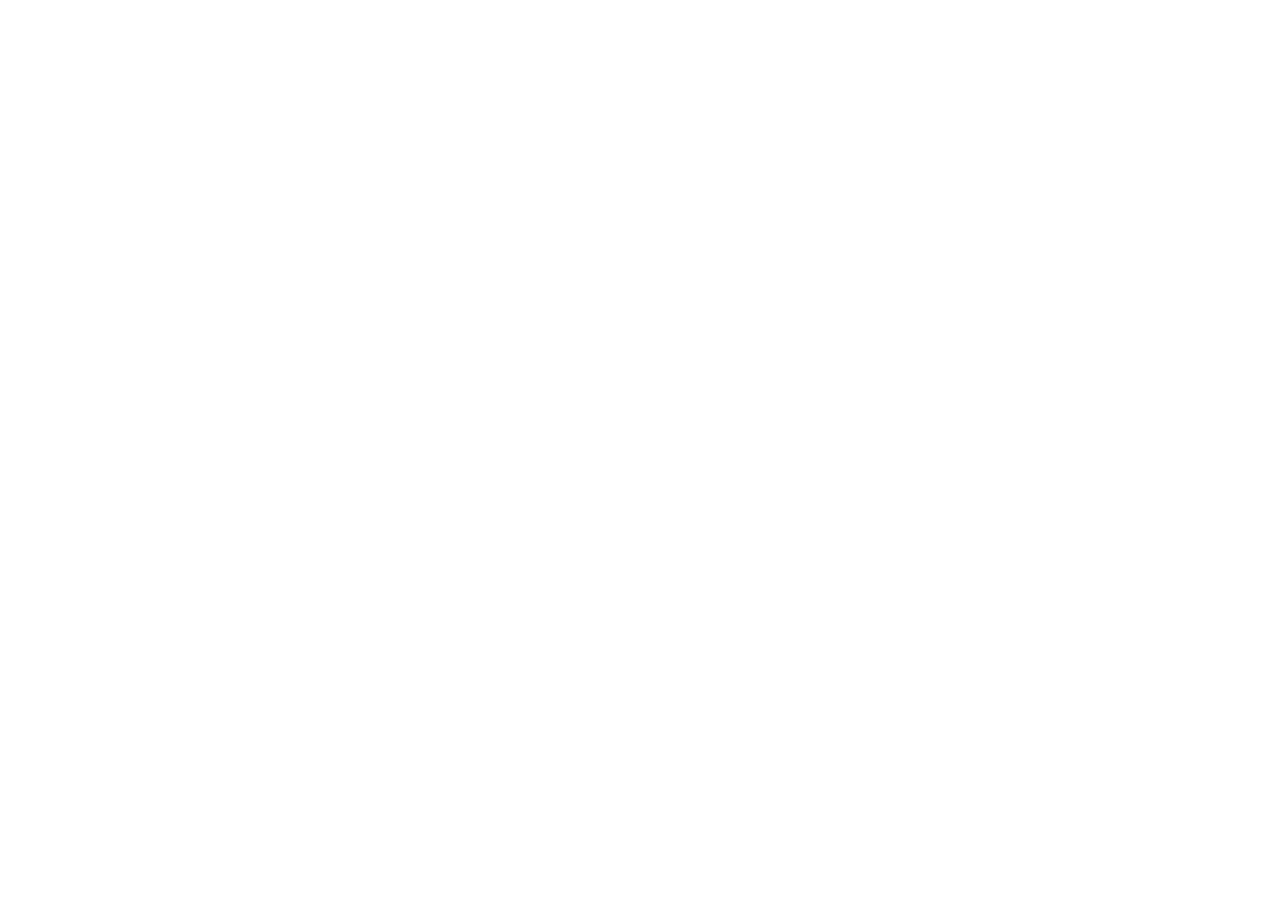
==== index.html @ 8c85b18c "chore: update portfolio assets and optimized images" ====
<!DOCTYPE html>
<html lang="ja">

<head>
  <meta charset="UTF-8">
  <link rel="icon" href="assets/avatar.jpg" type="image/jpeg">
  <title>Taigo Sakai | Ph.D. Student, Special Assistant &amp; Computer Vision Researcher</title>
  <link rel="preconnect" href="https://fonts.googleapis.com">
  <link rel="preconnect" href="https://fonts.gstatic.com" crossorigin>
  <link
    href="https://fonts.googleapis.com/css2?family=Cormorant+Garamond:wght@500;600;700&family=DM+Sans:wght@400;500;600;700&family=Noto+Sans+JP:wght@400;500;600;700&display=swap"
    rel="stylesheet" media="print" onload="this.media='all'">
  <meta name="viewport" content="width=device-width, initial-scale=1.0">
  <meta name="description"
    content="名城大学大学院 博士後期課程・Special Assistant 坂井泰吾のポートフォリオ。Continual Learning、Long-Tailed Learning、Multi-View Detection &amp; Tracking、Deep Learning for Medical Imagingの研究とiOS/Web開発実績を紹介しています。">
  <!-- Performance: Preconnect to external asset domains -->
  <link rel="preconnect" href="https://github-readme-stats-vercel-wea9.vercel.app">
  <link rel="preconnect" href="https://img.shields.io">
  <link rel="dns-prefetch" href="https://api.rss2json.com">
  <!-- Dynamic Theme Color for Mobile Browsers -->
  <meta name="theme-color" content="#F7F3EA">
  <meta property="og:title" content="Taigo Sakai | Ph.D. Student, Special Assistant &amp; Computer Vision Researcher">
  <meta property="og:description"
    content="名城大学大学院 博士後期課程・Special Assistant 坂井泰吾のポートフォリオ。Continual Learning、Long-Tailed Learning、Multi-View Detection &amp; Tracking、Deep Learning for Medical Imagingの研究とiOS/Web開発実績を紹介しています。">
  <meta property="og:type" content="website">
  <meta property="og:url" content="https://sakai1250.github.io/">
  <link rel="canonical" href="https://sakai1250.github.io/">
  <meta property="og:image" content="https://sakai1250.github.io/assets/avatar.jpg">
  <meta property="og:image:alt" content="Portrait of Taigo Sakai">
  <meta name="twitter:card" content="summary">
  <meta name="twitter:creator" content="@ikaitaig">
  <meta name="twitter:title" content="Taigo Sakai | Ph.D. Student, Special Assistant &amp; Computer Vision Researcher">
  <meta name="twitter:description" content="Ph.D. Student and Special Assistant at Meijo University researching Continual Learning, Long-Tailed Learning, Multi-View Detection &amp; Tracking, and Deep Learning for Medical Imaging.">
  <meta name="twitter:image" content="https://sakai1250.github.io/assets/avatar.jpg">
  <meta name="twitter:image:alt" content="Portrait of Taigo Sakai">
  <link rel="stylesheet" href="style.css?v=67c63f899e7b" />
  <!-- Structured Data (JSON-LD) for SEO & Professionalism -->
  <script type="application/ld+json">
  {
    "@context": "https://schema.org",
    "@type": "Person",
    "name": "Taigo Sakai",
    "jobTitle": "Ph.D. Student / Special Assistant / Computer Vision Researcher",
    "url": "https://sakai1250.github.io/",
    "image": "https://sakai1250.github.io/assets/avatar.jpg",
    "knowsAbout": ["Continual Learning", "Long-Tailed Learning", "Multi-View Detection & Tracking", "Deep Learning for Medical Imaging"],
    "sameAs": [
      "https://github.com/sakai1250",
      "https://qiita.com/sakai1250",
      "https://www.linkedin.com/in/sakai1250",
      "https://scholar.google.com/citations?user=eS-5wrQAAAAJ"
    ],
    "affiliation": {"@type": "CollegeOrUniversity", "name": "Meijo University"}
  }
  </script>
  <!-- Language Initialization: Resolve Saved or Browser Preference Before Paint -->
  <script>
    (function () {
      let savedLanguage = null;
      try { savedLanguage = localStorage.getItem('lang'); } catch {}
      const browserLanguage = (navigator.languages?.[0] || navigator.language || 'ja').toLowerCase();
      const language = savedLanguage || (browserLanguage.startsWith('en') ? 'en' : 'ja');
      document.documentElement.setAttribute('data-lang', language);
      document.documentElement.lang = language;
      window.addEventListener('DOMContentLoaded', () => {
        const languageButton = document.getElementById('lang-toggle');
        if (languageButton) {
          languageButton.setAttribute(
            'aria-label',
            language === 'ja' ? '英語に切り替え' : 'Switch to Japanese'
          );
        }
      });
    })();
  </script>
  <!-- Theme Initialization: Prevent Flash of Incorrect Theme -->
  <script>
    (function () {
      let savedTheme = null;
      try { savedTheme = localStorage.getItem('theme'); } catch {}
      const systemTheme = window.matchMedia('(prefers-color-scheme: light)').matches ? 'light' : 'dark';
      const theme = savedTheme || systemTheme;
      document.documentElement.setAttribute('data-theme', theme);
      window.addEventListener('DOMContentLoaded', () => {
        const themeButton = document.getElementById('theme-toggle');
        const themeIcon = document.getElementById('theme-icon');
        const language = document.documentElement.getAttribute('data-lang') === 'en' ? 'en' : 'ja';
        if (themeButton) {
          const label = theme === 'dark'
            ? (language === 'en' ? 'Switch to light theme' : 'ライトテーマに切り替え')
            : (language === 'en' ? 'Switch to dark theme' : 'ダークテーマに切り替え');
          themeButton.setAttribute('aria-label', label);
        }
        if (themeIcon) themeIcon.textContent = theme === 'dark' ? '☾' : '☀︎';
      });
    })();
  </script>
</head>

<body>
  <a class="skip-link" href="#main-content"><span lang="ja">本文へスキップ</span><span lang="en">Skip to main content</span></a>
  
  <div class="page">

    <header class="header-bar">
      <div class="header-inner">
        <div class="header-top">
          <div class="header-profile">
            <img class="header-avatar" src="assets/avatar.jpg" alt="" width="80" height="80" loading="eager" fetchpriority="high">
            <div class="header-identity">
              <h1 class="header-name">Taigo Sakai</h1>
              <div class="header-subtitle">
                <span lang="ja">名城大学 大学院 理工学研究科</span>
                <span lang="en">Meijo University Graduate School of Science and Technology</span>
              </div>
              <div class="typing-container"><span id="typing-text">Ph.D. Student · Special Assistant · Computer Vision Researcher</span></div>
            </div>
          </div>

          <!-- Stats (Middle) -->
          <div class="header-stats">
            <a class="stat-item" href="#research-research-achievements">
              <div class="stat-value" id="stat-papers">18</div>
              <div class="stat-label">
                <span lang="ja">研究業績</span>
                <span lang="en">Research outputs</span>
              </div>
            </a>
            <a class="stat-item" href="#research-awards">
              <div class="stat-value" id="stat-awards">23</div>
              <div class="stat-label">
                <span lang="ja">受賞</span>
                <span lang="en">Awards</span>
              </div>
            </a>
            <a class="stat-item" href="#engineer-my-apps-and-services">
              <div class="stat-value" id="stat-apps">10</div>
              <div class="stat-label">
                <span lang="ja">アプリ</span>
                <span lang="en">Apps</span>
              </div>
            </a>
          </div>

          <div class="header-actions">
            <button class="header-btn" id="lang-toggle" type="button" aria-label="英語に切り替え">
              <span lang="ja">EN</span>
              <span lang="en">JA</span>
            </button>
            <button class="header-btn" id="theme-toggle" type="button" aria-label="ライトテーマに切り替え">
              <span id="theme-icon" aria-hidden="true">☾</span>
            </button>
            <a href="#contact" class="header-btn scroll-link">
              <span lang="ja">連絡</span>
              <span lang="en">Contact</span>
            </a>
            <a href="assets/cv.pdf" target="_blank" class="header-btn primary" rel="noopener noreferrer">
              <svg class="octicon octicon-download" viewBox="0 0 16 16" width="14" height="14" aria-hidden="true" fill="currentColor" style="margin-right:2px;">
                <path d="M2.75 14A1.75 1.75 0 0 1 1 12.25v-2.5a.75.75 0 0 1 1.5 0v2.5c0 .138.112.25.25.25h10.5a.25.25 0 0 0 .25-.25v-2.5a.75.75 0 0 1 1.5 0v2.5A1.75 1.75 0 0 1 13.25 14Z"></path>
                <path d="M7.25 7.689V2a.75.75 0 0 1 1.5 0v5.689l1.97-1.969a.749.749 0 1 1 1.06 1.06l-3.25 3.25a.749.749 0 0 1-1.06 0L4.22 6.78a.749.749 0 1 1 1.06-1.06l1.97 1.969Z"></path>
              </svg>
              <span lang="ja">CV</span>
              <span lang="en">CV</span>
            </a>
            <a href="https://github.com/sakai1250" target="_blank" class="header-btn" rel="noopener noreferrer">
              <span lang="ja">GitHub</span>
              <span lang="en">GitHub</span>
            </a>
          </div>
        </div>
        <div class="header-tab-row">
          <nav class="tab-nav header-tab-nav" aria-label="研究と開発" data-ja-aria-label="研究と開発" data-en-aria-label="Research and engineering">
            <a class="tab-item active" id="research-tab" data-tab="research" href="#research-content" aria-current="true">
              <span lang="ja">研究</span>
              <span lang="en">Research</span>
            </a>
            <a class="tab-item" id="engineer-tab" data-tab="engineer" href="#engineer-content">
              <span lang="ja">開発</span>
              <span lang="en">Engineering</span>
            </a>
          </nav>
          <div class="filter-row year-filter" role="group" aria-label="研究業績を年度で絞り込む" data-ja-aria-label="研究業績を年度で絞り込む" data-en-aria-label="Filter research outputs by year">
            <span class="filter-label">
              <span lang="ja">年度</span>
              <span lang="en">Year</span>
            </span>
            <button class="chip active" data-year="all" type="button" aria-pressed="true">
              <span lang="ja">すべて</span>
              <span lang="en">All</span>
            </button>
            <button class="chip" data-year="2026" type="button" aria-pressed="false">2026</button>
            <button class="chip" data-year="2025" type="button" aria-pressed="false">2025</button>
            <button class="chip" data-year="2024" type="button" aria-pressed="false">2024</button>
            <button class="chip" data-year="2023" type="button" aria-pressed="false">2023</button>
            <button class="chip" data-year="2022" type="button" aria-pressed="false">2022</button>
            <button class="chip" data-year="2021" type="button" aria-pressed="false">2021</button>
            <button class="chip" data-year="2020" type="button" aria-pressed="false">2020</button>
            <span id="search-count" class="filter-label" role="status" aria-live="polite" aria-atomic="true"><span lang="ja"></span><span lang="en"></span></span>
          </div>
        </div>
      </div>
    </header>

    <div id="content">
      <div class="container-lg">

        <aside class="profile-sidebar">
          <div class="profile-card">
            <div class="profile-name">Taigo Sakai</div>
            <div class="profile-username">坂井 泰吾</div>
            <div class="profile-bio">
              <div lang="ja">
                名城大学 大学院<br>
                理工学研究科 電気・情報・材料・物質工学専攻<br>
                博士後期課程 · Special Assistant
              </div>
              <div lang="en">
                Meijo University Graduate School<br>
                Department of Electrical, Information, and Materials Science Engineering<br>
                Ph.D. Student · Special Assistant
              </div>
            </div>
            <div class="profile-links">
              <div class="profile-link-row">
                <a href="mailto:263441505@ccmailg.meijo-u.ac.jp"><span class="icon"><svg class="octicon octicon-mail"
                      viewBox="0 0 16 16" version="1.1" width="16" height="16" aria-hidden="true" fill="currentColor">
                      <path
                        d="M1.75 2h12.5c.966 0 1.75.784 1.75 1.75v8.5A1.75 1.75 0 0 1 14.25 14H1.75A1.75 1.75 0 0 1 0 12.25v-8.5C0 2.784.784 2 1.75 2ZM1.5 12.251c0 .138.112.25.25.25h12.5a.25.25 0 0 0 .25-.25V5.809L8.38 9.397a.75.75 0 0 1-.76 0L1.5 5.809v6.442Zm13-8.181v-.32a.25.25 0 0 0-.25-.25H1.75a.25.25 0 0 0-.25.25v.32L8 7.88Z">
                      </path>
                    </svg></span> Email</a>
                <button class="copy-btn" data-copy="263441505@ccmailg.meijo-u.ac.jp" 
                  data-ja-label="コピー" data-en-label="Copy"
                  data-ja-success="コピー済み" data-en-success="Copied!"
                  data-ja-error="コピー失敗" data-en-error="Copy failed" type="button">
                  <span lang="ja">コピー</span>
                  <span lang="en">Copy</span>
                </button>
              </div>
              <a href="https://x.com/ikaitaig" target="_blank" rel="noopener noreferrer"><span class="icon"><svg
                    xmlns="http://www.w3.org/2000/svg" viewBox="0 0 16 16" width="16" height="16" aria-hidden="true" class="octicon" fill="currentColor">
                    <path
                      d="M9.332 6.925 14.544 1h-1.235L8.783 6.145 5.17 1H1l5.466 7.78L1 14.993h1.235l4.78-5.433 3.816 5.433H15L9.332 6.925ZM7.64 8.848l-.554-.775L2.68 1.91h1.897l3.556 4.975.554.775 4.622 6.466h-1.897L7.64 8.848Z">
                    </path>
                  </svg></span> @ikaitaig</a>
              <a href="https://www.linkedin.com/in/sakai1250" target="_blank" rel="noopener noreferrer"><span class="icon"><svg
                    xmlns="http://www.w3.org/2000/svg" width="16" height="16" viewBox="0 0 16 16" fill="currentColor" aria-hidden="true" class="octicon">
                    <path
                      d="M14.5455 0H1.45455C0.650909 0 0 0.650909 0 1.45455V14.5455C0 15.3491 0.650909 16 1.45455 16H14.5455C15.3491 16 16 15.3491 16 14.5455V1.45455C16 0.650909 15.3491 0 14.5455 0ZM5.05746 13.0909H2.912V6.18764H5.05746V13.0909ZM3.96291 5.20073C3.27127 5.20073 2.712 4.64 2.712 3.94982C2.712 3.25964 3.272 2.69964 3.96291 2.69964C4.65236 2.69964 5.21309 3.26036 5.21309 3.94982C5.21309 4.64 4.65236 5.20073 3.96291 5.20073ZM13.0938 13.0909H10.9498V9.73382C10.9498 8.93309 10.9353 7.90327 9.83491 7.90327C8.71855 7.90327 8.54691 8.77527 8.54691 9.67564V13.0909H6.40291V6.18764H8.46109V7.13091H8.49018C8.77673 6.58836 9.47636 6.016 10.52 6.016C12.6924 6.016 13.0938 7.44582 13.0938 9.30473V13.0909V13.0909Z">
                    </path>
                  </svg></span> LinkedIn</a>
              <a href="https://qiita.com/sakai1250" target="_blank" rel="noopener noreferrer"><span class="icon"><svg
                    xmlns="http://www.w3.org/2000/svg" viewBox="0 0 16 16" width="16" height="16" fill="currentColor" aria-hidden="true">
                    <path
                      d="M8 1.5a6.5 6.5 0 1 0 3.837 11.801l2.308 2.308a.75.75 0 0 0 1.06-1.06l-2.308-2.308A6.5 6.5 0 0 0 8 1.5ZM3 8a5 5 0 1 1 10 0A5 5 0 0 1 3 8Z" />
                  </svg></span> Qiita</a>
              <a href="https://github.com/sakai1250" target="_blank" rel="noopener noreferrer"><span class="icon"><svg height="16"
                    aria-hidden="true" viewBox="0 0 16 16" version="1.1" width="16" data-view-component="true"
                    class="octicon octicon-mark-github" fill="currentColor">
                    <path
                      d="M8 0c4.42 0 8 3.58 8 8a8.013 8.013 0 0 1-5.45 7.59c-.4.08-.55-.17-.55-.38 0-.27.01-1.13.01-2.2 0-.75-.25-1.23-.54-1.48 1.78-.2 3.65-.88 3.65-3.95 0-.88-.31-1.59-.82-2.15.08-.2.36-1.02-.08-2.12 0 0-.67-.22-2.2.82-.64-.18-1.32-.27-2-.27-.68 0-1.36.09-2 .27-1.53-1.03-2.2-.82-2.2-.82-.44 1.1-.16 1.92-.08 2.12-.51.56-.82 1.28-.82 2.15 0 3.06 1.86 3.75 3.64 3.95-.23.2-.44.55-.51 1.07-.46.46-1.61.55-2.33-.66-.15-.24-.6-.83-1.23-.82-.67.01-.27.38.01.53.34.19.73.9.82 1.13.16.45.68 1.31 2.69.94 0 .67.01 1.3.01 1.49 0 .21-.15.45-.55.38A7.995 7.995 0 0 1 0 8c0-4.42 3.58-8 8-8Z">
                    </path>
                  </svg></span> GitHub</a>
              <a href="https://scholar.google.com/citations?user=eS-5wrQAAAAJ" target="_blank" rel="noopener noreferrer"><span
                  class="icon text-icon">G</span> Google Scholar</a>
            </div>
          </div>
        </aside>

        <main class="main-content" id="main-content" tabindex="-1">


          <nav id="section-tab-nav" class="section-tab-nav" aria-label="ポートフォリオ内の項目" data-ja-aria-label="ポートフォリオ内の項目" data-en-aria-label="Portfolio sections"></nav>

          <div id="research-content" class="tab-content active">

            <section class="section-card" id="research-research-achievements">
              <h2 class="section-title">
                <span lang="ja">研究業績</span>
                <span lang="en">Research Achievements</span>
              </h2>

              <h3 class="subsection-title">
                <span lang="ja">国際会議・ワークショップ（査読あり）</span>
                <span lang="en">International Conferences &amp; Workshops (Peer-reviewed)</span>
              </h3>
              <ul class="repo-list">
                <li data-year="2026">
                  <span class="badge-year">2026</span> <b>T. Sakai</b>, K. Hotta, “
                  NeuroGuard: Neural Gradient Update Aware of Representation Damage,”
                  <div class="muted">ECCV 2026 Workshop on Human-inspired Computer Vision, Oral, Outstanding Paper Award, Malmö, Sweden.</div>
                  <a href="https://arxiv.org/abs/2608.08068" target="_blank" style="display:inline-block; margin-top:4px; font-size:12px; font-weight:bold; color:var(--accent);" rel="noopener noreferrer" aria-label="Paper: NeuroGuard: Neural Gradient Update Aware of Representation Damage">[Paper]</a>
                </li>
                <li data-year="2026">
                  <span class="badge-year">2026</span> K. Toida, <b>T. Sakai</b>, T. Nakamura, H. Shimizu, K. Hotta, “
                  ATLASFusion: Aggregation Tracking with Location-Aware Sparse Fusion for Robust Spatio-Temporal Multi-View Pedestrian Tracking,”
                  <div class="muted">ECCV 2026 The 5th Workshop on Computer Vision for Multimedia Spatial Intelligence through Time, Poster, Malmö, Sweden.</div>
                  <a href="https://arxiv.org/abs/2509.08421" target="_blank" style="display:inline-block; margin-top:4px; font-size:12px; font-weight:bold; color:var(--accent);" rel="noopener noreferrer" aria-label="Paper: ATLASFusion: Aggregation Tracking with Location-Aware Sparse Fusion for Robust Spatio-Temporal Multi-View Pedestrian Tracking">[Paper]</a>
                </li>
                <li data-year="2026">
                  <span class="badge-year">2026</span> <b>T. Sakai</b>, K. Hotta, “
                  Dynamic Distillation and Gradient Consistency for Robust Long-Tailed Incremental Learning,”
                  <div class="muted">ICIP 2026, Poster, Tampere, Finland.</div>
                  <a href="https://arxiv.org/abs/2605.03364" target="_blank" style="display:inline-block; margin-top:4px; font-size:12px; font-weight:bold; color:var(--accent);" rel="noopener noreferrer" aria-label="Paper: Dynamic Distillation and Gradient Consistency for Robust Long-Tailed Incremental Learning">[Paper]</a>
                </li>
                <li data-year="2026">
                  <span class="badge-year">2026</span> <b>T. Sakai</b>, K. Hotta, “
                  Improving Noise Robustness in Medical Image Classification via Dynamic Integration of CNN and KAN,”
                  <div class="muted">CARS 2026, Poster, Aichi, Japan.</div>
                  <a href="https://cars-int.org/scientific-program/" target="_blank" style="display:inline-block; margin-top:4px; font-size:12px; font-weight:bold; color:var(--accent);" rel="noopener noreferrer" aria-label="Program: Improving Noise Robustness in Medical Image Classification via Dynamic Integration of CNN and KAN">[Program]</a>
                </li>
                <li data-year="2026">
                  <span class="badge-year">2026</span> <b>T. Sakai</b>, T. Nakamura, H. Shimizu, K. Hotta, “Visibility-Gated
                  ConvGRU for Robust Multi-View Pedestrian Detection and Tracking in BEV Space,”
                  <div class="muted">VISAPP 2026, Oral, Marbella, Spain.</div>
                  <a href="https://www.scitepress.org/PublishedPapers/2026/144227/" target="_blank" style="display:inline-block; margin-top:4px; font-size:12px; font-weight:bold; color:var(--accent);" rel="noopener noreferrer" aria-label="Paper: Visibility-Gated ConvGRU for Robust Multi-View Pedestrian Detection and Tracking in BEV Space">[Paper]</a>
                </li>
                <li data-year="2025">
                  <span class="badge-year">2025</span> <b>T. Sakai</b>, K. Hotta, “Long-Tailed Data Classification by
                  Increasing and Decreasing Neurons During Training,”
                  <div class="muted">ICCV 2025 Workshop on Human-inspired Computer Vision, Poster, Hawaii, USA.</div>
                  <a href="https://openaccess.thecvf.com/content/ICCV2025W/HCV/html/Sakai_Long-Tailed_Data_Classification_by_Increasing_and_Decreasing_Neurons_During_Training_ICCVW_2025_paper.html" target="_blank" style="display:inline-block; margin-top:4px; font-size:12px; font-weight:bold; color:var(--accent);" rel="noopener noreferrer" aria-label="Paper: Long-Tailed Data Classification by Increasing and Decreasing Neurons During Training">[Paper]</a>
                </li>
                <li data-year="2024">
                  <span class="badge-year">2024</span> <b>T. Sakai</b>, K. Hotta, “Growing Deep Neural Network Considering with
                  Similarity between Neurons,”
                  <div class="muted">ECCV 2024 Workshop on Human-inspired Computer Vision, Poster, Milano, Italy.</div>
                  <a href="https://link.springer.com/chapter/10.1007/978-3-031-91578-9_13" target="_blank" style="display:inline-block; margin-top:4px; font-size:12px; font-weight:bold; color:var(--accent);" rel="noopener noreferrer" aria-label="Paper: Growing Deep Neural Network Considering with Similarity between Neurons">[Paper]</a>
                </li>
              </ul>

              <h3 class="subsection-title">
                <span lang="ja">国内学会・シンポジウム</span>
                <span lang="en">Domestic Conferences &amp; Symposia</span>
              </h3>
              <ul class="repo-list">
                <li data-year="2026">
                  <span class="badge-year">2026</span> <b>坂井 泰吾</b>, 堀田 一弘,
                  「有理関数基底を用いたKANによるMedViTV2の医用画像分類」
                  <div class="muted">第25回情報科学技術フォーラム（FIT2026）, 福岡, 口頭発表。</div>
                </li>
                <li data-year="2026">
                  <span class="badge-year">2026</span> <b>坂井 泰吾</b>, 堀田 一弘,
                  「Gabor-KAN: 医用画像分類のための複素Gabor Waveletを用いたKolmogorov-Arnold Networks」
                  <div class="muted">画像の認識・理解シンポジウム (MIRU2026), 長崎, ポスター（査読あり）。</div>
                </li>
                <li data-year="2026">
                  <span class="badge-year">2026</span> <b>坂井 泰吾</b>, 中村 剛, 志水 洋, 堀田 一弘,
                  「BEV空間におけるロバストなマルチビュー歩行者検出と追跡のためのVisibility-Gated ConvGRU」
                  <div class="muted">動的画像処理実利用化ワークショップ (DIA2026), 高知, 口頭発表（査読あり）。</div>
                </li>
                <li data-year="2025">
                  <span class="badge-year">2025</span> <b>坂井 泰吾</b>, 堀田 一弘, 「医用画像分類におけるCNNとKANの動的な統合によるノイズ頑健性の向上」
                  <div class="muted">2025年度 日本生体医工学会東海支部大会, 愛知, 口頭発表。</div>
                </li>
                <li data-year="2025">
                  <span class="badge-year">2025</span> <b>坂井 泰吾</b>, 堀田 一弘, 「不均衡なデータセットの継続学習における勾配一貫性正規化と動的な知識蒸留」
                  <div class="muted">画像の認識・理解シンポジウム (MIRU2025), 京都, 口頭発表（査読あり）。</div>
                </li>
                <li data-year="2025">
                  <span class="badge-year">2025</span> 神谷 聡，<b>坂井 泰吾</b>，小嶋 華，朽津 和幸，友井 拓実，堀田 一弘, 「少ない教師付きデータからのゼニゴケ仮根の先端追跡法」
                  <div class="muted">動的画像処理実利用化ワークショップ (DIA2025), 福井, ポスター（査読あり）。</div>
                </li>
                <li data-year="2025">
                  <span class="badge-year">2025</span> <b>坂井 泰吾</b>，米倉 崇晃，堀田 一弘, 「SAM2とマスク細線化によるシロイヌナズナの教師無し先端追跡手法」
                  <div class="muted">情報処理学会 第87回全国大会, 大阪, 2025年3月15日, 口頭発表。</div>
                </li>
                <li data-year="2025">
                  <span class="badge-year">2025</span> 土井田 啓輔, <b>坂井 泰吾</b>, 他, 「複数視野を使った複数物体追跡の精度向上」
                  <div class="muted">第30回画像センシングシンポジウム (SSII2025), 東京, ポスター（査読あり）。</div>
                </li>
                <li data-year="2024">
                  <span class="badge-year">2024</span> <b>坂井 泰吾</b>, 堀田 一弘, 「学習中のニューロン増減によるクラス不均衡データの識別」
                  <div class="muted">ビジョン技術の実利用ワークショップ (ViEW2024), 神奈川, ポスター（査読あり）。</div>
                </li>
                <li data-year="2024">
                  <span class="badge-year">2024</span> <b>坂井 泰吾</b>, 堀田 一弘, 「ニューロン間の類似度を考慮した深層ニューラルネットワークによる画像分類」
                  <div class="muted">令和6年度 電気・電子・情報関係学会 東海支部連合大会, 2024年8月30日, 口頭発表。</div>
                </li>
                <li data-year="2024">
                  <span class="badge-year">2024</span> <b>坂井 泰吾</b>, 堀田 一弘, 「ニューロン間の類似度分布を考慮したニューロン増加型深層ニューラルネットワーク」
                  <div class="muted">情報処理学会 第238回CVIM研究会 卒論セッション, 2024年5月8日, 口頭発表。</div>
                </li>
              </ul>
            </section>

<section class="section-card" id="research-education">
              <h2 class="section-title">
                <span lang="ja">所属・学歴</span>
                <span lang="en">Education</span>
              </h2>
              <ul class="repo-list">
                <li data-year="2026">
                  <b lang="ja">名城大学 大学院 理工学研究科 電気・情報・材料・物質工学専攻 博士後期課程</b>
                  <b lang="en">Meijo University Graduate School, Ph.D. Course, Department of Electrical, Information, and Materials Science Engineering</b>
                  <div class="muted">
                    <span lang="ja">2026年4月 – 現在 | 指導教員: 堀田 一弘 教授</span>
                    <span lang="en">Apr. 2026 – Present | Advisor: Prof. Kazuhiro Hotta</span>
                  </div>
                </li>
                <li data-year="2026">
                  <b lang="ja">名城大学 特任助手</b>
                  <b lang="en">Special Assistant, Meijo University</b>
                  <div class="muted">
                    <span lang="ja">2026年4月 – 現在</span>
                    <span lang="en">Apr. 2026 – Present</span>
                  </div>
                </li>
                <li data-year="2024">
                  <b lang="ja">名城大学 大学院 理工学研究科 電気電子工学専攻 修士課程</b>
                  <b lang="en">Meijo University Graduate School, Master's Course, Electrical and Electronic Engineering</b>
                  <div class="muted">
                    <span lang="ja">2024年4月 – 2026年3月</span>
                    <span lang="en">Apr. 2024 – Mar. 2026</span>
                  </div>
                </li>
                <li data-year="2020">
                  <b lang="ja">名城大学 理工学部 電気電子工学科</b>
                  <b lang="en">Meijo University, Dept. of Electrical and Electronic Engineering</b>
                  <div class="muted">
                    <span lang="ja">2020年4月 – 2024年3月</span>
                    <span lang="en">Apr. 2020 – Mar. 2024</span>
                  </div>
                </li>
              </ul>
            </section>



            <section class="section-card" id="research-awards">
              <h2 class="section-title">
                <span lang="ja">受賞・表彰</span>
                <span lang="en">Awards</span>
              </h2>
              <ul class="repo-list">
                <li data-year="2026"><span class="badge-year">2026</span>
                  <span lang="ja">HCV2026 Outstanding Paper Award</span>
                  <span lang="en">HCV2026 Outstanding Paper Award</span>
                  <a href="https://arxiv.org/abs/2608.08068" target="_blank" style="display:inline-block; margin-top:4px; font-size:12px; font-weight:bold; color:var(--accent);" rel="noopener noreferrer" aria-label="Paper: NeuroGuard: Neural Gradient Update Aware of Representation Damage"><span lang="ja">[論文]</span><span lang="en">[Paper]</span></a>
                </li>
                <li data-year="2026"><span class="badge-year">2026</span>
                  <span lang="ja">日本学生支援機構　業績優秀者免除（半額）</span>
                  <span lang="en">Japan Student Services Organization (JASSO) Scholarship Repayment Exemption for Outstanding Achievement (Half Exemption)</span>
                </li>
                <li data-year="2026"><span class="badge-year">2026</span>
                  <span lang="ja">電気通信普及財団 海外渡航旅費援助 採択</span>
                  <span lang="en">The Telecommunications Advancement Foundation Overseas Travel Expense Support</span>
                  <a href="https://www.taf.or.jp/" target="_blank" style="display:inline-block; margin-top:4px; font-size:12px; font-weight:bold; color:var(--accent);" rel="noopener noreferrer"><span lang="ja">[詳細]</span><span lang="en">[Details]</span></a>
                </li>
                <li data-year="2026"><span class="badge-year">2026</span>
                  <span lang="ja">大学院生研究助成（B） 採択</span>
                  <span lang="en">Research Grant for Graduate Students (B)</span>
                  <a href="https://www.meijo-u.ac.jp/academics/education/gp/graduate_support.html" target="_blank" style="display:inline-block; margin-top:4px; font-size:12px; font-weight:bold; color:var(--accent);" rel="noopener noreferrer"><span lang="ja">[詳細]</span><span lang="en">[Details]</span></a>
                </li>
                <li data-year="2026"><span class="badge-year">2026</span>
                  <span lang="ja">電子情報通信学会東海支部 学生研究奨励賞</span>
                  <span lang="en">IEICE Tokai Branch Student Research Encouragement Award</span>
                  <a href="https://www.ieice.org/tokai/student/student-shorei/" target="_blank" style="display:inline-block; margin-top:4px; font-size:12px; font-weight:bold; color:var(--accent);" rel="noopener noreferrer"><span lang="ja">[詳細]</span><span lang="en">[Details]</span></a>
                </li>
                <li data-year="2026"><span class="badge-year">2026</span>
                  <span lang="ja">SCAT研究助成 研究奨励金 採択(辞退)</span>
                  <span lang="en">SCAT Research Grant, Encouragement Prize (Declined)</span>
                </li>
                <li data-year="2026"><span class="badge-year">2026</span> 
                  <span lang="ja">リンナイ奨学財団 給付型奨学生 採択</span>
                  <span lang="en">Rinnai Scholarship Foundation, Selected as a Scholarship Student</span>
                </li>
                <li data-year="2026"><span class="badge-year">2026</span>
                  <span lang="ja">動的画像処理実利用化ワークショップ DIA2026 研究奨励賞(3/96件中)</span>
                  <span lang="en">Workshop on Dynamic Image Processing and Application (DIA2026), Encouragement Award</span>
                  <a href="https://www.tc-iaip.org/dia/2026/index.html" target="_blank" style="display:inline-block; margin-top:4px; font-size:12px; font-weight:bold; color:var(--accent);" rel="noopener noreferrer"><span lang="ja">[詳細]</span><span lang="en">[Details]</span></a>
                </li>
                <li data-year="2025"><span class="badge-year">2025</span>
                  <span lang="ja">名城大学　学長表彰</span>
                  <span lang="en">Meijo University, President's Award</span>
                  <a href="https://www.meijo-u.ac.jp/news/detail_32515.html" target="_blank" style="display:inline-block; margin-top:4px; font-size:12px; font-weight:bold; color:var(--accent);" rel="noopener noreferrer"><span lang="ja">[詳細]</span><span lang="en">[Details]</span></a>
                </li>
                <li data-year="2025">
                  <span class="badge-year">2025</span>
                  <span lang="ja">LINEヤフー主催HackU 名城大学　HappyHacking賞</span>
                  <span lang="en">LINE Yahoo HackU Meijo University, HappyHacking Award</span>
                  <a href="https://www.meijo-u.ac.jp/news/detail_32213.html" target="_blank" style="display:inline-block; margin-top:4px; font-size:12px; font-weight:bold; color:var(--accent);" rel="noopener noreferrer"><span lang="ja">[詳細]</span><span lang="en">[Details]</span></a>
                </li>
                <li data-year="2025"><span class="badge-year">2025</span>
                  <span lang="ja">名城大学　学業優秀奨学生</span>
                  <span lang="en">Meijo University, Academic Excellence Scholarship</span>
                </li>
                <li data-year="2025"><span class="badge-year">2025</span>
                  <span lang="ja">画像の認識・理解シンポジウム MIRU2025 学生奨励賞(55/726件中)</span>
                  <span lang="en">Meeting on Image Recognition and Understanding (MIRU2025), Student Encouragement Award</span>
                  <a href="https://cvim.ipsj.or.jp/MIRU2025/award.html#MIRU_Student_Encouragement_Awards" target="_blank" style="display:inline-block; margin-top:4px; font-size:12px; font-weight:bold; color:var(--accent);" rel="noopener noreferrer"><span lang="ja">[詳細]</span><span lang="en">[Details]</span></a>
                </li>
                <li data-year="2025"><span class="badge-year">2025</span>
                  <span lang="ja">ViEW2025 外観検査アルゴリズムコンテスト2025 最優秀賞(1/131件中)</span>
                  <span lang="en">ViEW2025 Visual Inspection Algorithm Contest, First Prize</span>
                  <a href="https://alcon.itlab.org/history/" target="_blank" style="display:inline-block; margin-top:4px; font-size:12px; font-weight:bold; color:var(--accent);" rel="noopener noreferrer"><span lang="ja">[詳細]</span><span lang="en">[Details]</span></a>
                </li>
                <li data-year="2024"><span class="badge-year">2024</span>
                  <span lang="ja">名城大学　学長表彰</span>
                  <span lang="en">Meijo University, President's Award</span>
                  <a href="https://www.meijo-u.ac.jp/news/detail_31131.html" target="_blank" style="display:inline-block; margin-top:4px; font-size:12px; font-weight:bold; color:var(--accent);" rel="noopener noreferrer"><span lang="ja">[詳細]</span><span lang="en">[Details]</span></a>
                </li>
                <li data-year="2024"><span class="badge-year">2024</span>
                  <span lang="ja">Axell　超解像コンペ　9位入賞</span>
                  <span lang="en">Axell Super-Resolution Competition, 9th Place</span>
                  <a href="https://user.competition.signate.jp/ja/competition/detail/?competition=477f26ab62174c3ab7b9e3dfde73be42&task=08cf1b36206b427d9fe4336ef62faaad&tab=leaderboard&leaderboard=private" target="_blank" style="display:inline-block; margin-top:4px; font-size:12px; font-weight:bold; color:var(--accent);" rel="noopener noreferrer"><span lang="ja">[詳細]</span><span lang="en">[Details]</span></a>
                </li>
                <li data-year="2024"><span class="badge-year">2024</span>
                  <span lang="ja">情報処理学会 CVIM 研究会 卒業論文セッション優秀賞</span>
                  <span lang="en">IPSJ CVIM Study Group, Best Bachelor's Thesis Session Award</span>
                  <a href="https://www.ipsj.or.jp/award/cvim-award1.html" target="_blank" style="display:inline-block; margin-top:4px; font-size:12px; font-weight:bold; color:var(--accent);" rel="noopener noreferrer"><span lang="ja">[詳細]</span><span lang="en">[Details]</span></a>
                </li>           
                <li data-year="2024"><span class="badge-year">2024</span>
                  <span lang="ja">RoboMaster in North America 2024, Second Prize</span>
                  <span lang="en">RoboMaster in North America 2024, Second Prize</span>
                  <a href="https://www.robomaster.com/en-US/resource/pages/announcement/1779" target="_blank" style="display:inline-block; margin-top:4px; font-size:12px; font-weight:bold; color:var(--accent);" rel="noopener noreferrer"><span lang="ja">[詳細]</span><span lang="en">[Details]</span></a>
                </li>
                <li data-year="2023"><span class="badge-year">2023</span>
                  <span lang="ja">名城大学　学長表彰</span>
                  <span lang="en">Meijo University, President's Award</span>
                  <a href="https://www.meijo-u.ac.jp/news/detail_29751.html" target="_blank" style="display:inline-block; margin-top:4px; font-size:12px; font-weight:bold; color:var(--accent);" rel="noopener noreferrer"><span lang="ja">[詳細]</span><span lang="en">[Details]</span></a>
                </li>
                <li data-year="2023"><span class="badge-year">2023</span>
                  <span lang="ja">パワーアカデミ主催電気教材企画コンテスト　最優秀賞</span>
                  <span lang="en">Power Academy Electrical Education Content Contest, First Prize</span>
                  <a href="https://www.power-academy.jp/info/2024/003795.html" target="_blank" style="display:inline-block; margin-top:4px; font-size:12px; font-weight:bold; color:var(--accent);" rel="noopener noreferrer"><span lang="ja">[詳細]</span><span lang="en">[Details]</span></a>
                </li>
                <li data-year="2023"><span class="badge-year">2023</span>
                  <span lang="ja">LINEヤフー主催HackU 名城大学　最優秀賞</span>
                  <span lang="en">LINE Yahoo HackU Meijo University, Grand Prize</span>
                  <a href="https://www.meijo-u.ac.jp/news/detail_29547.html" target="_blank" style="display:inline-block; margin-top:4px; font-size:12px; font-weight:bold; color:var(--accent);" rel="noopener noreferrer"><span lang="ja">[詳細]</span><span lang="en">[Details]</span></a>
                </li>
                <li data-year="2023"><span class="badge-year">2023</span>
                  <span lang="ja">LINEヤフー主催HackU 名城大学　HappyHacking賞</span>
                  <span lang="en">LINE Yahoo HackU Meijo University, HappyHacking Award</span>
                  <a href="https://www.meijo-u.ac.jp/news/detail_29547.html" target="_blank" style="display:inline-block; margin-top:4px; font-size:12px; font-weight:bold; color:var(--accent);" rel="noopener noreferrer"><span lang="ja">[詳細]</span><span lang="en">[Details]</span></a>
                </li>
                <li data-year="2021"><span class="badge-year">2021</span>
                  <span lang="ja">名城大学　学長表彰</span>
                  <span lang="en">Meijo University, President's Award</span>
                  <a href="https://www.meijo-u.ac.jp/news/detail_27045.html" target="_blank" style="display:inline-block; margin-top:4px; font-size:12px; font-weight:bold; color:var(--accent);" rel="noopener noreferrer"><span lang="ja">[詳細]</span><span lang="en">[Details]</span></a>
                </li>
                <li data-year="2021"><span class="badge-year">2021</span>
                  <span lang="ja">パワーアカデミ主催電気教材企画コンテスト　優秀賞</span>
                  <span lang="en">Power Academy Electrical Education Content Contest, Excellence Award</span>
                  <a href="https://www.power-academy.jp/event/contest/search/" target="_blank" style="display:inline-block; margin-top:4px; font-size:12px; font-weight:bold; color:var(--accent);" rel="noopener noreferrer"><span lang="ja">[詳細]</span><span lang="en">[Details]</span></a>
                </li>
              </ul>
            </section>

            <section class="section-card">
              <h2 class="section-title">
                <span lang="ja">資格</span>
                <span lang="en">Certifications</span>
              </h2>
              <ul class="repo-list">
                <li data-year="2024">
                  <span class="badge-year">2024</span> <b>JDLA Deep Learning Engineer</b>
                  <div class="muted">
                    <span lang="ja">日本ディープラーニング協会 (JDLA) | 発行日: 2024年8月</span>
                    <span lang="en">Japan Deep Learning Association (JDLA) | Issued: Aug. 2024</span>
                  </div>
                </li>
                <li data-year="2023">
                  <span class="badge-year">2023</span> 
                  <b lang="ja">電気主任技術者三種</b>
                  <b lang="en">Third-Class Electric Chief Engineer</b>
                  <div class="muted">
                    <span lang="ja">電気技術者支援センター | 発行日: 2023年3月</span>
                    <span lang="en">Electric Engineer Support Center | Issued: Mar. 2023</span>
                  </div>
                </li>
              </ul>
            </section>

            <section class="section-card" id="research-academic-service">
              <h2 class="section-title">
                <span lang="ja">学術活動</span>
                <span lang="en">Academic Service</span>
              </h2>
              <ul class="repo-list">
                <li data-year="2026">
                  <span class="badge-year">2026</span> <b>Technical Program Committee</b>
                  <div class="muted">
                    <span lang="ja">ECCV 2026 3rd Human-inspired Computer Vision Workshop | 2026年7月 - 8月</span>
                    <span lang="en">ECCV 2026 3rd Human-inspired Computer Vision Workshop | Jul. 2026 - Aug. 2026</span>
                  </div>
                </li>
                <li data-year="2026">
                  <span class="badge-year">2026</span> <b>新タスク提案系研究 調査ポスター作成・発表</b>
                  <div class="muted">
                    <span lang="ja">MIRU2026 若手プログラム | 2026年5月 - 8月</span>
                    <span lang="en">MIRU2026 Wakate Program | May. 2026 - Aug. 2026</span>
                  </div>
                </li>
                <li data-year="2025">
                  <span class="badge-year">2025</span> <b>Technical Program Committee</b>
                  <div class="muted">
                    <span lang="ja">ICCV 2025 2nd Human-inspired Computer Vision Workshop | 2025年7月 - 8月</span>
                    <span lang="en">ICCV 2025 2nd Human-inspired Computer Vision Workshop | Jul. 2025 - Aug. 2025</span>
                  </div>
                </li>
                <li data-year="2024">
                  <span class="badge-year">2024</span> 
                  <b lang="ja">論文紹介</b>
                  <b lang="en">Paper Presentation</b>
                  <div class="muted">
                    <span lang="ja">第61回 名古屋CV・PRML勉強会 | 2024年12月</span>
                    <span lang="en">61st Nagoya CV/PRML Study Group | Dec. 2024</span>
                  </div>
                </li>
                <li data-year="2024">
                  <span class="badge-year">2024</span> 
                  <b lang="ja">論文紹介</b>
                  <b lang="en">Paper Presentation</b>
                  <div class="muted">
                    <span lang="ja">第60回 名古屋CV・PRML勉強会 | 2024年7月 - 2025年7月</span>
                    <span lang="en">60th Nagoya CV/PRML Study Group | Jul. 2024 - Jul. 2025</span>
                  </div>
                </li>
                <li data-year="2024">
                  <span class="badge-year">2024</span> <b>Technical Program Committee</b>
                  <div class="muted">
                    <span lang="ja">ECCV 2024 Human-inspired Computer Vision Workshop | 2024年7月 - 8月</span>
                    <span lang="en">ECCV 2024 Human-inspired Computer Vision Workshop | Jul. 2024 - Aug. 2024</span>
                  </div>
                </li>
              </ul>
            </section>

            <section class="section-card" id="research-internship">
              <h2 class="section-title">
                <span lang="ja">インターン</span>
                <span lang="en">Internship</span>
              </h2>
              <ul class="repo-list">
                <li data-year="2024">
                  <span class="badge-year">2024</span> 
                  <b lang="ja">研究開発インターン - セコム（株）</b>
                  <b lang="en">R&D Intern - SECOM Co., Ltd.</b>
                  <div class="muted">
                    <span lang="ja">2024年8月 - 9月</span>
                    <span lang="en">Aug. 2024 - Sep. 2024</span>
                  </div>
                </li>
                <li data-year="2022">
                  <span class="badge-year">2022</span> 
                  <b lang="ja">開発インターン - 扶桑工機</b>
                  <b lang="en">Development Intern - Fuso Koki</b>
                  <div class="muted">
                    <span lang="ja">2022年8月</span>
                    <span lang="en">Aug. 2022</span>
                  </div>
                </li>
                <li data-year="2022">
                  <span class="badge-year">2022</span> 
                  <b lang="ja">開発インターン - HiKOKI</b>
                  <b lang="en">Development Intern - HiKOKI</b>
                  <div class="muted">
                    <span lang="ja">2022年9月</span>
                    <span lang="en">Sep. 2022</span>
                  </div>
                </li>
              </ul>
            </section>

            
          </div>

          <div id="engineer-content" class="tab-content">
            <div class="filter-row" role="group" aria-label="開発実績を絞り込む" data-ja-aria-label="開発実績を絞り込む" data-en-aria-label="Filter engineering work">
              <span class="filter-label"><span lang="ja">フィルター</span><span lang="en">Filter</span></span>
              <button class="chip active" data-filter="all" type="button" aria-pressed="true"><span lang="ja">すべて</span><span lang="en">All</span></button>
              <button class="chip" data-filter="ios" type="button" aria-pressed="false">iOS</button>
              <button class="chip" data-filter="android" type="button" aria-pressed="false">Android</button>
              <button class="chip" data-filter="web" type="button" aria-pressed="false">Web</button>
              <button class="chip" data-filter="game" type="button" aria-pressed="false">Game</button>
              <button class="chip" data-filter="ai" type="button" aria-pressed="false">AI</button>
            </div>

            <section class="section-card" id="engineer-my-apps-and-services">
              <h2 class="section-title">
                <span lang="ja">アプリ・サービス</span>
                <span lang="en">My Apps & Services</span>
              </h2>
              <div class="grid-dense">
                <div class="app-card" data-tags="ios ai">
                  <img src="assets/thumbnails/sakai1250_hacku2023.webp"
                    class="app-thumb" alt="" width="82" height="82" loading="lazy">
                  <div class="app-info">
                    <a href="https://apps.apple.com/jp/app/kikonashi/id6502258139" class="app-title" target="_blank" rel="noopener noreferrer">kikonAshI (iOS)</a>
                    <div class="app-desc">
                      <span lang="ja">独自開発したファッションAI搭載。毎日のコーデの提案と育成機能。</span>
                      <span lang="en">Equipped with custom fashion AI. Daily outfit suggestions and character growth features.</span>
                    </div>
                    <div class="app-links">
                      <a href="https://apps.apple.com/jp/app/kikonashi/id6502258139" aria-label="App Store: kikonAshI (iOS)" target="_blank" rel="noopener noreferrer"><svg class="octicon"
                          xmlns="http://www.w3.org/2000/svg" viewBox="0 0 384 512" width="14" height="14"
                          fill="currentColor" style="margin-right:4px; vertical-align: text-bottom;">
                          <path
                            d="M318.7 268.7c-.2-36.7 16.4-64.4 50-84.8-18.8-26.9-47.2-41.7-84.7-44.6-35.5-2.8-74.3 20.7-88.5 20.7-15 0-49.4-19.7-76.4-19.7C63.3 141.2 4 184.8 4 273.5q0 39.3 14.4 81.2c12.8 36.7 59 126.7 107.2 125.2 25.2-.6 43-17.9 75.8-17.9 31.8 0 48.3 17.9 76.4 17.9 48.6-.7 90.4-82.5 102.6-119.3-65.2-30.7-61.7-90-61.7-91.9zm-56.6-164.2c27.3-32.4 24.8-61.9 24-72.5-24.1 1.4-52 16.4-67.9 34.9-17.5 19.8-27.8 44.3-25.6 71.9 26.1 2 52.3-11.4 69.5-34.3z" />
                        </svg> App Store</a>
                      <a href="https://github.com/sakai1250/hacku2023" aria-label="GitHub: kikonAshI (iOS)" target="_blank" rel="noopener noreferrer">GitHub</a>
                    </div>
                  </div>
                </div>
                <div class="app-card" data-tags="ios android">
                  <img src="https://github.com/user-attachments/assets/b1d58dae-fc06-4ca8-aae2-7b76901d79b8"
                    class="app-thumb" alt="" width="82" height="82" loading="lazy">
                  <div class="app-info">
                    <a href="https://www.jogiken.com/sugosugiru/" class="app-title" target="_blank" rel="noopener noreferrer">すごすぎる時間割</a>
                    <div class="app-desc">
                      <span lang="ja">情報技術研究会で開発。シンプルなUIの大学生向け時間割アプリ。</span>
                      <span lang="en">Developed at the IT Research Group. A simple timetable app for university students.</span>
                    </div>
                    <div class="app-links">
                      <a href="https://apps.apple.com/jp/app/id6744370038" aria-label="App Store: すごすぎる時間割" target="_blank" rel="noopener noreferrer"><svg class="octicon"
                          xmlns="http://www.w3.org/2000/svg" viewBox="0 0 384 512" width="14" height="14"
                          fill="currentColor" style="margin-right:4px; vertical-align: text-bottom;">
                          <path
                            d="M318.7 268.7c-.2-36.7 16.4-64.4 50-84.8-18.8-26.9-47.2-41.7-84.7-44.6-35.5-2.8-74.3 20.7-88.5 20.7-15 0-49.4-19.7-76.4-19.7C63.3 141.2 4 184.8 4 273.5q0 39.3 14.4 81.2c12.8 36.7 59 126.7 107.2 125.2 25.2-.6 43-17.9 75.8-17.9 31.8 0 48.3 17.9 76.4 17.9 48.6-.7 90.4-82.5 102.6-119.3-65.2-30.7-61.7-90-61.7-91.9zm-56.6-164.2c27.3-32.4 24.8-61.9 24-72.5-24.1 1.4-52 16.4-67.9 34.9-17.5 19.8-27.8 44.3-25.6 71.9 26.1 2 52.3-11.4 69.5-34.3z" />
                        </svg> App Store</a>
                      <a href="https://play.google.com/store/apps/details?id=com.jogiken.sugosugiru" aria-label="Android: すごすぎる時間割" target="_blank" rel="noopener noreferrer">Android</a>
                    </div>
                  </div>
                </div>
                <div class="app-card" data-tags="web ios">
                  <img src="https://github.com/user-attachments/assets/321aa41a-fb83-470b-8d45-0f44b94eb28a"
                    class="app-thumb" alt="" width="82" height="82" loading="lazy">
                  <div class="app-info">
                    <a href="https://recolle.vercel.app/" class="app-title" target="_blank" rel="noopener noreferrer">recolLe (Web/iOS)</a>
                    <div class="app-desc">
                      <span lang="ja">NFCフォトアルバム。「かざす」動作で思い出を呼び出す体験。</span>
                      <span lang="en">NFC Photo Album. An experience that recalls memories with a simple "tap."</span>
                    </div>
                    <div class="app-links">
                      <a href="https://recolle.vercel.app/" aria-label="Web: recolLe (Web/iOS)" target="_blank" rel="noopener noreferrer">Web</a>
                      <a href="https://apps.apple.com/jp/app/id6755230226" aria-label="App Store: recolLe (Web/iOS)" target="_blank" rel="noopener noreferrer"><svg class="octicon"
                          xmlns="http://www.w3.org/2000/svg" viewBox="0 0 384 512" width="14" height="14"
                          fill="currentColor" style="margin-right:4px; vertical-align: text-bottom;">
                          <path
                            d="M318.7 268.7c-.2-36.7 16.4-64.4 50-84.8-18.8-26.9-47.2-41.7-84.7-44.6-35.5-2.8-74.3 20.7-88.5 20.7-15 0-49.4-19.7-76.4-19.7C63.3 141.2 4 184.8 4 273.5q0 39.3 14.4 81.2c12.8 36.7 59 126.7 107.2 125.2 25.2-.6 43-17.9 75.8-17.9 31.8 0 48.3 17.9 76.4 17.9 48.6-.7 90.4-82.5 102.6-119.3-65.2-30.7-61.7-90-61.7-91.9zm-56.6-164.2c27.3-32.4 24.8-61.9 24-72.5-24.1 1.4-52 16.4-67.9 34.9-17.5 19.8-27.8 44.3-25.6 71.9 26.1 2 52.3-11.4 69.5-34.3z" />
                        </svg> App Store</a>
                    </div>
                  </div>
                </div>
                <div class="app-card" data-tags="ios ai">
                  <img src="assets/thumbnails/sakai1250_otsuri_docter.webp"
                    class="app-thumb" alt="" width="82" height="82" loading="lazy">
                  <div class="app-info">
                    <a href="https://itunes.apple.com/jp/app/id6755966828?mt=8" class="app-title" target="_blank" rel="noopener noreferrer">おつりDoctor (iOS)</a>
                    <div class="app-desc">
                      <span lang="ja">硬貨を撮影して金額を自動集計。ユーザー育成機能付き。</span>
                      <span lang="en">Capture coins to automatically calculate totals. Includes user growth features.</span>
                    </div>
                    <div class="app-links">
                      <a href="https://apps.apple.com/jp/app/id6755966828" aria-label="App Store: おつりDoctor (iOS)" target="_blank" rel="noopener noreferrer"><svg class="octicon"
                          xmlns="http://www.w3.org/2000/svg" viewBox="0 0 384 512" width="14" height="14"
                          fill="currentColor" style="margin-right:4px; vertical-align: text-bottom;">
                          <path
                            d="M318.7 268.7c-.2-36.7 16.4-64.4 50-84.8-18.8-26.9-47.2-41.7-84.7-44.6-35.5-2.8-74.3 20.7-88.5 20.7-15 0-49.4-19.7-76.4-19.7C63.3 141.2 4 184.8 4 273.5q0 39.3 14.4 81.2c12.8 36.7 59 126.7 107.2 125.2 25.2-.6 43-17.9 75.8-17.9 31.8 0 48.3 17.9 76.4 17.9 48.6-.7 90.4-82.5 102.6-119.3-65.2-30.7-61.7-90-61.7-91.9zm-56.6-164.2c27.3-32.4 24.8-61.9 24-72.5-24.1 1.4-52 16.4-67.9 34.9-17.5 19.8-27.8 44.3-25.6 71.9 26.1 2 52.3-11.4 69.5-34.3z" />
                        </svg> App Store</a>
                      <a href="https://github.com/sakai1250/otsuri_docter" aria-label="GitHub: おつりDoctor (iOS)" target="_blank" rel="noopener noreferrer">GitHub</a>
                    </div>
                  </div>
                </div>
                <div class="app-card" data-tags="ios ai">
                  <img src="assets/thumbnails/sakai1250_PresentMemo.webp"
                    class="app-thumb" alt="" width="82" height="82" loading="lazy">
                  <div class="app-info">
                    <a href="https://itunes.apple.com/jp/app/id6762557219?mt=8" class="app-title" target="_blank" rel="noopener noreferrer">MAIORAL (iOS)</a>
                    <div class="app-desc">
                      <span lang="ja">独自開発の学習特化AIを搭載した、発表準備向けアプリ。</span>
                      <span lang="en">A presentation prep app equipped with a custom AI specialized for learning.</span>
                    </div>
                    <div class="app-links">
                      <a href="https://apps.apple.com/jp/app/id6762557219" aria-label="App Store: MAIORAL (iOS)" target="_blank" rel="noopener noreferrer"><svg class="octicon"
                          xmlns="http://www.w3.org/2000/svg" viewBox="0 0 384 512" width="14" height="14"
                          fill="currentColor" style="margin-right:4px; vertical-align: text-bottom;">
                          <path
                            d="M318.7 268.7c-.2-36.7 16.4-64.4 50-84.8-18.8-26.9-47.2-41.7-84.7-44.6-35.5-2.8-74.3 20.7-88.5 20.7-15 0-49.4-19.7-76.4-19.7C63.3 141.2 4 184.8 4 273.5q0 39.3 14.4 81.2c12.8 36.7 59 126.7 107.2 125.2 25.2-.6 43-17.9 75.8-17.9 31.8 0 48.3 17.9 76.4 17.9 48.6-.7 90.4-82.5 102.6-119.3-65.2-30.7-61.7-90-61.7-91.9zm-56.6-164.2c27.3-32.4 24.8-61.9 24-72.5-24.1 1.4-52 16.4-67.9 34.9-17.5 19.8-27.8 44.3-25.6 71.9 26.1 2 52.3-11.4 69.5-34.3z" />
                        </svg> App Store</a>
                      <a href="https://github.com/sakai1250/PresentMemo" aria-label="GitHub: MAIORAL (iOS)" target="_blank" rel="noopener noreferrer">GitHub</a>
                    </div>
                  </div>
                </div>
                <div class="app-card" data-tags="ios ai">
                  <img src="assets/thumbnails/sakai1250_super_res.webp"
                    class="app-thumb" alt="" width="82" height="82" loading="lazy">
                  <div class="app-info">
                    <a href="https://github.com/sakai1250/super_res" class="app-title" target="_blank" rel="noopener noreferrer">超kAI蔵 (iOS)</a>
                    <div class="app-desc">
                      <span lang="ja">最大4倍AI超解像。フォルダ分類・メモ保存搭載で研究用途にも。</span>
                      <span lang="en">Up to 4x AI super-resolution. Features folder classification and note-taking for research.</span>
                    </div>
                    <div class="app-links">
                      <a href="https://apps.apple.com/jp/app/id6751739848" aria-label="App Store: 超kAI蔵 (iOS)" target="_blank" rel="noopener noreferrer"><svg class="octicon"
                          xmlns="http://www.w3.org/2000/svg" viewBox="0 0 384 512" width="14" height="14"
                          fill="currentColor" style="margin-right:4px; vertical-align: text-bottom;">
                          <path
                            d="M318.7 268.7c-.2-36.7 16.4-64.4 50-84.8-18.8-26.9-47.2-41.7-84.7-44.6-35.5-2.8-74.3 20.7-88.5 20.7-15 0-49.4-19.7-76.4-19.7C63.3 141.2 4 184.8 4 273.5q0 39.3 14.4 81.2c12.8 36.7 59 126.7 107.2 125.2 25.2-.6 43-17.9 75.8-17.9 31.8 0 48.3 17.9 76.4 17.9 48.6-.7 90.4-82.5 102.6-119.3-65.2-30.7-61.7-90-61.7-91.9zm-56.6-164.2c27.3-32.4 24.8-61.9 24-72.5-24.1 1.4-52 16.4-67.9 34.9-17.5 19.8-27.8 44.3-25.6 71.9 26.1 2 52.3-11.4 69.5-34.3z" />
                        </svg> App Store</a>
                      <a href="https://github.com/sakai1250/super_res" aria-label="GitHub: 超kAI蔵 (iOS)" target="_blank" rel="noopener noreferrer">GitHub</a>
                    </div>
                  </div>
                </div>
                <div class="app-card" data-tags="web">
                  <img src="assets/thumbnails/jphacks_F_2208.webp"
                    class="app-thumb" alt="" width="82" height="82" loading="lazy">
                  <div class="app-info">
                    <a href="https://github.com/jphacks/F_2208" class="app-title" target="_blank" rel="noopener noreferrer">貯Pay箱 (Web)</a>
                    <div class="app-desc">
                      <span lang="ja">電子マネー×ToDo管理。タスク達成でモチベーションを可視化。</span>
                      <span lang="en">Electronic Money × ToDo Management. Visualize motivation through task completion.</span>
                    </div>
                    <div class="app-links">
                      <a href="https://github.com/jphacks/F_2208" aria-label="GitHub: 貯Pay箱 (Web)" target="_blank" rel="noopener noreferrer">GitHub</a>
                    </div>
                  </div>
                </div>
                <div class="app-card" data-tags="ios game">
                  <img src="assets/thumbnails/sakai1250_Who-is-the-Ground-Truth-.webp"
                    class="app-thumb" alt="" width="82" height="82" loading="lazy">
                  <div class="app-info">
                    <a href="https://github.com/sakai1250/Who-is-the-Ground-Truth-" class="app-title" target="_blank" rel="noopener noreferrer">Who is GT?
                      (iOS)</a>
                    <div class="app-desc">
                      <span lang="ja">画像AIとユーザーが直接対決するゲーム。真の正解は誰だ？</span>
                      <span lang="en">A game where users face off against image AI. Who is the true ground truth?</span>
                    </div>
                    <div class="app-links">
                      <a href="https://apps.apple.com/jp/app/id6755972438" aria-label="App Store: Who is GT? (iOS)" target="_blank" rel="noopener noreferrer"><svg class="octicon"
                          xmlns="http://www.w3.org/2000/svg" viewBox="0 0 384 512" width="14" height="14"
                          fill="currentColor" style="margin-right:4px; vertical-align: text-bottom;">
                          <path
                            d="M318.7 268.7c-.2-36.7 16.4-64.4 50-84.8-18.8-26.9-47.2-41.7-84.7-44.6-35.5-2.8-74.3 20.7-88.5 20.7-15 0-49.4-19.7-76.4-19.7C63.3 141.2 4 184.8 4 273.5q0 39.3 14.4 81.2c12.8 36.7 59 126.7 107.2 125.2 25.2-.6 43-17.9 75.8-17.9 31.8 0 48.3 17.9 76.4 17.9 48.6-.7 90.4-82.5 102.6-119.3-65.2-30.7-61.7-90-61.7-91.9zm-56.6-164.2c27.3-32.4 24.8-61.9 24-72.5-24.1 1.4-52 16.4-67.9 34.9-17.5 19.8-27.8 44.3-25.6 71.9 26.1 2 52.3-11.4 69.5-34.3z" />
                        </svg> App Store</a>
                    </div>
                  </div>
                </div>
                <div class="app-card" data-tags="android">
                  <img src="assets/thumbnails/jphacks_F_2107.webp"
                    class="app-thumb" alt="" width="82" height="82" loading="lazy">
                  <div class="app-info">
                    <a href="https://github.com/jphacks/F_2107" class="app-title" target="_blank" rel="noopener noreferrer">NERO (Android)</a>
                    <div class="app-desc">
                      <span lang="ja">タスク管理と同時に睡眠時間を記録。健康と効率を両立。</span>
                      <span lang="en">Track sleep while managing tasks. Balancing health and efficiency.</span>
                    </div>
                    <div class="app-links">
                      <a href="https://github.com/jphacks/F_2107" aria-label="GitHub: NERO (Android)" target="_blank" rel="noopener noreferrer">GitHub</a>
                    </div>
                  </div>
                </div>
                <div class="app-card" data-tags="web">
                  <img src="assets/thumbnails/sakai1250_HackU2022.webp"
                    class="app-thumb" alt="" width="82" height="82" loading="lazy">
                  <div class="app-info">
                    <a href="https://github.com/sakai1250/HackU2022" class="app-title" target="_blank" rel="noopener noreferrer">StylePlan</a>
                    <div class="app-desc">
                      <span lang="ja">大学生の一人暮らしを支援。天気、ToDo、レシピ、音楽を統合。</span>
                      <span lang="en">Support for university students living alone. Integrates weather, ToDo, recipes, and music.</span>
                    </div>
                  </div>
                </div>
              </div>
            </section>

            <section class="section-card">
              <h2 class="section-title">
                <span lang="ja">プレイグラウンド</span>
                <span lang="en">Playground</span>
              </h2>
              <div class="grid-dense">
                <div class="app-card" data-tags="web ai">
                  <img src="https://github.com/user-attachments/assets/6810d77d-35e9-44ff-96c7-7921653a5e1c"
                    class="app-thumb" alt="" width="82" height="82" loading="lazy">
                  <div class="app-info">
                    <a href="https://github.com/sakai1250/ML_app_flask_test" class="app-title" target="_blank" rel="noopener noreferrer">金魚画像識別サイト</a>
                    <div class="app-desc">
                      <span lang="ja">Flask製Webアプリ。金魚の画像をAIが判別。</span>
                      <span lang="en">Flask-based Web app. AI identifies goldfish images.</span>
                    </div>
                  </div>
                </div>
                <div class="app-card" data-tags="ai">
                  <img src="https://github.com/user-attachments/assets/f463115e-7fdf-47ac-97d1-164cb3b9bea7"
                    class="app-thumb" alt="" width="82" height="82" loading="lazy">
                  <div class="app-info">
                    <a href="https://github.com/sakai1250/RL_super_mario_bro" class="app-title" target="_blank" rel="noopener noreferrer">
                      <span lang="ja">SuperMario強化学習</span>
                      <span lang="en">Super Mario Reinforcement Learning</span>
                    </a>
                    <div class="app-desc">
                      <span lang="ja">強化学習でマリオを自動プレイ。1-1, 1-3等クリア。</span>
                      <span lang="en">Autonomous Mario gameplay via Reinforcement Learning. Clears 1-1, 1-3, etc.</span>
                    </div>
                  </div>
                </div>
                <div class="app-card" data-tags="game">
                  <img src="https://github.com/user-attachments/assets/c82ac5df-8c0c-4e3b-b9e8-92ede64a08d9"
                    class="app-thumb" alt="" width="82" height="82" loading="lazy">
                  <div class="app-info">
                    <a href="https://github.com/sakai1250/Block_KUZUSHI_unity" class="app-title" target="_blank" rel="noopener noreferrer">ブロック崩し</a>
                    <div class="app-desc">
                      <span lang="ja">Unityで制作したクラシックなブロック崩し。</span>
                      <span lang="en">A classic brick breaker game created with Unity.</span>
                    </div>
                  </div>
                </div>
                <div class="app-card" data-tags="game">
                  <div class="app-thumb" aria-hidden="true"
                    style="display:flex;align-items:center;justify-content:center;background:#0d1117;font-size:24px;">🎮
                  </div>
                  <div class="app-info">
                    <a href="https://github.com/sakai1250/Tetorinu/tree/main" class="app-title" target="_blank" rel="noopener noreferrer">テトリヌ</a>
                    <div class="app-desc">
                      <span lang="ja">学部1年時に作成。学科内投票3位。</span>
                      <span lang="en">Created in the first year of undergrad. Ranked 3rd in departmental voting.</span>
                    </div>
                  </div>
                </div>
              </div>
            </section>

            <section class="section-card">
              <h2 class="section-title">
                <span lang="ja">Qiita</span>
                <span lang="en">Qiita</span>
              </h2>
              <ul class="repo-list" id="qiita-list">
                <li><a href="https://qiita.com/sakai1250" target="_blank" rel="noopener noreferrer"><span lang="ja">Qiitaプロフィールを見る</span><span lang="en">Open Qiita profile</span></a></li>
              </ul>
            </section>

            <section class="section-card">
              <h2 class="section-title">
                <span lang="ja">技術スタック・所属</span>
                <span lang="en">Tech Stack & Organizations</span>
              </h2>

              <div class="badge-row" id="badges-languages">
                <h3>
                  <span lang="ja">プログラミング言語</span>
                  <span lang="en">Languages</span>
                </h3>
                <img src="https://img.shields.io/badge/python-3670A0?style=for-the-badge&logo=python&logoColor=ffdd54"
                  alt="Python" loading="lazy">
                <img src="https://img.shields.io/badge/swift-F54A2A?style=for-the-badge&logo=swift&logoColor=white"
                  alt="Swift" loading="lazy">
                <img src="https://img.shields.io/badge/Dart-%230175C2.svg?style=for-the-badge&logo=dart&logoColor=white"
                  alt="Dart" loading="lazy">
                <img
                  src="https://img.shields.io/badge/TypeScript-%23007ACC.svg?style=for-the-badge&logo=typescript&logoColor=white"
                  alt="TypeScript" loading="lazy">
                <img
                  src="https://img.shields.io/badge/Java-%23ED8B00.svg?style=for-the-badge&logo=openjdk&logoColor=white"
                  alt="Java" loading="lazy">
                <img src="https://img.shields.io/badge/C-A8B9CC?style=for-the-badge&logo=c&logoColor=black" alt="C"
                  loading="lazy">
                <img
                  src="https://img.shields.io/badge/c++-%2300599C.svg?style=for-the-badge&logo=c%2B%2B&logoColor=white"
                  alt="C++" loading="lazy">

              </div>

              <div class="badge-row" id="badges-frameworks">
                <h3>
                  <span lang="ja">フレームワーク・ツール</span>
                  <span lang="en">Frameworks & Tools</span>
                </h3>
                <img src="https://img.shields.io/badge/Flutter-02569B?style=for-the-badge&logo=flutter&logoColor=white"
                  alt="Flutter" loading="lazy">
                <img src="https://img.shields.io/badge/Django-092E20?style=for-the-badge&logo=django&logoColor=white"
                  alt="Django" loading="lazy">
                <img src="https://img.shields.io/badge/Flask-000?style=for-the-badge&logo=flask&logoColor=fff"
                  alt="Flask" loading="lazy">
                <img src="https://img.shields.io/badge/Unity-FFFFFF?style=for-the-badge&logo=unity&logoColor=black"
                  alt="Unity" loading="lazy">
                <img
                  src="https://custom-icon-badges.demolab.com/badge/Microsoft%20Azure-0089D6?style=for-the-badge&logo=msazure&logoColor=white"
                  alt="Azure" loading="lazy">
                <img src="https://img.shields.io/badge/ros2-%2322314E.svg?style=for-the-badge&logo=ros&logoColor=white"
                  alt="ROS2" loading="lazy">
              </div>
              <div class="badge-row" id="badges-orgs">
                <h3>
                  <span lang="ja">所属・団体</span>
                  <span lang="en">Organizations</span>
                </h3>
                <a href="https://github.com/RM-NAGOYASHACHIHOKO" target="_blank" rel="noopener noreferrer" aria-label="Organization: RM-NAGOYASHACHIHOKO"><img
                    src="https://github.com/user-attachments/assets/06029876-4a7b-44fe-8df6-cac6bbbf8391" alt="Nagoya"
                    width="40" loading="lazy"></a>
                <a href="https://github.com/jphacks" target="_blank" rel="noopener noreferrer" aria-label="Organization: JPHacks"><img
                    src="https://github.com/user-attachments/assets/3df7dbab-02ff-494d-b468-3bf755043a2c" alt="JPHacks"
                    width="40" loading="lazy"></a>
                <a href="https://www.jogiken.com/" target="_blank" rel="noopener noreferrer" aria-label="Organization: Jogiken"><img
                    src="https://github.com/user-attachments/assets/7109b8d7-da71-4b8d-8858-773980b358d5" alt="Jogiken"
                    width="40" loading="lazy"></a>
              </div>

              <div style="margin-top: 24px;">
                <img id="stats-langs" alt="Most used GitHub languages for Taigo Sakai" height="130"
                  src="https://github-readme-stats-vercel-wea9.vercel.app/api/top-langs/?username=sakai1250&layout=compact&show_icons=true&theme=dracula&count_private=true"
                  loading="lazy" />
                <img id="stats-general" alt="GitHub activity statistics for Taigo Sakai" height="130"
                  src="https://github-readme-stats-vercel-wea9.vercel.app/api?username=sakai1250&theme=dracula&show_icons=true&count_private=true"
                  loading="lazy" />
              </div>
            </section>

          </div>

          <section id="contact" class="section-card">
            <h2 class="section-title">
              <span lang="ja">お問い合わせ</span>
              <span lang="en">Contact</span>
            </h2>
            <p style="font-size: 14px; color: var(--muted); margin-bottom: 20px;">
              <span lang="ja">研究・開発に関するお問い合わせや、その他ご連絡はこちらからお願いします。</span>
              <span lang="en">For inquiries regarding research, development, or any other matters, please contact me here.</span>
            </p>
            <form id="contact-form" action="https://formspree.io/f/mlgegwjy" method="POST">
              <div class="form-group">
                <label for="name" class="form-label">
                  <span lang="ja">お名前</span>
                  <span lang="en">Name</span>
                </label>
                <input type="text" id="name" name="name" class="form-control" placeholder="Your Name" required autocomplete="name">
              </div>
              <div class="form-group">
                <label for="email" class="form-label">
                  <span lang="ja">メールアドレス</span>
                  <span lang="en">Email Address</span>
                </label>
                <input type="email" id="email" name="email" class="form-control" placeholder="email@example.com" required autocomplete="email">
              </div>
              <div class="form-group">
                <label for="message" class="form-label">
                  <span lang="ja">メッセージ</span>
                  <span lang="en">Message</span>
                </label>
                <textarea id="message" name="message" class="form-control" placeholder="Your message..." required></textarea>
              </div>
              <button type="submit" class="header-btn primary" style="width: 100%; justify-content: center; padding: 12px; border-radius: 8px;">
                <span lang="ja">送信する</span>
                <span lang="en">Send Message</span>
              </button>
              <div id="form-status" class="form-status" role="status" aria-live="polite" aria-atomic="true"></div>
            </form>
          </section>
        </main>
      </div>
    </div>
    <footer class="footer">
      <span lang="ja">最終更新: <span id="last-updated">2026-09-17</span> | Hosted on GitHub Pages.</span>
      <span lang="en">Last updated: <span id="last-updated-en">2026-09-17</span> | Hosted on GitHub Pages.</span>
      <div style="margin-top: 12px;">
        <a id="share-btn"
          href="https://twitter.com/intent/tweet?text=Check%20out%20Taigo%20Sakai's%20Portfolio!&url=https://sakai1250.github.io/&via=ikaitaig"
          target="_blank" class="header-btn"
          style="color: var(--text-sub); border-color: var(--stroke); background: var(--surface-2); display: inline-flex; align-items: center; gap: 6px; text-decoration: none;" rel="noopener noreferrer">
          <svg xmlns="http://www.w3.org/2000/svg" viewBox="0 0 16 16" width="14" height="14" fill="currentColor">
            <path
              d="M9.332 6.925 14.544 1h-1.235L8.783 6.145 5.17 1H1l5.466 7.78L1 14.993h1.235l4.78-5.433 3.816 5.433H15L9.332 6.925ZM7.64 8.848l-.554-.775L2.68 1.91h1.897l3.556 4.975.554.775 4.622 6.466h-1.897L7.64 8.848Z">
            </path>
          </svg>
          <span lang="ja">Xでシェア</span>
          <span lang="en">Share on X</span>
        </a>
      </div>
    </footer>
    <button id="back-to-top" type="button" aria-label="トップへ戻る" data-ja-aria-label="トップへ戻る" data-en-aria-label="Back to top">
      <span lang="ja">↑ トップ</span>
      <span lang="en">↑ Top</span>
    </button>

    <!-- TOC FAB -->
    <button id="toc-fab" type="button" aria-label="目次" data-ja-aria-label="目次" data-en-aria-label="Table of contents" hidden>
      <svg xmlns="http://www.w3.org/2000/svg" viewBox="0 0 16 16" width="20" height="20" fill="currentColor">
        <path
          d="M1.5 1.75a.75.75 0 0 1 .75-.75h11.5a.75.75 0 0 1 0 1.5H2.25a.75.75 0 0 1-.75-.75ZM1.5 8a.75.75 0 0 1 .75-.75h11.5a.75.75 0 0 1 0 1.5H2.25A.75.75 0 0 1 1.5 8Zm.75 5.5a.75.75 0 0 0 0 1.5h11.5a.75.75 0 0 0 0-1.5H2.25Z">
        </path>
      </svg>
    </button>
    <div id="toc-menu" hidden>
      <div class="toc-header">
        <span lang="ja">目次</span>
        <span lang="en">TOC</span>
      </div>
      <nav id="toc-nav"></nav>
    </div>

  </div>

  <!-- Modal Structure -->
  <div id="app-modal" class="modal-overlay" aria-hidden="true" role="dialog" aria-modal="true" aria-labelledby="modal-title" aria-describedby="modal-desc">
    <div class="modal-container" tabindex="-1">
      <button class="modal-close" aria-label="閉じる" data-ja-aria-label="閉じる" data-en-aria-label="Close">×</button>
      <div class="modal-body">
        <img id="modal-img" src="" alt="" class="modal-img">
        <h3 id="modal-title" class="modal-title"></h3>
        <p id="modal-desc" class="modal-desc"></p>
        <div id="modal-links" class="modal-links"></div>
      </div>
    </div>
  </div>

  <script src="main.js?v=4cc190b88243"></script>
</body>

</html>
---- style.css ----
/* === Taigo Sakai Portfolio — Ivory Editorial Design System === */

:root {
  color-scheme: light;
  --bg: #F7F3EA;
  --bg-2: #FAF8F3;
  --surface: #FFFFFF;
  --surface-2: #FBFAF7;
  --surface-3: #F0EBE1;
  --primary: #071A2F;
  --primary-soft: #102A43;
  --text-main: #111827;
  --text-sub: #374151;
  --muted: #5B6472;
  --accent: #8A611E;
  --accent-2: #C6A15B;
  --accent-soft: #EEE2CA;
  --stroke: rgba(17, 24, 39, 0.10);
  --stroke-strong: rgba(17, 24, 39, 0.18);
  --header-bg: rgba(250, 248, 243, 0.92);
  --profile-text: #F8F4E9;
  --profile-muted: #C7C4BC;
  --particle-color: rgba(138, 97, 30, 0.18);
  --radius-sm: 8px;
  --radius-md: 14px;
  --radius-lg: 20px;
  --shadow-sm: 0 4px 14px rgba(15, 23, 42, 0.05);
  --shadow-md: 0 10px 30px rgba(15, 23, 42, 0.08);
  --shadow-lg: 0 22px 52px rgba(15, 23, 42, 0.12);
  --ease-organic: cubic-bezier(0.22, 1, 0.36, 1);
  --ease-out-expo: cubic-bezier(0.19, 1, 0.22, 1);
  --font-display: "Cormorant Garamond", Georgia, serif;
  --font-ui: "DM Sans", "Noto Sans JP", system-ui, sans-serif;
  --font-body: "DM Sans", "Noto Sans JP", system-ui, sans-serif;
}

[data-theme="dark"] {
  color-scheme: dark;
  --bg: #09131F;
  --bg-2: #0D1B2A;
  --surface: #102235;
  --surface-2: #14283D;
  --surface-3: #193149;
  --primary: #F4F0E7;
  --primary-soft: #E2D5B8;
  --text-main: #F4F0E7;
  --text-sub: #D6D0C3;
  --muted: #9CA7B5;
  --accent: #C6A15B;
  --accent-2: #D2B574;
  --accent-soft: #2B3540;
  --stroke: rgba(226, 213, 184, 0.14);
  --stroke-strong: rgba(226, 213, 184, 0.24);
  --header-bg: rgba(9, 19, 31, 0.93);
  --profile-text: #F4F0E7;
  --profile-muted: #BFC5CC;
  --particle-color: rgba(198, 161, 91, 0.14);
  --shadow-sm: 0 5px 16px rgba(0, 0, 0, 0.15);
  --shadow-md: 0 14px 34px rgba(0, 0, 0, 0.22);
  --shadow-lg: 0 24px 58px rgba(0, 0, 0, 0.30);
}

* { box-sizing: border-box; }

html {
  scroll-behavior: smooth;
  background: var(--bg);
}

body {
  min-width: 0;
  margin: 0;
  background: var(--bg);
  color: var(--text-main);
  font-family: var(--font-body);
  font-size: 15px;
  line-height: 1.72;
  -webkit-font-smoothing: antialiased;
  text-rendering: optimizeLegibility;
  transition: background-color 0.25s ease, color 0.25s ease;
}

body::before {
  content: "";
  position: fixed;
  inset: 0;
  z-index: -2;
  pointer-events: none;
  background:
    radial-gradient(circle at 12% 8%, rgba(138, 97, 30, 0.050), transparent 26%),
    radial-gradient(circle at 88% 30%, rgba(7, 26, 47, 0.035), transparent 30%),
    var(--bg);
}

[data-theme="dark"] body::before {
  background:
    radial-gradient(circle at 14% 10%, rgba(198, 161, 91, 0.055), transparent 28%),
    radial-gradient(circle at 84% 34%, rgba(65, 88, 112, 0.10), transparent 34%),
    var(--bg);
}

:lang(ja) {
  font-family: "Noto Sans JP", "Hiragino Kaku Gothic ProN", "Yu Gothic", sans-serif;
}

::selection { background: var(--accent-soft); color: var(--primary); }

a {
  color: var(--primary-soft);
  text-decoration: none;
  text-underline-offset: 3px;
  transition: color 0.18s ease;
}

a:hover { color: var(--accent); }

button,
input,
textarea { font: inherit; }

button,
a { -webkit-tap-highlight-color: transparent; }

:focus-visible {
  outline: 2px solid var(--accent);
  outline-offset: 3px;
}

img { max-width: 100%; height: auto; }

.page {
  position: relative;
  z-index: 1;
  width: min(1360px, 100%);
  margin: 0 auto;
  padding: 28px 36px 48px;
}

.container-lg {
  display: grid;
  grid-template-columns: 304px minmax(0, 1fr);
  gap: 38px;
  margin-top: 38px;
}

.container-lg > * { min-width: 0; }
.main-content { min-width: 0; }

/* Header */
.header-bar {
  position: sticky;
  top: 0;
  z-index: 1100;
  margin: -28px -36px 0;
  padding: 24px 36px 18px;
  background: var(--header-bg);
  border-bottom: 1px solid var(--stroke);
  backdrop-filter: blur(18px);
  box-shadow: 0 1px 0 rgba(255, 255, 255, 0.24);
  transition: padding 0.25s var(--ease-organic), box-shadow 0.25s ease;
}

.header-bar.scrolled {
  padding-top: 14px;
  padding-bottom: 14px;
  box-shadow: var(--shadow-sm);
}

.header-inner {
  position: relative;
  z-index: 1;
  display: flex;
  flex-direction: column;
  gap: 18px;
}

.header-top {
  position: relative;
  display: flex;
  align-items: center;
  justify-content: space-between;
  gap: 22px;
  flex-wrap: wrap;
}

.header-profile {
  position: relative;
  display: flex;
  align-items: center;
  gap: 18px;
  min-width: 310px;
}

.header-avatar {
  width: 80px;
  height: 80px;
  flex: 0 0 80px;
  border-radius: 50%;
  object-fit: cover;
  border: 3px solid var(--surface);
  box-shadow: 0 8px 20px rgba(15, 23, 42, 0.12);
  cursor: default;
  touch-action: auto;
  user-select: none;
  will-change: transform;
  transition: transform 0.42s var(--ease-out-expo), box-shadow 0.2s ease;
}

.header-avatar.avatar-dragging {
  position: relative;
  z-index: 1200;
  cursor: grabbing;
  box-shadow: 0 18px 38px rgba(7, 26, 47, 0.22);
  transition: box-shadow 0.2s ease;
}

.header-identity {
  display: flex;
  flex-direction: column;
  gap: 3px;
  min-width: 0;
}

.header-name {
  margin: 0;
  color: var(--primary);
  font-family: var(--font-display);
  font-size: clamp(34px, 4vw, 50px);
  font-weight: 600;
  letter-spacing: -0.025em;
  line-height: 1.05;
}

.header-subtitle {
  margin-top: 5px;
  color: var(--muted);
  font-size: 12px;
  line-height: 1.45;
}

.typing-container {
  display: inline-flex;
  align-items: center;
  min-height: 1.6em;
  color: var(--text-sub);
  font-family: var(--font-ui);
  font-size: clamp(12px, 1.3vw, 14px);
  font-weight: 500;
  letter-spacing: 0.015em;
}

.header-stats {
  display: flex;
  align-items: stretch;
  position: absolute; left: 50%; transform: translateX(-50%); margin: 0;
  overflow: hidden;
  background: var(--surface);
  border: 1px solid var(--stroke);
  border-radius: var(--radius-md);
  box-shadow: var(--shadow-sm);
}

.stat-item {
  position: relative;
  display: flex;
  min-width: 92px;
  padding: 10px 18px;
  flex-direction: column;
  align-items: center;
  justify-content: center;
}

.stat-item + .stat-item::before {
  content: "";
  position: absolute;
  top: 14px;
  bottom: 14px;
  left: 0;
  width: 1px;
  background: var(--stroke);
}

.stat-value {
  color: var(--primary);
  font-family: var(--font-display);
  font-size: 29px;
  font-weight: 600;
  line-height: 1;
}

.stat-label {
  margin-top: 3px;
  color: var(--muted);
  font-family: var(--font-ui);
  font-size: 13px;
  font-weight: 600;
  letter-spacing: 0.13em;
  text-transform: uppercase;
}

.header-actions {
  display: flex;
  align-items: center;
  justify-content: flex-end;
  gap: 8px;
  flex-wrap: wrap;
}

.header-btn {
  min-height: 38px;
  display: inline-flex;
  align-items: center;
  justify-content: center;
  gap: 6px;
  padding: 8px 14px;
  border: 1px solid var(--stroke-strong);
  border-radius: 999px;
  background: var(--surface);
  color: var(--text-sub);
  font-family: var(--font-ui);
  font-size: 12px;
  font-weight: 600;
  cursor: pointer;
  transition: transform 0.18s var(--ease-organic), border-color 0.18s ease, background 0.18s ease, color 0.18s ease;
}

.header-btn:hover {
  transform: translateY(-1px);
  border-color: var(--accent);
  background: var(--surface-2);
  color: var(--primary);
}

.header-btn.primary {
  border-color: var(--primary);
  background: var(--primary);
  color: #F8F4E9;
}

[data-theme="dark"] .header-btn.primary {
  border-color: var(--accent);
  background: var(--accent);
  color: #09131F;
}

.header-btn.primary:hover {
  border-color: var(--accent);
  background: var(--primary-soft);
  color: #FFFFFF;
}

[data-theme="dark"] .header-btn.primary:hover {
  border-color: var(--accent-2);
  background: var(--accent-2);
  color: #09131F;
}

.header-tab-row {
  display: flex;
  align-items: center;
  gap: 16px;
  flex-wrap: wrap;
}

.tab-nav { display: flex; gap: 6px; }

.header-tab-nav {
  flex: 0 0 auto;
  padding: 4px;
  background: var(--surface);
  border: 1px solid var(--stroke);
  border-radius: 999px;
}

.tab-item {
  padding: 9px 17px;
  border: 0;
  border-radius: 999px;
  background: transparent;
  color: var(--muted);
  font-family: var(--font-ui);
  font-size: 12px;
  font-weight: 600;
  cursor: pointer;
  transition: background 0.18s ease, color 0.18s ease;
}

.tab-item:hover { color: var(--primary); }

.tab-item.active {
  background: var(--primary);
  color: #F8F4E9;
}

[data-theme="dark"] .tab-item.active {
  background: var(--accent);
  color: #09131F;
}

.header-tab-row .year-filter {
  flex: 1 1 480px;
  margin: 0;
}

.filter-row {
  display: flex;
  align-items: center;
  gap: 7px;
  flex-wrap: wrap;
}

.filter-label {
  margin-right: 2px;
  color: var(--muted);
  font-size: 13px;
  font-weight: 600;
  letter-spacing: 0.08em;
  text-transform: uppercase;
}

.chip {
  min-height: 32px;
  padding: 5px 12px;
  border: 1px solid var(--stroke-strong);
  border-radius: 999px;
  background: transparent;
  color: var(--muted);
  font-family: var(--font-ui);
  font-size: 13px;
  font-weight: 600;
  cursor: pointer;
  transition: border-color 0.18s ease, background 0.18s ease, color 0.18s ease, transform 0.18s ease;
}

.chip:hover {
  transform: translateY(-1px);
  border-color: var(--accent);
  color: var(--primary);
}

.chip.active {
  border-color: var(--primary);
  background: var(--primary);
  color: #F8F4E9;
}

[data-theme="dark"] .chip.active {
  border-color: var(--accent);
  background: var(--accent);
  color: #09131F;
}

/* Sidebar */
.profile-sidebar {
  position: sticky;
  top: calc(var(--header-height, 80px) + 26px);
  height: fit-content;
}

.profile-card {
  position: relative;
  overflow: hidden;
  margin-bottom: 18px;
  padding: 30px 26px 28px;
  border: 1px solid rgba(198, 161, 91, 0.25);
  border-radius: var(--radius-lg);
  background: #071A2F;
  color: var(--profile-text);
  box-shadow: 0 18px 42px rgba(7, 26, 47, 0.18);
  cursor: default;
  transform-style: preserve-3d;
  backface-visibility: visible;
  will-change: transform;
}

.profile-card::before {
  content: "";
  position: absolute;
  top: 0;
  right: 26px;
  left: 26px;
  height: 2px;
  background: var(--accent);
}

.profile-name {
  margin-top: 5px;
  color: var(--profile-text);
  font-family: var(--font-display);
  font-size: 30px;
  font-weight: 600;
  line-height: 1;
}

.profile-username {
  margin: 7px 0 18px;
  color: var(--accent-2);
  font-size: 14px;
}

.profile-bio {
  margin-bottom: 22px;
  color: var(--profile-muted);
  font-size: 12px;
  line-height: 1.75;
}

.profile-links {
  display: flex;
  flex-direction: column;
  gap: 2px;
  padding-top: 17px;
  border-top: 1px solid rgba(248, 244, 233, 0.12);
}

.profile-links a {
  display: flex;
  min-height: 37px;
  align-items: center;
  gap: 11px;
  border-radius: 8px;
  color: var(--profile-muted);
  font-size: 12px;
  transition: color 0.18s ease, background 0.18s ease, padding 0.18s ease;
}

.profile-links a:hover {
  padding-left: 7px;
  background: rgba(255, 255, 255, 0.045);
  color: var(--profile-text);
}

.profile-links .icon {
  width: 18px;
  display: inline-flex;
  align-items: center;
  justify-content: center;
  color: var(--accent-2);
}

.text-icon {
  font-family: var(--font-display);
  font-size: 15px;
  font-weight: 600;
}

.profile-link-row {
  display: flex;
  align-items: center;
  gap: 8px;
}

.profile-link-row a { flex: 1; }

.copy-btn {
  padding: 5px 8px;
  border: 1px solid rgba(248, 244, 233, 0.18);
  border-radius: 7px;
  background: transparent;
  color: var(--profile-muted);
  font-size: 12px;
  cursor: pointer;
}

.copy-btn:hover,
.copy-btn.success {
  border-color: var(--accent);
  color: var(--profile-text);
}

/* Section navigation */
.section-tab-nav {
  position: sticky;
  top: var(--header-height, 80px);
  z-index: 1000;
  display: flex;
  gap: 18px;
  margin: 0 0 26px;
  padding: 15px 4px 12px;
  overflow-x: auto;
  background: color-mix(in srgb, var(--bg), transparent 4%);
  border-bottom: 1px solid var(--stroke);
  backdrop-filter: blur(12px);
  scrollbar-width: none;
}

.section-tab-nav::-webkit-scrollbar { display: none; }

.section-tab-item {
  position: relative;
  flex: 0 0 auto;
  max-width: 190px;
  padding: 7px 1px 9px;
  overflow: hidden;
  border: 0;
  background: transparent;
  color: var(--muted);
  font-size: 13px;
  font-weight: 600;
  text-overflow: ellipsis;
  white-space: nowrap;
  cursor: pointer;
}

.section-tab-item::after {
  content: "";
  position: absolute;
  right: 0;
  bottom: 0;
  left: 0;
  height: 2px;
  background: var(--accent);
  transform: scaleX(0);
  transform-origin: left;
  transition: transform 0.2s var(--ease-organic);
}

.section-tab-item:hover,
.section-tab-item.active { color: var(--primary); }

.section-tab-item.active::after { transform: scaleX(1); }

/* Content cards */
.tab-content { min-width: 0; }

.section-card {
  margin-bottom: 28px;
  padding: 29px 30px;
  background: var(--surface);
  border: 1px solid var(--stroke);
  border-radius: var(--radius-lg);
  box-shadow: var(--shadow-sm);
  cursor: default;
  transform-style: preserve-3d;
  backface-visibility: visible;
  will-change: transform;
  transition: transform 0.25s var(--ease-organic), box-shadow 0.25s ease, border-color 0.25s ease;
}

.section-card:hover {
  border-color: var(--stroke-strong);
  box-shadow: var(--shadow-md);
}

.profile-card.card-rotating,
.section-card.card-rotating {
  position: relative;
  z-index: 20;
  cursor: grabbing;
  box-shadow: var(--shadow-lg);
}

.profile-card a,
.profile-card button,
.section-card a,
.section-card button,
.section-card input,
.section-card textarea,
.section-card select,
.section-card .repo-list li,
.section-card .app-card {
  cursor: pointer;
}

.section-title {
  position: relative;
  display: flex;
  align-items: center;
  gap: 11px;
  margin: 0 0 22px;
  padding-bottom: 14px;
  border-bottom: 1px solid var(--stroke);
  color: var(--primary);
  font-family: var(--font-display);
  font-size: 24px;
  font-weight: 600;
  letter-spacing: -0.015em;
}

.section-title::before {
  content: "";
  width: 2px;
  height: 1.15em;
  flex: 0 0 2px;
  border-radius: 2px;
  background: var(--accent);
}

.subsection-title {
  margin: 26px 0 12px;
  color: var(--primary);
  font-family: var(--font-display);
  font-size: 19px;
  font-weight: 600;
}

.muted { color: var(--muted); font-size: 12px; }

/* Timeline lists */
.repo-list {
  position: relative;
  display: grid;
  gap: 0;
  margin: 0;
  padding: 0;
  list-style: none;
}

.repo-list li {
  position: relative;
  margin-left: 7px;
  padding: 4px 52px 22px 25px;
  border-left: 1px solid var(--stroke-strong);
  color: var(--text-sub);
  overflow-wrap: anywhere;
  transition: color 0.18s ease;
}

.repo-list li:last-child { padding-bottom: 4px; }

.repo-list li::before {
  content: "";
  position: absolute;
  top: 10px;
  left: -4px;
  width: 7px;
  height: 7px;
  border: 2px solid var(--surface);
  border-radius: 50%;
  background: var(--accent);
  box-shadow: 0 0 0 1px var(--accent);
}

.repo-list li:hover { color: var(--text-main); }
.repo-list li b { color: var(--text-main); font-weight: 600; }

.badge-year {
  display: inline-block;
  margin: 0 8px 5px 0;
  padding: 2px 8px;
  border: 1px solid color-mix(in srgb, var(--accent), transparent 52%);
  border-radius: 999px;
  background: color-mix(in srgb, var(--accent), transparent 88%);
  color: var(--primary-soft);
  font-family: var(--font-ui);
  font-size: 12px;
  font-weight: 700;
  letter-spacing: 0.04em;
}

[data-theme="dark"] .badge-year { color: var(--accent-2); }

.repo-list li > .link-arrow {
  position: absolute;
  top: 8px;
  right: 8px;
  display: block;
  width: 30px;
  height: 30px;
  border: 1px solid var(--stroke-strong);
  border-radius: 50%;
  background-color: var(--surface-2);
  background-image: url("assets/icons/arrow-right.svg");
  background-position: center;
  background-repeat: no-repeat;
  background-size: 12px auto;
  transition: transform 0.18s ease, border-color 0.18s ease, background-color 0.18s ease;
}

.repo-list li > .link-arrow:hover {
  transform: translateX(2px);
  border-color: var(--accent);
  background-color: var(--accent);
}

/* Application cards */
.grid-dense {
  display: grid;
  grid-template-columns: repeat(auto-fill, minmax(290px, 1fr));
  gap: 17px;
}

.app-card {
  position: relative;
  display: flex;
  gap: 16px;
  min-width: 0;
  overflow: hidden;
  padding: 17px;
  border: 1px solid var(--stroke);
  border-radius: var(--radius-md);
  background: var(--surface-2);
  cursor: pointer;
  transform-style: preserve-3d;
  transition: transform 0.26s var(--ease-organic), border-color 0.22s ease, box-shadow 0.22s ease, background 0.22s ease;
}

.app-card:hover {
  border-color: var(--stroke-strong);
  background: var(--surface);
  box-shadow: var(--shadow-md);
  outline: 1px solid color-mix(in srgb, var(--accent), transparent 45%);
  outline-offset: -1px;
}

.app-card::before {
  content: attr(data-tags);
  position: absolute;
  top: 0;
  left: 0;
  z-index: 2;
  padding: 3px 7px;
  border: 1px solid var(--accent);
  border-top: 0;
  border-left: 0;
  border-bottom-right-radius: 6px;
  background: var(--surface);
  color: var(--accent);
  font-family: var(--font-ui);
  font-size: 13px;
  font-weight: 600;
  text-transform: capitalize;
  opacity: 0;
  pointer-events: none;
  transition: opacity 0.18s ease;
}

.app-card:hover::before { opacity: 0.92; }

.app-thumb {
  width: 82px;
  height: 82px;
  flex-shrink: 0;
  object-fit: cover;
  border: 1px solid var(--stroke);
  border-radius: 10px;
}

.app-info { flex: 1; min-width: 0; }

.app-title {
  display: block;
  margin-bottom: 5px;
  color: var(--primary);
  font-size: 14px;
  font-weight: 700;
}

.app-desc {
  margin-bottom: 9px;
  color: var(--text-sub);
  font-size: 13px;
  line-height: 1.6;
}

.app-links {
  display: flex;
  gap: 6px;
  flex-wrap: wrap;
}

.app-links a {
  padding: 2px 8px;
  border: 1px solid var(--stroke-strong);
  border-radius: 999px;
  color: var(--muted);
  font-size: 12px;
}

.app-links a:hover {
  border-color: var(--accent);
  color: var(--primary);
}

/* Badges, forms, footer */
.badge-row { margin-top: 22px; }
.badge-row h3 {
  margin: 0 0 10px;
  color: var(--primary);
  font-size: 13px;
  font-weight: 600;
}
.badge-row img { margin: 0 5px 7px 0; vertical-align: middle; }

.form-group { margin-bottom: 17px; }
.form-label {
  display: block;
  margin-bottom: 7px;
  color: var(--text-sub);
  font-size: 12px;
  font-weight: 600;
}
.form-control {
  width: 100%;
  min-height: 44px;
  padding: 10px 12px;
  border: 1px solid var(--stroke-strong);
  border-radius: 10px;
  background: var(--surface-2);
  color: var(--text-main);
  box-shadow: none;
}
textarea.form-control { min-height: 130px; resize: vertical; }
.form-control:focus {
  border-color: var(--accent);
  background: var(--surface);
  outline: 2px solid color-mix(in srgb, var(--accent), transparent 78%);
}
.form-status { min-height: 24px; margin-top: 10px; color: var(--muted); font-size: 12px; }

.footer {
  margin-top: 54px;
  padding: 28px 0 8px;
  border-top: 1px solid var(--stroke);
  color: var(--muted);
  font-size: 13px;
  text-align: center;
}

#back-to-top {
  position: fixed;
  right: 24px;
  bottom: 94px;
  z-index: 1300;
  min-height: 36px;
  padding: 7px 11px;
  border: 1px solid var(--stroke-strong);
  border-radius: 999px;
  background: var(--surface);
  color: var(--muted);
  box-shadow: var(--shadow-sm);
  cursor: pointer;
}

/* TOC and modal */
#toc-fab {
  position: fixed;
  right: 24px;
  bottom: 24px;
  z-index: 1500;
  display: flex;
  width: 56px;
  height: 56px;
  align-items: center;
  justify-content: center;
  border: 1px solid var(--accent);
  border-radius: 50%;
  background: var(--primary);
  color: #F8F4E9;
  box-shadow: var(--shadow-lg);
  cursor: pointer;
  transition: transform 0.2s var(--ease-organic);
}

[data-theme="dark"] #toc-fab { background: var(--accent); color: #09131F; }
#toc-fab:hover { transform: translateY(-2px); }
.progress-ring { position: absolute; inset: 0; pointer-events: none; }

#toc-menu {
  position: fixed;
  right: 24px;
  bottom: 90px;
  z-index: 1400;
  display: flex;
  flex-direction: column;
  gap: 8px;
  padding: 10px;
  border: 1px solid var(--stroke);
  border-radius: var(--radius-md);
  background: var(--surface);
  box-shadow: var(--shadow-md);
  opacity: 0;
  visibility: hidden;
  transform: translateY(6px);
  transition: opacity 0.2s ease, transform 0.2s ease, visibility 0.2s;
}

#toc-menu.show { opacity: 1; visibility: visible; transform: translateY(0); }
.toc-header { color: var(--muted); font-size: 13px; font-weight: 700; letter-spacing: 0.1em; text-transform: uppercase; }
#toc-nav { display: flex; flex-direction: column; gap: 6px; }

.toc-link {
  position: relative;
  display: flex;
  width: 38px;
  height: 38px;
  align-items: center;
  justify-content: center;
  border: 1px solid var(--stroke);
  border-radius: 50%;
  background: var(--surface-2);
  color: var(--primary);
  font-family: var(--font-display);
  font-size: 17px;
}

.toc-link::after {
  content: attr(data-title);
  position: absolute;
  top: 50%;
  right: 135%;
  padding: 6px 10px;
  border: 1px solid var(--stroke);
  border-radius: 7px;
  background: var(--surface);
  color: var(--text-main);
  font-family: var(--font-ui);
  font-size: 13px;
  white-space: nowrap;
  opacity: 0;
  visibility: hidden;
  transform: translateY(-50%) translateX(5px);
  transition: opacity 0.18s ease, transform 0.18s ease;
}

.toc-link:hover::after,
.toc-link:focus-visible::after { opacity: 1; visibility: visible; transform: translateY(-50%) translateX(0); }

.modal-overlay {
  position: fixed;
  inset: 0;
  z-index: 3000;
  display: flex;
  align-items: center;
  justify-content: center;
  padding: 20px;
  background: rgba(7, 26, 47, 0.62);
  backdrop-filter: blur(7px);
  opacity: 0;
  visibility: hidden;
  transition: opacity 0.22s ease, visibility 0.22s;
}

.modal-overlay.open { opacity: 1; visibility: visible; }

.modal-container {
  position: relative;
  width: min(600px, 100%);
  max-height: 88vh;
  overflow: auto;
  padding: 28px;
  border: 1px solid var(--stroke);
  border-radius: var(--radius-lg);
  background: var(--surface);
  box-shadow: var(--shadow-lg);
  transform: translateY(12px);
  transition: transform 0.3s var(--ease-out-expo);
}

.modal-overlay.open .modal-container { transform: translateY(0); }

.modal-close {
  position: absolute;
  top: 14px;
  right: 14px;
  width: 36px;
  height: 36px;
  border: 1px solid var(--stroke);
  border-radius: 50%;
  background: var(--surface-2);
  color: var(--text-main);
  font-size: 20px;
  cursor: pointer;
}

.modal-img { width: 100%; max-height: 300px; object-fit: cover; border-radius: 12px; }
.modal-title { margin: 20px 44px 8px 0; color: var(--primary); font-family: var(--font-display); font-size: 27px; }
.modal-desc { color: var(--text-sub); }
.modal-links { display: flex; gap: 8px; flex-wrap: wrap; margin-top: 16px; }

.header-profile::before {
  content: "";
  position: absolute;
  top: 50%;
  left: 0;
  z-index: 10;
  width: 80px;
  height: 80px;
  border: 1px solid var(--accent);
  border-radius: 50%;
  opacity: 0;
  pointer-events: none;
  transform: translateY(-50%) scale(1.04);
  transition: opacity 0.18s ease, transform 0.18s ease;
}

.header-profile::after {
  content: "Portrait · 0.99";
  position: absolute;
  top: calc(50% - 37px);
  left: 8px;
  z-index: 11;
  padding: 2px 6px;
  border-radius: 4px;
  background: var(--accent);
  color: #09131F;
  font-family: var(--font-ui);
  font-size: 8px;
  font-weight: 700;
  opacity: 0;
  pointer-events: none;
  transform: translateY(-100%);
  transition: opacity 0.18s ease;
}

.header-profile:hover::before { opacity: 0.75; transform: translateY(-50%) scale(1); }
.header-profile:hover::after { opacity: 0.9; }

.avatar-drag-tooltip {
  position: fixed;
  z-index: 5000;
  max-width: min(320px, calc(100vw - 24px));
  padding: 8px 12px;
  border: 1px solid color-mix(in srgb, var(--accent), transparent 28%);
  border-radius: 999px;
  background: color-mix(in srgb, var(--primary), transparent 5%);
  color: #F8F4E9;
  box-shadow: var(--shadow-md);
  font-size: 13px;
  font-weight: 600;
  line-height: 1.35;
  text-align: center;
  white-space: normal;
  opacity: 0;
  pointer-events: none;
  transform: translate(-50%, -100%) translateY(-10px);
  transition: opacity 0.15s ease, transform 0.15s ease;
}

.avatar-drag-tooltip.visible {
  opacity: 0.96;
  transform: translate(-50%, -100%) translateY(-14px);
}

.skip-link {
  position: fixed;
  top: -48px;
  left: 16px;
  z-index: 6000;
  padding: 10px 18px;
  border-radius: 999px;
  background: var(--primary);
  color: var(--bg);
  font-family: var(--font-ui);
  font-size: 13px;
  font-weight: 700;
  text-decoration: none;
  box-shadow: var(--shadow-md);
  transition: top 0.2s ease;
}
.skip-link:focus-visible { top: 12px; outline: none; }

.theme-transitioning *,
.theme-transitioning *::before,
.theme-transitioning *::after {
  transition: background-color 0.28s ease, color 0.28s ease, border-color 0.28s ease, fill 0.28s ease, stroke 0.28s ease, box-shadow 0.28s ease !important;
}

@keyframes theme-icon-swap {
  0% { transform: rotate(0deg) scale(1); }
  45% { transform: rotate(-140deg) scale(0.55); opacity: 0.4; }
  100% { transform: rotate(0deg) scale(1); opacity: 1; }
}
#theme-icon.theme-icon-swapping { display: inline-block; animation: theme-icon-swap 0.42s var(--ease-organic); }

@media print {
}

[lang="en"] { display: none !important; }
html[data-lang="en"] [lang="en"] { display: revert !important; }
html[data-lang="en"] [lang="ja"] { display: none !important; }

::-webkit-scrollbar { width: 9px; height: 9px; }
::-webkit-scrollbar-track { background: var(--bg); }
::-webkit-scrollbar-thumb { border: 2px solid var(--bg); border-radius: 999px; background: var(--stroke-strong); }
::-webkit-scrollbar-thumb:hover { background: var(--muted); }

@media (max-width: 1040px) {
  .page { padding-right: 24px; padding-left: 24px; }
  .header-bar { margin-right: -24px; margin-left: -24px; padding-right: 24px; padding-left: 24px; }
  .container-lg { grid-template-columns: 274px minmax(0, 1fr); gap: 26px; }
  .header-stats { margin: 0; }
}

@media (max-width: 768px) {
  body { font-size: 14px; }
  .page { padding: 16px 16px 38px; }
  .header-bar {
    position: static !important;
    margin: -16px -16px 0 !important;
    padding: 18px 16px 16px !important;
  }
  .header-top { min-width: 0; align-items: flex-start; gap: 16px; }
  .header-profile { min-width: 0; width: 100%; gap: 13px; }
  .header-avatar { width: 62px; height: 62px; flex-basis: 62px; }
  .header-profile::before { width: 62px; height: 62px; }
  .header-profile::after { top: calc(50% - 28px); }
  .header-name { font-size: 35px; }
  .header-subtitle { font-size: 12px; }
  .typing-container { font-size: 13px; }
  .header-stats { position: static; transform: none; width: 100%; max-width: 100%; min-width: 0; order: 2; }
  .header-profile { order: 1; }
  .stat-item { flex: 1 1 0; min-width: 0; padding: 9px 4px; }
  .stat-value { font-size: 25px; }
  .header-actions { width: 100%; justify-content: flex-start; order: 3; }
  .header-btn { min-height: 40px; padding: 8px 13px; }
  .header-tab-row { align-items: stretch; gap: 12px; }
  .header-tab-nav { width: 100%; min-width: 0; }
  .header-tab-nav .tab-item {
    min-width: 0;
    flex: 1 1 0;
    padding-right: 8px;
    padding-left: 8px;
    overflow: hidden;
    font-size: 12px;
    text-align: center;
    text-overflow: ellipsis;
    white-space: nowrap;
  }
  .header-tab-row .year-filter { width: 100%; }
  .filter-row { gap: 6px; }
  .filter-label { width: 100%; }
  .chip { min-height: 44px; padding-right: 11px; padding-left: 11px; }
  .container-lg { grid-template-columns: minmax(0, 1fr); gap: 22px; margin-top: 22px; }
  .profile-sidebar { position: static !important; order: 0; }
  .main-content { order: 1; }
  .profile-card { padding: 26px 22px; }
  .profile-links {
    display: grid;
    grid-template-columns: repeat(2, minmax(0, 1fr));
    column-gap: 14px;
  }
  .profile-link-row { grid-column: 1 / -1; }
  .section-tab-nav { position: static !important; top: auto !important; margin-bottom: 18px; }
  .section-card { padding: 23px 20px; border-radius: 16px; }
  .section-title { font-size: 21px; }
  .grid-dense { grid-template-columns: minmax(0, 1fr); }
  .app-card { padding: 14px; }
  .repo-list li { padding-right: 42px; padding-left: 21px; }
  #back-to-top { display: none; }
  #toc-fab { width: 50px; height: 50px; right: 16px; bottom: 16px; }
  #toc-menu { right: 16px; bottom: 74px; }
}

@media (max-width: 430px) {
  .header-actions .header-btn { flex: 1 1 auto; }
  .app-card { align-items: flex-start; }
  .app-thumb { width: 70px; height: 70px; }
  .section-card { padding-right: 17px; padding-left: 17px; }
}

@media (prefers-reduced-motion: reduce) {
  html { scroll-behavior: auto; }
  *,
  *::before,
  *::after {
    scroll-behavior: auto !important;
    animation-duration: 0.01ms !important;
    animation-iteration-count: 1 !important;
    transition-duration: 0.01ms !important;
  }
}


/* Hourly refinement: clarity over decoration */
.header-profile::before,
.header-profile::after,
.avatar-drag-tooltip {
  display: none !important;
}

@media (max-width: 768px) {
  .main-content { order: 1; }
  .profile-sidebar { order: 2; }
  .header-tab-row .year-filter {
    flex-wrap: nowrap;
    overflow-x: auto;
    padding-bottom: 4px;
    scrollbar-width: none;
  }
  .header-tab-row .year-filter::-webkit-scrollbar { display: none; }
  .header-tab-row .year-filter .filter-label,
  .header-tab-row .year-filter .chip {
    flex: 0 0 auto;
  }
  .header-tab-row .year-filter .filter-label { width: auto; }
  .header-tab-row .year-filter .chip { min-height: 36px; }
}

/* Mobile rendering safety: keep core content off decorative compositing layers. */
@media (max-width: 768px) {
  body::before { display: none !important; }
  .header-bar,
  .modal-overlay {
    -webkit-backdrop-filter: none !important;
    backdrop-filter: none !important;
  }
  .header-bar { background: var(--bg-2) !important; }
}


.app-detail-trigger {
  border: 0;
  padding: 0;
  background: transparent;
  color: inherit;
  font: inherit;
  text-decoration: underline;
  text-underline-offset: 2px;
  cursor: pointer;
}

.app-detail-trigger:focus-visible {
  outline: 2px solid currentColor;
  outline-offset: 3px;
}

/* Header stat navigation */
.stat-item[href] {
  color: inherit;
  text-decoration: none;
}

.stat-item[href]:focus-visible {
  outline: 2px solid var(--accent);
  outline-offset: 4px;
  border-radius: 4px;
}

@media (min-width: 769px) {
  .header-stats {
    transform: translate(-50%, -8px);
  }
}
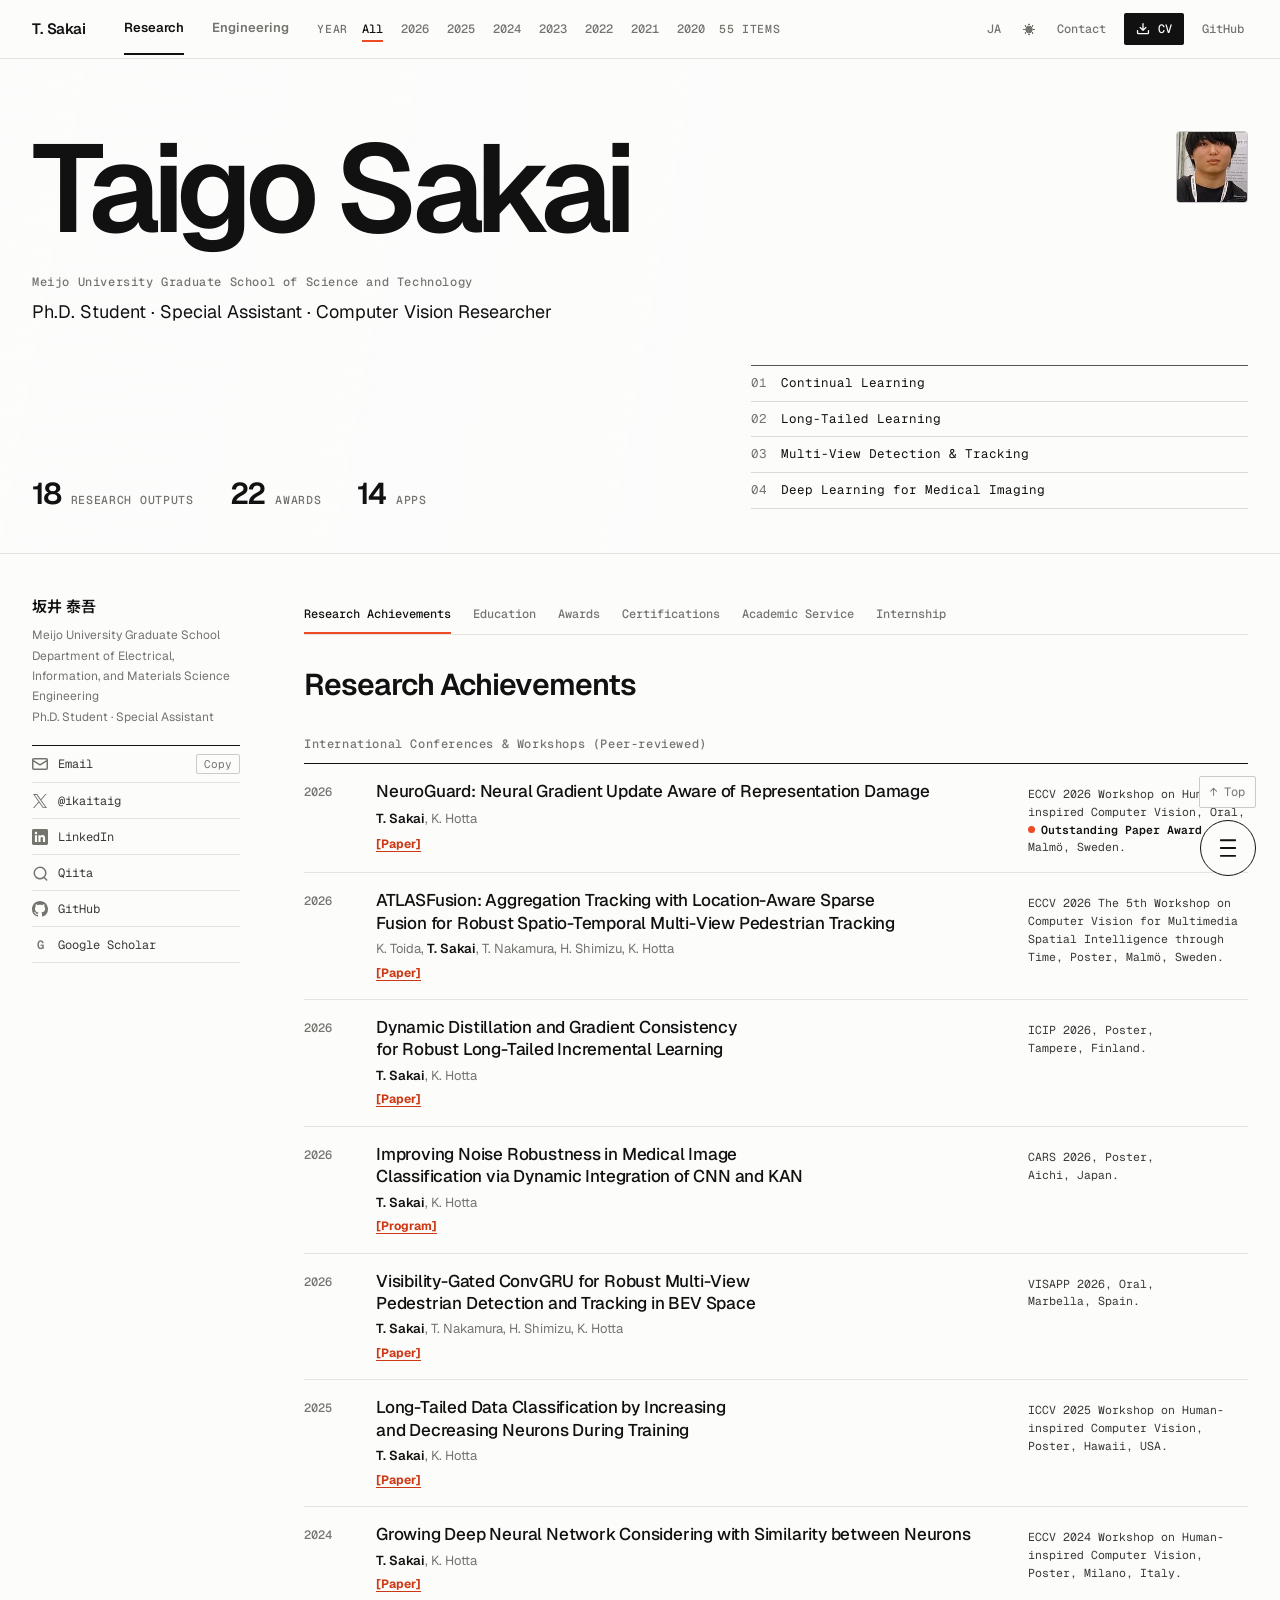
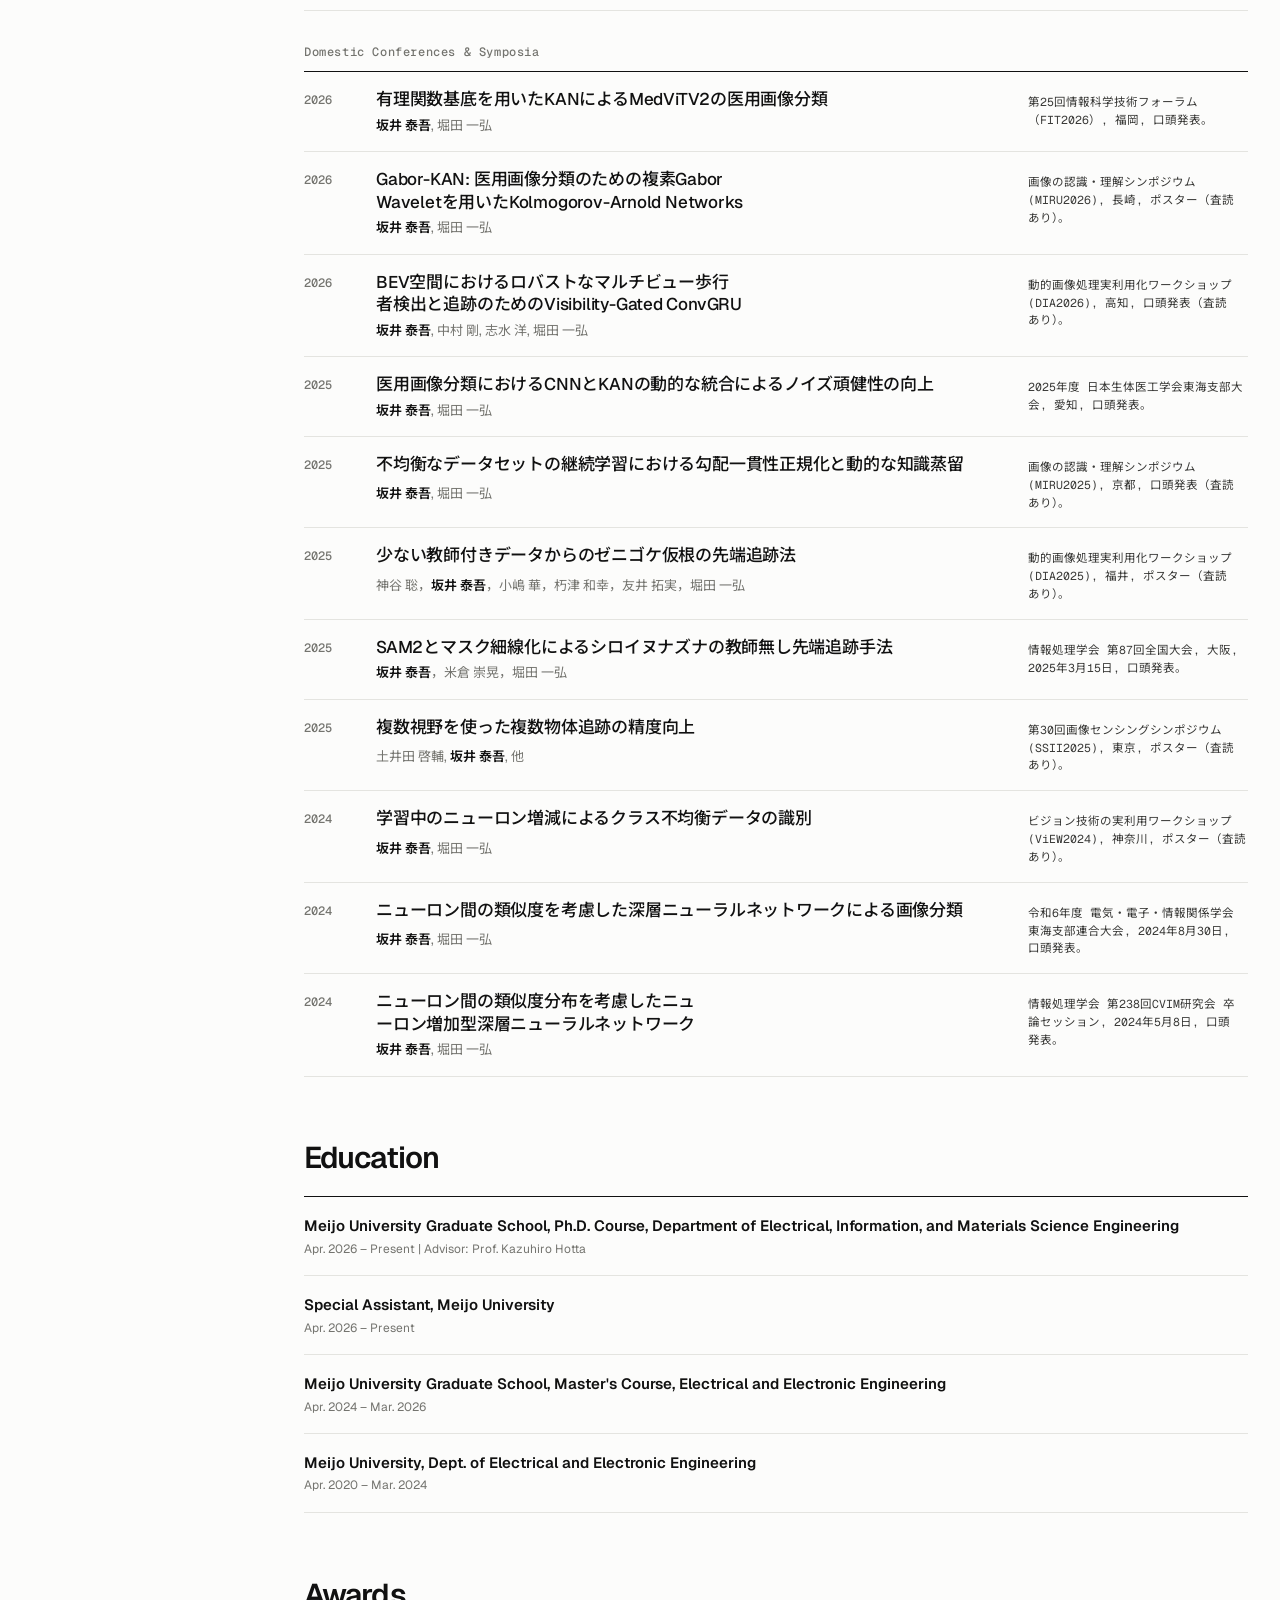
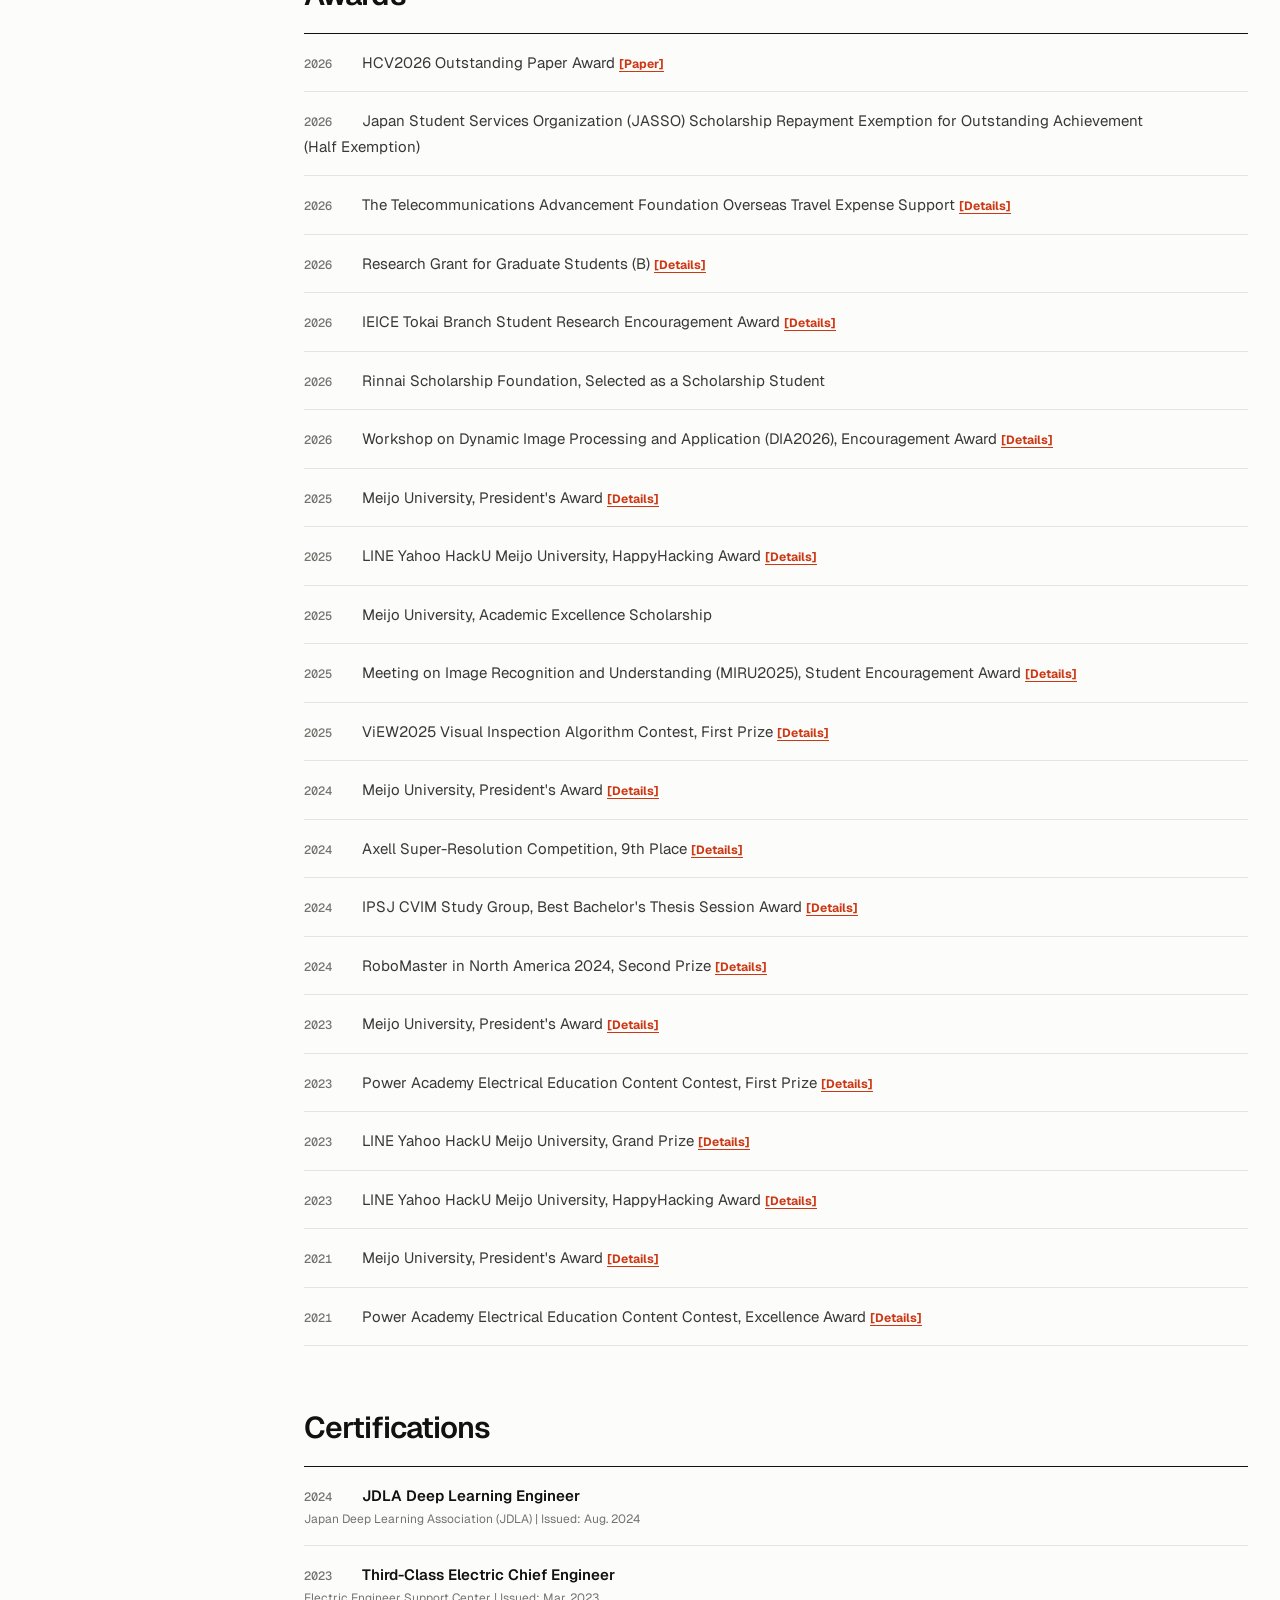
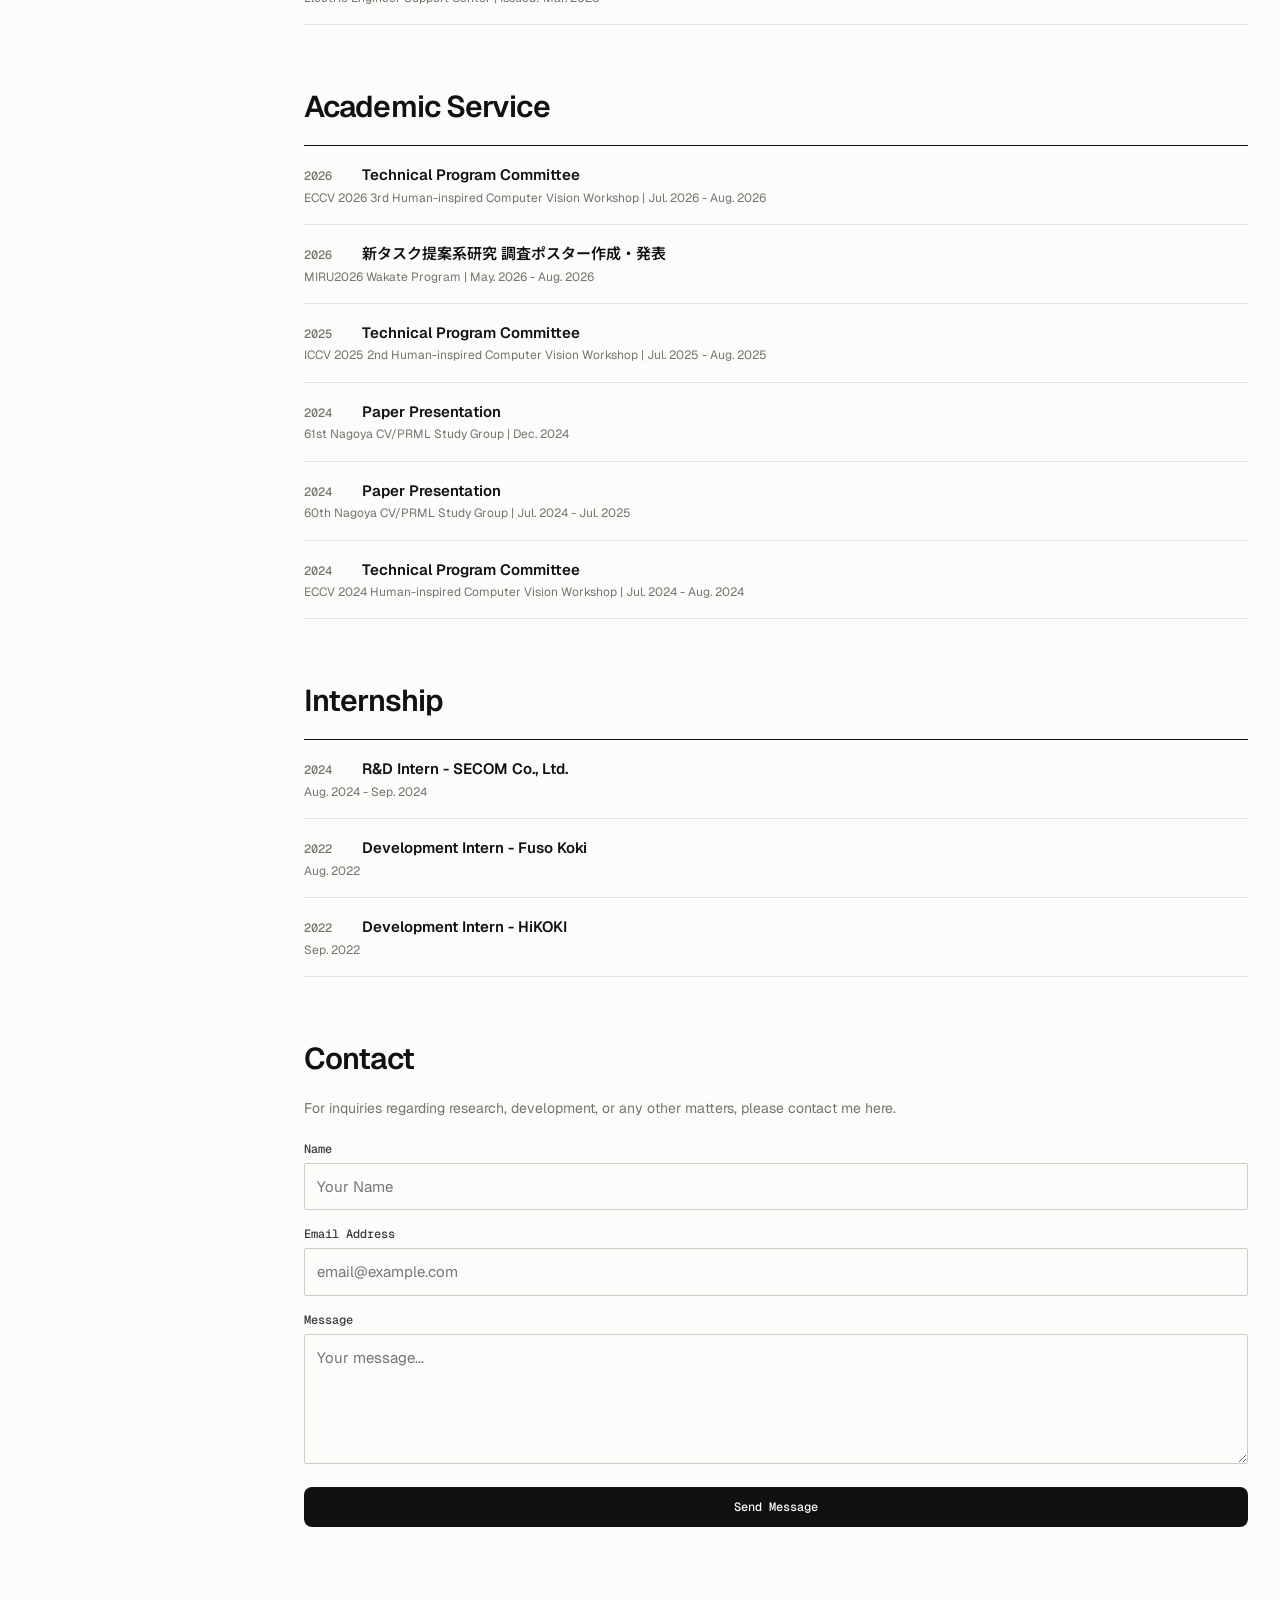
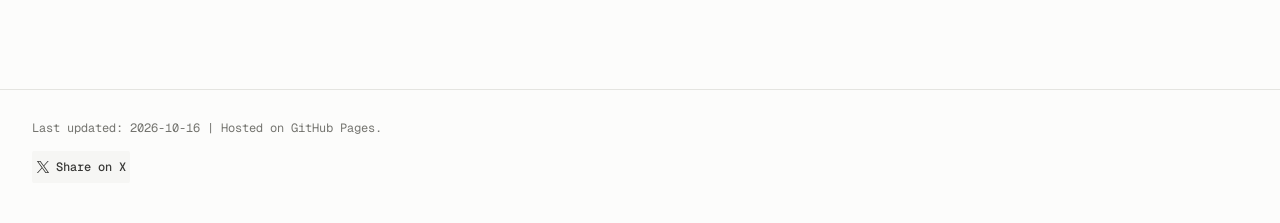
==== commit a4f714e2: "feat: redesign portfolio with the Index design system and hero network figure Rewrite style.css as a" ====
--- a/index.html
+++ b/index.html
@@ -8,7 +8,7 @@
   <link rel="preconnect" href="https://fonts.googleapis.com">
   <link rel="preconnect" href="https://fonts.gstatic.com" crossorigin>
   <link
-    href="https://fonts.googleapis.com/css2?family=Cormorant+Garamond:wght@500;600;700&family=DM+Sans:wght@400;500;600;700&family=Noto+Sans+JP:wght@400;500;600;700&display=swap"
+    href="https://fonts.googleapis.com/css2?family=Geist:wght@400;500;600;700&family=Geist+Mono:wght@400;500;600&family=Noto+Sans+JP:wght@400;500;700&display=swap"
     rel="stylesheet" media="print" onload="this.media='all'">
   <meta name="viewport" content="width=device-width, initial-scale=1.0">
   <meta name="description"
@@ -18,7 +18,7 @@
   <link rel="preconnect" href="https://img.shields.io">
   <link rel="dns-prefetch" href="https://api.rss2json.com">
   <!-- Dynamic Theme Color for Mobile Browsers -->
-  <meta name="theme-color" content="#F7F3EA">
+  <meta name="theme-color" content="#FCFCFB">
   <meta property="og:title" content="Taigo Sakai | Ph.D. Student, Special Assistant &amp; Computer Vision Researcher">
   <meta property="og:description"
     content="名城大学大学院 博士後期課程・Special Assistant 坂井泰吾のポートフォリオ。Continual Learning、Long-Tailed Learning、Multi-View Detection &amp; Tracking、Deep Learning for Medical Imagingの研究とiOS/Web開発実績を紹介しています。">
@@ -33,7 +33,7 @@
   <meta name="twitter:description" content="Ph.D. Student and Special Assistant at Meijo University researching Continual Learning, Long-Tailed Learning, Multi-View Detection &amp; Tracking, and Deep Learning for Medical Imaging.">
   <meta name="twitter:image" content="https://sakai1250.github.io/assets/avatar.jpg">
   <meta name="twitter:image:alt" content="Portrait of Taigo Sakai">
-  <link rel="stylesheet" href="style.css?v=67c63f899e7b" />
+  <link rel="stylesheet" href="style.css?v=9790d7e7b9bd" />
   <!-- Structured Data (JSON-LD) for SEO & Professionalism -->
   <script type="application/ld+json">
   {
@@ -104,70 +104,7 @@
 
     <header class="header-bar">
       <div class="header-inner">
-        <div class="header-top">
-          <div class="header-profile">
-            <img class="header-avatar" src="assets/avatar.jpg" alt="" width="80" height="80" loading="eager" fetchpriority="high">
-            <div class="header-identity">
-              <h1 class="header-name">Taigo Sakai</h1>
-              <div class="header-subtitle">
-                <span lang="ja">名城大学 大学院 理工学研究科</span>
-                <span lang="en">Meijo University Graduate School of Science and Technology</span>
-              </div>
-              <div class="typing-container"><span id="typing-text">Ph.D. Student · Special Assistant · Computer Vision Researcher</span></div>
-            </div>
-          </div>
-
-          <!-- Stats (Middle) -->
-          <div class="header-stats">
-            <a class="stat-item" href="#research-research-achievements">
-              <div class="stat-value" id="stat-papers">18</div>
-              <div class="stat-label">
-                <span lang="ja">研究業績</span>
-                <span lang="en">Research outputs</span>
-              </div>
-            </a>
-            <a class="stat-item" href="#research-awards">
-              <div class="stat-value" id="stat-awards">23</div>
-              <div class="stat-label">
-                <span lang="ja">受賞</span>
-                <span lang="en">Awards</span>
-              </div>
-            </a>
-            <a class="stat-item" href="#engineer-my-apps-and-services">
-              <div class="stat-value" id="stat-apps">10</div>
-              <div class="stat-label">
-                <span lang="ja">アプリ</span>
-                <span lang="en">Apps</span>
-              </div>
-            </a>
-          </div>
-
-          <div class="header-actions">
-            <button class="header-btn" id="lang-toggle" type="button" aria-label="英語に切り替え">
-              <span lang="ja">EN</span>
-              <span lang="en">JA</span>
-            </button>
-            <button class="header-btn" id="theme-toggle" type="button" aria-label="ライトテーマに切り替え">
-              <span id="theme-icon" aria-hidden="true">☾</span>
-            </button>
-            <a href="#contact" class="header-btn scroll-link">
-              <span lang="ja">連絡</span>
-              <span lang="en">Contact</span>
-            </a>
-            <a href="assets/cv.pdf" target="_blank" class="header-btn primary" rel="noopener noreferrer">
-              <svg class="octicon octicon-download" viewBox="0 0 16 16" width="14" height="14" aria-hidden="true" fill="currentColor" style="margin-right:2px;">
-                <path d="M2.75 14A1.75 1.75 0 0 1 1 12.25v-2.5a.75.75 0 0 1 1.5 0v2.5c0 .138.112.25.25.25h10.5a.25.25 0 0 0 .25-.25v-2.5a.75.75 0 0 1 1.5 0v2.5A1.75 1.75 0 0 1 13.25 14Z"></path>
-                <path d="M7.25 7.689V2a.75.75 0 0 1 1.5 0v5.689l1.97-1.969a.749.749 0 1 1 1.06 1.06l-3.25 3.25a.749.749 0 0 1-1.06 0L4.22 6.78a.749.749 0 1 1 1.06-1.06l1.97 1.969Z"></path>
-              </svg>
-              <span lang="ja">CV</span>
-              <span lang="en">CV</span>
-            </a>
-            <a href="https://github.com/sakai1250" target="_blank" class="header-btn" rel="noopener noreferrer">
-              <span lang="ja">GitHub</span>
-              <span lang="en">GitHub</span>
-            </a>
-          </div>
-        </div>
+        <a class="header-brand" href="#top">T. Sakai</a>
         <div class="header-tab-row">
           <nav class="tab-nav header-tab-nav" aria-label="研究と開発" data-ja-aria-label="研究と開発" data-en-aria-label="Research and engineering">
             <a class="tab-item active" id="research-tab" data-tab="research" href="#research-content" aria-current="true">
@@ -198,8 +135,81 @@
             <span id="search-count" class="filter-label" role="status" aria-live="polite" aria-atomic="true"><span lang="ja"></span><span lang="en"></span></span>
           </div>
         </div>
+          <div class="header-actions">
+            <button class="header-btn" id="lang-toggle" type="button" aria-label="英語に切り替え">
+              <span lang="ja">EN</span>
+              <span lang="en">JA</span>
+            </button>
+            <button class="header-btn" id="theme-toggle" type="button" aria-label="ライトテーマに切り替え">
+              <span id="theme-icon" aria-hidden="true">☾</span>
+            </button>
+            <a href="#contact" class="header-btn scroll-link">
+              <span lang="ja">連絡</span>
+              <span lang="en">Contact</span>
+            </a>
+            <a href="assets/cv.pdf" target="_blank" class="header-btn primary" rel="noopener noreferrer">
+              <svg class="octicon octicon-download" viewBox="0 0 16 16" width="14" height="14" aria-hidden="true" fill="currentColor" style="margin-right:2px;">
+                <path d="M2.75 14A1.75 1.75 0 0 1 1 12.25v-2.5a.75.75 0 0 1 1.5 0v2.5c0 .138.112.25.25.25h10.5a.25.25 0 0 0 .25-.25v-2.5a.75.75 0 0 1 1.5 0v2.5A1.75 1.75 0 0 1 13.25 14Z"></path>
+                <path d="M7.25 7.689V2a.75.75 0 0 1 1.5 0v5.689l1.97-1.969a.749.749 0 1 1 1.06 1.06l-3.25 3.25a.749.749 0 0 1-1.06 0L4.22 6.78a.749.749 0 1 1 1.06-1.06l1.97 1.969Z"></path>
+              </svg>
+              <span lang="ja">CV</span>
+              <span lang="en">CV</span>
+            </a>
+            <a href="https://github.com/sakai1250" target="_blank" class="header-btn" rel="noopener noreferrer">
+              <span lang="ja">GitHub</span>
+              <span lang="en">GitHub</span>
+            </a>
+          </div>
       </div>
     </header>
+
+    <section class="hero" id="top">
+      <canvas id="hero-network" class="hero-canvas" aria-hidden="true"></canvas>
+      <div class="header-profile">
+        <img class="header-avatar" src="assets/avatar.jpg" alt="" width="80" height="80" loading="eager" fetchpriority="high">
+        <div class="header-identity">
+          <h1 class="header-name">Taigo Sakai</h1>
+          <div class="header-subtitle">
+            <span lang="ja">名城大学 大学院 理工学研究科</span>
+            <span lang="en">Meijo University Graduate School of Science and Technology</span>
+          </div>
+          <div class="typing-container"><span id="typing-text">Ph.D. Student · Special Assistant · Computer Vision Researcher</span></div>
+        </div>
+      </div>
+
+      <ul class="hero-areas">
+        <li>Continual Learning</li>
+        <li>Long-Tailed Learning</li>
+        <li>Multi-View Detection &amp; Tracking</li>
+        <li>Deep Learning for Medical Imaging</li>
+      </ul>
+
+      <!-- Stats (Middle) -->
+      <div class="header-stats">
+        <a class="stat-item" href="#research-research-achievements">
+          <div class="stat-value" id="stat-papers">18</div>
+          <div class="stat-label">
+            <span lang="ja">研究業績</span>
+            <span lang="en">Research outputs</span>
+          </div>
+        </a>
+        <a class="stat-item" href="#research-awards">
+          <div class="stat-value" id="stat-awards">22</div>
+          <div class="stat-label">
+            <span lang="ja">受賞</span>
+            <span lang="en">Awards</span>
+          </div>
+        </a>
+        <a class="stat-item" href="#engineer-my-apps-and-services">
+          <div class="stat-value" id="stat-apps">10</div>
+          <div class="stat-label">
+            <span lang="ja">アプリ</span>
+            <span lang="en">Apps</span>
+          </div>
+        </a>
+      </div>
+
+    </section>
 
     <div id="content">
       <div class="container-lg">
@@ -285,45 +295,45 @@
               </h3>
               <ul class="repo-list">
                 <li data-year="2026">
-                  <span class="badge-year">2026</span> <b>T. Sakai</b>, K. Hotta, “
-                  NeuroGuard: Neural Gradient Update Aware of Representation Damage,”
-                  <div class="muted">ECCV 2026 Workshop on Human-inspired Computer Vision, Oral, Outstanding Paper Award, Malmö, Sweden.</div>
+                  <span class="badge-year">2026</span> <span class="pub-authors"><b>T. Sakai</b>, K. Hotta</span>, <span class="pub-title"><span class="pub-q" aria-hidden="true">“</span>
+                  NeuroGuard: Neural Gradient Update Aware of Representation Damage<span class="pub-q" aria-hidden="true">,”</span></span>
+                  <div class="muted pub-venue">ECCV 2026 Workshop on Human-inspired Computer Vision, Oral, <span class="pub-tag">Outstanding Paper Award</span>, Malmö, Sweden.</div>
                   <a href="https://arxiv.org/abs/2608.08068" target="_blank" style="display:inline-block; margin-top:4px; font-size:12px; font-weight:bold; color:var(--accent);" rel="noopener noreferrer" aria-label="Paper: NeuroGuard: Neural Gradient Update Aware of Representation Damage">[Paper]</a>
                 </li>
                 <li data-year="2026">
-                  <span class="badge-year">2026</span> K. Toida, <b>T. Sakai</b>, T. Nakamura, H. Shimizu, K. Hotta, “
-                  ATLASFusion: Aggregation Tracking with Location-Aware Sparse Fusion for Robust Spatio-Temporal Multi-View Pedestrian Tracking,”
-                  <div class="muted">ECCV 2026 The 5th Workshop on Computer Vision for Multimedia Spatial Intelligence through Time, Poster, Malmö, Sweden.</div>
+                  <span class="badge-year">2026</span> <span class="pub-authors">K. Toida, <b>T. Sakai</b>, T. Nakamura, H. Shimizu, K. Hotta</span>, <span class="pub-title"><span class="pub-q" aria-hidden="true">“</span>
+                  ATLASFusion: Aggregation Tracking with Location-Aware Sparse Fusion for Robust Spatio-Temporal Multi-View Pedestrian Tracking<span class="pub-q" aria-hidden="true">,”</span></span>
+                  <div class="muted pub-venue">ECCV 2026 The 5th Workshop on Computer Vision for Multimedia Spatial Intelligence through Time, Poster, Malmö, Sweden.</div>
                   <a href="https://arxiv.org/abs/2509.08421" target="_blank" style="display:inline-block; margin-top:4px; font-size:12px; font-weight:bold; color:var(--accent);" rel="noopener noreferrer" aria-label="Paper: ATLASFusion: Aggregation Tracking with Location-Aware Sparse Fusion for Robust Spatio-Temporal Multi-View Pedestrian Tracking">[Paper]</a>
                 </li>
                 <li data-year="2026">
-                  <span class="badge-year">2026</span> <b>T. Sakai</b>, K. Hotta, “
-                  Dynamic Distillation and Gradient Consistency for Robust Long-Tailed Incremental Learning,”
-                  <div class="muted">ICIP 2026, Poster, Tampere, Finland.</div>
+                  <span class="badge-year">2026</span> <span class="pub-authors"><b>T. Sakai</b>, K. Hotta</span>, <span class="pub-title"><span class="pub-q" aria-hidden="true">“</span>
+                  Dynamic Distillation and Gradient Consistency for Robust Long-Tailed Incremental Learning<span class="pub-q" aria-hidden="true">,”</span></span>
+                  <div class="muted pub-venue">ICIP 2026, Poster, Tampere, Finland.</div>
                   <a href="https://arxiv.org/abs/2605.03364" target="_blank" style="display:inline-block; margin-top:4px; font-size:12px; font-weight:bold; color:var(--accent);" rel="noopener noreferrer" aria-label="Paper: Dynamic Distillation and Gradient Consistency for Robust Long-Tailed Incremental Learning">[Paper]</a>
                 </li>
                 <li data-year="2026">
-                  <span class="badge-year">2026</span> <b>T. Sakai</b>, K. Hotta, “
-                  Improving Noise Robustness in Medical Image Classification via Dynamic Integration of CNN and KAN,”
-                  <div class="muted">CARS 2026, Poster, Aichi, Japan.</div>
+                  <span class="badge-year">2026</span> <span class="pub-authors"><b>T. Sakai</b>, K. Hotta</span>, <span class="pub-title"><span class="pub-q" aria-hidden="true">“</span>
+                  Improving Noise Robustness in Medical Image Classification via Dynamic Integration of CNN and KAN<span class="pub-q" aria-hidden="true">,”</span></span>
+                  <div class="muted pub-venue">CARS 2026, Poster, Aichi, Japan.</div>
                   <a href="https://cars-int.org/scientific-program/" target="_blank" style="display:inline-block; margin-top:4px; font-size:12px; font-weight:bold; color:var(--accent);" rel="noopener noreferrer" aria-label="Program: Improving Noise Robustness in Medical Image Classification via Dynamic Integration of CNN and KAN">[Program]</a>
                 </li>
                 <li data-year="2026">
-                  <span class="badge-year">2026</span> <b>T. Sakai</b>, T. Nakamura, H. Shimizu, K. Hotta, “Visibility-Gated
-                  ConvGRU for Robust Multi-View Pedestrian Detection and Tracking in BEV Space,”
-                  <div class="muted">VISAPP 2026, Oral, Marbella, Spain.</div>
+                  <span class="badge-year">2026</span> <span class="pub-authors"><b>T. Sakai</b>, T. Nakamura, H. Shimizu, K. Hotta</span>, <span class="pub-title"><span class="pub-q" aria-hidden="true">“</span>Visibility-Gated
+                  ConvGRU for Robust Multi-View Pedestrian Detection and Tracking in BEV Space<span class="pub-q" aria-hidden="true">,”</span></span>
+                  <div class="muted pub-venue">VISAPP 2026, Oral, Marbella, Spain.</div>
                   <a href="https://www.scitepress.org/PublishedPapers/2026/144227/" target="_blank" style="display:inline-block; margin-top:4px; font-size:12px; font-weight:bold; color:var(--accent);" rel="noopener noreferrer" aria-label="Paper: Visibility-Gated ConvGRU for Robust Multi-View Pedestrian Detection and Tracking in BEV Space">[Paper]</a>
                 </li>
                 <li data-year="2025">
-                  <span class="badge-year">2025</span> <b>T. Sakai</b>, K. Hotta, “Long-Tailed Data Classification by
-                  Increasing and Decreasing Neurons During Training,”
-                  <div class="muted">ICCV 2025 Workshop on Human-inspired Computer Vision, Poster, Hawaii, USA.</div>
+                  <span class="badge-year">2025</span> <span class="pub-authors"><b>T. Sakai</b>, K. Hotta</span>, <span class="pub-title"><span class="pub-q" aria-hidden="true">“</span>Long-Tailed Data Classification by
+                  Increasing and Decreasing Neurons During Training<span class="pub-q" aria-hidden="true">,”</span></span>
+                  <div class="muted pub-venue">ICCV 2025 Workshop on Human-inspired Computer Vision, Poster, Hawaii, USA.</div>
                   <a href="https://openaccess.thecvf.com/content/ICCV2025W/HCV/html/Sakai_Long-Tailed_Data_Classification_by_Increasing_and_Decreasing_Neurons_During_Training_ICCVW_2025_paper.html" target="_blank" style="display:inline-block; margin-top:4px; font-size:12px; font-weight:bold; color:var(--accent);" rel="noopener noreferrer" aria-label="Paper: Long-Tailed Data Classification by Increasing and Decreasing Neurons During Training">[Paper]</a>
                 </li>
                 <li data-year="2024">
-                  <span class="badge-year">2024</span> <b>T. Sakai</b>, K. Hotta, “Growing Deep Neural Network Considering with
-                  Similarity between Neurons,”
-                  <div class="muted">ECCV 2024 Workshop on Human-inspired Computer Vision, Poster, Milano, Italy.</div>
+                  <span class="badge-year">2024</span> <span class="pub-authors"><b>T. Sakai</b>, K. Hotta</span>, <span class="pub-title"><span class="pub-q" aria-hidden="true">“</span>Growing Deep Neural Network Considering with
+                  Similarity between Neurons<span class="pub-q" aria-hidden="true">,”</span></span>
+                  <div class="muted pub-venue">ECCV 2024 Workshop on Human-inspired Computer Vision, Poster, Milano, Italy.</div>
                   <a href="https://link.springer.com/chapter/10.1007/978-3-031-91578-9_13" target="_blank" style="display:inline-block; margin-top:4px; font-size:12px; font-weight:bold; color:var(--accent);" rel="noopener noreferrer" aria-label="Paper: Growing Deep Neural Network Considering with Similarity between Neurons">[Paper]</a>
                 </li>
               </ul>
@@ -334,51 +344,51 @@
               </h3>
               <ul class="repo-list">
                 <li data-year="2026">
-                  <span class="badge-year">2026</span> <b>坂井 泰吾</b>, 堀田 一弘,
-                  「有理関数基底を用いたKANによるMedViTV2の医用画像分類」
-                  <div class="muted">第25回情報科学技術フォーラム（FIT2026）, 福岡, 口頭発表。</div>
+                  <span class="badge-year">2026</span> <span class="pub-authors"><b>坂井 泰吾</b>, 堀田 一弘</span>,
+                  <span class="pub-title"><span class="pub-q" aria-hidden="true">「</span>有理関数基底を用いたKANによるMedViTV2の医用画像分類<span class="pub-q" aria-hidden="true">」</span></span>
+                  <div class="muted pub-venue">第25回情報科学技術フォーラム（FIT2026）, 福岡, 口頭発表。</div>
                 </li>
                 <li data-year="2026">
-                  <span class="badge-year">2026</span> <b>坂井 泰吾</b>, 堀田 一弘,
-                  「Gabor-KAN: 医用画像分類のための複素Gabor Waveletを用いたKolmogorov-Arnold Networks」
-                  <div class="muted">画像の認識・理解シンポジウム (MIRU2026), 長崎, ポスター（査読あり）。</div>
+                  <span class="badge-year">2026</span> <span class="pub-authors"><b>坂井 泰吾</b>, 堀田 一弘</span>,
+                  <span class="pub-title"><span class="pub-q" aria-hidden="true">「</span>Gabor-KAN: 医用画像分類のための複素Gabor Waveletを用いたKolmogorov-Arnold Networks<span class="pub-q" aria-hidden="true">」</span></span>
+                  <div class="muted pub-venue">画像の認識・理解シンポジウム (MIRU2026), 長崎, ポスター（査読あり）。</div>
                 </li>
                 <li data-year="2026">
-                  <span class="badge-year">2026</span> <b>坂井 泰吾</b>, 中村 剛, 志水 洋, 堀田 一弘,
-                  「BEV空間におけるロバストなマルチビュー歩行者検出と追跡のためのVisibility-Gated ConvGRU」
-                  <div class="muted">動的画像処理実利用化ワークショップ (DIA2026), 高知, 口頭発表（査読あり）。</div>
+                  <span class="badge-year">2026</span> <span class="pub-authors"><b>坂井 泰吾</b>, 中村 剛, 志水 洋, 堀田 一弘</span>,
+                  <span class="pub-title"><span class="pub-q" aria-hidden="true">「</span>BEV空間におけるロバストなマルチビュー歩行者検出と追跡のためのVisibility-Gated ConvGRU<span class="pub-q" aria-hidden="true">」</span></span>
+                  <div class="muted pub-venue">動的画像処理実利用化ワークショップ (DIA2026), 高知, 口頭発表（査読あり）。</div>
                 </li>
                 <li data-year="2025">
-                  <span class="badge-year">2025</span> <b>坂井 泰吾</b>, 堀田 一弘, 「医用画像分類におけるCNNとKANの動的な統合によるノイズ頑健性の向上」
-                  <div class="muted">2025年度 日本生体医工学会東海支部大会, 愛知, 口頭発表。</div>
+                  <span class="badge-year">2025</span> <span class="pub-authors"><b>坂井 泰吾</b>, 堀田 一弘</span>, <span class="pub-title"><span class="pub-q" aria-hidden="true">「</span>医用画像分類におけるCNNとKANの動的な統合によるノイズ頑健性の向上<span class="pub-q" aria-hidden="true">」</span></span>
+                  <div class="muted pub-venue">2025年度 日本生体医工学会東海支部大会, 愛知, 口頭発表。</div>
                 </li>
                 <li data-year="2025">
-                  <span class="badge-year">2025</span> <b>坂井 泰吾</b>, 堀田 一弘, 「不均衡なデータセットの継続学習における勾配一貫性正規化と動的な知識蒸留」
-                  <div class="muted">画像の認識・理解シンポジウム (MIRU2025), 京都, 口頭発表（査読あり）。</div>
+                  <span class="badge-year">2025</span> <span class="pub-authors"><b>坂井 泰吾</b>, 堀田 一弘</span>, <span class="pub-title"><span class="pub-q" aria-hidden="true">「</span>不均衡なデータセットの継続学習における勾配一貫性正規化と動的な知識蒸留<span class="pub-q" aria-hidden="true">」</span></span>
+                  <div class="muted pub-venue">画像の認識・理解シンポジウム (MIRU2025), 京都, 口頭発表（査読あり）。</div>
                 </li>
                 <li data-year="2025">
-                  <span class="badge-year">2025</span> 神谷 聡，<b>坂井 泰吾</b>，小嶋 華，朽津 和幸，友井 拓実，堀田 一弘, 「少ない教師付きデータからのゼニゴケ仮根の先端追跡法」
-                  <div class="muted">動的画像処理実利用化ワークショップ (DIA2025), 福井, ポスター（査読あり）。</div>
+                  <span class="badge-year">2025</span> <span class="pub-authors">神谷 聡，<b>坂井 泰吾</b>，小嶋 華，朽津 和幸，友井 拓実，堀田 一弘</span>, <span class="pub-title"><span class="pub-q" aria-hidden="true">「</span>少ない教師付きデータからのゼニゴケ仮根の先端追跡法<span class="pub-q" aria-hidden="true">」</span></span>
+                  <div class="muted pub-venue">動的画像処理実利用化ワークショップ (DIA2025), 福井, ポスター（査読あり）。</div>
                 </li>
                 <li data-year="2025">
-                  <span class="badge-year">2025</span> <b>坂井 泰吾</b>，米倉 崇晃，堀田 一弘, 「SAM2とマスク細線化によるシロイヌナズナの教師無し先端追跡手法」
-                  <div class="muted">情報処理学会 第87回全国大会, 大阪, 2025年3月15日, 口頭発表。</div>
+                  <span class="badge-year">2025</span> <span class="pub-authors"><b>坂井 泰吾</b>，米倉 崇晃，堀田 一弘</span>, <span class="pub-title"><span class="pub-q" aria-hidden="true">「</span>SAM2とマスク細線化によるシロイヌナズナの教師無し先端追跡手法<span class="pub-q" aria-hidden="true">」</span></span>
+                  <div class="muted pub-venue">情報処理学会 第87回全国大会, 大阪, 2025年3月15日, 口頭発表。</div>
                 </li>
                 <li data-year="2025">
-                  <span class="badge-year">2025</span> 土井田 啓輔, <b>坂井 泰吾</b>, 他, 「複数視野を使った複数物体追跡の精度向上」
-                  <div class="muted">第30回画像センシングシンポジウム (SSII2025), 東京, ポスター（査読あり）。</div>
+                  <span class="badge-year">2025</span> <span class="pub-authors">土井田 啓輔, <b>坂井 泰吾</b>, 他</span>, <span class="pub-title"><span class="pub-q" aria-hidden="true">「</span>複数視野を使った複数物体追跡の精度向上<span class="pub-q" aria-hidden="true">」</span></span>
+                  <div class="muted pub-venue">第30回画像センシングシンポジウム (SSII2025), 東京, ポスター（査読あり）。</div>
                 </li>
                 <li data-year="2024">
-                  <span class="badge-year">2024</span> <b>坂井 泰吾</b>, 堀田 一弘, 「学習中のニューロン増減によるクラス不均衡データの識別」
-                  <div class="muted">ビジョン技術の実利用ワークショップ (ViEW2024), 神奈川, ポスター（査読あり）。</div>
+                  <span class="badge-year">2024</span> <span class="pub-authors"><b>坂井 泰吾</b>, 堀田 一弘</span>, <span class="pub-title"><span class="pub-q" aria-hidden="true">「</span>学習中のニューロン増減によるクラス不均衡データの識別<span class="pub-q" aria-hidden="true">」</span></span>
+                  <div class="muted pub-venue">ビジョン技術の実利用ワークショップ (ViEW2024), 神奈川, ポスター（査読あり）。</div>
                 </li>
                 <li data-year="2024">
-                  <span class="badge-year">2024</span> <b>坂井 泰吾</b>, 堀田 一弘, 「ニューロン間の類似度を考慮した深層ニューラルネットワークによる画像分類」
-                  <div class="muted">令和6年度 電気・電子・情報関係学会 東海支部連合大会, 2024年8月30日, 口頭発表。</div>
+                  <span class="badge-year">2024</span> <span class="pub-authors"><b>坂井 泰吾</b>, 堀田 一弘</span>, <span class="pub-title"><span class="pub-q" aria-hidden="true">「</span>ニューロン間の類似度を考慮した深層ニューラルネットワークによる画像分類<span class="pub-q" aria-hidden="true">」</span></span>
+                  <div class="muted pub-venue">令和6年度 電気・電子・情報関係学会 東海支部連合大会, 2024年8月30日, 口頭発表。</div>
                 </li>
                 <li data-year="2024">
-                  <span class="badge-year">2024</span> <b>坂井 泰吾</b>, 堀田 一弘, 「ニューロン間の類似度分布を考慮したニューロン増加型深層ニューラルネットワーク」
-                  <div class="muted">情報処理学会 第238回CVIM研究会 卒論セッション, 2024年5月8日, 口頭発表。</div>
+                  <span class="badge-year">2024</span> <span class="pub-authors"><b>坂井 泰吾</b>, 堀田 一弘</span>, <span class="pub-title"><span class="pub-q" aria-hidden="true">「</span>ニューロン間の類似度分布を考慮したニューロン増加型深層ニューラルネットワーク<span class="pub-q" aria-hidden="true">」</span></span>
+                  <div class="muted pub-venue">情報処理学会 第238回CVIM研究会 卒論セッション, 2024年5月8日, 口頭発表。</div>
                 </li>
               </ul>
             </section>
@@ -455,10 +465,6 @@
                   <span lang="ja">電子情報通信学会東海支部 学生研究奨励賞</span>
                   <span lang="en">IEICE Tokai Branch Student Research Encouragement Award</span>
                   <a href="https://www.ieice.org/tokai/student/student-shorei/" target="_blank" style="display:inline-block; margin-top:4px; font-size:12px; font-weight:bold; color:var(--accent);" rel="noopener noreferrer"><span lang="ja">[詳細]</span><span lang="en">[Details]</span></a>
-                </li>
-                <li data-year="2026"><span class="badge-year">2026</span>
-                  <span lang="ja">SCAT研究助成 研究奨励金 採択(辞退)</span>
-                  <span lang="en">SCAT Research Grant, Encouragement Prize (Declined)</span>
                 </li>
                 <li data-year="2026"><span class="badge-year">2026</span> 
                   <span lang="ja">リンナイ奨学財団 給付型奨学生 採択</span>
@@ -1052,8 +1058,8 @@
       </div>
     </div>
     <footer class="footer">
-      <span lang="ja">最終更新: <span id="last-updated">2026-09-17</span> | Hosted on GitHub Pages.</span>
-      <span lang="en">Last updated: <span id="last-updated-en">2026-09-17</span> | Hosted on GitHub Pages.</span>
+      <span lang="ja">最終更新: <span id="last-updated">2026-10-16</span> | Hosted on GitHub Pages.</span>
+      <span lang="en">Last updated: <span id="last-updated-en">2026-10-16</span> | Hosted on GitHub Pages.</span>
       <div style="margin-top: 12px;">
         <a id="share-btn"
           href="https://twitter.com/intent/tweet?text=Check%20out%20Taigo%20Sakai's%20Portfolio!&url=https://sakai1250.github.io/&via=ikaitaig"
@@ -1105,7 +1111,8 @@
     </div>
   </div>
 
-  <script src="main.js?v=4cc190b88243"></script>
+  <script src="main.js?v=34fd2dc0091d"></script>
+  <script src="hero-network.js?v=c2e42f0ec753" defer></script>
 </body>
 
 </html>
--- a/style.css
+++ b/style.css
@@ -1,1304 +1,738 @@
-/* === Taigo Sakai Portfolio — Ivory Editorial Design System === */
-
-:root {
-  color-scheme: light;
-  --bg: #F7F3EA;
-  --bg-2: #FAF8F3;
-  --surface: #FFFFFF;
-  --surface-2: #FBFAF7;
-  --surface-3: #F0EBE1;
-  --primary: #071A2F;
-  --primary-soft: #102A43;
-  --text-main: #111827;
-  --text-sub: #374151;
-  --muted: #5B6472;
-  --accent: #8A611E;
-  --accent-2: #C6A15B;
-  --accent-soft: #EEE2CA;
-  --stroke: rgba(17, 24, 39, 0.10);
-  --stroke-strong: rgba(17, 24, 39, 0.18);
-  --header-bg: rgba(250, 248, 243, 0.92);
-  --profile-text: #F8F4E9;
-  --profile-muted: #C7C4BC;
-  --particle-color: rgba(138, 97, 30, 0.18);
-  --radius-sm: 8px;
-  --radius-md: 14px;
-  --radius-lg: 20px;
-  --shadow-sm: 0 4px 14px rgba(15, 23, 42, 0.05);
-  --shadow-md: 0 10px 30px rgba(15, 23, 42, 0.08);
-  --shadow-lg: 0 22px 52px rgba(15, 23, 42, 0.12);
-  --ease-organic: cubic-bezier(0.22, 1, 0.36, 1);
-  --ease-out-expo: cubic-bezier(0.19, 1, 0.22, 1);
-  --font-display: "Cormorant Garamond", Georgia, serif;
-  --font-ui: "DM Sans", "Noto Sans JP", system-ui, sans-serif;
-  --font-body: "DM Sans", "Noto Sans JP", system-ui, sans-serif;
-}
-
-[data-theme="dark"] {
-  color-scheme: dark;
-  --bg: #09131F;
-  --bg-2: #0D1B2A;
-  --surface: #102235;
-  --surface-2: #14283D;
-  --surface-3: #193149;
-  --primary: #F4F0E7;
-  --primary-soft: #E2D5B8;
-  --text-main: #F4F0E7;
-  --text-sub: #D6D0C3;
-  --muted: #9CA7B5;
-  --accent: #C6A15B;
-  --accent-2: #D2B574;
-  --accent-soft: #2B3540;
-  --stroke: rgba(226, 213, 184, 0.14);
-  --stroke-strong: rgba(226, 213, 184, 0.24);
-  --header-bg: rgba(9, 19, 31, 0.93);
-  --profile-text: #F4F0E7;
-  --profile-muted: #BFC5CC;
-  --particle-color: rgba(198, 161, 91, 0.14);
-  --shadow-sm: 0 5px 16px rgba(0, 0, 0, 0.15);
-  --shadow-md: 0 14px 34px rgba(0, 0, 0, 0.22);
-  --shadow-lg: 0 24px 58px rgba(0, 0, 0, 0.30);
-}
-
-* { box-sizing: border-box; }
-
-html {
-  scroll-behavior: smooth;
-  background: var(--bg);
-}
-
-body {
-  min-width: 0;
-  margin: 0;
-  background: var(--bg);
-  color: var(--text-main);
-  font-family: var(--font-body);
-  font-size: 15px;
-  line-height: 1.72;
-  -webkit-font-smoothing: antialiased;
-  text-rendering: optimizeLegibility;
-  transition: background-color 0.25s ease, color 0.25s ease;
-}
-
-body::before {
-  content: "";
-  position: fixed;
-  inset: 0;
-  z-index: -2;
-  pointer-events: none;
-  background:
-    radial-gradient(circle at 12% 8%, rgba(138, 97, 30, 0.050), transparent 26%),
-    radial-gradient(circle at 88% 30%, rgba(7, 26, 47, 0.035), transparent 30%),
-    var(--bg);
-}
-
-[data-theme="dark"] body::before {
-  background:
-    radial-gradient(circle at 14% 10%, rgba(198, 161, 91, 0.055), transparent 28%),
-    radial-gradient(circle at 84% 34%, rgba(65, 88, 112, 0.10), transparent 34%),
-    var(--bg);
-}
-
-:lang(ja) {
-  font-family: "Noto Sans JP", "Hiragino Kaku Gothic ProN", "Yu Gothic", sans-serif;
-}
-
-::selection { background: var(--accent-soft); color: var(--primary); }
-
-a {
-  color: var(--primary-soft);
-  text-decoration: none;
-  text-underline-offset: 3px;
-  transition: color 0.18s ease;
-}
-
-a:hover { color: var(--accent); }
-
-button,
-input,
-textarea { font: inherit; }
-
-button,
-a { -webkit-tap-highlight-color: transparent; }
-
-:focus-visible {
-  outline: 2px solid var(--accent);
-  outline-offset: 3px;
-}
-
-img { max-width: 100%; height: auto; }
-
-.page {
-  position: relative;
-  z-index: 1;
-  width: min(1360px, 100%);
-  margin: 0 auto;
-  padding: 28px 36px 48px;
-}
-
-.container-lg {
-  display: grid;
-  grid-template-columns: 304px minmax(0, 1fr);
-  gap: 38px;
-  margin-top: 38px;
-}
-
-.container-lg > * { min-width: 0; }
-.main-content { min-width: 0; }
-
-/* Header */
-.header-bar {
-  position: sticky;
-  top: 0;
-  z-index: 1100;
-  margin: -28px -36px 0;
-  padding: 24px 36px 18px;
-  background: var(--header-bg);
-  border-bottom: 1px solid var(--stroke);
-  backdrop-filter: blur(18px);
-  box-shadow: 0 1px 0 rgba(255, 255, 255, 0.24);
-  transition: padding 0.25s var(--ease-organic), box-shadow 0.25s ease;
-}
-
-.header-bar.scrolled {
-  padding-top: 14px;
-  padding-bottom: 14px;
-  box-shadow: var(--shadow-sm);
-}
-
-.header-inner {
-  position: relative;
-  z-index: 1;
-  display: flex;
-  flex-direction: column;
-  gap: 18px;
-}
-
-.header-top {
-  position: relative;
-  display: flex;
-  align-items: center;
-  justify-content: space-between;
-  gap: 22px;
-  flex-wrap: wrap;
-}
-
-.header-profile {
-  position: relative;
-  display: flex;
-  align-items: center;
-  gap: 18px;
-  min-width: 310px;
-}
-
-.header-avatar {
-  width: 80px;
-  height: 80px;
-  flex: 0 0 80px;
-  border-radius: 50%;
-  object-fit: cover;
-  border: 3px solid var(--surface);
-  box-shadow: 0 8px 20px rgba(15, 23, 42, 0.12);
-  cursor: default;
-  touch-action: auto;
-  user-select: none;
-  will-change: transform;
-  transition: transform 0.42s var(--ease-out-expo), box-shadow 0.2s ease;
-}
-
-.header-avatar.avatar-dragging {
-  position: relative;
-  z-index: 1200;
-  cursor: grabbing;
-  box-shadow: 0 18px 38px rgba(7, 26, 47, 0.22);
-  transition: box-shadow 0.2s ease;
-}
-
-.header-identity {
-  display: flex;
-  flex-direction: column;
-  gap: 3px;
-  min-width: 0;
-}
-
-.header-name {
-  margin: 0;
-  color: var(--primary);
-  font-family: var(--font-display);
-  font-size: clamp(34px, 4vw, 50px);
-  font-weight: 600;
-  letter-spacing: -0.025em;
-  line-height: 1.05;
-}
-
-.header-subtitle {
-  margin-top: 5px;
-  color: var(--muted);
-  font-size: 12px;
-  line-height: 1.45;
-}
-
-.typing-container {
-  display: inline-flex;
-  align-items: center;
-  min-height: 1.6em;
-  color: var(--text-sub);
-  font-family: var(--font-ui);
-  font-size: clamp(12px, 1.3vw, 14px);
-  font-weight: 500;
-  letter-spacing: 0.015em;
-}
-
-.header-stats {
-  display: flex;
-  align-items: stretch;
-  position: absolute; left: 50%; transform: translateX(-50%); margin: 0;
-  overflow: hidden;
-  background: var(--surface);
-  border: 1px solid var(--stroke);
-  border-radius: var(--radius-md);
-  box-shadow: var(--shadow-sm);
-}
-
-.stat-item {
-  position: relative;
-  display: flex;
-  min-width: 92px;
-  padding: 10px 18px;
-  flex-direction: column;
-  align-items: center;
-  justify-content: center;
-}
-
-.stat-item + .stat-item::before {
-  content: "";
-  position: absolute;
-  top: 14px;
-  bottom: 14px;
-  left: 0;
-  width: 1px;
-  background: var(--stroke);
-}
-
-.stat-value {
-  color: var(--primary);
-  font-family: var(--font-display);
-  font-size: 29px;
-  font-weight: 600;
-  line-height: 1;
-}
-
-.stat-label {
-  margin-top: 3px;
-  color: var(--muted);
-  font-family: var(--font-ui);
-  font-size: 13px;
-  font-weight: 600;
-  letter-spacing: 0.13em;
-  text-transform: uppercase;
-}
-
-.header-actions {
-  display: flex;
-  align-items: center;
-  justify-content: flex-end;
-  gap: 8px;
-  flex-wrap: wrap;
-}
-
-.header-btn {
-  min-height: 38px;
-  display: inline-flex;
-  align-items: center;
-  justify-content: center;
-  gap: 6px;
-  padding: 8px 14px;
-  border: 1px solid var(--stroke-strong);
-  border-radius: 999px;
-  background: var(--surface);
-  color: var(--text-sub);
-  font-family: var(--font-ui);
-  font-size: 12px;
-  font-weight: 600;
-  cursor: pointer;
-  transition: transform 0.18s var(--ease-organic), border-color 0.18s ease, background 0.18s ease, color 0.18s ease;
-}
-
-.header-btn:hover {
-  transform: translateY(-1px);
-  border-color: var(--accent);
-  background: var(--surface-2);
-  color: var(--primary);
-}
-
-.header-btn.primary {
-  border-color: var(--primary);
-  background: var(--primary);
-  color: #F8F4E9;
-}
-
-[data-theme="dark"] .header-btn.primary {
-  border-color: var(--accent);
-  background: var(--accent);
-  color: #09131F;
-}
-
-.header-btn.primary:hover {
-  border-color: var(--accent);
-  background: var(--primary-soft);
-  color: #FFFFFF;
-}
-
-[data-theme="dark"] .header-btn.primary:hover {
-  border-color: var(--accent-2);
-  background: var(--accent-2);
-  color: #09131F;
-}
-
-.header-tab-row {
-  display: flex;
-  align-items: center;
-  gap: 16px;
-  flex-wrap: wrap;
-}
-
-.tab-nav { display: flex; gap: 6px; }
-
-.header-tab-nav {
-  flex: 0 0 auto;
-  padding: 4px;
-  background: var(--surface);
-  border: 1px solid var(--stroke);
-  border-radius: 999px;
-}
-
-.tab-item {
-  padding: 9px 17px;
-  border: 0;
-  border-radius: 999px;
-  background: transparent;
-  color: var(--muted);
-  font-family: var(--font-ui);
-  font-size: 12px;
-  font-weight: 600;
-  cursor: pointer;
-  transition: background 0.18s ease, color 0.18s ease;
-}
-
-.tab-item:hover { color: var(--primary); }
-
-.tab-item.active {
-  background: var(--primary);
-  color: #F8F4E9;
-}
-
-[data-theme="dark"] .tab-item.active {
-  background: var(--accent);
-  color: #09131F;
-}
-
-.header-tab-row .year-filter {
-  flex: 1 1 480px;
-  margin: 0;
-}
-
-.filter-row {
-  display: flex;
-  align-items: center;
-  gap: 7px;
-  flex-wrap: wrap;
-}
-
-.filter-label {
-  margin-right: 2px;
-  color: var(--muted);
-  font-size: 13px;
-  font-weight: 600;
-  letter-spacing: 0.08em;
-  text-transform: uppercase;
-}
-
-.chip {
-  min-height: 32px;
-  padding: 5px 12px;
-  border: 1px solid var(--stroke-strong);
-  border-radius: 999px;
-  background: transparent;
-  color: var(--muted);
-  font-family: var(--font-ui);
-  font-size: 13px;
-  font-weight: 600;
-  cursor: pointer;
-  transition: border-color 0.18s ease, background 0.18s ease, color 0.18s ease, transform 0.18s ease;
-}
-
-.chip:hover {
-  transform: translateY(-1px);
-  border-color: var(--accent);
-  color: var(--primary);
-}
-
-.chip.active {
-  border-color: var(--primary);
-  background: var(--primary);
-  color: #F8F4E9;
-}
-
-[data-theme="dark"] .chip.active {
-  border-color: var(--accent);
-  background: var(--accent);
-  color: #09131F;
-}
-
-/* Sidebar */
-.profile-sidebar {
-  position: sticky;
-  top: calc(var(--header-height, 80px) + 26px);
-  height: fit-content;
-}
-
-.profile-card {
-  position: relative;
-  overflow: hidden;
-  margin-bottom: 18px;
-  padding: 30px 26px 28px;
-  border: 1px solid rgba(198, 161, 91, 0.25);
-  border-radius: var(--radius-lg);
-  background: #071A2F;
-  color: var(--profile-text);
-  box-shadow: 0 18px 42px rgba(7, 26, 47, 0.18);
-  cursor: default;
-  transform-style: preserve-3d;
-  backface-visibility: visible;
-  will-change: transform;
-}
-
-.profile-card::before {
-  content: "";
-  position: absolute;
-  top: 0;
-  right: 26px;
-  left: 26px;
-  height: 2px;
-  background: var(--accent);
-}
-
-.profile-name {
-  margin-top: 5px;
-  color: var(--profile-text);
-  font-family: var(--font-display);
-  font-size: 30px;
-  font-weight: 600;
-  line-height: 1;
-}
-
-.profile-username {
-  margin: 7px 0 18px;
-  color: var(--accent-2);
-  font-size: 14px;
-}
-
-.profile-bio {
-  margin-bottom: 22px;
-  color: var(--profile-muted);
-  font-size: 12px;
-  line-height: 1.75;
-}
-
-.profile-links {
-  display: flex;
-  flex-direction: column;
-  gap: 2px;
-  padding-top: 17px;
-  border-top: 1px solid rgba(248, 244, 233, 0.12);
-}
-
-.profile-links a {
-  display: flex;
-  min-height: 37px;
-  align-items: center;
-  gap: 11px;
-  border-radius: 8px;
-  color: var(--profile-muted);
-  font-size: 12px;
-  transition: color 0.18s ease, background 0.18s ease, padding 0.18s ease;
-}
-
-.profile-links a:hover {
-  padding-left: 7px;
-  background: rgba(255, 255, 255, 0.045);
-  color: var(--profile-text);
-}
-
-.profile-links .icon {
-  width: 18px;
-  display: inline-flex;
-  align-items: center;
-  justify-content: center;
-  color: var(--accent-2);
-}
-
-.text-icon {
-  font-family: var(--font-display);
-  font-size: 15px;
-  font-weight: 600;
-}
-
-.profile-link-row {
-  display: flex;
-  align-items: center;
-  gap: 8px;
-}
-
-.profile-link-row a { flex: 1; }
-
-.copy-btn {
-  padding: 5px 8px;
-  border: 1px solid rgba(248, 244, 233, 0.18);
-  border-radius: 7px;
-  background: transparent;
-  color: var(--profile-muted);
-  font-size: 12px;
-  cursor: pointer;
-}
-
-.copy-btn:hover,
-.copy-btn.success {
-  border-color: var(--accent);
-  color: var(--profile-text);
-}
-
-/* Section navigation */
-.section-tab-nav {
-  position: sticky;
-  top: var(--header-height, 80px);
-  z-index: 1000;
-  display: flex;
-  gap: 18px;
-  margin: 0 0 26px;
-  padding: 15px 4px 12px;
-  overflow-x: auto;
-  background: color-mix(in srgb, var(--bg), transparent 4%);
-  border-bottom: 1px solid var(--stroke);
-  backdrop-filter: blur(12px);
-  scrollbar-width: none;
-}
-
-.section-tab-nav::-webkit-scrollbar { display: none; }
-
-.section-tab-item {
-  position: relative;
-  flex: 0 0 auto;
-  max-width: 190px;
-  padding: 7px 1px 9px;
-  overflow: hidden;
-  border: 0;
-  background: transparent;
-  color: var(--muted);
-  font-size: 13px;
-  font-weight: 600;
-  text-overflow: ellipsis;
-  white-space: nowrap;
-  cursor: pointer;
-}
-
-.section-tab-item::after {
-  content: "";
-  position: absolute;
-  right: 0;
-  bottom: 0;
-  left: 0;
-  height: 2px;
-  background: var(--accent);
-  transform: scaleX(0);
-  transform-origin: left;
-  transition: transform 0.2s var(--ease-organic);
-}
-
-.section-tab-item:hover,
-.section-tab-item.active { color: var(--primary); }
-
-.section-tab-item.active::after { transform: scaleX(1); }
-
-/* Content cards */
-.tab-content { min-width: 0; }
-
-.section-card {
-  margin-bottom: 28px;
-  padding: 29px 30px;
-  background: var(--surface);
-  border: 1px solid var(--stroke);
-  border-radius: var(--radius-lg);
-  box-shadow: var(--shadow-sm);
-  cursor: default;
-  transform-style: preserve-3d;
-  backface-visibility: visible;
-  will-change: transform;
-  transition: transform 0.25s var(--ease-organic), box-shadow 0.25s ease, border-color 0.25s ease;
-}
-
-.section-card:hover {
-  border-color: var(--stroke-strong);
-  box-shadow: var(--shadow-md);
-}
-
-.profile-card.card-rotating,
-.section-card.card-rotating {
-  position: relative;
-  z-index: 20;
-  cursor: grabbing;
-  box-shadow: var(--shadow-lg);
-}
-
-.profile-card a,
-.profile-card button,
-.section-card a,
-.section-card button,
-.section-card input,
-.section-card textarea,
-.section-card select,
-.section-card .repo-list li,
-.section-card .app-card {
-  cursor: pointer;
-}
-
-.section-title {
-  position: relative;
-  display: flex;
-  align-items: center;
-  gap: 11px;
-  margin: 0 0 22px;
-  padding-bottom: 14px;
-  border-bottom: 1px solid var(--stroke);
-  color: var(--primary);
-  font-family: var(--font-display);
-  font-size: 24px;
-  font-weight: 600;
-  letter-spacing: -0.015em;
-}
-
-.section-title::before {
-  content: "";
-  width: 2px;
-  height: 1.15em;
-  flex: 0 0 2px;
-  border-radius: 2px;
-  background: var(--accent);
-}
-
-.subsection-title {
-  margin: 26px 0 12px;
-  color: var(--primary);
-  font-family: var(--font-display);
-  font-size: 19px;
-  font-weight: 600;
-}
-
-.muted { color: var(--muted); font-size: 12px; }
-
-/* Timeline lists */
-.repo-list {
-  position: relative;
-  display: grid;
-  gap: 0;
-  margin: 0;
-  padding: 0;
-  list-style: none;
-}
-
-.repo-list li {
-  position: relative;
-  margin-left: 7px;
-  padding: 4px 52px 22px 25px;
-  border-left: 1px solid var(--stroke-strong);
-  color: var(--text-sub);
-  overflow-wrap: anywhere;
-  transition: color 0.18s ease;
-}
-
-.repo-list li:last-child { padding-bottom: 4px; }
-
-.repo-list li::before {
-  content: "";
-  position: absolute;
-  top: 10px;
-  left: -4px;
-  width: 7px;
-  height: 7px;
-  border: 2px solid var(--surface);
-  border-radius: 50%;
-  background: var(--accent);
-  box-shadow: 0 0 0 1px var(--accent);
-}
-
-.repo-list li:hover { color: var(--text-main); }
-.repo-list li b { color: var(--text-main); font-weight: 600; }
-
-.badge-year {
-  display: inline-block;
-  margin: 0 8px 5px 0;
-  padding: 2px 8px;
-  border: 1px solid color-mix(in srgb, var(--accent), transparent 52%);
-  border-radius: 999px;
-  background: color-mix(in srgb, var(--accent), transparent 88%);
-  color: var(--primary-soft);
-  font-family: var(--font-ui);
-  font-size: 12px;
-  font-weight: 700;
-  letter-spacing: 0.04em;
-}
-
-[data-theme="dark"] .badge-year { color: var(--accent-2); }
-
-.repo-list li > .link-arrow {
-  position: absolute;
-  top: 8px;
-  right: 8px;
-  display: block;
-  width: 30px;
-  height: 30px;
-  border: 1px solid var(--stroke-strong);
-  border-radius: 50%;
-  background-color: var(--surface-2);
-  background-image: url("assets/icons/arrow-right.svg");
-  background-position: center;
-  background-repeat: no-repeat;
-  background-size: 12px auto;
-  transition: transform 0.18s ease, border-color 0.18s ease, background-color 0.18s ease;
-}
-
-.repo-list li > .link-arrow:hover {
-  transform: translateX(2px);
-  border-color: var(--accent);
-  background-color: var(--accent);
-}
-
-/* Application cards */
-.grid-dense {
-  display: grid;
-  grid-template-columns: repeat(auto-fill, minmax(290px, 1fr));
-  gap: 17px;
-}
-
-.app-card {
-  position: relative;
-  display: flex;
-  gap: 16px;
-  min-width: 0;
-  overflow: hidden;
-  padding: 17px;
-  border: 1px solid var(--stroke);
-  border-radius: var(--radius-md);
-  background: var(--surface-2);
-  cursor: pointer;
-  transform-style: preserve-3d;
-  transition: transform 0.26s var(--ease-organic), border-color 0.22s ease, box-shadow 0.22s ease, background 0.22s ease;
-}
-
-.app-card:hover {
-  border-color: var(--stroke-strong);
-  background: var(--surface);
-  box-shadow: var(--shadow-md);
-  outline: 1px solid color-mix(in srgb, var(--accent), transparent 45%);
-  outline-offset: -1px;
-}
-
-.app-card::before {
-  content: attr(data-tags);
-  position: absolute;
-  top: 0;
-  left: 0;
-  z-index: 2;
-  padding: 3px 7px;
-  border: 1px solid var(--accent);
-  border-top: 0;
-  border-left: 0;
-  border-bottom-right-radius: 6px;
-  background: var(--surface);
-  color: var(--accent);
-  font-family: var(--font-ui);
-  font-size: 13px;
-  font-weight: 600;
-  text-transform: capitalize;
-  opacity: 0;
-  pointer-events: none;
-  transition: opacity 0.18s ease;
-}
-
-.app-card:hover::before { opacity: 0.92; }
-
-.app-thumb {
-  width: 82px;
-  height: 82px;
-  flex-shrink: 0;
-  object-fit: cover;
-  border: 1px solid var(--stroke);
-  border-radius: 10px;
-}
-
-.app-info { flex: 1; min-width: 0; }
-
-.app-title {
-  display: block;
-  margin-bottom: 5px;
-  color: var(--primary);
-  font-size: 14px;
-  font-weight: 700;
-}
-
-.app-desc {
-  margin-bottom: 9px;
-  color: var(--text-sub);
-  font-size: 13px;
-  line-height: 1.6;
-}
-
-.app-links {
-  display: flex;
-  gap: 6px;
-  flex-wrap: wrap;
-}
-
-.app-links a {
-  padding: 2px 8px;
-  border: 1px solid var(--stroke-strong);
-  border-radius: 999px;
-  color: var(--muted);
-  font-size: 12px;
-}
-
-.app-links a:hover {
-  border-color: var(--accent);
-  color: var(--primary);
-}
-
-/* Badges, forms, footer */
-.badge-row { margin-top: 22px; }
-.badge-row h3 {
-  margin: 0 0 10px;
-  color: var(--primary);
-  font-size: 13px;
-  font-weight: 600;
-}
-.badge-row img { margin: 0 5px 7px 0; vertical-align: middle; }
-
-.form-group { margin-bottom: 17px; }
-.form-label {
-  display: block;
-  margin-bottom: 7px;
-  color: var(--text-sub);
-  font-size: 12px;
-  font-weight: 600;
-}
-.form-control {
-  width: 100%;
-  min-height: 44px;
-  padding: 10px 12px;
-  border: 1px solid var(--stroke-strong);
-  border-radius: 10px;
-  background: var(--surface-2);
-  color: var(--text-main);
-  box-shadow: none;
-}
-textarea.form-control { min-height: 130px; resize: vertical; }
-.form-control:focus {
-  border-color: var(--accent);
-  background: var(--surface);
-  outline: 2px solid color-mix(in srgb, var(--accent), transparent 78%);
-}
-.form-status { min-height: 24px; margin-top: 10px; color: var(--muted); font-size: 12px; }
-
-.footer {
-  margin-top: 54px;
-  padding: 28px 0 8px;
-  border-top: 1px solid var(--stroke);
-  color: var(--muted);
-  font-size: 13px;
-  text-align: center;
-}
-
-#back-to-top {
-  position: fixed;
-  right: 24px;
-  bottom: 94px;
-  z-index: 1300;
-  min-height: 36px;
-  padding: 7px 11px;
-  border: 1px solid var(--stroke-strong);
-  border-radius: 999px;
-  background: var(--surface);
-  color: var(--muted);
-  box-shadow: var(--shadow-sm);
-  cursor: pointer;
-}
-
-/* TOC and modal */
-#toc-fab {
-  position: fixed;
-  right: 24px;
-  bottom: 24px;
-  z-index: 1500;
-  display: flex;
-  width: 56px;
-  height: 56px;
-  align-items: center;
-  justify-content: center;
-  border: 1px solid var(--accent);
-  border-radius: 50%;
-  background: var(--primary);
-  color: #F8F4E9;
-  box-shadow: var(--shadow-lg);
-  cursor: pointer;
-  transition: transform 0.2s var(--ease-organic);
-}
-
-[data-theme="dark"] #toc-fab { background: var(--accent); color: #09131F; }
-#toc-fab:hover { transform: translateY(-2px); }
-.progress-ring { position: absolute; inset: 0; pointer-events: none; }
-
-#toc-menu {
-  position: fixed;
-  right: 24px;
-  bottom: 90px;
-  z-index: 1400;
-  display: flex;
-  flex-direction: column;
-  gap: 8px;
-  padding: 10px;
-  border: 1px solid var(--stroke);
-  border-radius: var(--radius-md);
-  background: var(--surface);
-  box-shadow: var(--shadow-md);
-  opacity: 0;
-  visibility: hidden;
-  transform: translateY(6px);
-  transition: opacity 0.2s ease, transform 0.2s ease, visibility 0.2s;
-}
-
-#toc-menu.show { opacity: 1; visibility: visible; transform: translateY(0); }
-.toc-header { color: var(--muted); font-size: 13px; font-weight: 700; letter-spacing: 0.1em; text-transform: uppercase; }
-#toc-nav { display: flex; flex-direction: column; gap: 6px; }
-
-.toc-link {
-  position: relative;
-  display: flex;
-  width: 38px;
-  height: 38px;
-  align-items: center;
-  justify-content: center;
-  border: 1px solid var(--stroke);
-  border-radius: 50%;
-  background: var(--surface-2);
-  color: var(--primary);
-  font-family: var(--font-display);
-  font-size: 17px;
-}
-
-.toc-link::after {
-  content: attr(data-title);
-  position: absolute;
-  top: 50%;
-  right: 135%;
-  padding: 6px 10px;
-  border: 1px solid var(--stroke);
-  border-radius: 7px;
-  background: var(--surface);
-  color: var(--text-main);
-  font-family: var(--font-ui);
-  font-size: 13px;
-  white-space: nowrap;
-  opacity: 0;
-  visibility: hidden;
-  transform: translateY(-50%) translateX(5px);
-  transition: opacity 0.18s ease, transform 0.18s ease;
-}
-
-.toc-link:hover::after,
-.toc-link:focus-visible::after { opacity: 1; visibility: visible; transform: translateY(-50%) translateX(0); }
-
-.modal-overlay {
-  position: fixed;
-  inset: 0;
-  z-index: 3000;
-  display: flex;
-  align-items: center;
-  justify-content: center;
-  padding: 20px;
-  background: rgba(7, 26, 47, 0.62);
-  backdrop-filter: blur(7px);
-  opacity: 0;
-  visibility: hidden;
-  transition: opacity 0.22s ease, visibility 0.22s;
-}
-
-.modal-overlay.open { opacity: 1; visibility: visible; }
-
-.modal-container {
-  position: relative;
-  width: min(600px, 100%);
-  max-height: 88vh;
-  overflow: auto;
-  padding: 28px;
-  border: 1px solid var(--stroke);
-  border-radius: var(--radius-lg);
-  background: var(--surface);
-  box-shadow: var(--shadow-lg);
-  transform: translateY(12px);
-  transition: transform 0.3s var(--ease-out-expo);
-}
-
-.modal-overlay.open .modal-container { transform: translateY(0); }
-
-.modal-close {
-  position: absolute;
-  top: 14px;
-  right: 14px;
-  width: 36px;
-  height: 36px;
-  border: 1px solid var(--stroke);
-  border-radius: 50%;
-  background: var(--surface-2);
-  color: var(--text-main);
-  font-size: 20px;
-  cursor: pointer;
-}
-
-.modal-img { width: 100%; max-height: 300px; object-fit: cover; border-radius: 12px; }
-.modal-title { margin: 20px 44px 8px 0; color: var(--primary); font-family: var(--font-display); font-size: 27px; }
-.modal-desc { color: var(--text-sub); }
-.modal-links { display: flex; gap: 8px; flex-wrap: wrap; margin-top: 16px; }
-
-.header-profile::before {
-  content: "";
-  position: absolute;
-  top: 50%;
-  left: 0;
-  z-index: 10;
-  width: 80px;
-  height: 80px;
-  border: 1px solid var(--accent);
-  border-radius: 50%;
-  opacity: 0;
-  pointer-events: none;
-  transform: translateY(-50%) scale(1.04);
-  transition: opacity 0.18s ease, transform 0.18s ease;
-}
-
-.header-profile::after {
-  content: "Portrait · 0.99";
-  position: absolute;
-  top: calc(50% - 37px);
-  left: 8px;
-  z-index: 11;
-  padding: 2px 6px;
-  border-radius: 4px;
-  background: var(--accent);
-  color: #09131F;
-  font-family: var(--font-ui);
-  font-size: 8px;
-  font-weight: 700;
-  opacity: 0;
-  pointer-events: none;
-  transform: translateY(-100%);
-  transition: opacity 0.18s ease;
-}
-
-.header-profile:hover::before { opacity: 0.75; transform: translateY(-50%) scale(1); }
-.header-profile:hover::after { opacity: 0.9; }
-
-.avatar-drag-tooltip {
-  position: fixed;
-  z-index: 5000;
-  max-width: min(320px, calc(100vw - 24px));
-  padding: 8px 12px;
-  border: 1px solid color-mix(in srgb, var(--accent), transparent 28%);
-  border-radius: 999px;
-  background: color-mix(in srgb, var(--primary), transparent 5%);
-  color: #F8F4E9;
-  box-shadow: var(--shadow-md);
-  font-size: 13px;
-  font-weight: 600;
-  line-height: 1.35;
-  text-align: center;
-  white-space: normal;
-  opacity: 0;
-  pointer-events: none;
-  transform: translate(-50%, -100%) translateY(-10px);
-  transition: opacity 0.15s ease, transform 0.15s ease;
-}
-
-.avatar-drag-tooltip.visible {
-  opacity: 0.96;
-  transform: translate(-50%, -100%) translateY(-14px);
-}
-
-.skip-link {
-  position: fixed;
-  top: -48px;
-  left: 16px;
-  z-index: 6000;
-  padding: 10px 18px;
-  border-radius: 999px;
-  background: var(--primary);
-  color: var(--bg);
-  font-family: var(--font-ui);
-  font-size: 13px;
-  font-weight: 700;
-  text-decoration: none;
-  box-shadow: var(--shadow-md);
-  transition: top 0.2s ease;
-}
-.skip-link:focus-visible { top: 12px; outline: none; }
-
-.theme-transitioning *,
-.theme-transitioning *::before,
-.theme-transitioning *::after {
-  transition: background-color 0.28s ease, color 0.28s ease, border-color 0.28s ease, fill 0.28s ease, stroke 0.28s ease, box-shadow 0.28s ease !important;
-}
-
-@keyframes theme-icon-swap {
-  0% { transform: rotate(0deg) scale(1); }
-  45% { transform: rotate(-140deg) scale(0.55); opacity: 0.4; }
-  100% { transform: rotate(0deg) scale(1); opacity: 1; }
-}
-#theme-icon.theme-icon-swapping { display: inline-block; animation: theme-icon-swap 0.42s var(--ease-organic); }
-
-@media print {
-}
-
-[lang="en"] { display: none !important; }
-html[data-lang="en"] [lang="en"] { display: revert !important; }
-html[data-lang="en"] [lang="ja"] { display: none !important; }
-
-::-webkit-scrollbar { width: 9px; height: 9px; }
-::-webkit-scrollbar-track { background: var(--bg); }
-::-webkit-scrollbar-thumb { border: 2px solid var(--bg); border-radius: 999px; background: var(--stroke-strong); }
-::-webkit-scrollbar-thumb:hover { background: var(--muted); }
-
-@media (max-width: 1040px) {
-  .page { padding-right: 24px; padding-left: 24px; }
-  .header-bar { margin-right: -24px; margin-left: -24px; padding-right: 24px; padding-left: 24px; }
-  .container-lg { grid-template-columns: 274px minmax(0, 1fr); gap: 26px; }
-  .header-stats { margin: 0; }
-}
-
-@media (max-width: 768px) {
-  body { font-size: 14px; }
-  .page { padding: 16px 16px 38px; }
+/* === Taigo Sakai Portfolio — Index design system ===
+   Ruled paper, one accent hue, Geist / Geist Mono. No cards, soft shadows, or pills.
+   The hero follows the theme: ink on paper (light), light lines on ink (dark). */
+
+@layer reset, tokens, base, layout, components;
+
+@layer reset {
+  *, *::before, *::after { box-sizing: border-box; }
+  body, h1, h2, h3, p, ul, ol, figure { margin: 0; }
+  button, input, textarea { font: inherit; }
+  button, a { -webkit-tap-highlight-color: transparent; }
+  img { max-width: 100%; height: auto; }
+}
+
+@layer tokens {
+  :root {
+    color-scheme: light;
+    --bg: oklch(0.991 0.001 106);
+    --bg-2: oklch(0.991 0.001 106);
+    --surface: oklch(0.991 0.001 106);
+    --surface-2: oklch(0.972 0.002 106);
+    --surface-3: oklch(0.95 0.003 106);
+    --primary: oklch(0.178 0 90);
+    --primary-soft: oklch(0.3 0 90);
+    --text-main: oklch(0.178 0 90);
+    --text-sub: oklch(0.34 0.004 100);
+    --muted: oklch(0.557 0.008 107);
+    --accent: oklch(0.56 0.19 34);
+    --accent-mark: oklch(0.639 0.206 34);
+    --hair: oklch(0.918 0.005 106);
+    --stroke: oklch(0.918 0.005 106);
+    --stroke-strong: oklch(0.84 0.006 106);
+    --header-bg: oklch(0.991 0.001 106);
+    --hero-bg: var(--bg);
+    --hero-fg: var(--text-main);
+    --hero-muted: var(--muted);
+    --hero-accent-rgb: 238, 75, 36;
+    --hero-ink-rgb: 17, 17, 17;
+    --hero-node-rgb: 252, 252, 251;
+    --font-sans: "Geist", "Noto Sans JP", "Hiragino Kaku Gothic ProN", "Yu Gothic", system-ui, sans-serif;
+    --font-mono: "Geist Mono", ui-monospace, SFMono-Regular, Menlo, "Noto Sans JP", monospace;
+    --ease: cubic-bezier(0.22, 1, 0.36, 1);
+    --gutter: clamp(16px, 4vw, 32px);
+    --page-pad: max(var(--gutter), calc((100vw - 1240px) / 2));
+  }
+
+  [data-theme="dark"] {
+    color-scheme: dark;
+    --bg: oklch(0.141 0.004 286);
+    --bg-2: oklch(0.17 0.005 286);
+    --surface: oklch(0.141 0.004 286);
+    --surface-2: oklch(0.18 0.005 286);
+    --surface-3: oklch(0.22 0.006 286);
+    --primary: oklch(0.929 0.004 286);
+    --primary-soft: oklch(0.82 0.005 286);
+    --text-main: oklch(0.929 0.004 286);
+    --text-sub: oklch(0.8 0.006 286);
+    --muted: oklch(0.636 0.013 286);
+    --accent: oklch(0.639 0.206 34);
+    --accent-mark: oklch(0.639 0.206 34);
+    --hair: oklch(0.28 0.006 286);
+    --stroke: oklch(0.28 0.006 286);
+    --stroke-strong: oklch(0.38 0.008 286);
+    --header-bg: oklch(0.141 0.004 286);
+    --hero-ink-rgb: 255, 255, 255;
+    --hero-node-rgb: 14, 14, 18;
+  }
+}
+
+@layer base {
+  html {
+    scroll-behavior: smooth;
+    background: var(--bg);
+    scrollbar-color: var(--stroke-strong) var(--bg);
+    scrollbar-width: thin;
+  }
+
+  body {
+    min-width: 0;
+    background: var(--bg);
+    color: var(--text-main);
+    font-family: var(--font-sans);
+    font-size: 15px;
+    line-height: 1.7;
+    -webkit-font-smoothing: antialiased;
+    text-rendering: optimizeLegibility;
+  }
+
+  p, li { text-wrap: pretty; }
+  h1, h2, h3 { text-wrap: balance; }
+
+  ::selection { background: color-mix(in oklab, var(--accent-mark) 32%, transparent); }
+
+  a {
+    color: var(--text-main);
+    text-decoration: none;
+    text-underline-offset: 3px;
+  }
+  a:hover { color: var(--accent); }
+
+  :focus-visible {
+    outline: 2px solid var(--accent);
+    outline-offset: 3px;
+  }
+
+  .skip-link {
+    position: fixed;
+    top: -48px;
+    left: 16px;
+    z-index: 6000;
+    padding: 10px 16px;
+    border-radius: 2px;
+    background: var(--text-main);
+    color: var(--bg);
+    font: 600 13px var(--font-sans);
+  }
+  .skip-link:focus-visible { top: 12px; outline-offset: 2px; }
+
+  .muted { color: var(--muted); font-size: 12px; }
+}
+
+@layer layout {
+  .page { position: relative; width: 100%; padding: 0; }
+
+  /* Sticky bar: brand | tabs + year filter | actions */
   .header-bar {
-    position: static !important;
-    margin: -16px -16px 0 !important;
-    padding: 18px 16px 16px !important;
-  }
-  .header-top { min-width: 0; align-items: flex-start; gap: 16px; }
-  .header-profile { min-width: 0; width: 100%; gap: 13px; }
-  .header-avatar { width: 62px; height: 62px; flex-basis: 62px; }
-  .header-profile::before { width: 62px; height: 62px; }
-  .header-profile::after { top: calc(50% - 28px); }
-  .header-name { font-size: 35px; }
-  .header-subtitle { font-size: 12px; }
-  .typing-container { font-size: 13px; }
-  .header-stats { position: static; transform: none; width: 100%; max-width: 100%; min-width: 0; order: 2; }
-  .header-profile { order: 1; }
-  .stat-item { flex: 1 1 0; min-width: 0; padding: 9px 4px; }
-  .stat-value { font-size: 25px; }
-  .header-actions { width: 100%; justify-content: flex-start; order: 3; }
-  .header-btn { min-height: 40px; padding: 8px 13px; }
-  .header-tab-row { align-items: stretch; gap: 12px; }
-  .header-tab-nav { width: 100%; min-width: 0; }
-  .header-tab-nav .tab-item {
-    min-width: 0;
-    flex: 1 1 0;
-    padding-right: 8px;
-    padding-left: 8px;
+    position: sticky;
+    top: 0;
+    z-index: 1100;
+    background: var(--header-bg);
+    border-bottom: 1px solid var(--hair);
+  }
+  .header-bar.scrolled { border-bottom-color: var(--stroke-strong); }
+
+  .header-inner {
+    display: grid;
+    grid-template-columns: auto minmax(0, 1fr) auto;
+    align-items: center;
+    column-gap: clamp(16px, 3vw, 40px);
+    padding: 0 var(--page-pad);
+  }
+  .header-brand { grid-column: 1; grid-row: 1; padding: 16px 0; font-weight: 600; letter-spacing: -0.01em; }
+  .header-tab-row { grid-column: 2; grid-row: 1; display: flex; align-items: center; gap: 12px 28px; flex-wrap: wrap; min-width: 0; }
+  .header-actions { grid-column: 3; grid-row: 1; display: flex; align-items: center; justify-content: flex-end; gap: 6px 14px; flex-wrap: wrap; }
+  .header-tab-row .year-filter { flex: 1 1 auto; min-width: 0; }
+
+  /* Hero: dark band, paper below */
+  .hero {
+    position: relative;
+    display: grid;
+    grid-template-columns: repeat(12, minmax(0, 1fr));
+    column-gap: 16px;
+    align-items: end;
+    padding: clamp(40px, 7vw, 72px) var(--page-pad) clamp(28px, 4vw, 44px);
+    background: var(--hero-bg);
+    color: var(--hero-fg);
+    border-bottom: 1px solid var(--hair);
+  }
+  .hero .header-profile { grid-column: 1 / -1; grid-row: 1; position: relative; }
+  .hero-areas { grid-column: 8 / -1; grid-row: 2; }
+  .hero .header-stats { grid-column: 1 / 8; grid-row: 2; }
+
+  #content { padding: 0 var(--page-pad); }
+
+  .container-lg {
+    display: grid;
+    grid-template-columns: 208px minmax(0, 1fr);
+    gap: clamp(32px, 5vw, 64px);
+    padding-top: 40px;
+  }
+  .container-lg > * { min-width: 0; }
+
+  .profile-sidebar {
+    position: sticky;
+    top: calc(var(--header-height, 96px) + 32px);
+    align-self: start;
+    height: fit-content;
+  }
+
+  .section-tab-nav {
+    position: sticky;
+    top: var(--header-height, 96px);
+    z-index: 1000;
+    display: flex;
+    gap: 22px;
+    margin: 0 0 32px;
+    overflow-x: auto;
+    background: var(--bg);
+    border-bottom: 1px solid var(--hair);
+    scrollbar-width: none;
+  }
+  .section-tab-nav::-webkit-scrollbar { display: none; }
+
+  .footer {
+    margin-top: 64px;
+    padding: 28px var(--page-pad) 40px;
+    border-top: 1px solid var(--hair);
+    color: var(--muted);
+    font: 12px/1.7 var(--font-mono);
+  }
+
+  @media (max-width: 1040px) {
+    .header-inner { grid-template-columns: minmax(0, 1fr) auto; }
+    .header-tab-row { grid-column: 1 / -1; grid-row: 2; padding-bottom: 8px; }
+    .container-lg { grid-template-columns: 176px minmax(0, 1fr); gap: 32px; }
+    .hero-areas { grid-column: 6 / -1; }
+    .hero .header-stats { grid-column: 1 / 6; }
+  }
+
+  @media (max-width: 768px) {
+    body { font-size: 14px; }
+    .header-bar { position: static; }
+    .header-inner { grid-template-columns: minmax(0, 1fr); }
+    .header-brand { grid-row: 1; padding: 14px 0 0; }
+    .header-actions { grid-column: 1; grid-row: 2; justify-content: flex-start; padding: 6px 0; }
+    .header-tab-row { grid-row: 3; }
+    .hero { align-items: start; }
+    .hero-areas, .hero .header-stats { grid-column: 1 / -1; grid-row: auto; }
+    .container-lg { grid-template-columns: minmax(0, 1fr); gap: 40px; padding-top: 28px; }
+    .profile-sidebar { position: static; order: 2; }
+    .main-content { order: 1; }
+    .section-tab-nav { position: static; margin-bottom: 20px; }
+  }
+}
+
+@layer components {
+  /* ---- Header controls ---- */
+  .header-btn {
+    display: inline-flex;
+    align-items: center;
+    justify-content: center;
+    gap: 6px;
+    min-height: 32px;
+    padding: 0 4px;
+    border: 0;
+    border-radius: 2px;
+    background: transparent;
+    color: var(--muted);
+    font: 500 12px var(--font-mono);
+    cursor: pointer;
+    transition: color 0.15s var(--ease);
+  }
+  .header-btn:hover { color: var(--text-main); text-decoration: underline; text-underline-offset: 4px; }
+  .header-btn.primary {
+    padding: 0 12px;
+    background: var(--text-main);
+    color: var(--bg);
+  }
+  .header-btn.primary:hover { background: var(--accent); color: #fff; text-decoration: none; }
+
+  .tab-nav { display: flex; gap: 28px; }
+  .tab-item {
+    padding: 14px 0;
+    border: 0;
+    border-bottom: 2px solid transparent;
+    border-radius: 0;
+    background: transparent;
+    color: var(--muted);
+    font-size: 13px;
+    font-weight: 600;
+    cursor: pointer;
+    transition: color 0.15s var(--ease);
+  }
+  .tab-item:hover { color: var(--text-main); }
+  .tab-item.active { border-bottom-color: var(--text-main); color: var(--text-main); }
+
+  .filter-row { display: flex; align-items: center; gap: 4px 10px; flex-wrap: wrap; }
+  .filter-label { color: var(--muted); font: 500 11.5px var(--font-mono); letter-spacing: 0.06em; text-transform: uppercase; }
+  .chip {
+    min-height: 32px;
+    padding: 4px 4px;
+    border: 0;
+    background: transparent;
+    color: var(--muted);
+    font: 500 12px var(--font-mono);
+    cursor: pointer;
+    text-decoration: underline 2px transparent;
+    text-underline-offset: 7px;
+    transition: color 0.15s var(--ease), text-decoration-color 0.15s var(--ease);
+  }
+  .chip:hover { color: var(--text-main); }
+  .chip.active { color: var(--text-main); text-decoration-color: var(--accent-mark); }
+
+  /* ---- Hero ---- */
+  .header-avatar {
+    position: absolute;
+    top: 0;
+    right: 0;
+    width: 72px;
+    height: 72px;
+    border-radius: 4px;
+    border: 1px solid color-mix(in oklab, var(--hero-fg) 22%, transparent);
+    object-fit: cover;
+  }
+  .header-identity { display: block; }
+  .header-name {
+    color: var(--hero-fg);
+    font-size: clamp(52px, 10.5vw, 124px);
+    font-weight: 600;
+    letter-spacing: -0.058em;
+    line-height: 0.92;
+  }
+  .header-subtitle {
+    margin-top: 28px;
+    color: var(--hero-muted);
+    font: 500 12px/1.6 var(--font-mono);
+    letter-spacing: 0.05em;
+  }
+  .typing-container {
+    display: block;
+    margin-top: 6px;
+    color: var(--hero-fg);
+    font-size: clamp(15px, 1.7vw, 18px);
+    line-height: 1.5;
+  }
+
+  .hero-areas {
+    margin-top: 40px;
+    padding: 0;
+    list-style: none;
+    counter-reset: area;
+    border-top: 1px solid color-mix(in oklab, var(--hero-fg) 70%, transparent);
+    font: 12.5px/1.5 var(--font-mono);
+  }
+  .hero-areas li {
+    counter-increment: area;
+    display: flex;
+    gap: 14px;
+    padding: 8px 0;
+    border-bottom: 1px solid color-mix(in oklab, var(--hero-fg) 14%, transparent);
+  }
+  .hero-areas li::before { content: counter(area, decimal-leading-zero); color: var(--hero-muted); }
+
+  .header-stats { display: flex; align-items: baseline; gap: 12px 36px; flex-wrap: wrap; margin-top: 40px; }
+  .stat-item { display: flex; align-items: baseline; gap: 10px; color: var(--hero-fg); }
+  .stat-value { font-size: 30px; font-weight: 600; letter-spacing: -0.04em; line-height: 1; }
+  .stat-label { color: var(--hero-muted); font: 500 11.5px var(--font-mono); letter-spacing: 0.06em; text-transform: uppercase; }
+  .hero a:hover { color: var(--accent); }
+
+  /* Neural-network figure behind the hero text (decorative; see hero-network.js) */
+  .hero { overflow: hidden; }
+  .hero-canvas { position: absolute; inset: 0; width: 100%; height: 100%; display: block; pointer-events: none; }
+  .hero::after {
+    content: "";
+    position: absolute;
+    inset: 0;
+    pointer-events: none;
+    background:
+      linear-gradient(100deg, color-mix(in oklab, var(--hero-bg) 92%, transparent) 0%, color-mix(in oklab, var(--hero-bg) 40%, transparent) 38%, transparent 60%),
+      linear-gradient(to top, color-mix(in oklab, var(--hero-bg) 70%, transparent) 0%, transparent 45%);
+  }
+  .hero > :not(.hero-canvas) { position: relative; z-index: 1; }
+  .hero .header-avatar { position: absolute; }
+
+  /* ---- Left rail (contacts) ---- */
+  .profile-card { padding: 0; }
+  .profile-name {
+    position: absolute;
+    width: 1px;
+    height: 1px;
     overflow: hidden;
-    font-size: 12px;
-    text-align: center;
+    clip-path: inset(50%);
+    white-space: nowrap;
+  }
+  .profile-username { color: var(--text-main); font-weight: 600; }
+  .profile-bio { margin: 6px 0 18px; color: var(--muted); font-size: 12px; line-height: 1.7; }
+  .profile-links { display: flex; flex-direction: column; border-top: 1px solid var(--text-main); }
+  .profile-links a {
+    display: flex;
+    align-items: center;
+    gap: 10px;
+    min-height: 36px;
+    border-bottom: 1px solid var(--hair);
+    color: var(--text-sub);
+    font: 12px var(--font-mono);
+  }
+  .profile-links a:hover { color: var(--accent); }
+  .profile-links .icon { display: inline-flex; width: 16px; justify-content: center; color: var(--muted); }
+  .text-icon { font-weight: 600; }
+  .profile-link-row { display: flex; align-items: center; gap: 8px; border-bottom: 1px solid var(--hair); }
+  .profile-link-row a { flex: 1; border-bottom: 0; }
+  .copy-btn {
+    padding: 2px 7px;
+    border: 1px solid var(--stroke-strong);
+    border-radius: 2px;
+    background: transparent;
+    color: var(--muted);
+    font: 11px var(--font-mono);
+    cursor: pointer;
+  }
+  .copy-btn:hover, .copy-btn.success { border-color: var(--accent); color: var(--text-main); }
+
+  /* ---- Section navigation (built by JS) ---- */
+  .section-tab-item {
+    position: relative;
+    flex: 0 0 auto;
+    max-width: 200px;
+    padding: 12px 0;
+    overflow: hidden;
+    border: 0;
+    background: transparent;
+    color: var(--muted);
+    font: 500 12px var(--font-mono);
     text-overflow: ellipsis;
     white-space: nowrap;
-  }
-  .header-tab-row .year-filter { width: 100%; }
-  .filter-row { gap: 6px; }
-  .filter-label { width: 100%; }
-  .chip { min-height: 44px; padding-right: 11px; padding-left: 11px; }
-  .container-lg { grid-template-columns: minmax(0, 1fr); gap: 22px; margin-top: 22px; }
-  .profile-sidebar { position: static !important; order: 0; }
-  .main-content { order: 1; }
-  .profile-card { padding: 26px 22px; }
-  .profile-links {
+    cursor: pointer;
+  }
+  .section-tab-item::after {
+    content: "";
+    position: absolute;
+    right: 0;
+    bottom: 0;
+    left: 0;
+    height: 2px;
+    background: var(--accent-mark);
+    transform: scaleX(0);
+    transform-origin: left;
+    transition: transform 0.2s var(--ease);
+  }
+  .section-tab-item:hover, .section-tab-item.active { color: var(--text-main); }
+  .section-tab-item.active::after { transform: scaleX(1); }
+
+  /* ---- Sections and lists ---- */
+  .tab-content { min-width: 0; }
+  .section-card { margin-bottom: 64px; }
+  .section-title {
+    margin-bottom: 20px;
+    color: var(--text-main);
+    font-size: clamp(24px, 3vw, 30px);
+    font-weight: 600;
+    letter-spacing: -0.03em;
+    line-height: 1.2;
+  }
+  .section-title [lang="ja"], .subsection-title [lang="ja"] { letter-spacing: 0; }
+  .subsection-title {
+    margin: 32px 0 10px;
+    color: var(--muted);
+    font: 500 12px/1.5 var(--font-mono);
+    letter-spacing: 0.05em;
+  }
+
+  .repo-list { margin: 0; padding: 0; list-style: none; border-top: 1px solid var(--text-main); }
+  .repo-list li {
+    padding: 16px 0;
+    border-bottom: 1px solid var(--hair);
+    color: var(--text-sub);
+    overflow-wrap: anywhere;
+  }
+  .repo-list li b { color: var(--text-main); font-weight: 600; }
+  .badge-year {
+    display: inline-block;
+    min-width: 44px;
+    margin-right: 10px;
+    color: var(--muted);
+    font: 500 12px var(--font-mono);
+  }
+  .repo-list a { text-decoration: underline; text-decoration-thickness: 1px; }
+
+  /* Research achievements as typeset rows: year | title / authors / link | venue.
+     The marked-up parts (maintain_publication_structure.py) keep source order; the
+     grid reorders them visually. li font-size 0 hides the ", " separators between
+     the parts without removing them from the text. */
+  #research-research-achievements { container-type: inline-size; }
+  #research-research-achievements .repo-list li {
     display: grid;
-    grid-template-columns: repeat(2, minmax(0, 1fr));
-    column-gap: 14px;
-  }
-  .profile-link-row { grid-column: 1 / -1; }
-  .section-tab-nav { position: static !important; top: auto !important; margin-bottom: 18px; }
-  .section-card { padding: 23px 20px; border-radius: 16px; }
-  .section-title { font-size: 21px; }
-  .grid-dense { grid-template-columns: minmax(0, 1fr); }
-  .app-card { padding: 14px; }
-  .repo-list li { padding-right: 42px; padding-left: 21px; }
-  #back-to-top { display: none; }
-  #toc-fab { width: 50px; height: 50px; right: 16px; bottom: 16px; }
-  #toc-menu { right: 16px; bottom: 74px; }
-}
-
-@media (max-width: 430px) {
-  .header-actions .header-btn { flex: 1 1 auto; }
-  .app-card { align-items: flex-start; }
-  .app-thumb { width: 70px; height: 70px; }
-  .section-card { padding-right: 17px; padding-left: 17px; }
-}
-
-@media (prefers-reduced-motion: reduce) {
-  html { scroll-behavior: auto; }
-  *,
-  *::before,
-  *::after {
-    scroll-behavior: auto !important;
-    animation-duration: 0.01ms !important;
-    animation-iteration-count: 1 !important;
-    transition-duration: 0.01ms !important;
-  }
-}
-
-
-/* Hourly refinement: clarity over decoration */
-.header-profile::before,
-.header-profile::after,
-.avatar-drag-tooltip {
-  display: none !important;
-}
-
-@media (max-width: 768px) {
-  .main-content { order: 1; }
-  .profile-sidebar { order: 2; }
-  .header-tab-row .year-filter {
-    flex-wrap: nowrap;
-    overflow-x: auto;
-    padding-bottom: 4px;
-    scrollbar-width: none;
-  }
-  .header-tab-row .year-filter::-webkit-scrollbar { display: none; }
-  .header-tab-row .year-filter .filter-label,
-  .header-tab-row .year-filter .chip {
-    flex: 0 0 auto;
-  }
-  .header-tab-row .year-filter .filter-label { width: auto; }
-  .header-tab-row .year-filter .chip { min-height: 36px; }
-}
-
-/* Mobile rendering safety: keep core content off decorative compositing layers. */
-@media (max-width: 768px) {
-  body::before { display: none !important; }
-  .header-bar,
+    grid-template-columns: 48px minmax(0, 1fr);
+    grid-template-areas: "year title" "year authors" "year venue" "year link";
+    column-gap: 16px;
+    align-content: start;
+    font-size: 0;
+  }
+  #research-research-achievements .badge-year { grid-area: year; margin: 0; padding-top: 4px; }
+  .pub-title {
+    grid-area: title;
+    color: var(--text-main);
+    font-size: 17px;
+    font-weight: 500;
+    letter-spacing: -0.012em;
+    line-height: 1.32;
+    text-wrap: balance;
+  }
+  .pub-authors { grid-area: authors; margin-top: 5px; color: var(--muted); font-size: 13px; line-height: 1.5; }
+  .pub-authors b { color: var(--text-main); }
+  .pub-venue { grid-area: venue; margin-top: 8px; color: var(--text-sub); font: 11.5px/1.55 var(--font-mono); }
+  #research-research-achievements .repo-list li > a { grid-area: link; justify-self: start; }
+  .pub-q { display: none; }
+  .pub-tag { color: var(--text-main); font-weight: 600; }
+  .pub-tag::before {
+    content: "";
+    display: inline-block;
+    width: 7px;
+    height: 7px;
+    margin-right: 6px;
+    border-radius: 50%;
+    background: var(--accent-mark);
+    vertical-align: 1px;
+  }
+  @container (min-width: 720px) {
+    #research-research-achievements .repo-list li {
+      grid-template-columns: 56px minmax(0, 1fr) 220px;
+      grid-template-areas: "year title venue" "year authors venue" "year link venue";
+    }
+    .pub-venue { margin-top: 5px; }
+  }
+
+  /* ---- Apps ---- */
+  .grid-dense {
+    display: grid;
+    grid-template-columns: repeat(auto-fill, minmax(300px, 1fr));
+    column-gap: 40px;
+    border-top: 1px solid var(--text-main);
+  }
+  .app-card {
+    display: flex;
+    gap: 16px;
+    min-width: 0;
+    padding: 16px 0;
+    border-bottom: 1px solid var(--hair);
+    cursor: pointer;
+  }
+  .app-card:hover .app-title { color: var(--accent); }
+  .app-thumb {
+    width: 64px;
+    height: 64px;
+    flex-shrink: 0;
+    border: 1px solid var(--hair);
+    border-radius: 4px;
+    object-fit: cover;
+  }
+  .app-info { flex: 1; min-width: 0; }
+  .app-title { display: block; margin-bottom: 4px; font-size: 14px; font-weight: 600; }
+  .app-desc { margin-bottom: 8px; color: var(--text-sub); font-size: 13px; line-height: 1.6; }
+  .app-links { display: flex; gap: 6px 14px; flex-wrap: wrap; }
+  .app-links a { color: var(--muted); font: 11.5px var(--font-mono); text-decoration: underline; text-underline-offset: 3px; }
+  .app-links a:hover { color: var(--accent); }
+
+  /* ---- Badges, form ---- */
+  .badge-row { margin-top: 24px; }
+  .badge-row h3 {
+    margin: 0 0 10px;
+    color: var(--muted);
+    font: 500 12px var(--font-mono);
+    letter-spacing: 0.05em;
+  }
+  .badge-row img { margin: 0 5px 7px 0; vertical-align: middle; }
+
+  .form-group { margin-bottom: 16px; }
+  .form-label { display: block; margin-bottom: 6px; color: var(--text-sub); font: 500 12px var(--font-mono); }
+  .form-control {
+    width: 100%;
+    min-height: 44px;
+    padding: 10px 12px;
+    border: 1px solid var(--stroke-strong);
+    border-radius: 2px;
+    background: transparent;
+    color: var(--text-main);
+  }
+  textarea.form-control { min-height: 130px; resize: vertical; }
+  .form-control:focus { border-color: var(--accent); outline: 2px solid color-mix(in oklab, var(--accent) 30%, transparent); }
+  .form-status { min-height: 24px; margin-top: 10px; color: var(--muted); font-size: 12px; }
+
+  /* ---- Floating controls ---- */
+  #back-to-top {
+    position: fixed;
+    right: 24px;
+    bottom: 92px;
+    z-index: 1300;
+    min-height: 32px;
+    padding: 4px 10px;
+    border: 1px solid var(--stroke-strong);
+    border-radius: 2px;
+    background: var(--bg);
+    color: var(--muted);
+    font: 12px var(--font-mono);
+    cursor: pointer;
+  }
+  #back-to-top:hover { color: var(--text-main); border-color: var(--text-main); }
+
+  #toc-fab {
+    position: fixed;
+    right: 24px;
+    bottom: 24px;
+    z-index: 1500;
+    display: flex;
+    width: 56px;
+    height: 56px;
+    align-items: center;
+    justify-content: center;
+    border: 1px solid var(--text-main);
+    border-radius: 50%;
+    background: var(--bg);
+    color: var(--text-main);
+    cursor: pointer;
+  }
+  #toc-fab:hover { background: var(--text-main); color: var(--bg); }
+  .progress-ring { position: absolute; inset: 0; pointer-events: none; }
+
+  @supports (animation-timeline: scroll()) {
+    .progress-ring__circle { animation: ring-progress linear both; animation-timeline: scroll(root); }
+    @keyframes ring-progress { from { stroke-dashoffset: 163.36; } to { stroke-dashoffset: 0; } }
+  }
+
+  #toc-menu {
+    position: fixed;
+    right: 24px;
+    bottom: 90px;
+    z-index: 1400;
+    display: flex;
+    flex-direction: column;
+    gap: 8px;
+    padding: 10px;
+    border: 1px solid var(--stroke-strong);
+    border-radius: 4px;
+    background: var(--bg);
+    opacity: 0;
+    visibility: hidden;
+    transform: translateY(6px);
+    transition: opacity 0.2s ease, transform 0.2s ease, visibility 0.2s;
+  }
+  #toc-menu.show { opacity: 1; visibility: visible; transform: translateY(0); }
+  .toc-header { color: var(--muted); font: 500 11.5px var(--font-mono); letter-spacing: 0.08em; text-transform: uppercase; }
+  #toc-nav { display: flex; flex-direction: column; gap: 6px; }
+  .toc-link {
+    position: relative;
+    display: flex;
+    width: 36px;
+    height: 36px;
+    align-items: center;
+    justify-content: center;
+    border: 1px solid var(--stroke-strong);
+    border-radius: 4px;
+    background: var(--bg);
+    color: var(--text-main);
+    font: 500 13px var(--font-mono);
+  }
+  .toc-link::after {
+    content: attr(data-title);
+    position: absolute;
+    top: 50%;
+    right: 135%;
+    padding: 5px 9px;
+    border: 1px solid var(--stroke-strong);
+    border-radius: 2px;
+    background: var(--bg);
+    color: var(--text-main);
+    font: 12px var(--font-sans);
+    white-space: nowrap;
+    opacity: 0;
+    visibility: hidden;
+    transform: translateY(-50%) translateX(5px);
+    transition: opacity 0.18s ease, transform 0.18s ease;
+  }
+
+  .toc-link:hover::after,
+.toc-link:focus-visible::after { opacity: 1; visibility: visible; transform: translateY(-50%) translateX(0); }
+
+  /* ---- App detail modal ---- */
   .modal-overlay {
-    -webkit-backdrop-filter: none !important;
-    backdrop-filter: none !important;
-  }
-  .header-bar { background: var(--bg-2) !important; }
-}
-
-
+    position: fixed;
+    inset: 0;
+    z-index: 3000;
+    display: flex;
+    align-items: center;
+    justify-content: center;
+    padding: 20px;
+    background: oklch(0.141 0.004 286 / 0.6);
+    opacity: 0;
+    visibility: hidden;
+    transition: opacity 0.22s ease, visibility 0.22s;
+  }
+  .modal-overlay.open { opacity: 1; visibility: visible; }
+  .modal-container {
+    position: relative;
+    width: min(600px, 100%);
+    max-height: 88vh;
+    overflow: auto;
+    padding: 28px;
+    border: 1px solid var(--stroke-strong);
+    border-radius: 6px;
+    background: var(--bg);
+    box-shadow: 0 24px 60px oklch(0 0 0 / 0.28);
+    transform: translateY(12px);
+    transition: transform 0.3s var(--ease);
+  }
+  .modal-overlay.open .modal-container { transform: translateY(0); }
+  .modal-close {
+    position: absolute;
+    top: 14px;
+    right: 14px;
+    width: 36px;
+    height: 36px;
+    border: 1px solid var(--stroke-strong);
+    border-radius: 2px;
+    background: transparent;
+    color: var(--text-main);
+    font-size: 20px;
+    cursor: pointer;
+  }
+  .modal-img { width: 100%; max-height: 300px; object-fit: cover; border-radius: 4px; }
+  .modal-title { margin: 20px 44px 8px 0; font-size: 24px; font-weight: 600; letter-spacing: -0.02em; }
+  .modal-desc { color: var(--text-sub); }
+  .modal-links { display: flex; gap: 8px 16px; flex-wrap: wrap; margin-top: 16px; }
+
+  /* ---- Theme switch feedback ---- */
+  .theme-transitioning *,
+  .theme-transitioning *::before,
+  .theme-transitioning *::after {
+    transition: background-color 0.28s ease, color 0.28s ease, border-color 0.28s ease, fill 0.28s ease, stroke 0.28s ease !important;
+  }
+  @keyframes theme-icon-swap {
+    0% { transform: rotate(0deg) scale(1); }
+    45% { transform: rotate(-140deg) scale(0.55); opacity: 0.4; }
+    100% { transform: rotate(0deg) scale(1); opacity: 1; }
+  }
+  #theme-icon.theme-icon-swapping { display: inline-block; animation: theme-icon-swap 0.42s var(--ease); }
+
+  @media (max-width: 768px) {
+    .header-btn { min-height: 40px; }
+    .hero-canvas { opacity: 0.6; }
+    .chip { min-height: 40px; padding: 4px 6px; }
+    .header-tab-row .year-filter { flex-wrap: nowrap; overflow-x: auto; scrollbar-width: none; }
+    .header-tab-row .year-filter::-webkit-scrollbar { display: none; }
+    .header-tab-row .year-filter > * { flex: 0 0 auto; }
+    .hero .header-avatar { position: static; width: 56px; height: 56px; margin-bottom: 20px; display: block; }
+    .grid-dense { grid-template-columns: minmax(0, 1fr); }
+    .profile-links { display: grid; grid-template-columns: repeat(2, minmax(0, 1fr)); column-gap: 20px; }
+    .profile-link-row { grid-column: 1 / -1; }
+    #back-to-top { display: none; }
+    #toc-fab { width: 50px; height: 50px; right: 16px; bottom: 16px; }
+    #toc-menu { right: 16px; bottom: 74px; }
+  }
+}
+
+/* Unlayered on purpose: the maintenance scripts match these blocks verbatim, and
+   unlayered rules keep their precedence over every layer above. */
 .app-detail-trigger {
   border: 0;
   padding: 0;
@@ -1327,9 +761,31 @@
   border-radius: 4px;
 }
 
-@media (min-width: 769px) {
-  .header-stats {
-    transform: translate(-50%, -8px);
-  }
-}
-
+[lang="en"] { display: none !important; }
+html[data-lang="en"] [lang="en"] { display: revert !important; }
+html[data-lang="en"] [lang="ja"] { display: none !important; }
+/* <html lang="en"> also matches [lang="en"] above; keep the document itself visible. */
+html[lang] { display: block !important; }
+
+@media (prefers-reduced-motion: reduce) {
+  html { scroll-behavior: auto; }
+  *:not(.progress-ring__circle),
+  *::before,
+  *::after {
+    scroll-behavior: auto !important;
+    animation-duration: 0.01ms !important;
+    animation-iteration-count: 1 !important;
+    transition-duration: 0.01ms !important;
+  }
+}
+
+/* Mobile rendering safety: keep core content off decorative compositing layers. */
+@media (max-width: 768px) {
+  body::before { display: none !important; }
+  .header-bar,
+  .modal-overlay {
+    -webkit-backdrop-filter: none !important;
+    backdrop-filter: none !important;
+  }
+  .header-bar { background: var(--bg-2) !important; }
+}
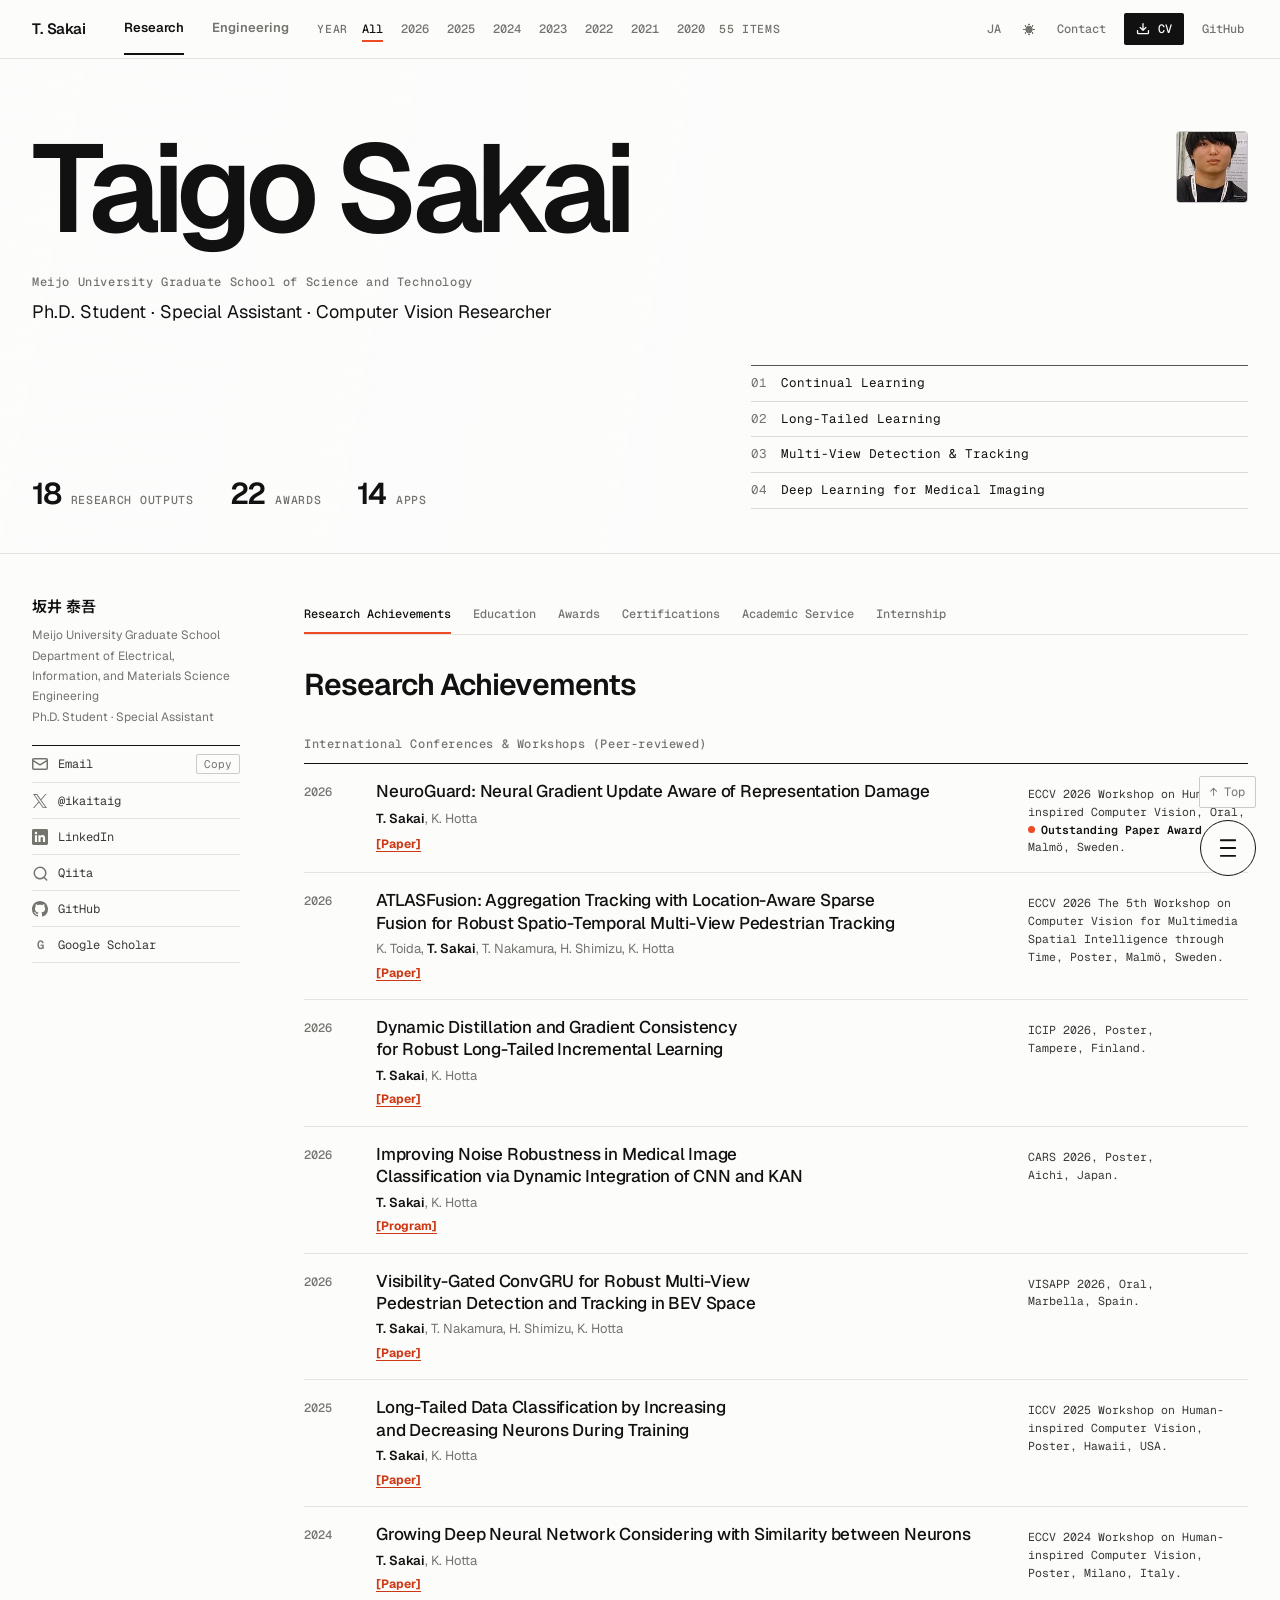
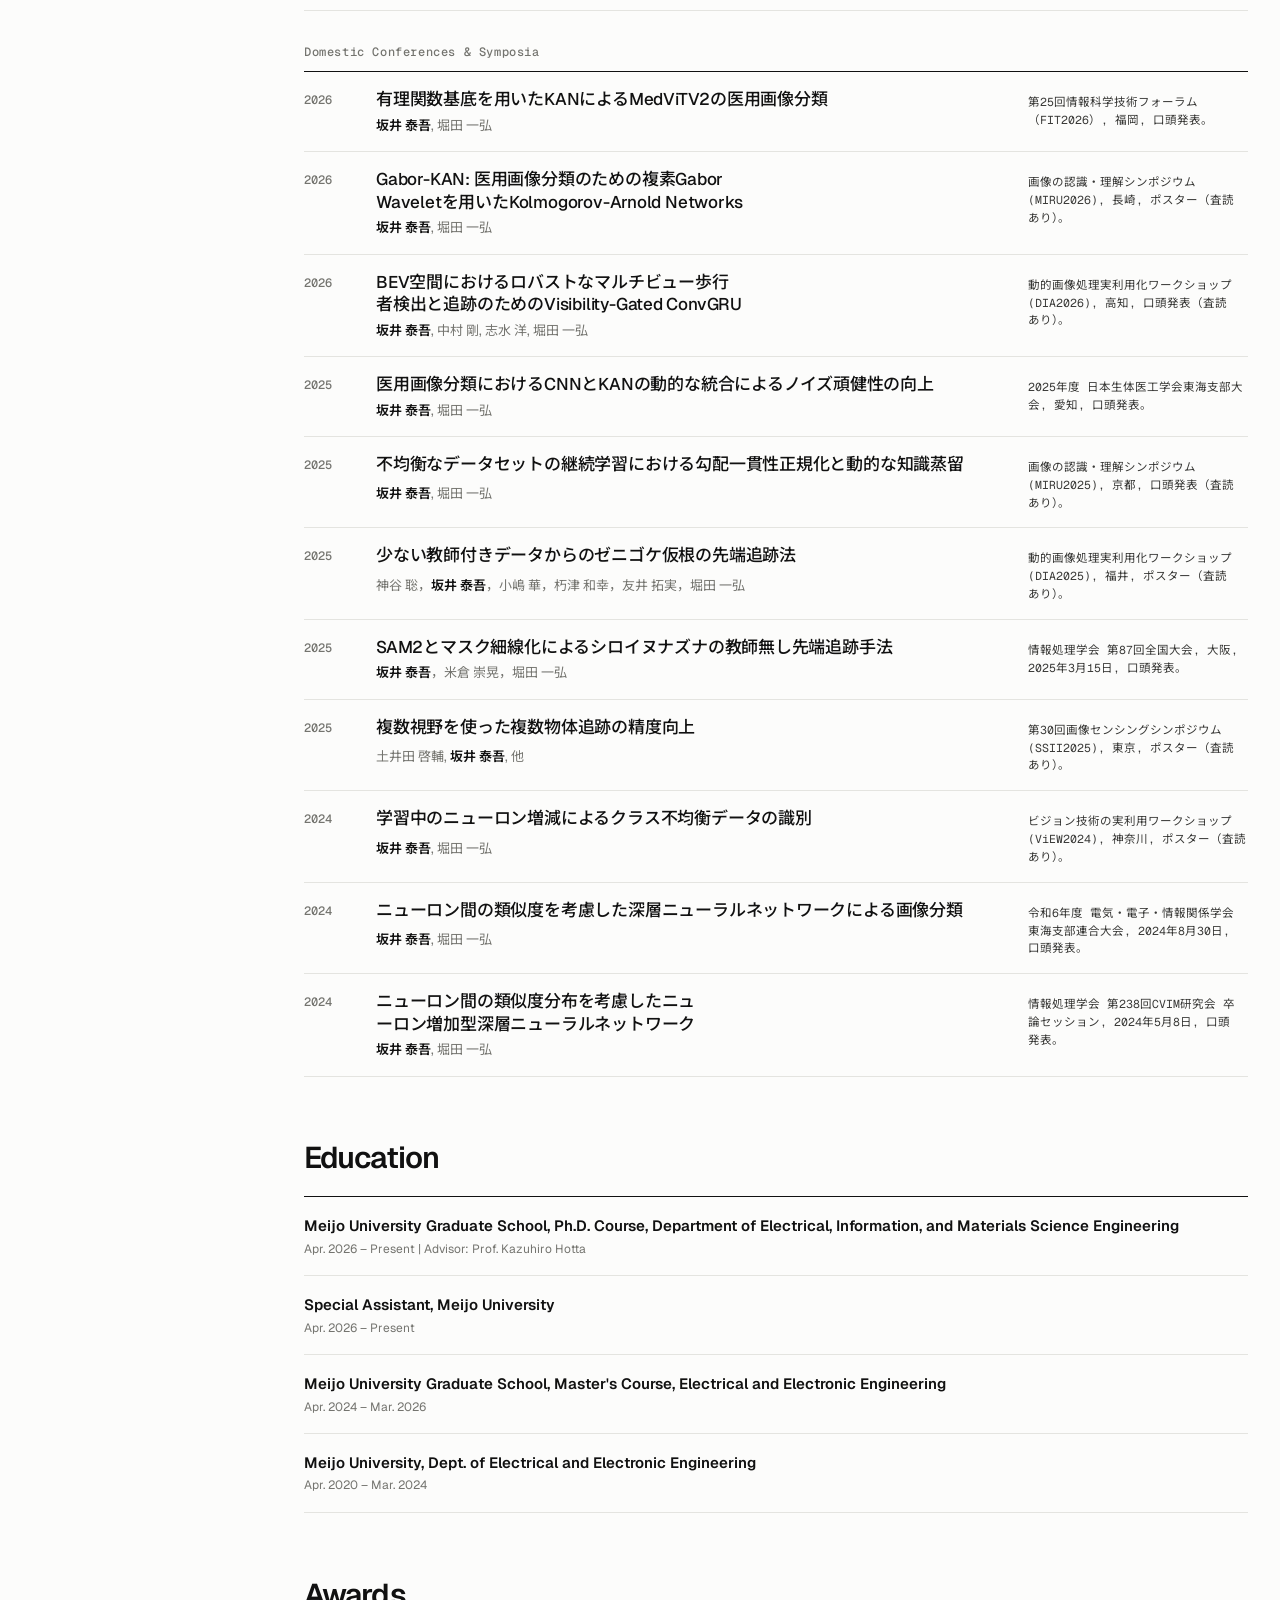
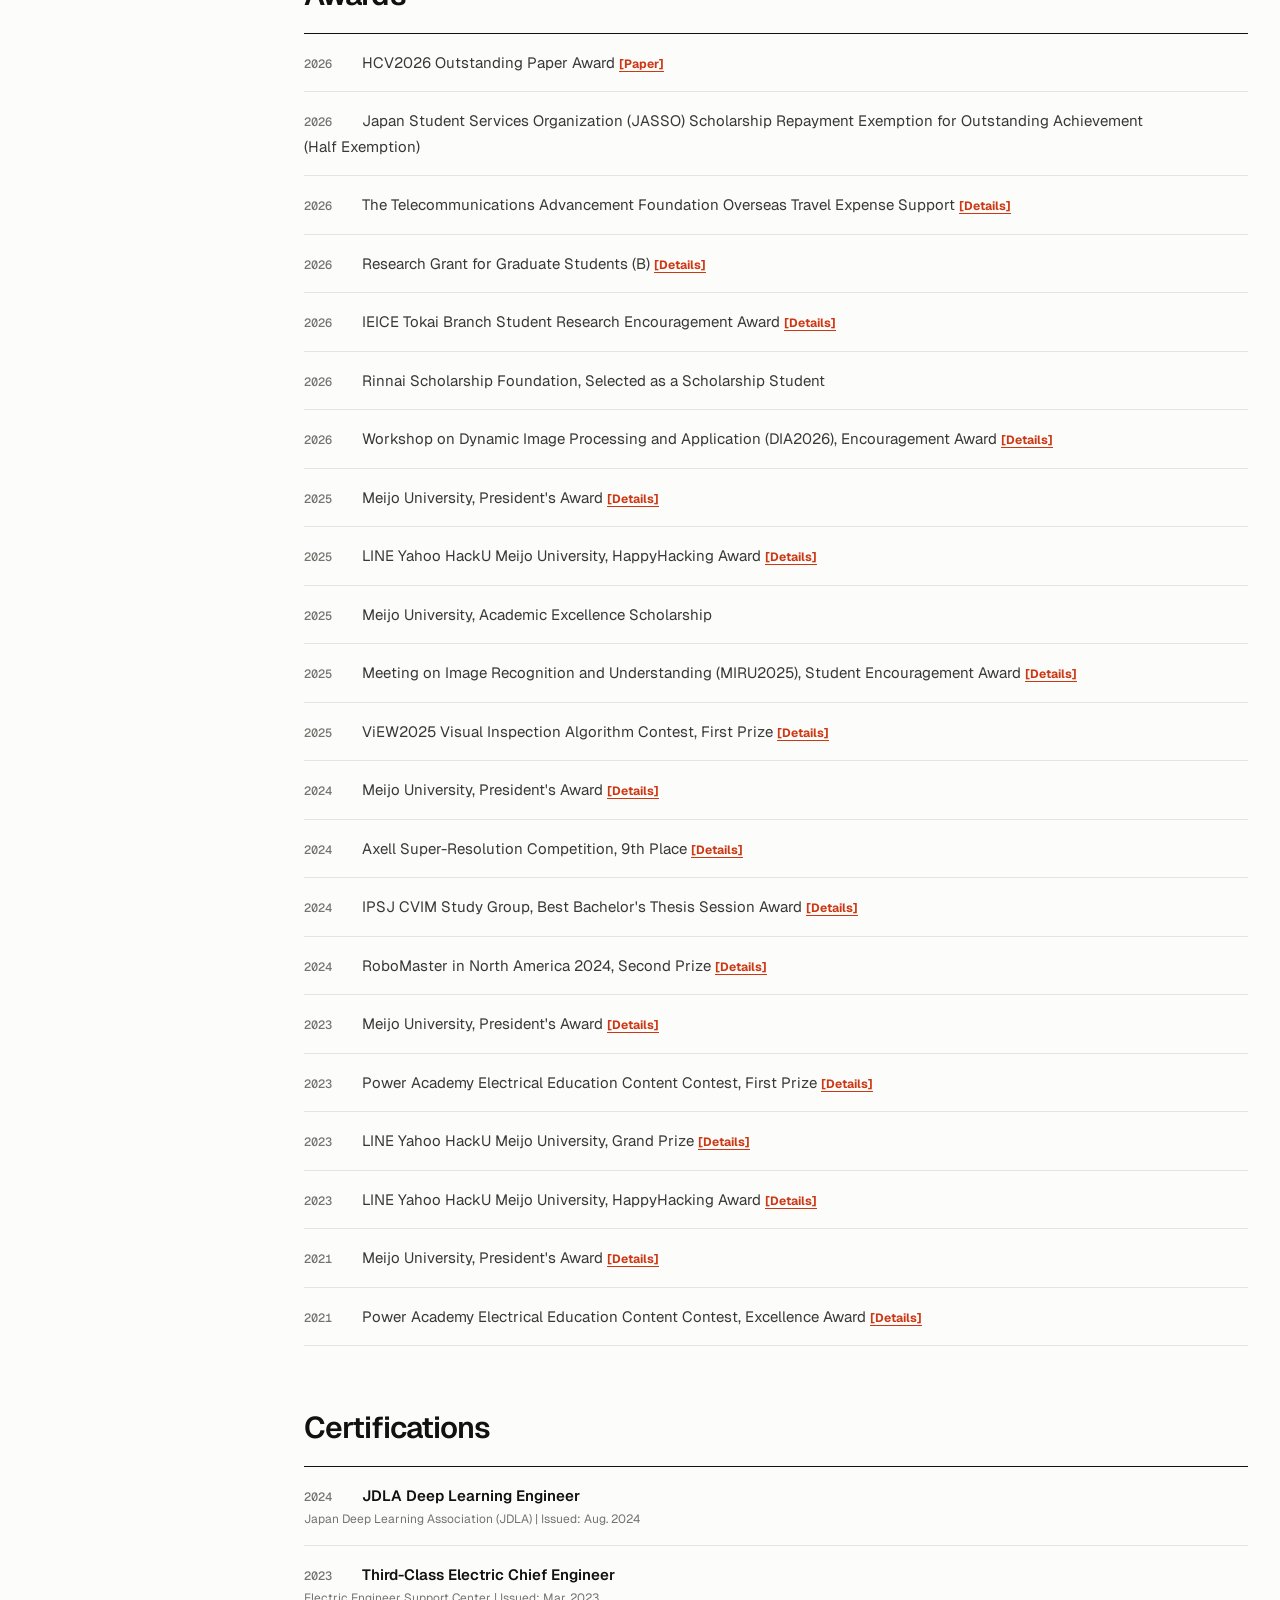
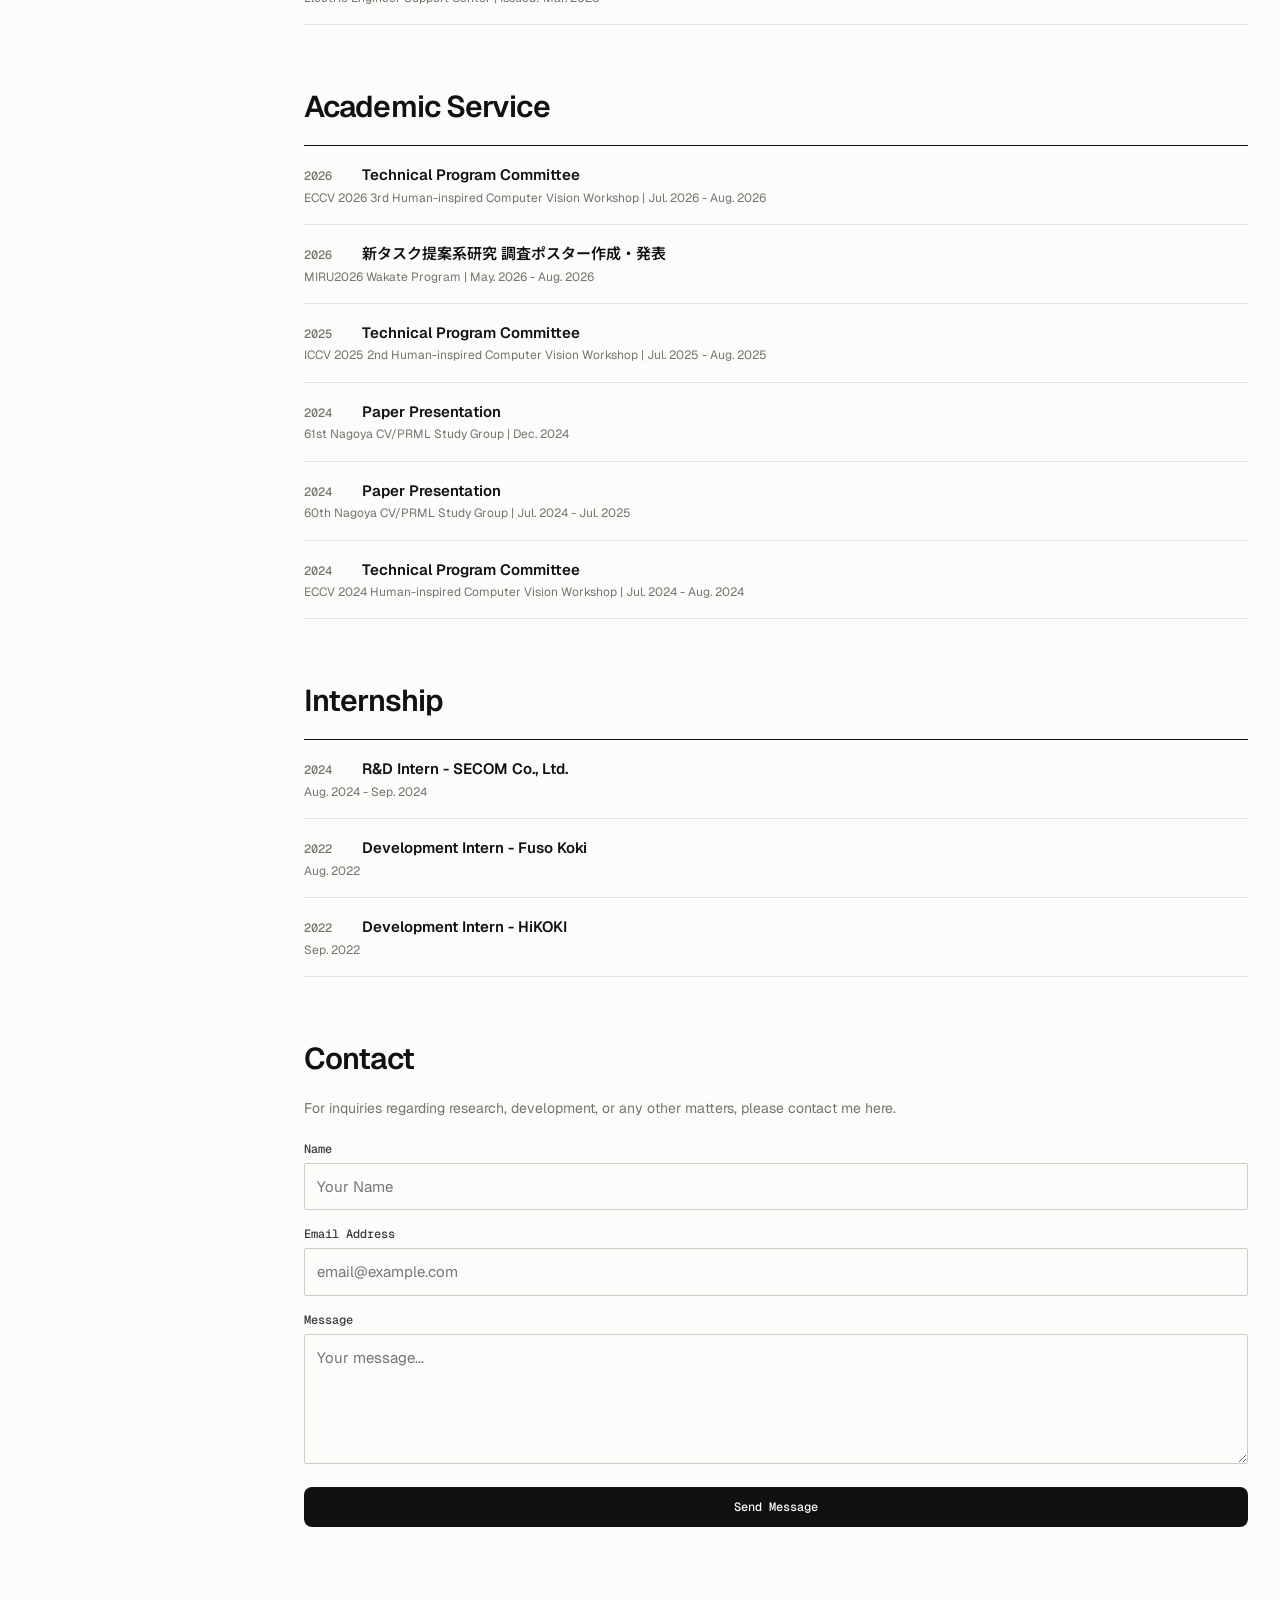
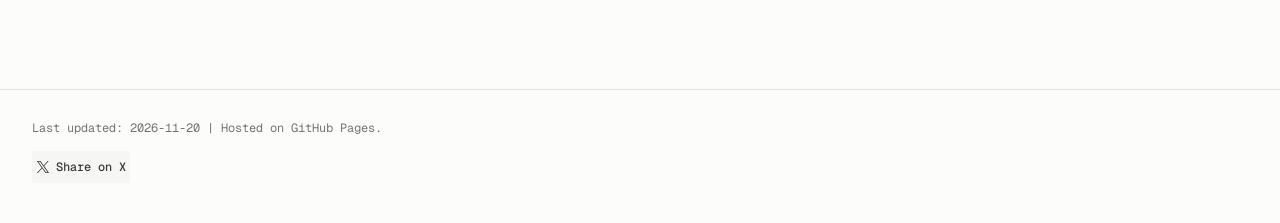
==== commit f0b39e08: "chore: update portfolio assets and optimized images" ====
--- a/index.html
+++ b/index.html
@@ -1058,8 +1058,8 @@
       </div>
     </div>
     <footer class="footer">
-      <span lang="ja">最終更新: <span id="last-updated">2026-10-16</span> | Hosted on GitHub Pages.</span>
-      <span lang="en">Last updated: <span id="last-updated-en">2026-10-16</span> | Hosted on GitHub Pages.</span>
+      <span lang="ja">最終更新: <span id="last-updated">2026-11-20</span> | Hosted on GitHub Pages.</span>
+      <span lang="en">Last updated: <span id="last-updated-en">2026-11-20</span> | Hosted on GitHub Pages.</span>
       <div style="margin-top: 12px;">
         <a id="share-btn"
           href="https://twitter.com/intent/tweet?text=Check%20out%20Taigo%20Sakai's%20Portfolio!&url=https://sakai1250.github.io/&via=ikaitaig"
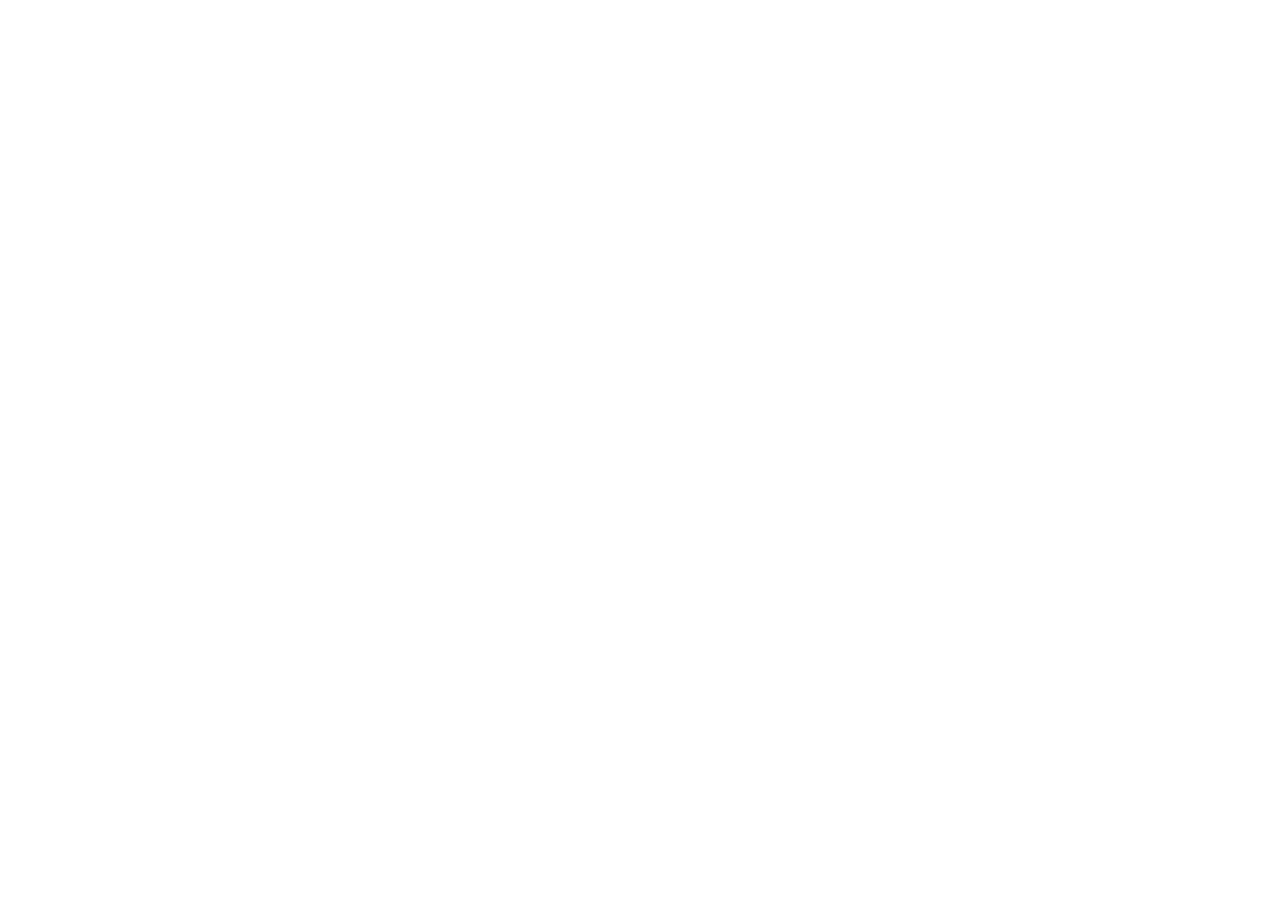
==== commit c15e54ff: "Revert "Redesign portfolio: Index design system, hero network figure, typeset publications"" ====
--- a/index.html
+++ b/index.html
@@ -8,7 +8,7 @@
   <link rel="preconnect" href="https://fonts.googleapis.com">
   <link rel="preconnect" href="https://fonts.gstatic.com" crossorigin>
   <link
-    href="https://fonts.googleapis.com/css2?family=Geist:wght@400;500;600;700&family=Geist+Mono:wght@400;500;600&family=Noto+Sans+JP:wght@400;500;700&display=swap"
+    href="https://fonts.googleapis.com/css2?family=Cormorant+Garamond:wght@500;600;700&family=DM+Sans:wght@400;500;600;700&family=Noto+Sans+JP:wght@400;500;600;700&display=swap"
     rel="stylesheet" media="print" onload="this.media='all'">
   <meta name="viewport" content="width=device-width, initial-scale=1.0">
   <meta name="description"
@@ -18,7 +18,7 @@
   <link rel="preconnect" href="https://img.shields.io">
   <link rel="dns-prefetch" href="https://api.rss2json.com">
   <!-- Dynamic Theme Color for Mobile Browsers -->
-  <meta name="theme-color" content="#FCFCFB">
+  <meta name="theme-color" content="#F7F3EA">
   <meta property="og:title" content="Taigo Sakai | Ph.D. Student, Special Assistant &amp; Computer Vision Researcher">
   <meta property="og:description"
     content="名城大学大学院 博士後期課程・Special Assistant 坂井泰吾のポートフォリオ。Continual Learning、Long-Tailed Learning、Multi-View Detection &amp; Tracking、Deep Learning for Medical Imagingの研究とiOS/Web開発実績を紹介しています。">
@@ -33,7 +33,7 @@
   <meta name="twitter:description" content="Ph.D. Student and Special Assistant at Meijo University researching Continual Learning, Long-Tailed Learning, Multi-View Detection &amp; Tracking, and Deep Learning for Medical Imaging.">
   <meta name="twitter:image" content="https://sakai1250.github.io/assets/avatar.jpg">
   <meta name="twitter:image:alt" content="Portrait of Taigo Sakai">
-  <link rel="stylesheet" href="style.css?v=9790d7e7b9bd" />
+  <link rel="stylesheet" href="style.css?v=67c63f899e7b" />
   <!-- Structured Data (JSON-LD) for SEO & Professionalism -->
   <script type="application/ld+json">
   {
@@ -104,7 +104,70 @@
 
     <header class="header-bar">
       <div class="header-inner">
-        <a class="header-brand" href="#top">T. Sakai</a>
+        <div class="header-top">
+          <div class="header-profile">
+            <img class="header-avatar" src="assets/avatar.jpg" alt="" width="80" height="80" loading="eager" fetchpriority="high">
+            <div class="header-identity">
+              <h1 class="header-name">Taigo Sakai</h1>
+              <div class="header-subtitle">
+                <span lang="ja">名城大学 大学院 理工学研究科</span>
+                <span lang="en">Meijo University Graduate School of Science and Technology</span>
+              </div>
+              <div class="typing-container"><span id="typing-text">Ph.D. Student · Special Assistant · Computer Vision Researcher</span></div>
+            </div>
+          </div>
+
+          <!-- Stats (Middle) -->
+          <div class="header-stats">
+            <a class="stat-item" href="#research-research-achievements">
+              <div class="stat-value" id="stat-papers">18</div>
+              <div class="stat-label">
+                <span lang="ja">研究業績</span>
+                <span lang="en">Research outputs</span>
+              </div>
+            </a>
+            <a class="stat-item" href="#research-awards">
+              <div class="stat-value" id="stat-awards">22</div>
+              <div class="stat-label">
+                <span lang="ja">受賞</span>
+                <span lang="en">Awards</span>
+              </div>
+            </a>
+            <a class="stat-item" href="#engineer-my-apps-and-services">
+              <div class="stat-value" id="stat-apps">10</div>
+              <div class="stat-label">
+                <span lang="ja">アプリ</span>
+                <span lang="en">Apps</span>
+              </div>
+            </a>
+          </div>
+
+          <div class="header-actions">
+            <button class="header-btn" id="lang-toggle" type="button" aria-label="英語に切り替え">
+              <span lang="ja">EN</span>
+              <span lang="en">JA</span>
+            </button>
+            <button class="header-btn" id="theme-toggle" type="button" aria-label="ライトテーマに切り替え">
+              <span id="theme-icon" aria-hidden="true">☾</span>
+            </button>
+            <a href="#contact" class="header-btn scroll-link">
+              <span lang="ja">連絡</span>
+              <span lang="en">Contact</span>
+            </a>
+            <a href="assets/cv.pdf" target="_blank" class="header-btn primary" rel="noopener noreferrer">
+              <svg class="octicon octicon-download" viewBox="0 0 16 16" width="14" height="14" aria-hidden="true" fill="currentColor" style="margin-right:2px;">
+                <path d="M2.75 14A1.75 1.75 0 0 1 1 12.25v-2.5a.75.75 0 0 1 1.5 0v2.5c0 .138.112.25.25.25h10.5a.25.25 0 0 0 .25-.25v-2.5a.75.75 0 0 1 1.5 0v2.5A1.75 1.75 0 0 1 13.25 14Z"></path>
+                <path d="M7.25 7.689V2a.75.75 0 0 1 1.5 0v5.689l1.97-1.969a.749.749 0 1 1 1.06 1.06l-3.25 3.25a.749.749 0 0 1-1.06 0L4.22 6.78a.749.749 0 1 1 1.06-1.06l1.97 1.969Z"></path>
+              </svg>
+              <span lang="ja">CV</span>
+              <span lang="en">CV</span>
+            </a>
+            <a href="https://github.com/sakai1250" target="_blank" class="header-btn" rel="noopener noreferrer">
+              <span lang="ja">GitHub</span>
+              <span lang="en">GitHub</span>
+            </a>
+          </div>
+        </div>
         <div class="header-tab-row">
           <nav class="tab-nav header-tab-nav" aria-label="研究と開発" data-ja-aria-label="研究と開発" data-en-aria-label="Research and engineering">
             <a class="tab-item active" id="research-tab" data-tab="research" href="#research-content" aria-current="true">
@@ -135,81 +198,8 @@
             <span id="search-count" class="filter-label" role="status" aria-live="polite" aria-atomic="true"><span lang="ja"></span><span lang="en"></span></span>
           </div>
         </div>
-          <div class="header-actions">
-            <button class="header-btn" id="lang-toggle" type="button" aria-label="英語に切り替え">
-              <span lang="ja">EN</span>
-              <span lang="en">JA</span>
-            </button>
-            <button class="header-btn" id="theme-toggle" type="button" aria-label="ライトテーマに切り替え">
-              <span id="theme-icon" aria-hidden="true">☾</span>
-            </button>
-            <a href="#contact" class="header-btn scroll-link">
-              <span lang="ja">連絡</span>
-              <span lang="en">Contact</span>
-            </a>
-            <a href="assets/cv.pdf" target="_blank" class="header-btn primary" rel="noopener noreferrer">
-              <svg class="octicon octicon-download" viewBox="0 0 16 16" width="14" height="14" aria-hidden="true" fill="currentColor" style="margin-right:2px;">
-                <path d="M2.75 14A1.75 1.75 0 0 1 1 12.25v-2.5a.75.75 0 0 1 1.5 0v2.5c0 .138.112.25.25.25h10.5a.25.25 0 0 0 .25-.25v-2.5a.75.75 0 0 1 1.5 0v2.5A1.75 1.75 0 0 1 13.25 14Z"></path>
-                <path d="M7.25 7.689V2a.75.75 0 0 1 1.5 0v5.689l1.97-1.969a.749.749 0 1 1 1.06 1.06l-3.25 3.25a.749.749 0 0 1-1.06 0L4.22 6.78a.749.749 0 1 1 1.06-1.06l1.97 1.969Z"></path>
-              </svg>
-              <span lang="ja">CV</span>
-              <span lang="en">CV</span>
-            </a>
-            <a href="https://github.com/sakai1250" target="_blank" class="header-btn" rel="noopener noreferrer">
-              <span lang="ja">GitHub</span>
-              <span lang="en">GitHub</span>
-            </a>
-          </div>
       </div>
     </header>
-
-    <section class="hero" id="top">
-      <canvas id="hero-network" class="hero-canvas" aria-hidden="true"></canvas>
-      <div class="header-profile">
-        <img class="header-avatar" src="assets/avatar.jpg" alt="" width="80" height="80" loading="eager" fetchpriority="high">
-        <div class="header-identity">
-          <h1 class="header-name">Taigo Sakai</h1>
-          <div class="header-subtitle">
-            <span lang="ja">名城大学 大学院 理工学研究科</span>
-            <span lang="en">Meijo University Graduate School of Science and Technology</span>
-          </div>
-          <div class="typing-container"><span id="typing-text">Ph.D. Student · Special Assistant · Computer Vision Researcher</span></div>
-        </div>
-      </div>
-
-      <ul class="hero-areas">
-        <li>Continual Learning</li>
-        <li>Long-Tailed Learning</li>
-        <li>Multi-View Detection &amp; Tracking</li>
-        <li>Deep Learning for Medical Imaging</li>
-      </ul>
-
-      <!-- Stats (Middle) -->
-      <div class="header-stats">
-        <a class="stat-item" href="#research-research-achievements">
-          <div class="stat-value" id="stat-papers">18</div>
-          <div class="stat-label">
-            <span lang="ja">研究業績</span>
-            <span lang="en">Research outputs</span>
-          </div>
-        </a>
-        <a class="stat-item" href="#research-awards">
-          <div class="stat-value" id="stat-awards">22</div>
-          <div class="stat-label">
-            <span lang="ja">受賞</span>
-            <span lang="en">Awards</span>
-          </div>
-        </a>
-        <a class="stat-item" href="#engineer-my-apps-and-services">
-          <div class="stat-value" id="stat-apps">10</div>
-          <div class="stat-label">
-            <span lang="ja">アプリ</span>
-            <span lang="en">Apps</span>
-          </div>
-        </a>
-      </div>
-
-    </section>
 
     <div id="content">
       <div class="container-lg">
@@ -295,45 +285,45 @@
               </h3>
               <ul class="repo-list">
                 <li data-year="2026">
-                  <span class="badge-year">2026</span> <span class="pub-authors"><b>T. Sakai</b>, K. Hotta</span>, <span class="pub-title"><span class="pub-q" aria-hidden="true">“</span>
-                  NeuroGuard: Neural Gradient Update Aware of Representation Damage<span class="pub-q" aria-hidden="true">,”</span></span>
-                  <div class="muted pub-venue">ECCV 2026 Workshop on Human-inspired Computer Vision, Oral, <span class="pub-tag">Outstanding Paper Award</span>, Malmö, Sweden.</div>
+                  <span class="badge-year">2026</span> <b>T. Sakai</b>, K. Hotta, “
+                  NeuroGuard: Neural Gradient Update Aware of Representation Damage,”
+                  <div class="muted">ECCV 2026 Workshop on Human-inspired Computer Vision, Oral, Outstanding Paper Award, Malmö, Sweden.</div>
                   <a href="https://arxiv.org/abs/2608.08068" target="_blank" style="display:inline-block; margin-top:4px; font-size:12px; font-weight:bold; color:var(--accent);" rel="noopener noreferrer" aria-label="Paper: NeuroGuard: Neural Gradient Update Aware of Representation Damage">[Paper]</a>
                 </li>
                 <li data-year="2026">
-                  <span class="badge-year">2026</span> <span class="pub-authors">K. Toida, <b>T. Sakai</b>, T. Nakamura, H. Shimizu, K. Hotta</span>, <span class="pub-title"><span class="pub-q" aria-hidden="true">“</span>
-                  ATLASFusion: Aggregation Tracking with Location-Aware Sparse Fusion for Robust Spatio-Temporal Multi-View Pedestrian Tracking<span class="pub-q" aria-hidden="true">,”</span></span>
-                  <div class="muted pub-venue">ECCV 2026 The 5th Workshop on Computer Vision for Multimedia Spatial Intelligence through Time, Poster, Malmö, Sweden.</div>
+                  <span class="badge-year">2026</span> K. Toida, <b>T. Sakai</b>, T. Nakamura, H. Shimizu, K. Hotta, “
+                  ATLASFusion: Aggregation Tracking with Location-Aware Sparse Fusion for Robust Spatio-Temporal Multi-View Pedestrian Tracking,”
+                  <div class="muted">ECCV 2026 The 5th Workshop on Computer Vision for Multimedia Spatial Intelligence through Time, Poster, Malmö, Sweden.</div>
                   <a href="https://arxiv.org/abs/2509.08421" target="_blank" style="display:inline-block; margin-top:4px; font-size:12px; font-weight:bold; color:var(--accent);" rel="noopener noreferrer" aria-label="Paper: ATLASFusion: Aggregation Tracking with Location-Aware Sparse Fusion for Robust Spatio-Temporal Multi-View Pedestrian Tracking">[Paper]</a>
                 </li>
                 <li data-year="2026">
-                  <span class="badge-year">2026</span> <span class="pub-authors"><b>T. Sakai</b>, K. Hotta</span>, <span class="pub-title"><span class="pub-q" aria-hidden="true">“</span>
-                  Dynamic Distillation and Gradient Consistency for Robust Long-Tailed Incremental Learning<span class="pub-q" aria-hidden="true">,”</span></span>
-                  <div class="muted pub-venue">ICIP 2026, Poster, Tampere, Finland.</div>
+                  <span class="badge-year">2026</span> <b>T. Sakai</b>, K. Hotta, “
+                  Dynamic Distillation and Gradient Consistency for Robust Long-Tailed Incremental Learning,”
+                  <div class="muted">ICIP 2026, Poster, Tampere, Finland.</div>
                   <a href="https://arxiv.org/abs/2605.03364" target="_blank" style="display:inline-block; margin-top:4px; font-size:12px; font-weight:bold; color:var(--accent);" rel="noopener noreferrer" aria-label="Paper: Dynamic Distillation and Gradient Consistency for Robust Long-Tailed Incremental Learning">[Paper]</a>
                 </li>
                 <li data-year="2026">
-                  <span class="badge-year">2026</span> <span class="pub-authors"><b>T. Sakai</b>, K. Hotta</span>, <span class="pub-title"><span class="pub-q" aria-hidden="true">“</span>
-                  Improving Noise Robustness in Medical Image Classification via Dynamic Integration of CNN and KAN<span class="pub-q" aria-hidden="true">,”</span></span>
-                  <div class="muted pub-venue">CARS 2026, Poster, Aichi, Japan.</div>
+                  <span class="badge-year">2026</span> <b>T. Sakai</b>, K. Hotta, “
+                  Improving Noise Robustness in Medical Image Classification via Dynamic Integration of CNN and KAN,”
+                  <div class="muted">CARS 2026, Poster, Aichi, Japan.</div>
                   <a href="https://cars-int.org/scientific-program/" target="_blank" style="display:inline-block; margin-top:4px; font-size:12px; font-weight:bold; color:var(--accent);" rel="noopener noreferrer" aria-label="Program: Improving Noise Robustness in Medical Image Classification via Dynamic Integration of CNN and KAN">[Program]</a>
                 </li>
                 <li data-year="2026">
-                  <span class="badge-year">2026</span> <span class="pub-authors"><b>T. Sakai</b>, T. Nakamura, H. Shimizu, K. Hotta</span>, <span class="pub-title"><span class="pub-q" aria-hidden="true">“</span>Visibility-Gated
-                  ConvGRU for Robust Multi-View Pedestrian Detection and Tracking in BEV Space<span class="pub-q" aria-hidden="true">,”</span></span>
-                  <div class="muted pub-venue">VISAPP 2026, Oral, Marbella, Spain.</div>
+                  <span class="badge-year">2026</span> <b>T. Sakai</b>, T. Nakamura, H. Shimizu, K. Hotta, “Visibility-Gated
+                  ConvGRU for Robust Multi-View Pedestrian Detection and Tracking in BEV Space,”
+                  <div class="muted">VISAPP 2026, Oral, Marbella, Spain.</div>
                   <a href="https://www.scitepress.org/PublishedPapers/2026/144227/" target="_blank" style="display:inline-block; margin-top:4px; font-size:12px; font-weight:bold; color:var(--accent);" rel="noopener noreferrer" aria-label="Paper: Visibility-Gated ConvGRU for Robust Multi-View Pedestrian Detection and Tracking in BEV Space">[Paper]</a>
                 </li>
                 <li data-year="2025">
-                  <span class="badge-year">2025</span> <span class="pub-authors"><b>T. Sakai</b>, K. Hotta</span>, <span class="pub-title"><span class="pub-q" aria-hidden="true">“</span>Long-Tailed Data Classification by
-                  Increasing and Decreasing Neurons During Training<span class="pub-q" aria-hidden="true">,”</span></span>
-                  <div class="muted pub-venue">ICCV 2025 Workshop on Human-inspired Computer Vision, Poster, Hawaii, USA.</div>
+                  <span class="badge-year">2025</span> <b>T. Sakai</b>, K. Hotta, “Long-Tailed Data Classification by
+                  Increasing and Decreasing Neurons During Training,”
+                  <div class="muted">ICCV 2025 Workshop on Human-inspired Computer Vision, Poster, Hawaii, USA.</div>
                   <a href="https://openaccess.thecvf.com/content/ICCV2025W/HCV/html/Sakai_Long-Tailed_Data_Classification_by_Increasing_and_Decreasing_Neurons_During_Training_ICCVW_2025_paper.html" target="_blank" style="display:inline-block; margin-top:4px; font-size:12px; font-weight:bold; color:var(--accent);" rel="noopener noreferrer" aria-label="Paper: Long-Tailed Data Classification by Increasing and Decreasing Neurons During Training">[Paper]</a>
                 </li>
                 <li data-year="2024">
-                  <span class="badge-year">2024</span> <span class="pub-authors"><b>T. Sakai</b>, K. Hotta</span>, <span class="pub-title"><span class="pub-q" aria-hidden="true">“</span>Growing Deep Neural Network Considering with
-                  Similarity between Neurons<span class="pub-q" aria-hidden="true">,”</span></span>
-                  <div class="muted pub-venue">ECCV 2024 Workshop on Human-inspired Computer Vision, Poster, Milano, Italy.</div>
+                  <span class="badge-year">2024</span> <b>T. Sakai</b>, K. Hotta, “Growing Deep Neural Network Considering with
+                  Similarity between Neurons,”
+                  <div class="muted">ECCV 2024 Workshop on Human-inspired Computer Vision, Poster, Milano, Italy.</div>
                   <a href="https://link.springer.com/chapter/10.1007/978-3-031-91578-9_13" target="_blank" style="display:inline-block; margin-top:4px; font-size:12px; font-weight:bold; color:var(--accent);" rel="noopener noreferrer" aria-label="Paper: Growing Deep Neural Network Considering with Similarity between Neurons">[Paper]</a>
                 </li>
               </ul>
@@ -344,51 +334,51 @@
               </h3>
               <ul class="repo-list">
                 <li data-year="2026">
-                  <span class="badge-year">2026</span> <span class="pub-authors"><b>坂井 泰吾</b>, 堀田 一弘</span>,
-                  <span class="pub-title"><span class="pub-q" aria-hidden="true">「</span>有理関数基底を用いたKANによるMedViTV2の医用画像分類<span class="pub-q" aria-hidden="true">」</span></span>
-                  <div class="muted pub-venue">第25回情報科学技術フォーラム（FIT2026）, 福岡, 口頭発表。</div>
+                  <span class="badge-year">2026</span> <b>坂井 泰吾</b>, 堀田 一弘,
+                  「有理関数基底を用いたKANによるMedViTV2の医用画像分類」
+                  <div class="muted">第25回情報科学技術フォーラム（FIT2026）, 福岡, 口頭発表。</div>
                 </li>
                 <li data-year="2026">
-                  <span class="badge-year">2026</span> <span class="pub-authors"><b>坂井 泰吾</b>, 堀田 一弘</span>,
-                  <span class="pub-title"><span class="pub-q" aria-hidden="true">「</span>Gabor-KAN: 医用画像分類のための複素Gabor Waveletを用いたKolmogorov-Arnold Networks<span class="pub-q" aria-hidden="true">」</span></span>
-                  <div class="muted pub-venue">画像の認識・理解シンポジウム (MIRU2026), 長崎, ポスター（査読あり）。</div>
+                  <span class="badge-year">2026</span> <b>坂井 泰吾</b>, 堀田 一弘,
+                  「Gabor-KAN: 医用画像分類のための複素Gabor Waveletを用いたKolmogorov-Arnold Networks」
+                  <div class="muted">画像の認識・理解シンポジウム (MIRU2026), 長崎, ポスター（査読あり）。</div>
                 </li>
                 <li data-year="2026">
-                  <span class="badge-year">2026</span> <span class="pub-authors"><b>坂井 泰吾</b>, 中村 剛, 志水 洋, 堀田 一弘</span>,
-                  <span class="pub-title"><span class="pub-q" aria-hidden="true">「</span>BEV空間におけるロバストなマルチビュー歩行者検出と追跡のためのVisibility-Gated ConvGRU<span class="pub-q" aria-hidden="true">」</span></span>
-                  <div class="muted pub-venue">動的画像処理実利用化ワークショップ (DIA2026), 高知, 口頭発表（査読あり）。</div>
+                  <span class="badge-year">2026</span> <b>坂井 泰吾</b>, 中村 剛, 志水 洋, 堀田 一弘,
+                  「BEV空間におけるロバストなマルチビュー歩行者検出と追跡のためのVisibility-Gated ConvGRU」
+                  <div class="muted">動的画像処理実利用化ワークショップ (DIA2026), 高知, 口頭発表（査読あり）。</div>
                 </li>
                 <li data-year="2025">
-                  <span class="badge-year">2025</span> <span class="pub-authors"><b>坂井 泰吾</b>, 堀田 一弘</span>, <span class="pub-title"><span class="pub-q" aria-hidden="true">「</span>医用画像分類におけるCNNとKANの動的な統合によるノイズ頑健性の向上<span class="pub-q" aria-hidden="true">」</span></span>
-                  <div class="muted pub-venue">2025年度 日本生体医工学会東海支部大会, 愛知, 口頭発表。</div>
+                  <span class="badge-year">2025</span> <b>坂井 泰吾</b>, 堀田 一弘, 「医用画像分類におけるCNNとKANの動的な統合によるノイズ頑健性の向上」
+                  <div class="muted">2025年度 日本生体医工学会東海支部大会, 愛知, 口頭発表。</div>
                 </li>
                 <li data-year="2025">
-                  <span class="badge-year">2025</span> <span class="pub-authors"><b>坂井 泰吾</b>, 堀田 一弘</span>, <span class="pub-title"><span class="pub-q" aria-hidden="true">「</span>不均衡なデータセットの継続学習における勾配一貫性正規化と動的な知識蒸留<span class="pub-q" aria-hidden="true">」</span></span>
-                  <div class="muted pub-venue">画像の認識・理解シンポジウム (MIRU2025), 京都, 口頭発表（査読あり）。</div>
+                  <span class="badge-year">2025</span> <b>坂井 泰吾</b>, 堀田 一弘, 「不均衡なデータセットの継続学習における勾配一貫性正規化と動的な知識蒸留」
+                  <div class="muted">画像の認識・理解シンポジウム (MIRU2025), 京都, 口頭発表（査読あり）。</div>
                 </li>
                 <li data-year="2025">
-                  <span class="badge-year">2025</span> <span class="pub-authors">神谷 聡，<b>坂井 泰吾</b>，小嶋 華，朽津 和幸，友井 拓実，堀田 一弘</span>, <span class="pub-title"><span class="pub-q" aria-hidden="true">「</span>少ない教師付きデータからのゼニゴケ仮根の先端追跡法<span class="pub-q" aria-hidden="true">」</span></span>
-                  <div class="muted pub-venue">動的画像処理実利用化ワークショップ (DIA2025), 福井, ポスター（査読あり）。</div>
+                  <span class="badge-year">2025</span> 神谷 聡，<b>坂井 泰吾</b>，小嶋 華，朽津 和幸，友井 拓実，堀田 一弘, 「少ない教師付きデータからのゼニゴケ仮根の先端追跡法」
+                  <div class="muted">動的画像処理実利用化ワークショップ (DIA2025), 福井, ポスター（査読あり）。</div>
                 </li>
                 <li data-year="2025">
-                  <span class="badge-year">2025</span> <span class="pub-authors"><b>坂井 泰吾</b>，米倉 崇晃，堀田 一弘</span>, <span class="pub-title"><span class="pub-q" aria-hidden="true">「</span>SAM2とマスク細線化によるシロイヌナズナの教師無し先端追跡手法<span class="pub-q" aria-hidden="true">」</span></span>
-                  <div class="muted pub-venue">情報処理学会 第87回全国大会, 大阪, 2025年3月15日, 口頭発表。</div>
+                  <span class="badge-year">2025</span> <b>坂井 泰吾</b>，米倉 崇晃，堀田 一弘, 「SAM2とマスク細線化によるシロイヌナズナの教師無し先端追跡手法」
+                  <div class="muted">情報処理学会 第87回全国大会, 大阪, 2025年3月15日, 口頭発表。</div>
                 </li>
                 <li data-year="2025">
-                  <span class="badge-year">2025</span> <span class="pub-authors">土井田 啓輔, <b>坂井 泰吾</b>, 他</span>, <span class="pub-title"><span class="pub-q" aria-hidden="true">「</span>複数視野を使った複数物体追跡の精度向上<span class="pub-q" aria-hidden="true">」</span></span>
-                  <div class="muted pub-venue">第30回画像センシングシンポジウム (SSII2025), 東京, ポスター（査読あり）。</div>
+                  <span class="badge-year">2025</span> 土井田 啓輔, <b>坂井 泰吾</b>, 他, 「複数視野を使った複数物体追跡の精度向上」
+                  <div class="muted">第30回画像センシングシンポジウム (SSII2025), 東京, ポスター（査読あり）。</div>
                 </li>
                 <li data-year="2024">
-                  <span class="badge-year">2024</span> <span class="pub-authors"><b>坂井 泰吾</b>, 堀田 一弘</span>, <span class="pub-title"><span class="pub-q" aria-hidden="true">「</span>学習中のニューロン増減によるクラス不均衡データの識別<span class="pub-q" aria-hidden="true">」</span></span>
-                  <div class="muted pub-venue">ビジョン技術の実利用ワークショップ (ViEW2024), 神奈川, ポスター（査読あり）。</div>
+                  <span class="badge-year">2024</span> <b>坂井 泰吾</b>, 堀田 一弘, 「学習中のニューロン増減によるクラス不均衡データの識別」
+                  <div class="muted">ビジョン技術の実利用ワークショップ (ViEW2024), 神奈川, ポスター（査読あり）。</div>
                 </li>
                 <li data-year="2024">
-                  <span class="badge-year">2024</span> <span class="pub-authors"><b>坂井 泰吾</b>, 堀田 一弘</span>, <span class="pub-title"><span class="pub-q" aria-hidden="true">「</span>ニューロン間の類似度を考慮した深層ニューラルネットワークによる画像分類<span class="pub-q" aria-hidden="true">」</span></span>
-                  <div class="muted pub-venue">令和6年度 電気・電子・情報関係学会 東海支部連合大会, 2024年8月30日, 口頭発表。</div>
+                  <span class="badge-year">2024</span> <b>坂井 泰吾</b>, 堀田 一弘, 「ニューロン間の類似度を考慮した深層ニューラルネットワークによる画像分類」
+                  <div class="muted">令和6年度 電気・電子・情報関係学会 東海支部連合大会, 2024年8月30日, 口頭発表。</div>
                 </li>
                 <li data-year="2024">
-                  <span class="badge-year">2024</span> <span class="pub-authors"><b>坂井 泰吾</b>, 堀田 一弘</span>, <span class="pub-title"><span class="pub-q" aria-hidden="true">「</span>ニューロン間の類似度分布を考慮したニューロン増加型深層ニューラルネットワーク<span class="pub-q" aria-hidden="true">」</span></span>
-                  <div class="muted pub-venue">情報処理学会 第238回CVIM研究会 卒論セッション, 2024年5月8日, 口頭発表。</div>
+                  <span class="badge-year">2024</span> <b>坂井 泰吾</b>, 堀田 一弘, 「ニューロン間の類似度分布を考慮したニューロン増加型深層ニューラルネットワーク」
+                  <div class="muted">情報処理学会 第238回CVIM研究会 卒論セッション, 2024年5月8日, 口頭発表。</div>
                 </li>
               </ul>
             </section>
@@ -1111,8 +1101,7 @@
     </div>
   </div>
 
-  <script src="main.js?v=34fd2dc0091d"></script>
-  <script src="hero-network.js?v=c2e42f0ec753" defer></script>
+  <script src="main.js?v=4cc190b88243"></script>
 </body>
 
 </html>
--- a/style.css
+++ b/style.css
@@ -1,738 +1,1304 @@
-/* === Taigo Sakai Portfolio — Index design system ===
-   Ruled paper, one accent hue, Geist / Geist Mono. No cards, soft shadows, or pills.
-   The hero follows the theme: ink on paper (light), light lines on ink (dark). */
-
-@layer reset, tokens, base, layout, components;
-
-@layer reset {
-  *, *::before, *::after { box-sizing: border-box; }
-  body, h1, h2, h3, p, ul, ol, figure { margin: 0; }
-  button, input, textarea { font: inherit; }
-  button, a { -webkit-tap-highlight-color: transparent; }
-  img { max-width: 100%; height: auto; }
-}
-
-@layer tokens {
-  :root {
-    color-scheme: light;
-    --bg: oklch(0.991 0.001 106);
-    --bg-2: oklch(0.991 0.001 106);
-    --surface: oklch(0.991 0.001 106);
-    --surface-2: oklch(0.972 0.002 106);
-    --surface-3: oklch(0.95 0.003 106);
-    --primary: oklch(0.178 0 90);
-    --primary-soft: oklch(0.3 0 90);
-    --text-main: oklch(0.178 0 90);
-    --text-sub: oklch(0.34 0.004 100);
-    --muted: oklch(0.557 0.008 107);
-    --accent: oklch(0.56 0.19 34);
-    --accent-mark: oklch(0.639 0.206 34);
-    --hair: oklch(0.918 0.005 106);
-    --stroke: oklch(0.918 0.005 106);
-    --stroke-strong: oklch(0.84 0.006 106);
-    --header-bg: oklch(0.991 0.001 106);
-    --hero-bg: var(--bg);
-    --hero-fg: var(--text-main);
-    --hero-muted: var(--muted);
-    --hero-accent-rgb: 238, 75, 36;
-    --hero-ink-rgb: 17, 17, 17;
-    --hero-node-rgb: 252, 252, 251;
-    --font-sans: "Geist", "Noto Sans JP", "Hiragino Kaku Gothic ProN", "Yu Gothic", system-ui, sans-serif;
-    --font-mono: "Geist Mono", ui-monospace, SFMono-Regular, Menlo, "Noto Sans JP", monospace;
-    --ease: cubic-bezier(0.22, 1, 0.36, 1);
-    --gutter: clamp(16px, 4vw, 32px);
-    --page-pad: max(var(--gutter), calc((100vw - 1240px) / 2));
+/* === Taigo Sakai Portfolio — Ivory Editorial Design System === */
+
+:root {
+  color-scheme: light;
+  --bg: #F7F3EA;
+  --bg-2: #FAF8F3;
+  --surface: #FFFFFF;
+  --surface-2: #FBFAF7;
+  --surface-3: #F0EBE1;
+  --primary: #071A2F;
+  --primary-soft: #102A43;
+  --text-main: #111827;
+  --text-sub: #374151;
+  --muted: #5B6472;
+  --accent: #8A611E;
+  --accent-2: #C6A15B;
+  --accent-soft: #EEE2CA;
+  --stroke: rgba(17, 24, 39, 0.10);
+  --stroke-strong: rgba(17, 24, 39, 0.18);
+  --header-bg: rgba(250, 248, 243, 0.92);
+  --profile-text: #F8F4E9;
+  --profile-muted: #C7C4BC;
+  --particle-color: rgba(138, 97, 30, 0.18);
+  --radius-sm: 8px;
+  --radius-md: 14px;
+  --radius-lg: 20px;
+  --shadow-sm: 0 4px 14px rgba(15, 23, 42, 0.05);
+  --shadow-md: 0 10px 30px rgba(15, 23, 42, 0.08);
+  --shadow-lg: 0 22px 52px rgba(15, 23, 42, 0.12);
+  --ease-organic: cubic-bezier(0.22, 1, 0.36, 1);
+  --ease-out-expo: cubic-bezier(0.19, 1, 0.22, 1);
+  --font-display: "Cormorant Garamond", Georgia, serif;
+  --font-ui: "DM Sans", "Noto Sans JP", system-ui, sans-serif;
+  --font-body: "DM Sans", "Noto Sans JP", system-ui, sans-serif;
+}
+
+[data-theme="dark"] {
+  color-scheme: dark;
+  --bg: #09131F;
+  --bg-2: #0D1B2A;
+  --surface: #102235;
+  --surface-2: #14283D;
+  --surface-3: #193149;
+  --primary: #F4F0E7;
+  --primary-soft: #E2D5B8;
+  --text-main: #F4F0E7;
+  --text-sub: #D6D0C3;
+  --muted: #9CA7B5;
+  --accent: #C6A15B;
+  --accent-2: #D2B574;
+  --accent-soft: #2B3540;
+  --stroke: rgba(226, 213, 184, 0.14);
+  --stroke-strong: rgba(226, 213, 184, 0.24);
+  --header-bg: rgba(9, 19, 31, 0.93);
+  --profile-text: #F4F0E7;
+  --profile-muted: #BFC5CC;
+  --particle-color: rgba(198, 161, 91, 0.14);
+  --shadow-sm: 0 5px 16px rgba(0, 0, 0, 0.15);
+  --shadow-md: 0 14px 34px rgba(0, 0, 0, 0.22);
+  --shadow-lg: 0 24px 58px rgba(0, 0, 0, 0.30);
+}
+
+* { box-sizing: border-box; }
+
+html {
+  scroll-behavior: smooth;
+  background: var(--bg);
+}
+
+body {
+  min-width: 0;
+  margin: 0;
+  background: var(--bg);
+  color: var(--text-main);
+  font-family: var(--font-body);
+  font-size: 15px;
+  line-height: 1.72;
+  -webkit-font-smoothing: antialiased;
+  text-rendering: optimizeLegibility;
+  transition: background-color 0.25s ease, color 0.25s ease;
+}
+
+body::before {
+  content: "";
+  position: fixed;
+  inset: 0;
+  z-index: -2;
+  pointer-events: none;
+  background:
+    radial-gradient(circle at 12% 8%, rgba(138, 97, 30, 0.050), transparent 26%),
+    radial-gradient(circle at 88% 30%, rgba(7, 26, 47, 0.035), transparent 30%),
+    var(--bg);
+}
+
+[data-theme="dark"] body::before {
+  background:
+    radial-gradient(circle at 14% 10%, rgba(198, 161, 91, 0.055), transparent 28%),
+    radial-gradient(circle at 84% 34%, rgba(65, 88, 112, 0.10), transparent 34%),
+    var(--bg);
+}
+
+:lang(ja) {
+  font-family: "Noto Sans JP", "Hiragino Kaku Gothic ProN", "Yu Gothic", sans-serif;
+}
+
+::selection { background: var(--accent-soft); color: var(--primary); }
+
+a {
+  color: var(--primary-soft);
+  text-decoration: none;
+  text-underline-offset: 3px;
+  transition: color 0.18s ease;
+}
+
+a:hover { color: var(--accent); }
+
+button,
+input,
+textarea { font: inherit; }
+
+button,
+a { -webkit-tap-highlight-color: transparent; }
+
+:focus-visible {
+  outline: 2px solid var(--accent);
+  outline-offset: 3px;
+}
+
+img { max-width: 100%; height: auto; }
+
+.page {
+  position: relative;
+  z-index: 1;
+  width: min(1360px, 100%);
+  margin: 0 auto;
+  padding: 28px 36px 48px;
+}
+
+.container-lg {
+  display: grid;
+  grid-template-columns: 304px minmax(0, 1fr);
+  gap: 38px;
+  margin-top: 38px;
+}
+
+.container-lg > * { min-width: 0; }
+.main-content { min-width: 0; }
+
+/* Header */
+.header-bar {
+  position: sticky;
+  top: 0;
+  z-index: 1100;
+  margin: -28px -36px 0;
+  padding: 24px 36px 18px;
+  background: var(--header-bg);
+  border-bottom: 1px solid var(--stroke);
+  backdrop-filter: blur(18px);
+  box-shadow: 0 1px 0 rgba(255, 255, 255, 0.24);
+  transition: padding 0.25s var(--ease-organic), box-shadow 0.25s ease;
+}
+
+.header-bar.scrolled {
+  padding-top: 14px;
+  padding-bottom: 14px;
+  box-shadow: var(--shadow-sm);
+}
+
+.header-inner {
+  position: relative;
+  z-index: 1;
+  display: flex;
+  flex-direction: column;
+  gap: 18px;
+}
+
+.header-top {
+  position: relative;
+  display: flex;
+  align-items: center;
+  justify-content: space-between;
+  gap: 22px;
+  flex-wrap: wrap;
+}
+
+.header-profile {
+  position: relative;
+  display: flex;
+  align-items: center;
+  gap: 18px;
+  min-width: 310px;
+}
+
+.header-avatar {
+  width: 80px;
+  height: 80px;
+  flex: 0 0 80px;
+  border-radius: 50%;
+  object-fit: cover;
+  border: 3px solid var(--surface);
+  box-shadow: 0 8px 20px rgba(15, 23, 42, 0.12);
+  cursor: default;
+  touch-action: auto;
+  user-select: none;
+  will-change: transform;
+  transition: transform 0.42s var(--ease-out-expo), box-shadow 0.2s ease;
+}
+
+.header-avatar.avatar-dragging {
+  position: relative;
+  z-index: 1200;
+  cursor: grabbing;
+  box-shadow: 0 18px 38px rgba(7, 26, 47, 0.22);
+  transition: box-shadow 0.2s ease;
+}
+
+.header-identity {
+  display: flex;
+  flex-direction: column;
+  gap: 3px;
+  min-width: 0;
+}
+
+.header-name {
+  margin: 0;
+  color: var(--primary);
+  font-family: var(--font-display);
+  font-size: clamp(34px, 4vw, 50px);
+  font-weight: 600;
+  letter-spacing: -0.025em;
+  line-height: 1.05;
+}
+
+.header-subtitle {
+  margin-top: 5px;
+  color: var(--muted);
+  font-size: 12px;
+  line-height: 1.45;
+}
+
+.typing-container {
+  display: inline-flex;
+  align-items: center;
+  min-height: 1.6em;
+  color: var(--text-sub);
+  font-family: var(--font-ui);
+  font-size: clamp(12px, 1.3vw, 14px);
+  font-weight: 500;
+  letter-spacing: 0.015em;
+}
+
+.header-stats {
+  display: flex;
+  align-items: stretch;
+  position: absolute; left: 50%; transform: translateX(-50%); margin: 0;
+  overflow: hidden;
+  background: var(--surface);
+  border: 1px solid var(--stroke);
+  border-radius: var(--radius-md);
+  box-shadow: var(--shadow-sm);
+}
+
+.stat-item {
+  position: relative;
+  display: flex;
+  min-width: 92px;
+  padding: 10px 18px;
+  flex-direction: column;
+  align-items: center;
+  justify-content: center;
+}
+
+.stat-item + .stat-item::before {
+  content: "";
+  position: absolute;
+  top: 14px;
+  bottom: 14px;
+  left: 0;
+  width: 1px;
+  background: var(--stroke);
+}
+
+.stat-value {
+  color: var(--primary);
+  font-family: var(--font-display);
+  font-size: 29px;
+  font-weight: 600;
+  line-height: 1;
+}
+
+.stat-label {
+  margin-top: 3px;
+  color: var(--muted);
+  font-family: var(--font-ui);
+  font-size: 13px;
+  font-weight: 600;
+  letter-spacing: 0.13em;
+  text-transform: uppercase;
+}
+
+.header-actions {
+  display: flex;
+  align-items: center;
+  justify-content: flex-end;
+  gap: 8px;
+  flex-wrap: wrap;
+}
+
+.header-btn {
+  min-height: 38px;
+  display: inline-flex;
+  align-items: center;
+  justify-content: center;
+  gap: 6px;
+  padding: 8px 14px;
+  border: 1px solid var(--stroke-strong);
+  border-radius: 999px;
+  background: var(--surface);
+  color: var(--text-sub);
+  font-family: var(--font-ui);
+  font-size: 12px;
+  font-weight: 600;
+  cursor: pointer;
+  transition: transform 0.18s var(--ease-organic), border-color 0.18s ease, background 0.18s ease, color 0.18s ease;
+}
+
+.header-btn:hover {
+  transform: translateY(-1px);
+  border-color: var(--accent);
+  background: var(--surface-2);
+  color: var(--primary);
+}
+
+.header-btn.primary {
+  border-color: var(--primary);
+  background: var(--primary);
+  color: #F8F4E9;
+}
+
+[data-theme="dark"] .header-btn.primary {
+  border-color: var(--accent);
+  background: var(--accent);
+  color: #09131F;
+}
+
+.header-btn.primary:hover {
+  border-color: var(--accent);
+  background: var(--primary-soft);
+  color: #FFFFFF;
+}
+
+[data-theme="dark"] .header-btn.primary:hover {
+  border-color: var(--accent-2);
+  background: var(--accent-2);
+  color: #09131F;
+}
+
+.header-tab-row {
+  display: flex;
+  align-items: center;
+  gap: 16px;
+  flex-wrap: wrap;
+}
+
+.tab-nav { display: flex; gap: 6px; }
+
+.header-tab-nav {
+  flex: 0 0 auto;
+  padding: 4px;
+  background: var(--surface);
+  border: 1px solid var(--stroke);
+  border-radius: 999px;
+}
+
+.tab-item {
+  padding: 9px 17px;
+  border: 0;
+  border-radius: 999px;
+  background: transparent;
+  color: var(--muted);
+  font-family: var(--font-ui);
+  font-size: 12px;
+  font-weight: 600;
+  cursor: pointer;
+  transition: background 0.18s ease, color 0.18s ease;
+}
+
+.tab-item:hover { color: var(--primary); }
+
+.tab-item.active {
+  background: var(--primary);
+  color: #F8F4E9;
+}
+
+[data-theme="dark"] .tab-item.active {
+  background: var(--accent);
+  color: #09131F;
+}
+
+.header-tab-row .year-filter {
+  flex: 1 1 480px;
+  margin: 0;
+}
+
+.filter-row {
+  display: flex;
+  align-items: center;
+  gap: 7px;
+  flex-wrap: wrap;
+}
+
+.filter-label {
+  margin-right: 2px;
+  color: var(--muted);
+  font-size: 13px;
+  font-weight: 600;
+  letter-spacing: 0.08em;
+  text-transform: uppercase;
+}
+
+.chip {
+  min-height: 32px;
+  padding: 5px 12px;
+  border: 1px solid var(--stroke-strong);
+  border-radius: 999px;
+  background: transparent;
+  color: var(--muted);
+  font-family: var(--font-ui);
+  font-size: 13px;
+  font-weight: 600;
+  cursor: pointer;
+  transition: border-color 0.18s ease, background 0.18s ease, color 0.18s ease, transform 0.18s ease;
+}
+
+.chip:hover {
+  transform: translateY(-1px);
+  border-color: var(--accent);
+  color: var(--primary);
+}
+
+.chip.active {
+  border-color: var(--primary);
+  background: var(--primary);
+  color: #F8F4E9;
+}
+
+[data-theme="dark"] .chip.active {
+  border-color: var(--accent);
+  background: var(--accent);
+  color: #09131F;
+}
+
+/* Sidebar */
+.profile-sidebar {
+  position: sticky;
+  top: calc(var(--header-height, 80px) + 26px);
+  height: fit-content;
+}
+
+.profile-card {
+  position: relative;
+  overflow: hidden;
+  margin-bottom: 18px;
+  padding: 30px 26px 28px;
+  border: 1px solid rgba(198, 161, 91, 0.25);
+  border-radius: var(--radius-lg);
+  background: #071A2F;
+  color: var(--profile-text);
+  box-shadow: 0 18px 42px rgba(7, 26, 47, 0.18);
+  cursor: default;
+  transform-style: preserve-3d;
+  backface-visibility: visible;
+  will-change: transform;
+}
+
+.profile-card::before {
+  content: "";
+  position: absolute;
+  top: 0;
+  right: 26px;
+  left: 26px;
+  height: 2px;
+  background: var(--accent);
+}
+
+.profile-name {
+  margin-top: 5px;
+  color: var(--profile-text);
+  font-family: var(--font-display);
+  font-size: 30px;
+  font-weight: 600;
+  line-height: 1;
+}
+
+.profile-username {
+  margin: 7px 0 18px;
+  color: var(--accent-2);
+  font-size: 14px;
+}
+
+.profile-bio {
+  margin-bottom: 22px;
+  color: var(--profile-muted);
+  font-size: 12px;
+  line-height: 1.75;
+}
+
+.profile-links {
+  display: flex;
+  flex-direction: column;
+  gap: 2px;
+  padding-top: 17px;
+  border-top: 1px solid rgba(248, 244, 233, 0.12);
+}
+
+.profile-links a {
+  display: flex;
+  min-height: 37px;
+  align-items: center;
+  gap: 11px;
+  border-radius: 8px;
+  color: var(--profile-muted);
+  font-size: 12px;
+  transition: color 0.18s ease, background 0.18s ease, padding 0.18s ease;
+}
+
+.profile-links a:hover {
+  padding-left: 7px;
+  background: rgba(255, 255, 255, 0.045);
+  color: var(--profile-text);
+}
+
+.profile-links .icon {
+  width: 18px;
+  display: inline-flex;
+  align-items: center;
+  justify-content: center;
+  color: var(--accent-2);
+}
+
+.text-icon {
+  font-family: var(--font-display);
+  font-size: 15px;
+  font-weight: 600;
+}
+
+.profile-link-row {
+  display: flex;
+  align-items: center;
+  gap: 8px;
+}
+
+.profile-link-row a { flex: 1; }
+
+.copy-btn {
+  padding: 5px 8px;
+  border: 1px solid rgba(248, 244, 233, 0.18);
+  border-radius: 7px;
+  background: transparent;
+  color: var(--profile-muted);
+  font-size: 12px;
+  cursor: pointer;
+}
+
+.copy-btn:hover,
+.copy-btn.success {
+  border-color: var(--accent);
+  color: var(--profile-text);
+}
+
+/* Section navigation */
+.section-tab-nav {
+  position: sticky;
+  top: var(--header-height, 80px);
+  z-index: 1000;
+  display: flex;
+  gap: 18px;
+  margin: 0 0 26px;
+  padding: 15px 4px 12px;
+  overflow-x: auto;
+  background: color-mix(in srgb, var(--bg), transparent 4%);
+  border-bottom: 1px solid var(--stroke);
+  backdrop-filter: blur(12px);
+  scrollbar-width: none;
+}
+
+.section-tab-nav::-webkit-scrollbar { display: none; }
+
+.section-tab-item {
+  position: relative;
+  flex: 0 0 auto;
+  max-width: 190px;
+  padding: 7px 1px 9px;
+  overflow: hidden;
+  border: 0;
+  background: transparent;
+  color: var(--muted);
+  font-size: 13px;
+  font-weight: 600;
+  text-overflow: ellipsis;
+  white-space: nowrap;
+  cursor: pointer;
+}
+
+.section-tab-item::after {
+  content: "";
+  position: absolute;
+  right: 0;
+  bottom: 0;
+  left: 0;
+  height: 2px;
+  background: var(--accent);
+  transform: scaleX(0);
+  transform-origin: left;
+  transition: transform 0.2s var(--ease-organic);
+}
+
+.section-tab-item:hover,
+.section-tab-item.active { color: var(--primary); }
+
+.section-tab-item.active::after { transform: scaleX(1); }
+
+/* Content cards */
+.tab-content { min-width: 0; }
+
+.section-card {
+  margin-bottom: 28px;
+  padding: 29px 30px;
+  background: var(--surface);
+  border: 1px solid var(--stroke);
+  border-radius: var(--radius-lg);
+  box-shadow: var(--shadow-sm);
+  cursor: default;
+  transform-style: preserve-3d;
+  backface-visibility: visible;
+  will-change: transform;
+  transition: transform 0.25s var(--ease-organic), box-shadow 0.25s ease, border-color 0.25s ease;
+}
+
+.section-card:hover {
+  border-color: var(--stroke-strong);
+  box-shadow: var(--shadow-md);
+}
+
+.profile-card.card-rotating,
+.section-card.card-rotating {
+  position: relative;
+  z-index: 20;
+  cursor: grabbing;
+  box-shadow: var(--shadow-lg);
+}
+
+.profile-card a,
+.profile-card button,
+.section-card a,
+.section-card button,
+.section-card input,
+.section-card textarea,
+.section-card select,
+.section-card .repo-list li,
+.section-card .app-card {
+  cursor: pointer;
+}
+
+.section-title {
+  position: relative;
+  display: flex;
+  align-items: center;
+  gap: 11px;
+  margin: 0 0 22px;
+  padding-bottom: 14px;
+  border-bottom: 1px solid var(--stroke);
+  color: var(--primary);
+  font-family: var(--font-display);
+  font-size: 24px;
+  font-weight: 600;
+  letter-spacing: -0.015em;
+}
+
+.section-title::before {
+  content: "";
+  width: 2px;
+  height: 1.15em;
+  flex: 0 0 2px;
+  border-radius: 2px;
+  background: var(--accent);
+}
+
+.subsection-title {
+  margin: 26px 0 12px;
+  color: var(--primary);
+  font-family: var(--font-display);
+  font-size: 19px;
+  font-weight: 600;
+}
+
+.muted { color: var(--muted); font-size: 12px; }
+
+/* Timeline lists */
+.repo-list {
+  position: relative;
+  display: grid;
+  gap: 0;
+  margin: 0;
+  padding: 0;
+  list-style: none;
+}
+
+.repo-list li {
+  position: relative;
+  margin-left: 7px;
+  padding: 4px 52px 22px 25px;
+  border-left: 1px solid var(--stroke-strong);
+  color: var(--text-sub);
+  overflow-wrap: anywhere;
+  transition: color 0.18s ease;
+}
+
+.repo-list li:last-child { padding-bottom: 4px; }
+
+.repo-list li::before {
+  content: "";
+  position: absolute;
+  top: 10px;
+  left: -4px;
+  width: 7px;
+  height: 7px;
+  border: 2px solid var(--surface);
+  border-radius: 50%;
+  background: var(--accent);
+  box-shadow: 0 0 0 1px var(--accent);
+}
+
+.repo-list li:hover { color: var(--text-main); }
+.repo-list li b { color: var(--text-main); font-weight: 600; }
+
+.badge-year {
+  display: inline-block;
+  margin: 0 8px 5px 0;
+  padding: 2px 8px;
+  border: 1px solid color-mix(in srgb, var(--accent), transparent 52%);
+  border-radius: 999px;
+  background: color-mix(in srgb, var(--accent), transparent 88%);
+  color: var(--primary-soft);
+  font-family: var(--font-ui);
+  font-size: 12px;
+  font-weight: 700;
+  letter-spacing: 0.04em;
+}
+
+[data-theme="dark"] .badge-year { color: var(--accent-2); }
+
+.repo-list li > .link-arrow {
+  position: absolute;
+  top: 8px;
+  right: 8px;
+  display: block;
+  width: 30px;
+  height: 30px;
+  border: 1px solid var(--stroke-strong);
+  border-radius: 50%;
+  background-color: var(--surface-2);
+  background-image: url("assets/icons/arrow-right.svg");
+  background-position: center;
+  background-repeat: no-repeat;
+  background-size: 12px auto;
+  transition: transform 0.18s ease, border-color 0.18s ease, background-color 0.18s ease;
+}
+
+.repo-list li > .link-arrow:hover {
+  transform: translateX(2px);
+  border-color: var(--accent);
+  background-color: var(--accent);
+}
+
+/* Application cards */
+.grid-dense {
+  display: grid;
+  grid-template-columns: repeat(auto-fill, minmax(290px, 1fr));
+  gap: 17px;
+}
+
+.app-card {
+  position: relative;
+  display: flex;
+  gap: 16px;
+  min-width: 0;
+  overflow: hidden;
+  padding: 17px;
+  border: 1px solid var(--stroke);
+  border-radius: var(--radius-md);
+  background: var(--surface-2);
+  cursor: pointer;
+  transform-style: preserve-3d;
+  transition: transform 0.26s var(--ease-organic), border-color 0.22s ease, box-shadow 0.22s ease, background 0.22s ease;
+}
+
+.app-card:hover {
+  border-color: var(--stroke-strong);
+  background: var(--surface);
+  box-shadow: var(--shadow-md);
+  outline: 1px solid color-mix(in srgb, var(--accent), transparent 45%);
+  outline-offset: -1px;
+}
+
+.app-card::before {
+  content: attr(data-tags);
+  position: absolute;
+  top: 0;
+  left: 0;
+  z-index: 2;
+  padding: 3px 7px;
+  border: 1px solid var(--accent);
+  border-top: 0;
+  border-left: 0;
+  border-bottom-right-radius: 6px;
+  background: var(--surface);
+  color: var(--accent);
+  font-family: var(--font-ui);
+  font-size: 13px;
+  font-weight: 600;
+  text-transform: capitalize;
+  opacity: 0;
+  pointer-events: none;
+  transition: opacity 0.18s ease;
+}
+
+.app-card:hover::before { opacity: 0.92; }
+
+.app-thumb {
+  width: 82px;
+  height: 82px;
+  flex-shrink: 0;
+  object-fit: cover;
+  border: 1px solid var(--stroke);
+  border-radius: 10px;
+}
+
+.app-info { flex: 1; min-width: 0; }
+
+.app-title {
+  display: block;
+  margin-bottom: 5px;
+  color: var(--primary);
+  font-size: 14px;
+  font-weight: 700;
+}
+
+.app-desc {
+  margin-bottom: 9px;
+  color: var(--text-sub);
+  font-size: 13px;
+  line-height: 1.6;
+}
+
+.app-links {
+  display: flex;
+  gap: 6px;
+  flex-wrap: wrap;
+}
+
+.app-links a {
+  padding: 2px 8px;
+  border: 1px solid var(--stroke-strong);
+  border-radius: 999px;
+  color: var(--muted);
+  font-size: 12px;
+}
+
+.app-links a:hover {
+  border-color: var(--accent);
+  color: var(--primary);
+}
+
+/* Badges, forms, footer */
+.badge-row { margin-top: 22px; }
+.badge-row h3 {
+  margin: 0 0 10px;
+  color: var(--primary);
+  font-size: 13px;
+  font-weight: 600;
+}
+.badge-row img { margin: 0 5px 7px 0; vertical-align: middle; }
+
+.form-group { margin-bottom: 17px; }
+.form-label {
+  display: block;
+  margin-bottom: 7px;
+  color: var(--text-sub);
+  font-size: 12px;
+  font-weight: 600;
+}
+.form-control {
+  width: 100%;
+  min-height: 44px;
+  padding: 10px 12px;
+  border: 1px solid var(--stroke-strong);
+  border-radius: 10px;
+  background: var(--surface-2);
+  color: var(--text-main);
+  box-shadow: none;
+}
+textarea.form-control { min-height: 130px; resize: vertical; }
+.form-control:focus {
+  border-color: var(--accent);
+  background: var(--surface);
+  outline: 2px solid color-mix(in srgb, var(--accent), transparent 78%);
+}
+.form-status { min-height: 24px; margin-top: 10px; color: var(--muted); font-size: 12px; }
+
+.footer {
+  margin-top: 54px;
+  padding: 28px 0 8px;
+  border-top: 1px solid var(--stroke);
+  color: var(--muted);
+  font-size: 13px;
+  text-align: center;
+}
+
+#back-to-top {
+  position: fixed;
+  right: 24px;
+  bottom: 94px;
+  z-index: 1300;
+  min-height: 36px;
+  padding: 7px 11px;
+  border: 1px solid var(--stroke-strong);
+  border-radius: 999px;
+  background: var(--surface);
+  color: var(--muted);
+  box-shadow: var(--shadow-sm);
+  cursor: pointer;
+}
+
+/* TOC and modal */
+#toc-fab {
+  position: fixed;
+  right: 24px;
+  bottom: 24px;
+  z-index: 1500;
+  display: flex;
+  width: 56px;
+  height: 56px;
+  align-items: center;
+  justify-content: center;
+  border: 1px solid var(--accent);
+  border-radius: 50%;
+  background: var(--primary);
+  color: #F8F4E9;
+  box-shadow: var(--shadow-lg);
+  cursor: pointer;
+  transition: transform 0.2s var(--ease-organic);
+}
+
+[data-theme="dark"] #toc-fab { background: var(--accent); color: #09131F; }
+#toc-fab:hover { transform: translateY(-2px); }
+.progress-ring { position: absolute; inset: 0; pointer-events: none; }
+
+#toc-menu {
+  position: fixed;
+  right: 24px;
+  bottom: 90px;
+  z-index: 1400;
+  display: flex;
+  flex-direction: column;
+  gap: 8px;
+  padding: 10px;
+  border: 1px solid var(--stroke);
+  border-radius: var(--radius-md);
+  background: var(--surface);
+  box-shadow: var(--shadow-md);
+  opacity: 0;
+  visibility: hidden;
+  transform: translateY(6px);
+  transition: opacity 0.2s ease, transform 0.2s ease, visibility 0.2s;
+}
+
+#toc-menu.show { opacity: 1; visibility: visible; transform: translateY(0); }
+.toc-header { color: var(--muted); font-size: 13px; font-weight: 700; letter-spacing: 0.1em; text-transform: uppercase; }
+#toc-nav { display: flex; flex-direction: column; gap: 6px; }
+
+.toc-link {
+  position: relative;
+  display: flex;
+  width: 38px;
+  height: 38px;
+  align-items: center;
+  justify-content: center;
+  border: 1px solid var(--stroke);
+  border-radius: 50%;
+  background: var(--surface-2);
+  color: var(--primary);
+  font-family: var(--font-display);
+  font-size: 17px;
+}
+
+.toc-link::after {
+  content: attr(data-title);
+  position: absolute;
+  top: 50%;
+  right: 135%;
+  padding: 6px 10px;
+  border: 1px solid var(--stroke);
+  border-radius: 7px;
+  background: var(--surface);
+  color: var(--text-main);
+  font-family: var(--font-ui);
+  font-size: 13px;
+  white-space: nowrap;
+  opacity: 0;
+  visibility: hidden;
+  transform: translateY(-50%) translateX(5px);
+  transition: opacity 0.18s ease, transform 0.18s ease;
+}
+
+.toc-link:hover::after,
+.toc-link:focus-visible::after { opacity: 1; visibility: visible; transform: translateY(-50%) translateX(0); }
+
+.modal-overlay {
+  position: fixed;
+  inset: 0;
+  z-index: 3000;
+  display: flex;
+  align-items: center;
+  justify-content: center;
+  padding: 20px;
+  background: rgba(7, 26, 47, 0.62);
+  backdrop-filter: blur(7px);
+  opacity: 0;
+  visibility: hidden;
+  transition: opacity 0.22s ease, visibility 0.22s;
+}
+
+.modal-overlay.open { opacity: 1; visibility: visible; }
+
+.modal-container {
+  position: relative;
+  width: min(600px, 100%);
+  max-height: 88vh;
+  overflow: auto;
+  padding: 28px;
+  border: 1px solid var(--stroke);
+  border-radius: var(--radius-lg);
+  background: var(--surface);
+  box-shadow: var(--shadow-lg);
+  transform: translateY(12px);
+  transition: transform 0.3s var(--ease-out-expo);
+}
+
+.modal-overlay.open .modal-container { transform: translateY(0); }
+
+.modal-close {
+  position: absolute;
+  top: 14px;
+  right: 14px;
+  width: 36px;
+  height: 36px;
+  border: 1px solid var(--stroke);
+  border-radius: 50%;
+  background: var(--surface-2);
+  color: var(--text-main);
+  font-size: 20px;
+  cursor: pointer;
+}
+
+.modal-img { width: 100%; max-height: 300px; object-fit: cover; border-radius: 12px; }
+.modal-title { margin: 20px 44px 8px 0; color: var(--primary); font-family: var(--font-display); font-size: 27px; }
+.modal-desc { color: var(--text-sub); }
+.modal-links { display: flex; gap: 8px; flex-wrap: wrap; margin-top: 16px; }
+
+.header-profile::before {
+  content: "";
+  position: absolute;
+  top: 50%;
+  left: 0;
+  z-index: 10;
+  width: 80px;
+  height: 80px;
+  border: 1px solid var(--accent);
+  border-radius: 50%;
+  opacity: 0;
+  pointer-events: none;
+  transform: translateY(-50%) scale(1.04);
+  transition: opacity 0.18s ease, transform 0.18s ease;
+}
+
+.header-profile::after {
+  content: "Portrait · 0.99";
+  position: absolute;
+  top: calc(50% - 37px);
+  left: 8px;
+  z-index: 11;
+  padding: 2px 6px;
+  border-radius: 4px;
+  background: var(--accent);
+  color: #09131F;
+  font-family: var(--font-ui);
+  font-size: 8px;
+  font-weight: 700;
+  opacity: 0;
+  pointer-events: none;
+  transform: translateY(-100%);
+  transition: opacity 0.18s ease;
+}
+
+.header-profile:hover::before { opacity: 0.75; transform: translateY(-50%) scale(1); }
+.header-profile:hover::after { opacity: 0.9; }
+
+.avatar-drag-tooltip {
+  position: fixed;
+  z-index: 5000;
+  max-width: min(320px, calc(100vw - 24px));
+  padding: 8px 12px;
+  border: 1px solid color-mix(in srgb, var(--accent), transparent 28%);
+  border-radius: 999px;
+  background: color-mix(in srgb, var(--primary), transparent 5%);
+  color: #F8F4E9;
+  box-shadow: var(--shadow-md);
+  font-size: 13px;
+  font-weight: 600;
+  line-height: 1.35;
+  text-align: center;
+  white-space: normal;
+  opacity: 0;
+  pointer-events: none;
+  transform: translate(-50%, -100%) translateY(-10px);
+  transition: opacity 0.15s ease, transform 0.15s ease;
+}
+
+.avatar-drag-tooltip.visible {
+  opacity: 0.96;
+  transform: translate(-50%, -100%) translateY(-14px);
+}
+
+.skip-link {
+  position: fixed;
+  top: -48px;
+  left: 16px;
+  z-index: 6000;
+  padding: 10px 18px;
+  border-radius: 999px;
+  background: var(--primary);
+  color: var(--bg);
+  font-family: var(--font-ui);
+  font-size: 13px;
+  font-weight: 700;
+  text-decoration: none;
+  box-shadow: var(--shadow-md);
+  transition: top 0.2s ease;
+}
+.skip-link:focus-visible { top: 12px; outline: none; }
+
+.theme-transitioning *,
+.theme-transitioning *::before,
+.theme-transitioning *::after {
+  transition: background-color 0.28s ease, color 0.28s ease, border-color 0.28s ease, fill 0.28s ease, stroke 0.28s ease, box-shadow 0.28s ease !important;
+}
+
+@keyframes theme-icon-swap {
+  0% { transform: rotate(0deg) scale(1); }
+  45% { transform: rotate(-140deg) scale(0.55); opacity: 0.4; }
+  100% { transform: rotate(0deg) scale(1); opacity: 1; }
+}
+#theme-icon.theme-icon-swapping { display: inline-block; animation: theme-icon-swap 0.42s var(--ease-organic); }
+
+@media print {
+}
+
+[lang="en"] { display: none !important; }
+html[data-lang="en"] [lang="en"] { display: revert !important; }
+html[data-lang="en"] [lang="ja"] { display: none !important; }
+
+::-webkit-scrollbar { width: 9px; height: 9px; }
+::-webkit-scrollbar-track { background: var(--bg); }
+::-webkit-scrollbar-thumb { border: 2px solid var(--bg); border-radius: 999px; background: var(--stroke-strong); }
+::-webkit-scrollbar-thumb:hover { background: var(--muted); }
+
+@media (max-width: 1040px) {
+  .page { padding-right: 24px; padding-left: 24px; }
+  .header-bar { margin-right: -24px; margin-left: -24px; padding-right: 24px; padding-left: 24px; }
+  .container-lg { grid-template-columns: 274px minmax(0, 1fr); gap: 26px; }
+  .header-stats { margin: 0; }
+}
+
+@media (max-width: 768px) {
+  body { font-size: 14px; }
+  .page { padding: 16px 16px 38px; }
+  .header-bar {
+    position: static !important;
+    margin: -16px -16px 0 !important;
+    padding: 18px 16px 16px !important;
   }
-
-  [data-theme="dark"] {
-    color-scheme: dark;
-    --bg: oklch(0.141 0.004 286);
-    --bg-2: oklch(0.17 0.005 286);
-    --surface: oklch(0.141 0.004 286);
-    --surface-2: oklch(0.18 0.005 286);
-    --surface-3: oklch(0.22 0.006 286);
-    --primary: oklch(0.929 0.004 286);
-    --primary-soft: oklch(0.82 0.005 286);
-    --text-main: oklch(0.929 0.004 286);
-    --text-sub: oklch(0.8 0.006 286);
-    --muted: oklch(0.636 0.013 286);
-    --accent: oklch(0.639 0.206 34);
-    --accent-mark: oklch(0.639 0.206 34);
-    --hair: oklch(0.28 0.006 286);
-    --stroke: oklch(0.28 0.006 286);
-    --stroke-strong: oklch(0.38 0.008 286);
-    --header-bg: oklch(0.141 0.004 286);
-    --hero-ink-rgb: 255, 255, 255;
-    --hero-node-rgb: 14, 14, 18;
+  .header-top { min-width: 0; align-items: flex-start; gap: 16px; }
+  .header-profile { min-width: 0; width: 100%; gap: 13px; }
+  .header-avatar { width: 62px; height: 62px; flex-basis: 62px; }
+  .header-profile::before { width: 62px; height: 62px; }
+  .header-profile::after { top: calc(50% - 28px); }
+  .header-name { font-size: 35px; }
+  .header-subtitle { font-size: 12px; }
+  .typing-container { font-size: 13px; }
+  .header-stats { position: static; transform: none; width: 100%; max-width: 100%; min-width: 0; order: 2; }
+  .header-profile { order: 1; }
+  .stat-item { flex: 1 1 0; min-width: 0; padding: 9px 4px; }
+  .stat-value { font-size: 25px; }
+  .header-actions { width: 100%; justify-content: flex-start; order: 3; }
+  .header-btn { min-height: 40px; padding: 8px 13px; }
+  .header-tab-row { align-items: stretch; gap: 12px; }
+  .header-tab-nav { width: 100%; min-width: 0; }
+  .header-tab-nav .tab-item {
+    min-width: 0;
+    flex: 1 1 0;
+    padding-right: 8px;
+    padding-left: 8px;
+    overflow: hidden;
+    font-size: 12px;
+    text-align: center;
+    text-overflow: ellipsis;
+    white-space: nowrap;
   }
-}
-
-@layer base {
-  html {
-    scroll-behavior: smooth;
-    background: var(--bg);
-    scrollbar-color: var(--stroke-strong) var(--bg);
-    scrollbar-width: thin;
+  .header-tab-row .year-filter { width: 100%; }
+  .filter-row { gap: 6px; }
+  .filter-label { width: 100%; }
+  .chip { min-height: 44px; padding-right: 11px; padding-left: 11px; }
+  .container-lg { grid-template-columns: minmax(0, 1fr); gap: 22px; margin-top: 22px; }
+  .profile-sidebar { position: static !important; order: 0; }
+  .main-content { order: 1; }
+  .profile-card { padding: 26px 22px; }
+  .profile-links {
+    display: grid;
+    grid-template-columns: repeat(2, minmax(0, 1fr));
+    column-gap: 14px;
   }
-
-  body {
-    min-width: 0;
-    background: var(--bg);
-    color: var(--text-main);
-    font-family: var(--font-sans);
-    font-size: 15px;
-    line-height: 1.7;
-    -webkit-font-smoothing: antialiased;
-    text-rendering: optimizeLegibility;
+  .profile-link-row { grid-column: 1 / -1; }
+  .section-tab-nav { position: static !important; top: auto !important; margin-bottom: 18px; }
+  .section-card { padding: 23px 20px; border-radius: 16px; }
+  .section-title { font-size: 21px; }
+  .grid-dense { grid-template-columns: minmax(0, 1fr); }
+  .app-card { padding: 14px; }
+  .repo-list li { padding-right: 42px; padding-left: 21px; }
+  #back-to-top { display: none; }
+  #toc-fab { width: 50px; height: 50px; right: 16px; bottom: 16px; }
+  #toc-menu { right: 16px; bottom: 74px; }
+}
+
+@media (max-width: 430px) {
+  .header-actions .header-btn { flex: 1 1 auto; }
+  .app-card { align-items: flex-start; }
+  .app-thumb { width: 70px; height: 70px; }
+  .section-card { padding-right: 17px; padding-left: 17px; }
+}
+
+@media (prefers-reduced-motion: reduce) {
+  html { scroll-behavior: auto; }
+  *,
+  *::before,
+  *::after {
+    scroll-behavior: auto !important;
+    animation-duration: 0.01ms !important;
+    animation-iteration-count: 1 !important;
+    transition-duration: 0.01ms !important;
   }
-
-  p, li { text-wrap: pretty; }
-  h1, h2, h3 { text-wrap: balance; }
-
-  ::selection { background: color-mix(in oklab, var(--accent-mark) 32%, transparent); }
-
-  a {
-    color: var(--text-main);
-    text-decoration: none;
-    text-underline-offset: 3px;
-  }
-  a:hover { color: var(--accent); }
-
-  :focus-visible {
-    outline: 2px solid var(--accent);
-    outline-offset: 3px;
-  }
-
-  .skip-link {
-    position: fixed;
-    top: -48px;
-    left: 16px;
-    z-index: 6000;
-    padding: 10px 16px;
-    border-radius: 2px;
-    background: var(--text-main);
-    color: var(--bg);
-    font: 600 13px var(--font-sans);
-  }
-  .skip-link:focus-visible { top: 12px; outline-offset: 2px; }
-
-  .muted { color: var(--muted); font-size: 12px; }
-}
-
-@layer layout {
-  .page { position: relative; width: 100%; padding: 0; }
-
-  /* Sticky bar: brand | tabs + year filter | actions */
-  .header-bar {
-    position: sticky;
-    top: 0;
-    z-index: 1100;
-    background: var(--header-bg);
-    border-bottom: 1px solid var(--hair);
-  }
-  .header-bar.scrolled { border-bottom-color: var(--stroke-strong); }
-
-  .header-inner {
-    display: grid;
-    grid-template-columns: auto minmax(0, 1fr) auto;
-    align-items: center;
-    column-gap: clamp(16px, 3vw, 40px);
-    padding: 0 var(--page-pad);
-  }
-  .header-brand { grid-column: 1; grid-row: 1; padding: 16px 0; font-weight: 600; letter-spacing: -0.01em; }
-  .header-tab-row { grid-column: 2; grid-row: 1; display: flex; align-items: center; gap: 12px 28px; flex-wrap: wrap; min-width: 0; }
-  .header-actions { grid-column: 3; grid-row: 1; display: flex; align-items: center; justify-content: flex-end; gap: 6px 14px; flex-wrap: wrap; }
-  .header-tab-row .year-filter { flex: 1 1 auto; min-width: 0; }
-
-  /* Hero: dark band, paper below */
-  .hero {
-    position: relative;
-    display: grid;
-    grid-template-columns: repeat(12, minmax(0, 1fr));
-    column-gap: 16px;
-    align-items: end;
-    padding: clamp(40px, 7vw, 72px) var(--page-pad) clamp(28px, 4vw, 44px);
-    background: var(--hero-bg);
-    color: var(--hero-fg);
-    border-bottom: 1px solid var(--hair);
-  }
-  .hero .header-profile { grid-column: 1 / -1; grid-row: 1; position: relative; }
-  .hero-areas { grid-column: 8 / -1; grid-row: 2; }
-  .hero .header-stats { grid-column: 1 / 8; grid-row: 2; }
-
-  #content { padding: 0 var(--page-pad); }
-
-  .container-lg {
-    display: grid;
-    grid-template-columns: 208px minmax(0, 1fr);
-    gap: clamp(32px, 5vw, 64px);
-    padding-top: 40px;
-  }
-  .container-lg > * { min-width: 0; }
-
-  .profile-sidebar {
-    position: sticky;
-    top: calc(var(--header-height, 96px) + 32px);
-    align-self: start;
-    height: fit-content;
-  }
-
-  .section-tab-nav {
-    position: sticky;
-    top: var(--header-height, 96px);
-    z-index: 1000;
-    display: flex;
-    gap: 22px;
-    margin: 0 0 32px;
+}
+
+
+/* Hourly refinement: clarity over decoration */
+.header-profile::before,
+.header-profile::after,
+.avatar-drag-tooltip {
+  display: none !important;
+}
+
+@media (max-width: 768px) {
+  .main-content { order: 1; }
+  .profile-sidebar { order: 2; }
+  .header-tab-row .year-filter {
+    flex-wrap: nowrap;
     overflow-x: auto;
-    background: var(--bg);
-    border-bottom: 1px solid var(--hair);
+    padding-bottom: 4px;
     scrollbar-width: none;
   }
-  .section-tab-nav::-webkit-scrollbar { display: none; }
-
-  .footer {
-    margin-top: 64px;
-    padding: 28px var(--page-pad) 40px;
-    border-top: 1px solid var(--hair);
-    color: var(--muted);
-    font: 12px/1.7 var(--font-mono);
+  .header-tab-row .year-filter::-webkit-scrollbar { display: none; }
+  .header-tab-row .year-filter .filter-label,
+  .header-tab-row .year-filter .chip {
+    flex: 0 0 auto;
   }
-
-  @media (max-width: 1040px) {
-    .header-inner { grid-template-columns: minmax(0, 1fr) auto; }
-    .header-tab-row { grid-column: 1 / -1; grid-row: 2; padding-bottom: 8px; }
-    .container-lg { grid-template-columns: 176px minmax(0, 1fr); gap: 32px; }
-    .hero-areas { grid-column: 6 / -1; }
-    .hero .header-stats { grid-column: 1 / 6; }
+  .header-tab-row .year-filter .filter-label { width: auto; }
+  .header-tab-row .year-filter .chip { min-height: 36px; }
+}
+
+/* Mobile rendering safety: keep core content off decorative compositing layers. */
+@media (max-width: 768px) {
+  body::before { display: none !important; }
+  .header-bar,
+  .modal-overlay {
+    -webkit-backdrop-filter: none !important;
+    backdrop-filter: none !important;
   }
-
-  @media (max-width: 768px) {
-    body { font-size: 14px; }
-    .header-bar { position: static; }
-    .header-inner { grid-template-columns: minmax(0, 1fr); }
-    .header-brand { grid-row: 1; padding: 14px 0 0; }
-    .header-actions { grid-column: 1; grid-row: 2; justify-content: flex-start; padding: 6px 0; }
-    .header-tab-row { grid-row: 3; }
-    .hero { align-items: start; }
-    .hero-areas, .hero .header-stats { grid-column: 1 / -1; grid-row: auto; }
-    .container-lg { grid-template-columns: minmax(0, 1fr); gap: 40px; padding-top: 28px; }
-    .profile-sidebar { position: static; order: 2; }
-    .main-content { order: 1; }
-    .section-tab-nav { position: static; margin-bottom: 20px; }
-  }
-}
-
-@layer components {
-  /* ---- Header controls ---- */
-  .header-btn {
-    display: inline-flex;
-    align-items: center;
-    justify-content: center;
-    gap: 6px;
-    min-height: 32px;
-    padding: 0 4px;
-    border: 0;
-    border-radius: 2px;
-    background: transparent;
-    color: var(--muted);
-    font: 500 12px var(--font-mono);
-    cursor: pointer;
-    transition: color 0.15s var(--ease);
-  }
-  .header-btn:hover { color: var(--text-main); text-decoration: underline; text-underline-offset: 4px; }
-  .header-btn.primary {
-    padding: 0 12px;
-    background: var(--text-main);
-    color: var(--bg);
-  }
-  .header-btn.primary:hover { background: var(--accent); color: #fff; text-decoration: none; }
-
-  .tab-nav { display: flex; gap: 28px; }
-  .tab-item {
-    padding: 14px 0;
-    border: 0;
-    border-bottom: 2px solid transparent;
-    border-radius: 0;
-    background: transparent;
-    color: var(--muted);
-    font-size: 13px;
-    font-weight: 600;
-    cursor: pointer;
-    transition: color 0.15s var(--ease);
-  }
-  .tab-item:hover { color: var(--text-main); }
-  .tab-item.active { border-bottom-color: var(--text-main); color: var(--text-main); }
-
-  .filter-row { display: flex; align-items: center; gap: 4px 10px; flex-wrap: wrap; }
-  .filter-label { color: var(--muted); font: 500 11.5px var(--font-mono); letter-spacing: 0.06em; text-transform: uppercase; }
-  .chip {
-    min-height: 32px;
-    padding: 4px 4px;
-    border: 0;
-    background: transparent;
-    color: var(--muted);
-    font: 500 12px var(--font-mono);
-    cursor: pointer;
-    text-decoration: underline 2px transparent;
-    text-underline-offset: 7px;
-    transition: color 0.15s var(--ease), text-decoration-color 0.15s var(--ease);
-  }
-  .chip:hover { color: var(--text-main); }
-  .chip.active { color: var(--text-main); text-decoration-color: var(--accent-mark); }
-
-  /* ---- Hero ---- */
-  .header-avatar {
-    position: absolute;
-    top: 0;
-    right: 0;
-    width: 72px;
-    height: 72px;
-    border-radius: 4px;
-    border: 1px solid color-mix(in oklab, var(--hero-fg) 22%, transparent);
-    object-fit: cover;
-  }
-  .header-identity { display: block; }
-  .header-name {
-    color: var(--hero-fg);
-    font-size: clamp(52px, 10.5vw, 124px);
-    font-weight: 600;
-    letter-spacing: -0.058em;
-    line-height: 0.92;
-  }
-  .header-subtitle {
-    margin-top: 28px;
-    color: var(--hero-muted);
-    font: 500 12px/1.6 var(--font-mono);
-    letter-spacing: 0.05em;
-  }
-  .typing-container {
-    display: block;
-    margin-top: 6px;
-    color: var(--hero-fg);
-    font-size: clamp(15px, 1.7vw, 18px);
-    line-height: 1.5;
-  }
-
-  .hero-areas {
-    margin-top: 40px;
-    padding: 0;
-    list-style: none;
-    counter-reset: area;
-    border-top: 1px solid color-mix(in oklab, var(--hero-fg) 70%, transparent);
-    font: 12.5px/1.5 var(--font-mono);
-  }
-  .hero-areas li {
-    counter-increment: area;
-    display: flex;
-    gap: 14px;
-    padding: 8px 0;
-    border-bottom: 1px solid color-mix(in oklab, var(--hero-fg) 14%, transparent);
-  }
-  .hero-areas li::before { content: counter(area, decimal-leading-zero); color: var(--hero-muted); }
-
-  .header-stats { display: flex; align-items: baseline; gap: 12px 36px; flex-wrap: wrap; margin-top: 40px; }
-  .stat-item { display: flex; align-items: baseline; gap: 10px; color: var(--hero-fg); }
-  .stat-value { font-size: 30px; font-weight: 600; letter-spacing: -0.04em; line-height: 1; }
-  .stat-label { color: var(--hero-muted); font: 500 11.5px var(--font-mono); letter-spacing: 0.06em; text-transform: uppercase; }
-  .hero a:hover { color: var(--accent); }
-
-  /* Neural-network figure behind the hero text (decorative; see hero-network.js) */
-  .hero { overflow: hidden; }
-  .hero-canvas { position: absolute; inset: 0; width: 100%; height: 100%; display: block; pointer-events: none; }
-  .hero::after {
-    content: "";
-    position: absolute;
-    inset: 0;
-    pointer-events: none;
-    background:
-      linear-gradient(100deg, color-mix(in oklab, var(--hero-bg) 92%, transparent) 0%, color-mix(in oklab, var(--hero-bg) 40%, transparent) 38%, transparent 60%),
-      linear-gradient(to top, color-mix(in oklab, var(--hero-bg) 70%, transparent) 0%, transparent 45%);
-  }
-  .hero > :not(.hero-canvas) { position: relative; z-index: 1; }
-  .hero .header-avatar { position: absolute; }
-
-  /* ---- Left rail (contacts) ---- */
-  .profile-card { padding: 0; }
-  .profile-name {
-    position: absolute;
-    width: 1px;
-    height: 1px;
-    overflow: hidden;
-    clip-path: inset(50%);
-    white-space: nowrap;
-  }
-  .profile-username { color: var(--text-main); font-weight: 600; }
-  .profile-bio { margin: 6px 0 18px; color: var(--muted); font-size: 12px; line-height: 1.7; }
-  .profile-links { display: flex; flex-direction: column; border-top: 1px solid var(--text-main); }
-  .profile-links a {
-    display: flex;
-    align-items: center;
-    gap: 10px;
-    min-height: 36px;
-    border-bottom: 1px solid var(--hair);
-    color: var(--text-sub);
-    font: 12px var(--font-mono);
-  }
-  .profile-links a:hover { color: var(--accent); }
-  .profile-links .icon { display: inline-flex; width: 16px; justify-content: center; color: var(--muted); }
-  .text-icon { font-weight: 600; }
-  .profile-link-row { display: flex; align-items: center; gap: 8px; border-bottom: 1px solid var(--hair); }
-  .profile-link-row a { flex: 1; border-bottom: 0; }
-  .copy-btn {
-    padding: 2px 7px;
-    border: 1px solid var(--stroke-strong);
-    border-radius: 2px;
-    background: transparent;
-    color: var(--muted);
-    font: 11px var(--font-mono);
-    cursor: pointer;
-  }
-  .copy-btn:hover, .copy-btn.success { border-color: var(--accent); color: var(--text-main); }
-
-  /* ---- Section navigation (built by JS) ---- */
-  .section-tab-item {
-    position: relative;
-    flex: 0 0 auto;
-    max-width: 200px;
-    padding: 12px 0;
-    overflow: hidden;
-    border: 0;
-    background: transparent;
-    color: var(--muted);
-    font: 500 12px var(--font-mono);
-    text-overflow: ellipsis;
-    white-space: nowrap;
-    cursor: pointer;
-  }
-  .section-tab-item::after {
-    content: "";
-    position: absolute;
-    right: 0;
-    bottom: 0;
-    left: 0;
-    height: 2px;
-    background: var(--accent-mark);
-    transform: scaleX(0);
-    transform-origin: left;
-    transition: transform 0.2s var(--ease);
-  }
-  .section-tab-item:hover, .section-tab-item.active { color: var(--text-main); }
-  .section-tab-item.active::after { transform: scaleX(1); }
-
-  /* ---- Sections and lists ---- */
-  .tab-content { min-width: 0; }
-  .section-card { margin-bottom: 64px; }
-  .section-title {
-    margin-bottom: 20px;
-    color: var(--text-main);
-    font-size: clamp(24px, 3vw, 30px);
-    font-weight: 600;
-    letter-spacing: -0.03em;
-    line-height: 1.2;
-  }
-  .section-title [lang="ja"], .subsection-title [lang="ja"] { letter-spacing: 0; }
-  .subsection-title {
-    margin: 32px 0 10px;
-    color: var(--muted);
-    font: 500 12px/1.5 var(--font-mono);
-    letter-spacing: 0.05em;
-  }
-
-  .repo-list { margin: 0; padding: 0; list-style: none; border-top: 1px solid var(--text-main); }
-  .repo-list li {
-    padding: 16px 0;
-    border-bottom: 1px solid var(--hair);
-    color: var(--text-sub);
-    overflow-wrap: anywhere;
-  }
-  .repo-list li b { color: var(--text-main); font-weight: 600; }
-  .badge-year {
-    display: inline-block;
-    min-width: 44px;
-    margin-right: 10px;
-    color: var(--muted);
-    font: 500 12px var(--font-mono);
-  }
-  .repo-list a { text-decoration: underline; text-decoration-thickness: 1px; }
-
-  /* Research achievements as typeset rows: year | title / authors / link | venue.
-     The marked-up parts (maintain_publication_structure.py) keep source order; the
-     grid reorders them visually. li font-size 0 hides the ", " separators between
-     the parts without removing them from the text. */
-  #research-research-achievements { container-type: inline-size; }
-  #research-research-achievements .repo-list li {
-    display: grid;
-    grid-template-columns: 48px minmax(0, 1fr);
-    grid-template-areas: "year title" "year authors" "year venue" "year link";
-    column-gap: 16px;
-    align-content: start;
-    font-size: 0;
-  }
-  #research-research-achievements .badge-year { grid-area: year; margin: 0; padding-top: 4px; }
-  .pub-title {
-    grid-area: title;
-    color: var(--text-main);
-    font-size: 17px;
-    font-weight: 500;
-    letter-spacing: -0.012em;
-    line-height: 1.32;
-    text-wrap: balance;
-  }
-  .pub-authors { grid-area: authors; margin-top: 5px; color: var(--muted); font-size: 13px; line-height: 1.5; }
-  .pub-authors b { color: var(--text-main); }
-  .pub-venue { grid-area: venue; margin-top: 8px; color: var(--text-sub); font: 11.5px/1.55 var(--font-mono); }
-  #research-research-achievements .repo-list li > a { grid-area: link; justify-self: start; }
-  .pub-q { display: none; }
-  .pub-tag { color: var(--text-main); font-weight: 600; }
-  .pub-tag::before {
-    content: "";
-    display: inline-block;
-    width: 7px;
-    height: 7px;
-    margin-right: 6px;
-    border-radius: 50%;
-    background: var(--accent-mark);
-    vertical-align: 1px;
-  }
-  @container (min-width: 720px) {
-    #research-research-achievements .repo-list li {
-      grid-template-columns: 56px minmax(0, 1fr) 220px;
-      grid-template-areas: "year title venue" "year authors venue" "year link venue";
-    }
-    .pub-venue { margin-top: 5px; }
-  }
-
-  /* ---- Apps ---- */
-  .grid-dense {
-    display: grid;
-    grid-template-columns: repeat(auto-fill, minmax(300px, 1fr));
-    column-gap: 40px;
-    border-top: 1px solid var(--text-main);
-  }
-  .app-card {
-    display: flex;
-    gap: 16px;
-    min-width: 0;
-    padding: 16px 0;
-    border-bottom: 1px solid var(--hair);
-    cursor: pointer;
-  }
-  .app-card:hover .app-title { color: var(--accent); }
-  .app-thumb {
-    width: 64px;
-    height: 64px;
-    flex-shrink: 0;
-    border: 1px solid var(--hair);
-    border-radius: 4px;
-    object-fit: cover;
-  }
-  .app-info { flex: 1; min-width: 0; }
-  .app-title { display: block; margin-bottom: 4px; font-size: 14px; font-weight: 600; }
-  .app-desc { margin-bottom: 8px; color: var(--text-sub); font-size: 13px; line-height: 1.6; }
-  .app-links { display: flex; gap: 6px 14px; flex-wrap: wrap; }
-  .app-links a { color: var(--muted); font: 11.5px var(--font-mono); text-decoration: underline; text-underline-offset: 3px; }
-  .app-links a:hover { color: var(--accent); }
-
-  /* ---- Badges, form ---- */
-  .badge-row { margin-top: 24px; }
-  .badge-row h3 {
-    margin: 0 0 10px;
-    color: var(--muted);
-    font: 500 12px var(--font-mono);
-    letter-spacing: 0.05em;
-  }
-  .badge-row img { margin: 0 5px 7px 0; vertical-align: middle; }
-
-  .form-group { margin-bottom: 16px; }
-  .form-label { display: block; margin-bottom: 6px; color: var(--text-sub); font: 500 12px var(--font-mono); }
-  .form-control {
-    width: 100%;
-    min-height: 44px;
-    padding: 10px 12px;
-    border: 1px solid var(--stroke-strong);
-    border-radius: 2px;
-    background: transparent;
-    color: var(--text-main);
-  }
-  textarea.form-control { min-height: 130px; resize: vertical; }
-  .form-control:focus { border-color: var(--accent); outline: 2px solid color-mix(in oklab, var(--accent) 30%, transparent); }
-  .form-status { min-height: 24px; margin-top: 10px; color: var(--muted); font-size: 12px; }
-
-  /* ---- Floating controls ---- */
-  #back-to-top {
-    position: fixed;
-    right: 24px;
-    bottom: 92px;
-    z-index: 1300;
-    min-height: 32px;
-    padding: 4px 10px;
-    border: 1px solid var(--stroke-strong);
-    border-radius: 2px;
-    background: var(--bg);
-    color: var(--muted);
-    font: 12px var(--font-mono);
-    cursor: pointer;
-  }
-  #back-to-top:hover { color: var(--text-main); border-color: var(--text-main); }
-
-  #toc-fab {
-    position: fixed;
-    right: 24px;
-    bottom: 24px;
-    z-index: 1500;
-    display: flex;
-    width: 56px;
-    height: 56px;
-    align-items: center;
-    justify-content: center;
-    border: 1px solid var(--text-main);
-    border-radius: 50%;
-    background: var(--bg);
-    color: var(--text-main);
-    cursor: pointer;
-  }
-  #toc-fab:hover { background: var(--text-main); color: var(--bg); }
-  .progress-ring { position: absolute; inset: 0; pointer-events: none; }
-
-  @supports (animation-timeline: scroll()) {
-    .progress-ring__circle { animation: ring-progress linear both; animation-timeline: scroll(root); }
-    @keyframes ring-progress { from { stroke-dashoffset: 163.36; } to { stroke-dashoffset: 0; } }
-  }
-
-  #toc-menu {
-    position: fixed;
-    right: 24px;
-    bottom: 90px;
-    z-index: 1400;
-    display: flex;
-    flex-direction: column;
-    gap: 8px;
-    padding: 10px;
-    border: 1px solid var(--stroke-strong);
-    border-radius: 4px;
-    background: var(--bg);
-    opacity: 0;
-    visibility: hidden;
-    transform: translateY(6px);
-    transition: opacity 0.2s ease, transform 0.2s ease, visibility 0.2s;
-  }
-  #toc-menu.show { opacity: 1; visibility: visible; transform: translateY(0); }
-  .toc-header { color: var(--muted); font: 500 11.5px var(--font-mono); letter-spacing: 0.08em; text-transform: uppercase; }
-  #toc-nav { display: flex; flex-direction: column; gap: 6px; }
-  .toc-link {
-    position: relative;
-    display: flex;
-    width: 36px;
-    height: 36px;
-    align-items: center;
-    justify-content: center;
-    border: 1px solid var(--stroke-strong);
-    border-radius: 4px;
-    background: var(--bg);
-    color: var(--text-main);
-    font: 500 13px var(--font-mono);
-  }
-  .toc-link::after {
-    content: attr(data-title);
-    position: absolute;
-    top: 50%;
-    right: 135%;
-    padding: 5px 9px;
-    border: 1px solid var(--stroke-strong);
-    border-radius: 2px;
-    background: var(--bg);
-    color: var(--text-main);
-    font: 12px var(--font-sans);
-    white-space: nowrap;
-    opacity: 0;
-    visibility: hidden;
-    transform: translateY(-50%) translateX(5px);
-    transition: opacity 0.18s ease, transform 0.18s ease;
-  }
-
-  .toc-link:hover::after,
-.toc-link:focus-visible::after { opacity: 1; visibility: visible; transform: translateY(-50%) translateX(0); }
-
-  /* ---- App detail modal ---- */
-  .modal-overlay {
-    position: fixed;
-    inset: 0;
-    z-index: 3000;
-    display: flex;
-    align-items: center;
-    justify-content: center;
-    padding: 20px;
-    background: oklch(0.141 0.004 286 / 0.6);
-    opacity: 0;
-    visibility: hidden;
-    transition: opacity 0.22s ease, visibility 0.22s;
-  }
-  .modal-overlay.open { opacity: 1; visibility: visible; }
-  .modal-container {
-    position: relative;
-    width: min(600px, 100%);
-    max-height: 88vh;
-    overflow: auto;
-    padding: 28px;
-    border: 1px solid var(--stroke-strong);
-    border-radius: 6px;
-    background: var(--bg);
-    box-shadow: 0 24px 60px oklch(0 0 0 / 0.28);
-    transform: translateY(12px);
-    transition: transform 0.3s var(--ease);
-  }
-  .modal-overlay.open .modal-container { transform: translateY(0); }
-  .modal-close {
-    position: absolute;
-    top: 14px;
-    right: 14px;
-    width: 36px;
-    height: 36px;
-    border: 1px solid var(--stroke-strong);
-    border-radius: 2px;
-    background: transparent;
-    color: var(--text-main);
-    font-size: 20px;
-    cursor: pointer;
-  }
-  .modal-img { width: 100%; max-height: 300px; object-fit: cover; border-radius: 4px; }
-  .modal-title { margin: 20px 44px 8px 0; font-size: 24px; font-weight: 600; letter-spacing: -0.02em; }
-  .modal-desc { color: var(--text-sub); }
-  .modal-links { display: flex; gap: 8px 16px; flex-wrap: wrap; margin-top: 16px; }
-
-  /* ---- Theme switch feedback ---- */
-  .theme-transitioning *,
-  .theme-transitioning *::before,
-  .theme-transitioning *::after {
-    transition: background-color 0.28s ease, color 0.28s ease, border-color 0.28s ease, fill 0.28s ease, stroke 0.28s ease !important;
-  }
-  @keyframes theme-icon-swap {
-    0% { transform: rotate(0deg) scale(1); }
-    45% { transform: rotate(-140deg) scale(0.55); opacity: 0.4; }
-    100% { transform: rotate(0deg) scale(1); opacity: 1; }
-  }
-  #theme-icon.theme-icon-swapping { display: inline-block; animation: theme-icon-swap 0.42s var(--ease); }
-
-  @media (max-width: 768px) {
-    .header-btn { min-height: 40px; }
-    .hero-canvas { opacity: 0.6; }
-    .chip { min-height: 40px; padding: 4px 6px; }
-    .header-tab-row .year-filter { flex-wrap: nowrap; overflow-x: auto; scrollbar-width: none; }
-    .header-tab-row .year-filter::-webkit-scrollbar { display: none; }
-    .header-tab-row .year-filter > * { flex: 0 0 auto; }
-    .hero .header-avatar { position: static; width: 56px; height: 56px; margin-bottom: 20px; display: block; }
-    .grid-dense { grid-template-columns: minmax(0, 1fr); }
-    .profile-links { display: grid; grid-template-columns: repeat(2, minmax(0, 1fr)); column-gap: 20px; }
-    .profile-link-row { grid-column: 1 / -1; }
-    #back-to-top { display: none; }
-    #toc-fab { width: 50px; height: 50px; right: 16px; bottom: 16px; }
-    #toc-menu { right: 16px; bottom: 74px; }
-  }
-}
-
-/* Unlayered on purpose: the maintenance scripts match these blocks verbatim, and
-   unlayered rules keep their precedence over every layer above. */
+  .header-bar { background: var(--bg-2) !important; }
+}
+
+
 .app-detail-trigger {
   border: 0;
   padding: 0;
@@ -761,31 +1327,9 @@
   border-radius: 4px;
 }
 
-[lang="en"] { display: none !important; }
-html[data-lang="en"] [lang="en"] { display: revert !important; }
-html[data-lang="en"] [lang="ja"] { display: none !important; }
-/* <html lang="en"> also matches [lang="en"] above; keep the document itself visible. */
-html[lang] { display: block !important; }
-
-@media (prefers-reduced-motion: reduce) {
-  html { scroll-behavior: auto; }
-  *:not(.progress-ring__circle),
-  *::before,
-  *::after {
-    scroll-behavior: auto !important;
-    animation-duration: 0.01ms !important;
-    animation-iteration-count: 1 !important;
-    transition-duration: 0.01ms !important;
+@media (min-width: 769px) {
+  .header-stats {
+    transform: translate(-50%, -8px);
   }
 }
 
-/* Mobile rendering safety: keep core content off decorative compositing layers. */
-@media (max-width: 768px) {
-  body::before { display: none !important; }
-  .header-bar,
-  .modal-overlay {
-    -webkit-backdrop-filter: none !important;
-    backdrop-filter: none !important;
-  }
-  .header-bar { background: var(--bg-2) !important; }
-}
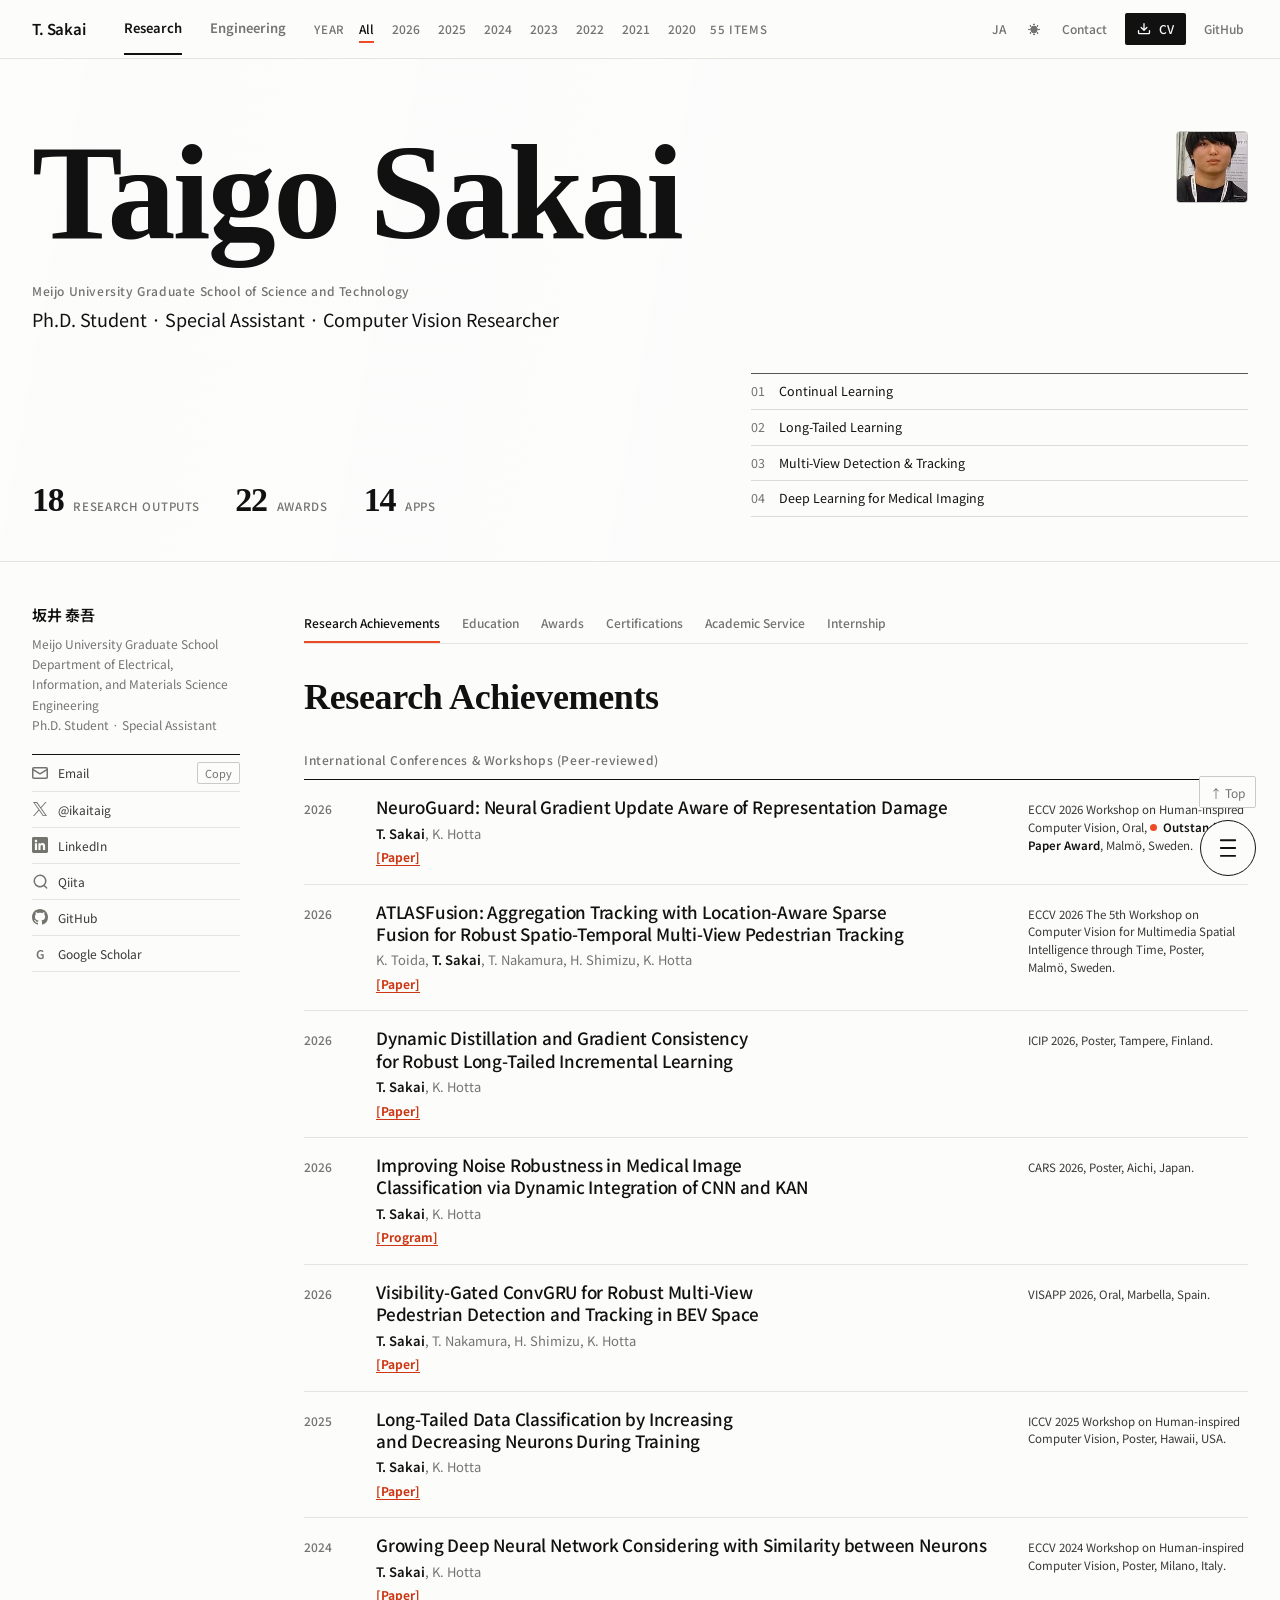
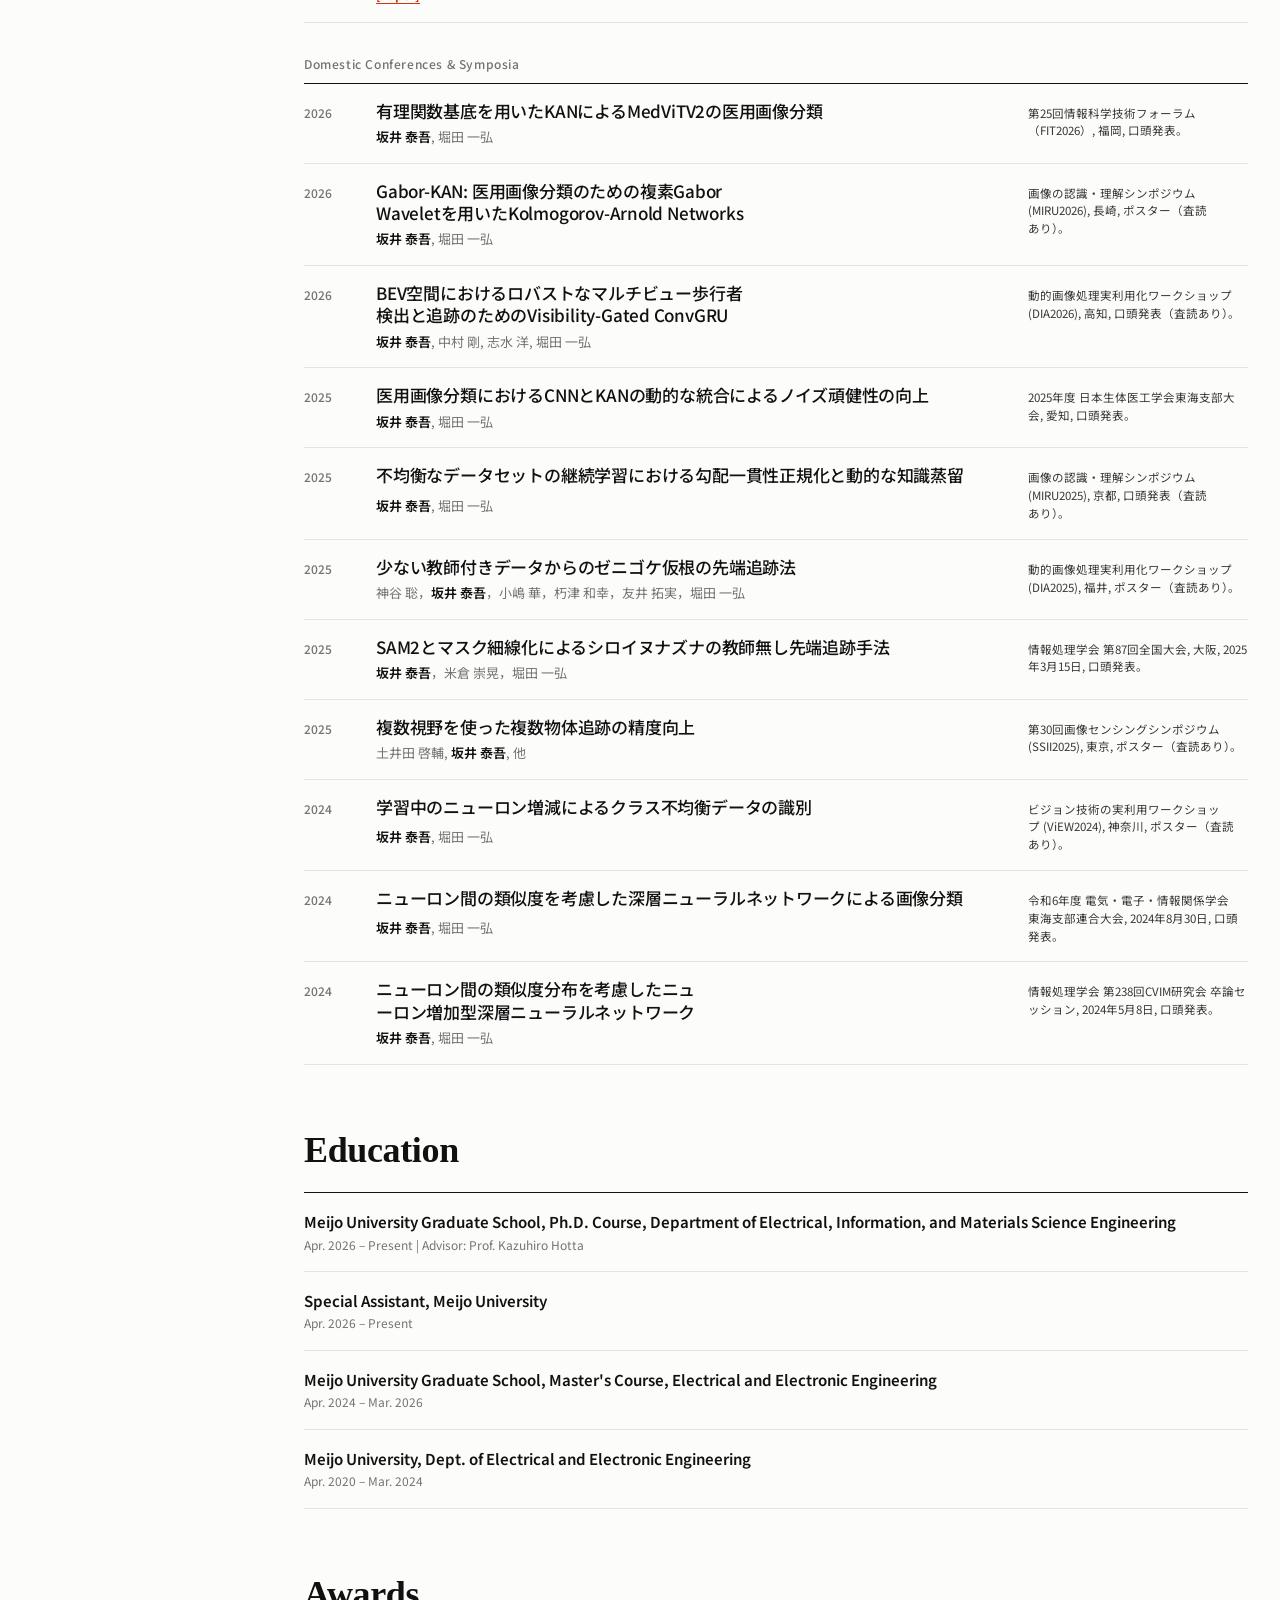
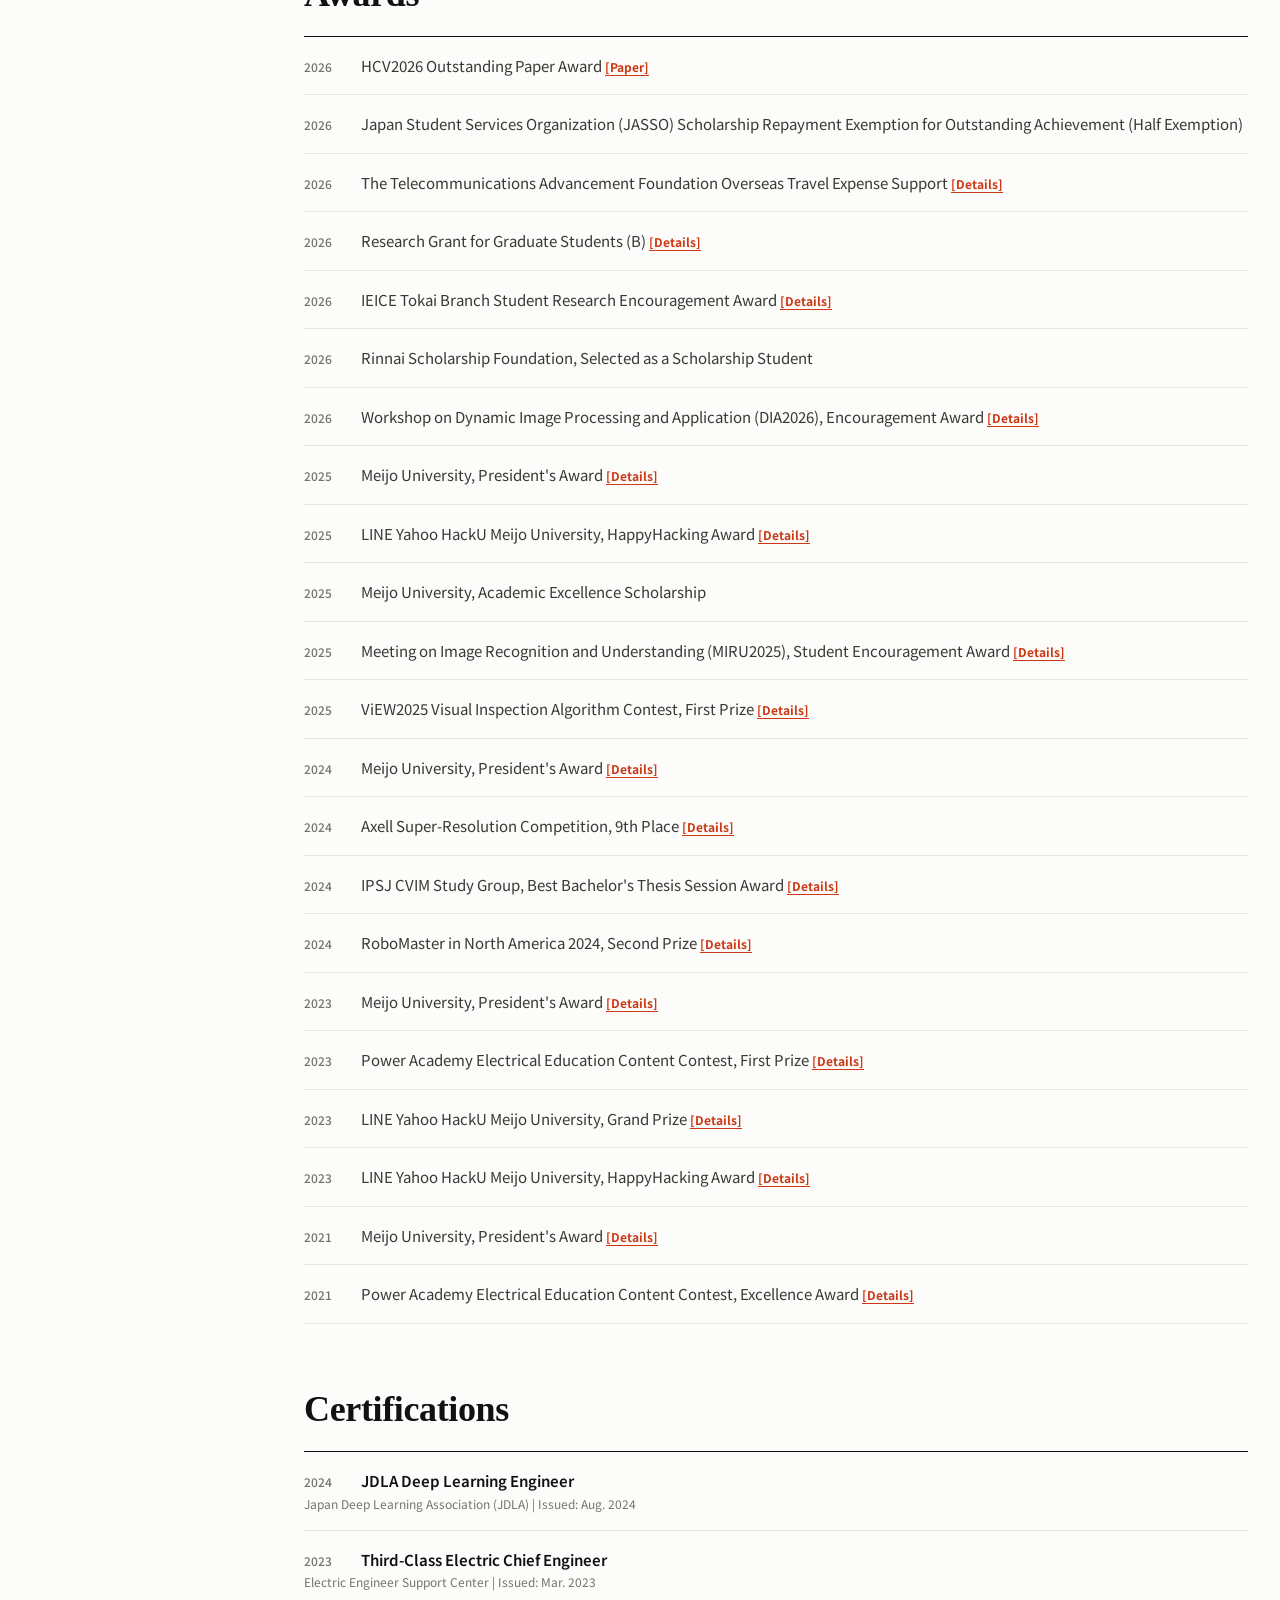
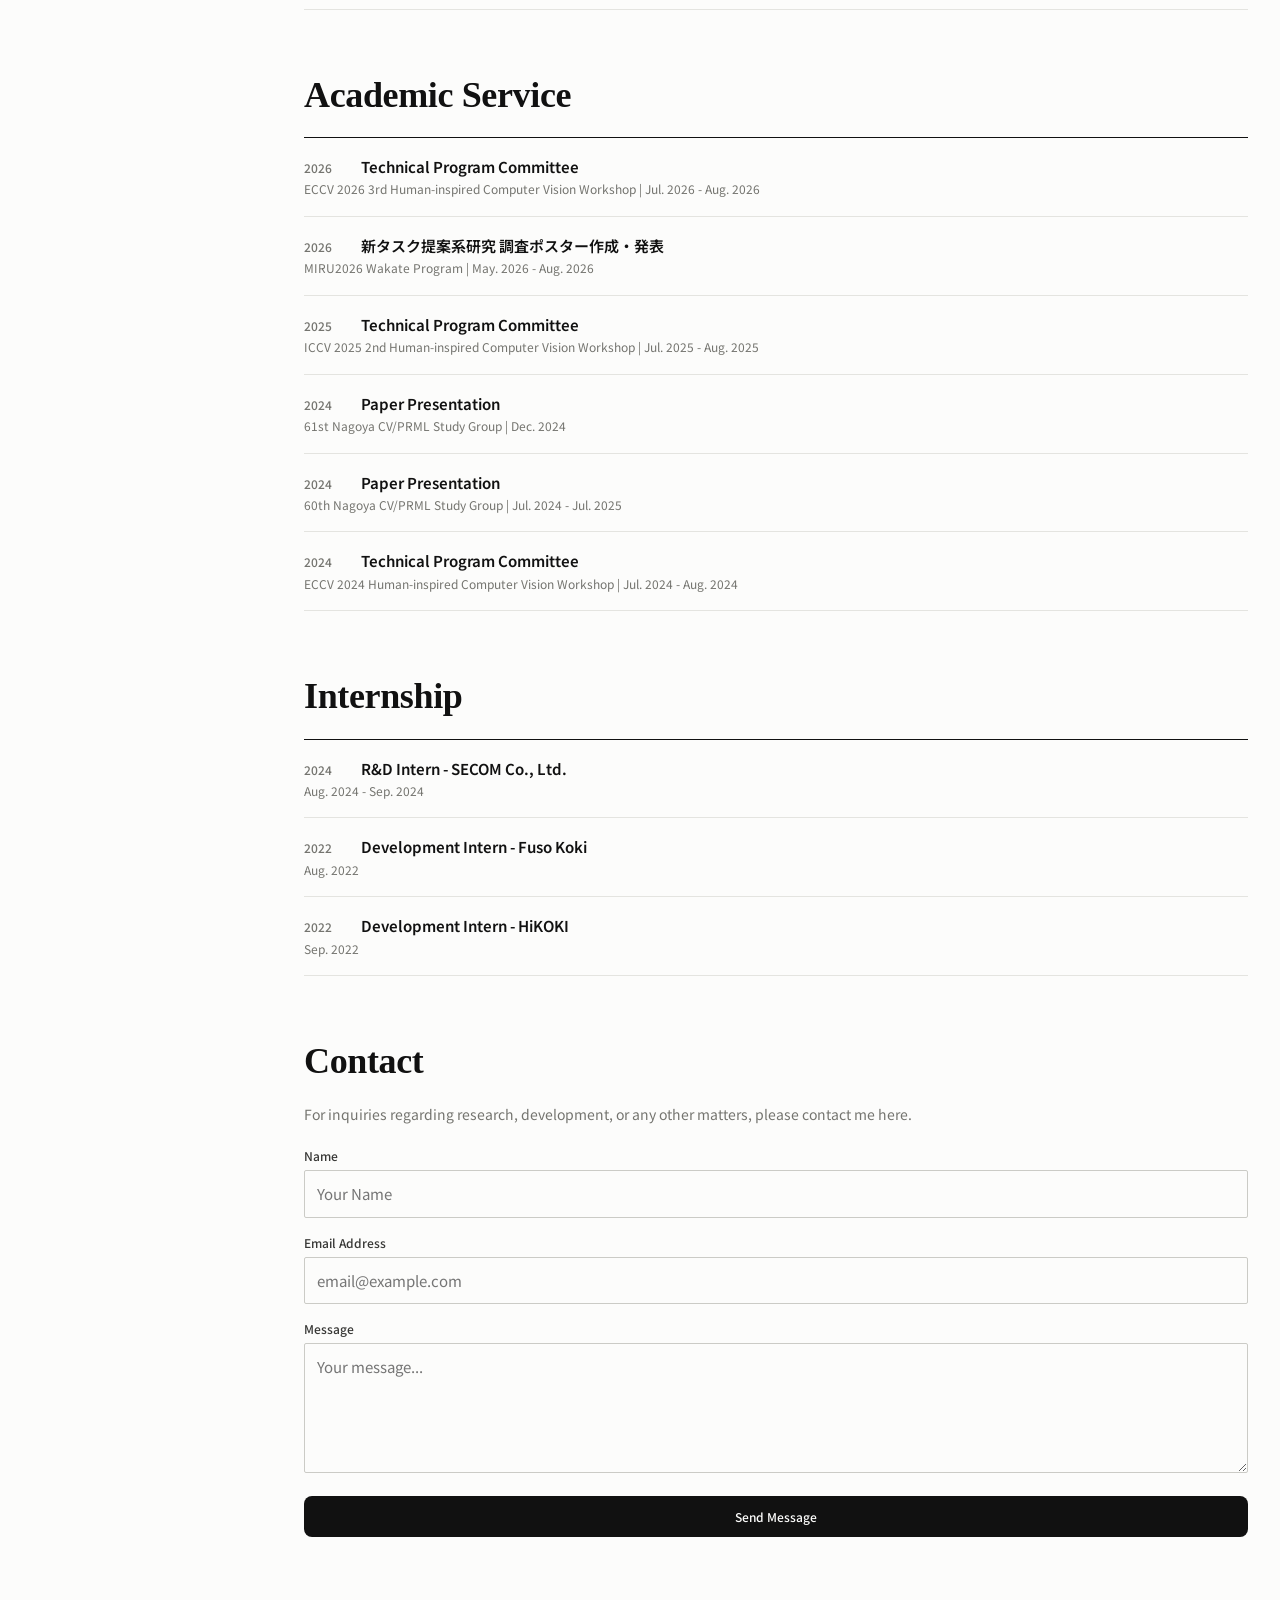
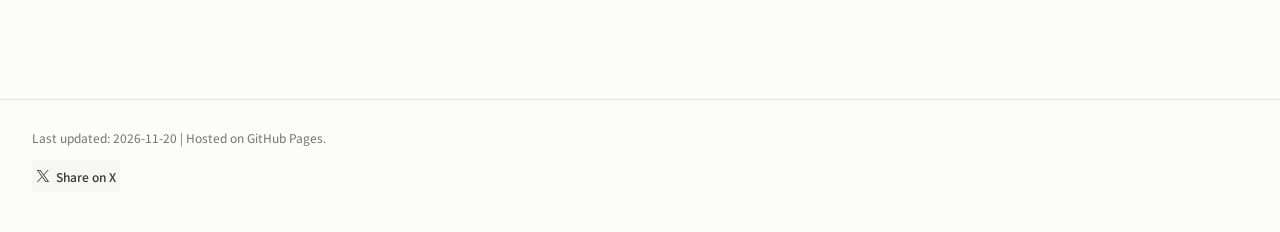
==== commit f98b98ac: "style: restore Cormorant Garamond and DM Sans Return to the previous font pairing (Cormorant Garamon" ====
--- a/index.html
+++ b/index.html
@@ -18,7 +18,7 @@
   <link rel="preconnect" href="https://img.shields.io">
   <link rel="dns-prefetch" href="https://api.rss2json.com">
   <!-- Dynamic Theme Color for Mobile Browsers -->
-  <meta name="theme-color" content="#F7F3EA">
+  <meta name="theme-color" content="#FCFCFB">
   <meta property="og:title" content="Taigo Sakai | Ph.D. Student, Special Assistant &amp; Computer Vision Researcher">
   <meta property="og:description"
     content="名城大学大学院 博士後期課程・Special Assistant 坂井泰吾のポートフォリオ。Continual Learning、Long-Tailed Learning、Multi-View Detection &amp; Tracking、Deep Learning for Medical Imagingの研究とiOS/Web開発実績を紹介しています。">
@@ -33,7 +33,7 @@
   <meta name="twitter:description" content="Ph.D. Student and Special Assistant at Meijo University researching Continual Learning, Long-Tailed Learning, Multi-View Detection &amp; Tracking, and Deep Learning for Medical Imaging.">
   <meta name="twitter:image" content="https://sakai1250.github.io/assets/avatar.jpg">
   <meta name="twitter:image:alt" content="Portrait of Taigo Sakai">
-  <link rel="stylesheet" href="style.css?v=67c63f899e7b" />
+  <link rel="stylesheet" href="style.css?v=a9ce55e4497f" />
   <!-- Structured Data (JSON-LD) for SEO & Professionalism -->
   <script type="application/ld+json">
   {
@@ -104,70 +104,7 @@
 
     <header class="header-bar">
       <div class="header-inner">
-        <div class="header-top">
-          <div class="header-profile">
-            <img class="header-avatar" src="assets/avatar.jpg" alt="" width="80" height="80" loading="eager" fetchpriority="high">
-            <div class="header-identity">
-              <h1 class="header-name">Taigo Sakai</h1>
-              <div class="header-subtitle">
-                <span lang="ja">名城大学 大学院 理工学研究科</span>
-                <span lang="en">Meijo University Graduate School of Science and Technology</span>
-              </div>
-              <div class="typing-container"><span id="typing-text">Ph.D. Student · Special Assistant · Computer Vision Researcher</span></div>
-            </div>
-          </div>
-
-          <!-- Stats (Middle) -->
-          <div class="header-stats">
-            <a class="stat-item" href="#research-research-achievements">
-              <div class="stat-value" id="stat-papers">18</div>
-              <div class="stat-label">
-                <span lang="ja">研究業績</span>
-                <span lang="en">Research outputs</span>
-              </div>
-            </a>
-            <a class="stat-item" href="#research-awards">
-              <div class="stat-value" id="stat-awards">22</div>
-              <div class="stat-label">
-                <span lang="ja">受賞</span>
-                <span lang="en">Awards</span>
-              </div>
-            </a>
-            <a class="stat-item" href="#engineer-my-apps-and-services">
-              <div class="stat-value" id="stat-apps">10</div>
-              <div class="stat-label">
-                <span lang="ja">アプリ</span>
-                <span lang="en">Apps</span>
-              </div>
-            </a>
-          </div>
-
-          <div class="header-actions">
-            <button class="header-btn" id="lang-toggle" type="button" aria-label="英語に切り替え">
-              <span lang="ja">EN</span>
-              <span lang="en">JA</span>
-            </button>
-            <button class="header-btn" id="theme-toggle" type="button" aria-label="ライトテーマに切り替え">
-              <span id="theme-icon" aria-hidden="true">☾</span>
-            </button>
-            <a href="#contact" class="header-btn scroll-link">
-              <span lang="ja">連絡</span>
-              <span lang="en">Contact</span>
-            </a>
-            <a href="assets/cv.pdf" target="_blank" class="header-btn primary" rel="noopener noreferrer">
-              <svg class="octicon octicon-download" viewBox="0 0 16 16" width="14" height="14" aria-hidden="true" fill="currentColor" style="margin-right:2px;">
-                <path d="M2.75 14A1.75 1.75 0 0 1 1 12.25v-2.5a.75.75 0 0 1 1.5 0v2.5c0 .138.112.25.25.25h10.5a.25.25 0 0 0 .25-.25v-2.5a.75.75 0 0 1 1.5 0v2.5A1.75 1.75 0 0 1 13.25 14Z"></path>
-                <path d="M7.25 7.689V2a.75.75 0 0 1 1.5 0v5.689l1.97-1.969a.749.749 0 1 1 1.06 1.06l-3.25 3.25a.749.749 0 0 1-1.06 0L4.22 6.78a.749.749 0 1 1 1.06-1.06l1.97 1.969Z"></path>
-              </svg>
-              <span lang="ja">CV</span>
-              <span lang="en">CV</span>
-            </a>
-            <a href="https://github.com/sakai1250" target="_blank" class="header-btn" rel="noopener noreferrer">
-              <span lang="ja">GitHub</span>
-              <span lang="en">GitHub</span>
-            </a>
-          </div>
-        </div>
+        <a class="header-brand" href="#top">T. Sakai</a>
         <div class="header-tab-row">
           <nav class="tab-nav header-tab-nav" aria-label="研究と開発" data-ja-aria-label="研究と開発" data-en-aria-label="Research and engineering">
             <a class="tab-item active" id="research-tab" data-tab="research" href="#research-content" aria-current="true">
@@ -198,8 +135,81 @@
             <span id="search-count" class="filter-label" role="status" aria-live="polite" aria-atomic="true"><span lang="ja"></span><span lang="en"></span></span>
           </div>
         </div>
+          <div class="header-actions">
+            <button class="header-btn" id="lang-toggle" type="button" aria-label="英語に切り替え">
+              <span lang="ja">EN</span>
+              <span lang="en">JA</span>
+            </button>
+            <button class="header-btn" id="theme-toggle" type="button" aria-label="ライトテーマに切り替え">
+              <span id="theme-icon" aria-hidden="true">☾</span>
+            </button>
+            <a href="#contact" class="header-btn scroll-link">
+              <span lang="ja">連絡</span>
+              <span lang="en">Contact</span>
+            </a>
+            <a href="assets/cv.pdf" target="_blank" class="header-btn primary" rel="noopener noreferrer">
+              <svg class="octicon octicon-download" viewBox="0 0 16 16" width="14" height="14" aria-hidden="true" fill="currentColor" style="margin-right:2px;">
+                <path d="M2.75 14A1.75 1.75 0 0 1 1 12.25v-2.5a.75.75 0 0 1 1.5 0v2.5c0 .138.112.25.25.25h10.5a.25.25 0 0 0 .25-.25v-2.5a.75.75 0 0 1 1.5 0v2.5A1.75 1.75 0 0 1 13.25 14Z"></path>
+                <path d="M7.25 7.689V2a.75.75 0 0 1 1.5 0v5.689l1.97-1.969a.749.749 0 1 1 1.06 1.06l-3.25 3.25a.749.749 0 0 1-1.06 0L4.22 6.78a.749.749 0 1 1 1.06-1.06l1.97 1.969Z"></path>
+              </svg>
+              <span lang="ja">CV</span>
+              <span lang="en">CV</span>
+            </a>
+            <a href="https://github.com/sakai1250" target="_blank" class="header-btn" rel="noopener noreferrer">
+              <span lang="ja">GitHub</span>
+              <span lang="en">GitHub</span>
+            </a>
+          </div>
       </div>
     </header>
+
+    <section class="hero" id="top">
+      <canvas id="hero-network" class="hero-canvas" aria-hidden="true"></canvas>
+      <div class="header-profile">
+        <img class="header-avatar" src="assets/avatar.jpg" alt="" width="80" height="80" loading="eager" fetchpriority="high">
+        <div class="header-identity">
+          <h1 class="header-name">Taigo Sakai</h1>
+          <div class="header-subtitle">
+            <span lang="ja">名城大学 大学院 理工学研究科</span>
+            <span lang="en">Meijo University Graduate School of Science and Technology</span>
+          </div>
+          <div class="typing-container"><span id="typing-text">Ph.D. Student · Special Assistant · Computer Vision Researcher</span></div>
+        </div>
+      </div>
+
+      <ul class="hero-areas">
+        <li>Continual Learning</li>
+        <li>Long-Tailed Learning</li>
+        <li>Multi-View Detection &amp; Tracking</li>
+        <li>Deep Learning for Medical Imaging</li>
+      </ul>
+
+      <!-- Stats (Middle) -->
+      <div class="header-stats">
+        <a class="stat-item" href="#research-research-achievements">
+          <div class="stat-value" id="stat-papers">18</div>
+          <div class="stat-label">
+            <span lang="ja">研究業績</span>
+            <span lang="en">Research outputs</span>
+          </div>
+        </a>
+        <a class="stat-item" href="#research-awards">
+          <div class="stat-value" id="stat-awards">22</div>
+          <div class="stat-label">
+            <span lang="ja">受賞</span>
+            <span lang="en">Awards</span>
+          </div>
+        </a>
+        <a class="stat-item" href="#engineer-my-apps-and-services">
+          <div class="stat-value" id="stat-apps">10</div>
+          <div class="stat-label">
+            <span lang="ja">アプリ</span>
+            <span lang="en">Apps</span>
+          </div>
+        </a>
+      </div>
+
+    </section>
 
     <div id="content">
       <div class="container-lg">
@@ -285,45 +295,45 @@
               </h3>
               <ul class="repo-list">
                 <li data-year="2026">
-                  <span class="badge-year">2026</span> <b>T. Sakai</b>, K. Hotta, “
-                  NeuroGuard: Neural Gradient Update Aware of Representation Damage,”
-                  <div class="muted">ECCV 2026 Workshop on Human-inspired Computer Vision, Oral, Outstanding Paper Award, Malmö, Sweden.</div>
+                  <span class="badge-year">2026</span> <span class="pub-authors"><b>T. Sakai</b>, K. Hotta</span>, <span class="pub-title"><span class="pub-q" aria-hidden="true">“</span>
+                  NeuroGuard: Neural Gradient Update Aware of Representation Damage<span class="pub-q" aria-hidden="true">,”</span></span>
+                  <div class="muted pub-venue">ECCV 2026 Workshop on Human-inspired Computer Vision, Oral, <span class="pub-tag">Outstanding Paper Award</span>, Malmö, Sweden.</div>
                   <a href="https://arxiv.org/abs/2608.08068" target="_blank" style="display:inline-block; margin-top:4px; font-size:12px; font-weight:bold; color:var(--accent);" rel="noopener noreferrer" aria-label="Paper: NeuroGuard: Neural Gradient Update Aware of Representation Damage">[Paper]</a>
                 </li>
                 <li data-year="2026">
-                  <span class="badge-year">2026</span> K. Toida, <b>T. Sakai</b>, T. Nakamura, H. Shimizu, K. Hotta, “
-                  ATLASFusion: Aggregation Tracking with Location-Aware Sparse Fusion for Robust Spatio-Temporal Multi-View Pedestrian Tracking,”
-                  <div class="muted">ECCV 2026 The 5th Workshop on Computer Vision for Multimedia Spatial Intelligence through Time, Poster, Malmö, Sweden.</div>
+                  <span class="badge-year">2026</span> <span class="pub-authors">K. Toida, <b>T. Sakai</b>, T. Nakamura, H. Shimizu, K. Hotta</span>, <span class="pub-title"><span class="pub-q" aria-hidden="true">“</span>
+                  ATLASFusion: Aggregation Tracking with Location-Aware Sparse Fusion for Robust Spatio-Temporal Multi-View Pedestrian Tracking<span class="pub-q" aria-hidden="true">,”</span></span>
+                  <div class="muted pub-venue">ECCV 2026 The 5th Workshop on Computer Vision for Multimedia Spatial Intelligence through Time, Poster, Malmö, Sweden.</div>
                   <a href="https://arxiv.org/abs/2509.08421" target="_blank" style="display:inline-block; margin-top:4px; font-size:12px; font-weight:bold; color:var(--accent);" rel="noopener noreferrer" aria-label="Paper: ATLASFusion: Aggregation Tracking with Location-Aware Sparse Fusion for Robust Spatio-Temporal Multi-View Pedestrian Tracking">[Paper]</a>
                 </li>
                 <li data-year="2026">
-                  <span class="badge-year">2026</span> <b>T. Sakai</b>, K. Hotta, “
-                  Dynamic Distillation and Gradient Consistency for Robust Long-Tailed Incremental Learning,”
-                  <div class="muted">ICIP 2026, Poster, Tampere, Finland.</div>
+                  <span class="badge-year">2026</span> <span class="pub-authors"><b>T. Sakai</b>, K. Hotta</span>, <span class="pub-title"><span class="pub-q" aria-hidden="true">“</span>
+                  Dynamic Distillation and Gradient Consistency for Robust Long-Tailed Incremental Learning<span class="pub-q" aria-hidden="true">,”</span></span>
+                  <div class="muted pub-venue">ICIP 2026, Poster, Tampere, Finland.</div>
                   <a href="https://arxiv.org/abs/2605.03364" target="_blank" style="display:inline-block; margin-top:4px; font-size:12px; font-weight:bold; color:var(--accent);" rel="noopener noreferrer" aria-label="Paper: Dynamic Distillation and Gradient Consistency for Robust Long-Tailed Incremental Learning">[Paper]</a>
                 </li>
                 <li data-year="2026">
-                  <span class="badge-year">2026</span> <b>T. Sakai</b>, K. Hotta, “
-                  Improving Noise Robustness in Medical Image Classification via Dynamic Integration of CNN and KAN,”
-                  <div class="muted">CARS 2026, Poster, Aichi, Japan.</div>
+                  <span class="badge-year">2026</span> <span class="pub-authors"><b>T. Sakai</b>, K. Hotta</span>, <span class="pub-title"><span class="pub-q" aria-hidden="true">“</span>
+                  Improving Noise Robustness in Medical Image Classification via Dynamic Integration of CNN and KAN<span class="pub-q" aria-hidden="true">,”</span></span>
+                  <div class="muted pub-venue">CARS 2026, Poster, Aichi, Japan.</div>
                   <a href="https://cars-int.org/scientific-program/" target="_blank" style="display:inline-block; margin-top:4px; font-size:12px; font-weight:bold; color:var(--accent);" rel="noopener noreferrer" aria-label="Program: Improving Noise Robustness in Medical Image Classification via Dynamic Integration of CNN and KAN">[Program]</a>
                 </li>
                 <li data-year="2026">
-                  <span class="badge-year">2026</span> <b>T. Sakai</b>, T. Nakamura, H. Shimizu, K. Hotta, “Visibility-Gated
-                  ConvGRU for Robust Multi-View Pedestrian Detection and Tracking in BEV Space,”
-                  <div class="muted">VISAPP 2026, Oral, Marbella, Spain.</div>
+                  <span class="badge-year">2026</span> <span class="pub-authors"><b>T. Sakai</b>, T. Nakamura, H. Shimizu, K. Hotta</span>, <span class="pub-title"><span class="pub-q" aria-hidden="true">“</span>Visibility-Gated
+                  ConvGRU for Robust Multi-View Pedestrian Detection and Tracking in BEV Space<span class="pub-q" aria-hidden="true">,”</span></span>
+                  <div class="muted pub-venue">VISAPP 2026, Oral, Marbella, Spain.</div>
                   <a href="https://www.scitepress.org/PublishedPapers/2026/144227/" target="_blank" style="display:inline-block; margin-top:4px; font-size:12px; font-weight:bold; color:var(--accent);" rel="noopener noreferrer" aria-label="Paper: Visibility-Gated ConvGRU for Robust Multi-View Pedestrian Detection and Tracking in BEV Space">[Paper]</a>
                 </li>
                 <li data-year="2025">
-                  <span class="badge-year">2025</span> <b>T. Sakai</b>, K. Hotta, “Long-Tailed Data Classification by
-                  Increasing and Decreasing Neurons During Training,”
-                  <div class="muted">ICCV 2025 Workshop on Human-inspired Computer Vision, Poster, Hawaii, USA.</div>
+                  <span class="badge-year">2025</span> <span class="pub-authors"><b>T. Sakai</b>, K. Hotta</span>, <span class="pub-title"><span class="pub-q" aria-hidden="true">“</span>Long-Tailed Data Classification by
+                  Increasing and Decreasing Neurons During Training<span class="pub-q" aria-hidden="true">,”</span></span>
+                  <div class="muted pub-venue">ICCV 2025 Workshop on Human-inspired Computer Vision, Poster, Hawaii, USA.</div>
                   <a href="https://openaccess.thecvf.com/content/ICCV2025W/HCV/html/Sakai_Long-Tailed_Data_Classification_by_Increasing_and_Decreasing_Neurons_During_Training_ICCVW_2025_paper.html" target="_blank" style="display:inline-block; margin-top:4px; font-size:12px; font-weight:bold; color:var(--accent);" rel="noopener noreferrer" aria-label="Paper: Long-Tailed Data Classification by Increasing and Decreasing Neurons During Training">[Paper]</a>
                 </li>
                 <li data-year="2024">
-                  <span class="badge-year">2024</span> <b>T. Sakai</b>, K. Hotta, “Growing Deep Neural Network Considering with
-                  Similarity between Neurons,”
-                  <div class="muted">ECCV 2024 Workshop on Human-inspired Computer Vision, Poster, Milano, Italy.</div>
+                  <span class="badge-year">2024</span> <span class="pub-authors"><b>T. Sakai</b>, K. Hotta</span>, <span class="pub-title"><span class="pub-q" aria-hidden="true">“</span>Growing Deep Neural Network Considering with
+                  Similarity between Neurons<span class="pub-q" aria-hidden="true">,”</span></span>
+                  <div class="muted pub-venue">ECCV 2024 Workshop on Human-inspired Computer Vision, Poster, Milano, Italy.</div>
                   <a href="https://link.springer.com/chapter/10.1007/978-3-031-91578-9_13" target="_blank" style="display:inline-block; margin-top:4px; font-size:12px; font-weight:bold; color:var(--accent);" rel="noopener noreferrer" aria-label="Paper: Growing Deep Neural Network Considering with Similarity between Neurons">[Paper]</a>
                 </li>
               </ul>
@@ -334,51 +344,51 @@
               </h3>
               <ul class="repo-list">
                 <li data-year="2026">
-                  <span class="badge-year">2026</span> <b>坂井 泰吾</b>, 堀田 一弘,
-                  「有理関数基底を用いたKANによるMedViTV2の医用画像分類」
-                  <div class="muted">第25回情報科学技術フォーラム（FIT2026）, 福岡, 口頭発表。</div>
+                  <span class="badge-year">2026</span> <span class="pub-authors"><b>坂井 泰吾</b>, 堀田 一弘</span>,
+                  <span class="pub-title"><span class="pub-q" aria-hidden="true">「</span>有理関数基底を用いたKANによるMedViTV2の医用画像分類<span class="pub-q" aria-hidden="true">」</span></span>
+                  <div class="muted pub-venue">第25回情報科学技術フォーラム（FIT2026）, 福岡, 口頭発表。</div>
                 </li>
                 <li data-year="2026">
-                  <span class="badge-year">2026</span> <b>坂井 泰吾</b>, 堀田 一弘,
-                  「Gabor-KAN: 医用画像分類のための複素Gabor Waveletを用いたKolmogorov-Arnold Networks」
-                  <div class="muted">画像の認識・理解シンポジウム (MIRU2026), 長崎, ポスター（査読あり）。</div>
+                  <span class="badge-year">2026</span> <span class="pub-authors"><b>坂井 泰吾</b>, 堀田 一弘</span>,
+                  <span class="pub-title"><span class="pub-q" aria-hidden="true">「</span>Gabor-KAN: 医用画像分類のための複素Gabor Waveletを用いたKolmogorov-Arnold Networks<span class="pub-q" aria-hidden="true">」</span></span>
+                  <div class="muted pub-venue">画像の認識・理解シンポジウム (MIRU2026), 長崎, ポスター（査読あり）。</div>
                 </li>
                 <li data-year="2026">
-                  <span class="badge-year">2026</span> <b>坂井 泰吾</b>, 中村 剛, 志水 洋, 堀田 一弘,
-                  「BEV空間におけるロバストなマルチビュー歩行者検出と追跡のためのVisibility-Gated ConvGRU」
-                  <div class="muted">動的画像処理実利用化ワークショップ (DIA2026), 高知, 口頭発表（査読あり）。</div>
+                  <span class="badge-year">2026</span> <span class="pub-authors"><b>坂井 泰吾</b>, 中村 剛, 志水 洋, 堀田 一弘</span>,
+                  <span class="pub-title"><span class="pub-q" aria-hidden="true">「</span>BEV空間におけるロバストなマルチビュー歩行者検出と追跡のためのVisibility-Gated ConvGRU<span class="pub-q" aria-hidden="true">」</span></span>
+                  <div class="muted pub-venue">動的画像処理実利用化ワークショップ (DIA2026), 高知, 口頭発表（査読あり）。</div>
                 </li>
                 <li data-year="2025">
-                  <span class="badge-year">2025</span> <b>坂井 泰吾</b>, 堀田 一弘, 「医用画像分類におけるCNNとKANの動的な統合によるノイズ頑健性の向上」
-                  <div class="muted">2025年度 日本生体医工学会東海支部大会, 愛知, 口頭発表。</div>
+                  <span class="badge-year">2025</span> <span class="pub-authors"><b>坂井 泰吾</b>, 堀田 一弘</span>, <span class="pub-title"><span class="pub-q" aria-hidden="true">「</span>医用画像分類におけるCNNとKANの動的な統合によるノイズ頑健性の向上<span class="pub-q" aria-hidden="true">」</span></span>
+                  <div class="muted pub-venue">2025年度 日本生体医工学会東海支部大会, 愛知, 口頭発表。</div>
                 </li>
                 <li data-year="2025">
-                  <span class="badge-year">2025</span> <b>坂井 泰吾</b>, 堀田 一弘, 「不均衡なデータセットの継続学習における勾配一貫性正規化と動的な知識蒸留」
-                  <div class="muted">画像の認識・理解シンポジウム (MIRU2025), 京都, 口頭発表（査読あり）。</div>
+                  <span class="badge-year">2025</span> <span class="pub-authors"><b>坂井 泰吾</b>, 堀田 一弘</span>, <span class="pub-title"><span class="pub-q" aria-hidden="true">「</span>不均衡なデータセットの継続学習における勾配一貫性正規化と動的な知識蒸留<span class="pub-q" aria-hidden="true">」</span></span>
+                  <div class="muted pub-venue">画像の認識・理解シンポジウム (MIRU2025), 京都, 口頭発表（査読あり）。</div>
                 </li>
                 <li data-year="2025">
-                  <span class="badge-year">2025</span> 神谷 聡，<b>坂井 泰吾</b>，小嶋 華，朽津 和幸，友井 拓実，堀田 一弘, 「少ない教師付きデータからのゼニゴケ仮根の先端追跡法」
-                  <div class="muted">動的画像処理実利用化ワークショップ (DIA2025), 福井, ポスター（査読あり）。</div>
+                  <span class="badge-year">2025</span> <span class="pub-authors">神谷 聡，<b>坂井 泰吾</b>，小嶋 華，朽津 和幸，友井 拓実，堀田 一弘</span>, <span class="pub-title"><span class="pub-q" aria-hidden="true">「</span>少ない教師付きデータからのゼニゴケ仮根の先端追跡法<span class="pub-q" aria-hidden="true">」</span></span>
+                  <div class="muted pub-venue">動的画像処理実利用化ワークショップ (DIA2025), 福井, ポスター（査読あり）。</div>
                 </li>
                 <li data-year="2025">
-                  <span class="badge-year">2025</span> <b>坂井 泰吾</b>，米倉 崇晃，堀田 一弘, 「SAM2とマスク細線化によるシロイヌナズナの教師無し先端追跡手法」
-                  <div class="muted">情報処理学会 第87回全国大会, 大阪, 2025年3月15日, 口頭発表。</div>
+                  <span class="badge-year">2025</span> <span class="pub-authors"><b>坂井 泰吾</b>，米倉 崇晃，堀田 一弘</span>, <span class="pub-title"><span class="pub-q" aria-hidden="true">「</span>SAM2とマスク細線化によるシロイヌナズナの教師無し先端追跡手法<span class="pub-q" aria-hidden="true">」</span></span>
+                  <div class="muted pub-venue">情報処理学会 第87回全国大会, 大阪, 2025年3月15日, 口頭発表。</div>
                 </li>
                 <li data-year="2025">
-                  <span class="badge-year">2025</span> 土井田 啓輔, <b>坂井 泰吾</b>, 他, 「複数視野を使った複数物体追跡の精度向上」
-                  <div class="muted">第30回画像センシングシンポジウム (SSII2025), 東京, ポスター（査読あり）。</div>
+                  <span class="badge-year">2025</span> <span class="pub-authors">土井田 啓輔, <b>坂井 泰吾</b>, 他</span>, <span class="pub-title"><span class="pub-q" aria-hidden="true">「</span>複数視野を使った複数物体追跡の精度向上<span class="pub-q" aria-hidden="true">」</span></span>
+                  <div class="muted pub-venue">第30回画像センシングシンポジウム (SSII2025), 東京, ポスター（査読あり）。</div>
                 </li>
                 <li data-year="2024">
-                  <span class="badge-year">2024</span> <b>坂井 泰吾</b>, 堀田 一弘, 「学習中のニューロン増減によるクラス不均衡データの識別」
-                  <div class="muted">ビジョン技術の実利用ワークショップ (ViEW2024), 神奈川, ポスター（査読あり）。</div>
+                  <span class="badge-year">2024</span> <span class="pub-authors"><b>坂井 泰吾</b>, 堀田 一弘</span>, <span class="pub-title"><span class="pub-q" aria-hidden="true">「</span>学習中のニューロン増減によるクラス不均衡データの識別<span class="pub-q" aria-hidden="true">」</span></span>
+                  <div class="muted pub-venue">ビジョン技術の実利用ワークショップ (ViEW2024), 神奈川, ポスター（査読あり）。</div>
                 </li>
                 <li data-year="2024">
-                  <span class="badge-year">2024</span> <b>坂井 泰吾</b>, 堀田 一弘, 「ニューロン間の類似度を考慮した深層ニューラルネットワークによる画像分類」
-                  <div class="muted">令和6年度 電気・電子・情報関係学会 東海支部連合大会, 2024年8月30日, 口頭発表。</div>
+                  <span class="badge-year">2024</span> <span class="pub-authors"><b>坂井 泰吾</b>, 堀田 一弘</span>, <span class="pub-title"><span class="pub-q" aria-hidden="true">「</span>ニューロン間の類似度を考慮した深層ニューラルネットワークによる画像分類<span class="pub-q" aria-hidden="true">」</span></span>
+                  <div class="muted pub-venue">令和6年度 電気・電子・情報関係学会 東海支部連合大会, 2024年8月30日, 口頭発表。</div>
                 </li>
                 <li data-year="2024">
-                  <span class="badge-year">2024</span> <b>坂井 泰吾</b>, 堀田 一弘, 「ニューロン間の類似度分布を考慮したニューロン増加型深層ニューラルネットワーク」
-                  <div class="muted">情報処理学会 第238回CVIM研究会 卒論セッション, 2024年5月8日, 口頭発表。</div>
+                  <span class="badge-year">2024</span> <span class="pub-authors"><b>坂井 泰吾</b>, 堀田 一弘</span>, <span class="pub-title"><span class="pub-q" aria-hidden="true">「</span>ニューロン間の類似度分布を考慮したニューロン増加型深層ニューラルネットワーク<span class="pub-q" aria-hidden="true">」</span></span>
+                  <div class="muted pub-venue">情報処理学会 第238回CVIM研究会 卒論セッション, 2024年5月8日, 口頭発表。</div>
                 </li>
               </ul>
             </section>
@@ -1101,7 +1111,8 @@
     </div>
   </div>
 
-  <script src="main.js?v=4cc190b88243"></script>
+  <script src="main.js?v=34fd2dc0091d"></script>
+  <script src="hero-network.js?v=c2e42f0ec753" defer></script>
 </body>
 
 </html>
--- a/style.css
+++ b/style.css
@@ -1,1304 +1,741 @@
-/* === Taigo Sakai Portfolio — Ivory Editorial Design System === */
-
-:root {
-  color-scheme: light;
-  --bg: #F7F3EA;
-  --bg-2: #FAF8F3;
-  --surface: #FFFFFF;
-  --surface-2: #FBFAF7;
-  --surface-3: #F0EBE1;
-  --primary: #071A2F;
-  --primary-soft: #102A43;
-  --text-main: #111827;
-  --text-sub: #374151;
-  --muted: #5B6472;
-  --accent: #8A611E;
-  --accent-2: #C6A15B;
-  --accent-soft: #EEE2CA;
-  --stroke: rgba(17, 24, 39, 0.10);
-  --stroke-strong: rgba(17, 24, 39, 0.18);
-  --header-bg: rgba(250, 248, 243, 0.92);
-  --profile-text: #F8F4E9;
-  --profile-muted: #C7C4BC;
-  --particle-color: rgba(138, 97, 30, 0.18);
-  --radius-sm: 8px;
-  --radius-md: 14px;
-  --radius-lg: 20px;
-  --shadow-sm: 0 4px 14px rgba(15, 23, 42, 0.05);
-  --shadow-md: 0 10px 30px rgba(15, 23, 42, 0.08);
-  --shadow-lg: 0 22px 52px rgba(15, 23, 42, 0.12);
-  --ease-organic: cubic-bezier(0.22, 1, 0.36, 1);
-  --ease-out-expo: cubic-bezier(0.19, 1, 0.22, 1);
-  --font-display: "Cormorant Garamond", Georgia, serif;
-  --font-ui: "DM Sans", "Noto Sans JP", system-ui, sans-serif;
-  --font-body: "DM Sans", "Noto Sans JP", system-ui, sans-serif;
-}
-
-[data-theme="dark"] {
-  color-scheme: dark;
-  --bg: #09131F;
-  --bg-2: #0D1B2A;
-  --surface: #102235;
-  --surface-2: #14283D;
-  --surface-3: #193149;
-  --primary: #F4F0E7;
-  --primary-soft: #E2D5B8;
-  --text-main: #F4F0E7;
-  --text-sub: #D6D0C3;
-  --muted: #9CA7B5;
-  --accent: #C6A15B;
-  --accent-2: #D2B574;
-  --accent-soft: #2B3540;
-  --stroke: rgba(226, 213, 184, 0.14);
-  --stroke-strong: rgba(226, 213, 184, 0.24);
-  --header-bg: rgba(9, 19, 31, 0.93);
-  --profile-text: #F4F0E7;
-  --profile-muted: #BFC5CC;
-  --particle-color: rgba(198, 161, 91, 0.14);
-  --shadow-sm: 0 5px 16px rgba(0, 0, 0, 0.15);
-  --shadow-md: 0 14px 34px rgba(0, 0, 0, 0.22);
-  --shadow-lg: 0 24px 58px rgba(0, 0, 0, 0.30);
-}
-
-* { box-sizing: border-box; }
-
-html {
-  scroll-behavior: smooth;
-  background: var(--bg);
-}
-
-body {
-  min-width: 0;
-  margin: 0;
-  background: var(--bg);
-  color: var(--text-main);
-  font-family: var(--font-body);
-  font-size: 15px;
-  line-height: 1.72;
-  -webkit-font-smoothing: antialiased;
-  text-rendering: optimizeLegibility;
-  transition: background-color 0.25s ease, color 0.25s ease;
-}
-
-body::before {
-  content: "";
-  position: fixed;
-  inset: 0;
-  z-index: -2;
-  pointer-events: none;
-  background:
-    radial-gradient(circle at 12% 8%, rgba(138, 97, 30, 0.050), transparent 26%),
-    radial-gradient(circle at 88% 30%, rgba(7, 26, 47, 0.035), transparent 30%),
-    var(--bg);
-}
-
-[data-theme="dark"] body::before {
-  background:
-    radial-gradient(circle at 14% 10%, rgba(198, 161, 91, 0.055), transparent 28%),
-    radial-gradient(circle at 84% 34%, rgba(65, 88, 112, 0.10), transparent 34%),
-    var(--bg);
-}
-
-:lang(ja) {
-  font-family: "Noto Sans JP", "Hiragino Kaku Gothic ProN", "Yu Gothic", sans-serif;
-}
-
-::selection { background: var(--accent-soft); color: var(--primary); }
-
-a {
-  color: var(--primary-soft);
-  text-decoration: none;
-  text-underline-offset: 3px;
-  transition: color 0.18s ease;
-}
-
-a:hover { color: var(--accent); }
-
-button,
-input,
-textarea { font: inherit; }
-
-button,
-a { -webkit-tap-highlight-color: transparent; }
-
-:focus-visible {
-  outline: 2px solid var(--accent);
-  outline-offset: 3px;
-}
-
-img { max-width: 100%; height: auto; }
-
-.page {
-  position: relative;
-  z-index: 1;
-  width: min(1360px, 100%);
-  margin: 0 auto;
-  padding: 28px 36px 48px;
-}
-
-.container-lg {
-  display: grid;
-  grid-template-columns: 304px minmax(0, 1fr);
-  gap: 38px;
-  margin-top: 38px;
-}
-
-.container-lg > * { min-width: 0; }
-.main-content { min-width: 0; }
-
-/* Header */
-.header-bar {
-  position: sticky;
-  top: 0;
-  z-index: 1100;
-  margin: -28px -36px 0;
-  padding: 24px 36px 18px;
-  background: var(--header-bg);
-  border-bottom: 1px solid var(--stroke);
-  backdrop-filter: blur(18px);
-  box-shadow: 0 1px 0 rgba(255, 255, 255, 0.24);
-  transition: padding 0.25s var(--ease-organic), box-shadow 0.25s ease;
-}
-
-.header-bar.scrolled {
-  padding-top: 14px;
-  padding-bottom: 14px;
-  box-shadow: var(--shadow-sm);
-}
-
-.header-inner {
-  position: relative;
-  z-index: 1;
-  display: flex;
-  flex-direction: column;
-  gap: 18px;
-}
-
-.header-top {
-  position: relative;
-  display: flex;
-  align-items: center;
-  justify-content: space-between;
-  gap: 22px;
-  flex-wrap: wrap;
-}
-
-.header-profile {
-  position: relative;
-  display: flex;
-  align-items: center;
-  gap: 18px;
-  min-width: 310px;
-}
-
-.header-avatar {
-  width: 80px;
-  height: 80px;
-  flex: 0 0 80px;
-  border-radius: 50%;
-  object-fit: cover;
-  border: 3px solid var(--surface);
-  box-shadow: 0 8px 20px rgba(15, 23, 42, 0.12);
-  cursor: default;
-  touch-action: auto;
-  user-select: none;
-  will-change: transform;
-  transition: transform 0.42s var(--ease-out-expo), box-shadow 0.2s ease;
-}
-
-.header-avatar.avatar-dragging {
-  position: relative;
-  z-index: 1200;
-  cursor: grabbing;
-  box-shadow: 0 18px 38px rgba(7, 26, 47, 0.22);
-  transition: box-shadow 0.2s ease;
-}
-
-.header-identity {
-  display: flex;
-  flex-direction: column;
-  gap: 3px;
-  min-width: 0;
-}
-
-.header-name {
-  margin: 0;
-  color: var(--primary);
-  font-family: var(--font-display);
-  font-size: clamp(34px, 4vw, 50px);
-  font-weight: 600;
-  letter-spacing: -0.025em;
-  line-height: 1.05;
-}
-
-.header-subtitle {
-  margin-top: 5px;
-  color: var(--muted);
-  font-size: 12px;
-  line-height: 1.45;
-}
-
-.typing-container {
-  display: inline-flex;
-  align-items: center;
-  min-height: 1.6em;
-  color: var(--text-sub);
-  font-family: var(--font-ui);
-  font-size: clamp(12px, 1.3vw, 14px);
-  font-weight: 500;
-  letter-spacing: 0.015em;
-}
-
-.header-stats {
-  display: flex;
-  align-items: stretch;
-  position: absolute; left: 50%; transform: translateX(-50%); margin: 0;
-  overflow: hidden;
-  background: var(--surface);
-  border: 1px solid var(--stroke);
-  border-radius: var(--radius-md);
-  box-shadow: var(--shadow-sm);
-}
-
-.stat-item {
-  position: relative;
-  display: flex;
-  min-width: 92px;
-  padding: 10px 18px;
-  flex-direction: column;
-  align-items: center;
-  justify-content: center;
-}
-
-.stat-item + .stat-item::before {
-  content: "";
-  position: absolute;
-  top: 14px;
-  bottom: 14px;
-  left: 0;
-  width: 1px;
-  background: var(--stroke);
-}
-
-.stat-value {
-  color: var(--primary);
-  font-family: var(--font-display);
-  font-size: 29px;
-  font-weight: 600;
-  line-height: 1;
-}
-
-.stat-label {
-  margin-top: 3px;
-  color: var(--muted);
-  font-family: var(--font-ui);
-  font-size: 13px;
-  font-weight: 600;
-  letter-spacing: 0.13em;
-  text-transform: uppercase;
-}
-
-.header-actions {
-  display: flex;
-  align-items: center;
-  justify-content: flex-end;
-  gap: 8px;
-  flex-wrap: wrap;
-}
-
-.header-btn {
-  min-height: 38px;
-  display: inline-flex;
-  align-items: center;
-  justify-content: center;
-  gap: 6px;
-  padding: 8px 14px;
-  border: 1px solid var(--stroke-strong);
-  border-radius: 999px;
-  background: var(--surface);
-  color: var(--text-sub);
-  font-family: var(--font-ui);
-  font-size: 12px;
-  font-weight: 600;
-  cursor: pointer;
-  transition: transform 0.18s var(--ease-organic), border-color 0.18s ease, background 0.18s ease, color 0.18s ease;
-}
-
-.header-btn:hover {
-  transform: translateY(-1px);
-  border-color: var(--accent);
-  background: var(--surface-2);
-  color: var(--primary);
-}
-
-.header-btn.primary {
-  border-color: var(--primary);
-  background: var(--primary);
-  color: #F8F4E9;
-}
-
-[data-theme="dark"] .header-btn.primary {
-  border-color: var(--accent);
-  background: var(--accent);
-  color: #09131F;
-}
-
-.header-btn.primary:hover {
-  border-color: var(--accent);
-  background: var(--primary-soft);
-  color: #FFFFFF;
-}
-
-[data-theme="dark"] .header-btn.primary:hover {
-  border-color: var(--accent-2);
-  background: var(--accent-2);
-  color: #09131F;
-}
-
-.header-tab-row {
-  display: flex;
-  align-items: center;
-  gap: 16px;
-  flex-wrap: wrap;
-}
-
-.tab-nav { display: flex; gap: 6px; }
-
-.header-tab-nav {
-  flex: 0 0 auto;
-  padding: 4px;
-  background: var(--surface);
-  border: 1px solid var(--stroke);
-  border-radius: 999px;
-}
-
-.tab-item {
-  padding: 9px 17px;
-  border: 0;
-  border-radius: 999px;
-  background: transparent;
-  color: var(--muted);
-  font-family: var(--font-ui);
-  font-size: 12px;
-  font-weight: 600;
-  cursor: pointer;
-  transition: background 0.18s ease, color 0.18s ease;
-}
-
-.tab-item:hover { color: var(--primary); }
-
-.tab-item.active {
-  background: var(--primary);
-  color: #F8F4E9;
-}
-
-[data-theme="dark"] .tab-item.active {
-  background: var(--accent);
-  color: #09131F;
-}
-
-.header-tab-row .year-filter {
-  flex: 1 1 480px;
-  margin: 0;
-}
-
-.filter-row {
-  display: flex;
-  align-items: center;
-  gap: 7px;
-  flex-wrap: wrap;
-}
-
-.filter-label {
-  margin-right: 2px;
-  color: var(--muted);
-  font-size: 13px;
-  font-weight: 600;
-  letter-spacing: 0.08em;
-  text-transform: uppercase;
-}
-
-.chip {
-  min-height: 32px;
-  padding: 5px 12px;
-  border: 1px solid var(--stroke-strong);
-  border-radius: 999px;
-  background: transparent;
-  color: var(--muted);
-  font-family: var(--font-ui);
-  font-size: 13px;
-  font-weight: 600;
-  cursor: pointer;
-  transition: border-color 0.18s ease, background 0.18s ease, color 0.18s ease, transform 0.18s ease;
-}
-
-.chip:hover {
-  transform: translateY(-1px);
-  border-color: var(--accent);
-  color: var(--primary);
-}
-
-.chip.active {
-  border-color: var(--primary);
-  background: var(--primary);
-  color: #F8F4E9;
-}
-
-[data-theme="dark"] .chip.active {
-  border-color: var(--accent);
-  background: var(--accent);
-  color: #09131F;
-}
-
-/* Sidebar */
-.profile-sidebar {
-  position: sticky;
-  top: calc(var(--header-height, 80px) + 26px);
-  height: fit-content;
-}
-
-.profile-card {
-  position: relative;
-  overflow: hidden;
-  margin-bottom: 18px;
-  padding: 30px 26px 28px;
-  border: 1px solid rgba(198, 161, 91, 0.25);
-  border-radius: var(--radius-lg);
-  background: #071A2F;
-  color: var(--profile-text);
-  box-shadow: 0 18px 42px rgba(7, 26, 47, 0.18);
-  cursor: default;
-  transform-style: preserve-3d;
-  backface-visibility: visible;
-  will-change: transform;
-}
-
-.profile-card::before {
-  content: "";
-  position: absolute;
-  top: 0;
-  right: 26px;
-  left: 26px;
-  height: 2px;
-  background: var(--accent);
-}
-
-.profile-name {
-  margin-top: 5px;
-  color: var(--profile-text);
-  font-family: var(--font-display);
-  font-size: 30px;
-  font-weight: 600;
-  line-height: 1;
-}
-
-.profile-username {
-  margin: 7px 0 18px;
-  color: var(--accent-2);
-  font-size: 14px;
-}
-
-.profile-bio {
-  margin-bottom: 22px;
-  color: var(--profile-muted);
-  font-size: 12px;
-  line-height: 1.75;
-}
-
-.profile-links {
-  display: flex;
-  flex-direction: column;
-  gap: 2px;
-  padding-top: 17px;
-  border-top: 1px solid rgba(248, 244, 233, 0.12);
-}
-
-.profile-links a {
-  display: flex;
-  min-height: 37px;
-  align-items: center;
-  gap: 11px;
-  border-radius: 8px;
-  color: var(--profile-muted);
-  font-size: 12px;
-  transition: color 0.18s ease, background 0.18s ease, padding 0.18s ease;
-}
-
-.profile-links a:hover {
-  padding-left: 7px;
-  background: rgba(255, 255, 255, 0.045);
-  color: var(--profile-text);
-}
-
-.profile-links .icon {
-  width: 18px;
-  display: inline-flex;
-  align-items: center;
-  justify-content: center;
-  color: var(--accent-2);
-}
-
-.text-icon {
-  font-family: var(--font-display);
-  font-size: 15px;
-  font-weight: 600;
-}
-
-.profile-link-row {
-  display: flex;
-  align-items: center;
-  gap: 8px;
-}
-
-.profile-link-row a { flex: 1; }
-
-.copy-btn {
-  padding: 5px 8px;
-  border: 1px solid rgba(248, 244, 233, 0.18);
-  border-radius: 7px;
-  background: transparent;
-  color: var(--profile-muted);
-  font-size: 12px;
-  cursor: pointer;
-}
-
-.copy-btn:hover,
-.copy-btn.success {
-  border-color: var(--accent);
-  color: var(--profile-text);
-}
-
-/* Section navigation */
-.section-tab-nav {
-  position: sticky;
-  top: var(--header-height, 80px);
-  z-index: 1000;
-  display: flex;
-  gap: 18px;
-  margin: 0 0 26px;
-  padding: 15px 4px 12px;
-  overflow-x: auto;
-  background: color-mix(in srgb, var(--bg), transparent 4%);
-  border-bottom: 1px solid var(--stroke);
-  backdrop-filter: blur(12px);
-  scrollbar-width: none;
-}
-
-.section-tab-nav::-webkit-scrollbar { display: none; }
-
-.section-tab-item {
-  position: relative;
-  flex: 0 0 auto;
-  max-width: 190px;
-  padding: 7px 1px 9px;
-  overflow: hidden;
-  border: 0;
-  background: transparent;
-  color: var(--muted);
-  font-size: 13px;
-  font-weight: 600;
-  text-overflow: ellipsis;
-  white-space: nowrap;
-  cursor: pointer;
-}
-
-.section-tab-item::after {
-  content: "";
-  position: absolute;
-  right: 0;
-  bottom: 0;
-  left: 0;
-  height: 2px;
-  background: var(--accent);
-  transform: scaleX(0);
-  transform-origin: left;
-  transition: transform 0.2s var(--ease-organic);
-}
-
-.section-tab-item:hover,
-.section-tab-item.active { color: var(--primary); }
-
-.section-tab-item.active::after { transform: scaleX(1); }
-
-/* Content cards */
-.tab-content { min-width: 0; }
-
-.section-card {
-  margin-bottom: 28px;
-  padding: 29px 30px;
-  background: var(--surface);
-  border: 1px solid var(--stroke);
-  border-radius: var(--radius-lg);
-  box-shadow: var(--shadow-sm);
-  cursor: default;
-  transform-style: preserve-3d;
-  backface-visibility: visible;
-  will-change: transform;
-  transition: transform 0.25s var(--ease-organic), box-shadow 0.25s ease, border-color 0.25s ease;
-}
-
-.section-card:hover {
-  border-color: var(--stroke-strong);
-  box-shadow: var(--shadow-md);
-}
-
-.profile-card.card-rotating,
-.section-card.card-rotating {
-  position: relative;
-  z-index: 20;
-  cursor: grabbing;
-  box-shadow: var(--shadow-lg);
-}
-
-.profile-card a,
-.profile-card button,
-.section-card a,
-.section-card button,
-.section-card input,
-.section-card textarea,
-.section-card select,
-.section-card .repo-list li,
-.section-card .app-card {
-  cursor: pointer;
-}
-
-.section-title {
-  position: relative;
-  display: flex;
-  align-items: center;
-  gap: 11px;
-  margin: 0 0 22px;
-  padding-bottom: 14px;
-  border-bottom: 1px solid var(--stroke);
-  color: var(--primary);
-  font-family: var(--font-display);
-  font-size: 24px;
-  font-weight: 600;
-  letter-spacing: -0.015em;
-}
-
-.section-title::before {
-  content: "";
-  width: 2px;
-  height: 1.15em;
-  flex: 0 0 2px;
-  border-radius: 2px;
-  background: var(--accent);
-}
-
-.subsection-title {
-  margin: 26px 0 12px;
-  color: var(--primary);
-  font-family: var(--font-display);
-  font-size: 19px;
-  font-weight: 600;
-}
-
-.muted { color: var(--muted); font-size: 12px; }
-
-/* Timeline lists */
-.repo-list {
-  position: relative;
-  display: grid;
-  gap: 0;
-  margin: 0;
-  padding: 0;
-  list-style: none;
-}
-
-.repo-list li {
-  position: relative;
-  margin-left: 7px;
-  padding: 4px 52px 22px 25px;
-  border-left: 1px solid var(--stroke-strong);
-  color: var(--text-sub);
-  overflow-wrap: anywhere;
-  transition: color 0.18s ease;
-}
-
-.repo-list li:last-child { padding-bottom: 4px; }
-
-.repo-list li::before {
-  content: "";
-  position: absolute;
-  top: 10px;
-  left: -4px;
-  width: 7px;
-  height: 7px;
-  border: 2px solid var(--surface);
-  border-radius: 50%;
-  background: var(--accent);
-  box-shadow: 0 0 0 1px var(--accent);
-}
-
-.repo-list li:hover { color: var(--text-main); }
-.repo-list li b { color: var(--text-main); font-weight: 600; }
-
-.badge-year {
-  display: inline-block;
-  margin: 0 8px 5px 0;
-  padding: 2px 8px;
-  border: 1px solid color-mix(in srgb, var(--accent), transparent 52%);
-  border-radius: 999px;
-  background: color-mix(in srgb, var(--accent), transparent 88%);
-  color: var(--primary-soft);
-  font-family: var(--font-ui);
-  font-size: 12px;
-  font-weight: 700;
-  letter-spacing: 0.04em;
-}
-
-[data-theme="dark"] .badge-year { color: var(--accent-2); }
-
-.repo-list li > .link-arrow {
-  position: absolute;
-  top: 8px;
-  right: 8px;
-  display: block;
-  width: 30px;
-  height: 30px;
-  border: 1px solid var(--stroke-strong);
-  border-radius: 50%;
-  background-color: var(--surface-2);
-  background-image: url("assets/icons/arrow-right.svg");
-  background-position: center;
-  background-repeat: no-repeat;
-  background-size: 12px auto;
-  transition: transform 0.18s ease, border-color 0.18s ease, background-color 0.18s ease;
-}
-
-.repo-list li > .link-arrow:hover {
-  transform: translateX(2px);
-  border-color: var(--accent);
-  background-color: var(--accent);
-}
-
-/* Application cards */
-.grid-dense {
-  display: grid;
-  grid-template-columns: repeat(auto-fill, minmax(290px, 1fr));
-  gap: 17px;
-}
-
-.app-card {
-  position: relative;
-  display: flex;
-  gap: 16px;
-  min-width: 0;
-  overflow: hidden;
-  padding: 17px;
-  border: 1px solid var(--stroke);
-  border-radius: var(--radius-md);
-  background: var(--surface-2);
-  cursor: pointer;
-  transform-style: preserve-3d;
-  transition: transform 0.26s var(--ease-organic), border-color 0.22s ease, box-shadow 0.22s ease, background 0.22s ease;
-}
-
-.app-card:hover {
-  border-color: var(--stroke-strong);
-  background: var(--surface);
-  box-shadow: var(--shadow-md);
-  outline: 1px solid color-mix(in srgb, var(--accent), transparent 45%);
-  outline-offset: -1px;
-}
-
-.app-card::before {
-  content: attr(data-tags);
-  position: absolute;
-  top: 0;
-  left: 0;
-  z-index: 2;
-  padding: 3px 7px;
-  border: 1px solid var(--accent);
-  border-top: 0;
-  border-left: 0;
-  border-bottom-right-radius: 6px;
-  background: var(--surface);
-  color: var(--accent);
-  font-family: var(--font-ui);
-  font-size: 13px;
-  font-weight: 600;
-  text-transform: capitalize;
-  opacity: 0;
-  pointer-events: none;
-  transition: opacity 0.18s ease;
-}
-
-.app-card:hover::before { opacity: 0.92; }
-
-.app-thumb {
-  width: 82px;
-  height: 82px;
-  flex-shrink: 0;
-  object-fit: cover;
-  border: 1px solid var(--stroke);
-  border-radius: 10px;
-}
-
-.app-info { flex: 1; min-width: 0; }
-
-.app-title {
-  display: block;
-  margin-bottom: 5px;
-  color: var(--primary);
-  font-size: 14px;
-  font-weight: 700;
-}
-
-.app-desc {
-  margin-bottom: 9px;
-  color: var(--text-sub);
-  font-size: 13px;
-  line-height: 1.6;
-}
-
-.app-links {
-  display: flex;
-  gap: 6px;
-  flex-wrap: wrap;
-}
-
-.app-links a {
-  padding: 2px 8px;
-  border: 1px solid var(--stroke-strong);
-  border-radius: 999px;
-  color: var(--muted);
-  font-size: 12px;
-}
-
-.app-links a:hover {
-  border-color: var(--accent);
-  color: var(--primary);
-}
-
-/* Badges, forms, footer */
-.badge-row { margin-top: 22px; }
-.badge-row h3 {
-  margin: 0 0 10px;
-  color: var(--primary);
-  font-size: 13px;
-  font-weight: 600;
-}
-.badge-row img { margin: 0 5px 7px 0; vertical-align: middle; }
-
-.form-group { margin-bottom: 17px; }
-.form-label {
-  display: block;
-  margin-bottom: 7px;
-  color: var(--text-sub);
-  font-size: 12px;
-  font-weight: 600;
-}
-.form-control {
-  width: 100%;
-  min-height: 44px;
-  padding: 10px 12px;
-  border: 1px solid var(--stroke-strong);
-  border-radius: 10px;
-  background: var(--surface-2);
-  color: var(--text-main);
-  box-shadow: none;
-}
-textarea.form-control { min-height: 130px; resize: vertical; }
-.form-control:focus {
-  border-color: var(--accent);
-  background: var(--surface);
-  outline: 2px solid color-mix(in srgb, var(--accent), transparent 78%);
-}
-.form-status { min-height: 24px; margin-top: 10px; color: var(--muted); font-size: 12px; }
-
-.footer {
-  margin-top: 54px;
-  padding: 28px 0 8px;
-  border-top: 1px solid var(--stroke);
-  color: var(--muted);
-  font-size: 13px;
-  text-align: center;
-}
-
-#back-to-top {
-  position: fixed;
-  right: 24px;
-  bottom: 94px;
-  z-index: 1300;
-  min-height: 36px;
-  padding: 7px 11px;
-  border: 1px solid var(--stroke-strong);
-  border-radius: 999px;
-  background: var(--surface);
-  color: var(--muted);
-  box-shadow: var(--shadow-sm);
-  cursor: pointer;
-}
-
-/* TOC and modal */
-#toc-fab {
-  position: fixed;
-  right: 24px;
-  bottom: 24px;
-  z-index: 1500;
-  display: flex;
-  width: 56px;
-  height: 56px;
-  align-items: center;
-  justify-content: center;
-  border: 1px solid var(--accent);
-  border-radius: 50%;
-  background: var(--primary);
-  color: #F8F4E9;
-  box-shadow: var(--shadow-lg);
-  cursor: pointer;
-  transition: transform 0.2s var(--ease-organic);
-}
-
-[data-theme="dark"] #toc-fab { background: var(--accent); color: #09131F; }
-#toc-fab:hover { transform: translateY(-2px); }
-.progress-ring { position: absolute; inset: 0; pointer-events: none; }
-
-#toc-menu {
-  position: fixed;
-  right: 24px;
-  bottom: 90px;
-  z-index: 1400;
-  display: flex;
-  flex-direction: column;
-  gap: 8px;
-  padding: 10px;
-  border: 1px solid var(--stroke);
-  border-radius: var(--radius-md);
-  background: var(--surface);
-  box-shadow: var(--shadow-md);
-  opacity: 0;
-  visibility: hidden;
-  transform: translateY(6px);
-  transition: opacity 0.2s ease, transform 0.2s ease, visibility 0.2s;
-}
-
-#toc-menu.show { opacity: 1; visibility: visible; transform: translateY(0); }
-.toc-header { color: var(--muted); font-size: 13px; font-weight: 700; letter-spacing: 0.1em; text-transform: uppercase; }
-#toc-nav { display: flex; flex-direction: column; gap: 6px; }
-
-.toc-link {
-  position: relative;
-  display: flex;
-  width: 38px;
-  height: 38px;
-  align-items: center;
-  justify-content: center;
-  border: 1px solid var(--stroke);
-  border-radius: 50%;
-  background: var(--surface-2);
-  color: var(--primary);
-  font-family: var(--font-display);
-  font-size: 17px;
-}
-
-.toc-link::after {
-  content: attr(data-title);
-  position: absolute;
-  top: 50%;
-  right: 135%;
-  padding: 6px 10px;
-  border: 1px solid var(--stroke);
-  border-radius: 7px;
-  background: var(--surface);
-  color: var(--text-main);
-  font-family: var(--font-ui);
-  font-size: 13px;
-  white-space: nowrap;
-  opacity: 0;
-  visibility: hidden;
-  transform: translateY(-50%) translateX(5px);
-  transition: opacity 0.18s ease, transform 0.18s ease;
-}
-
-.toc-link:hover::after,
-.toc-link:focus-visible::after { opacity: 1; visibility: visible; transform: translateY(-50%) translateX(0); }
-
-.modal-overlay {
-  position: fixed;
-  inset: 0;
-  z-index: 3000;
-  display: flex;
-  align-items: center;
-  justify-content: center;
-  padding: 20px;
-  background: rgba(7, 26, 47, 0.62);
-  backdrop-filter: blur(7px);
-  opacity: 0;
-  visibility: hidden;
-  transition: opacity 0.22s ease, visibility 0.22s;
-}
-
-.modal-overlay.open { opacity: 1; visibility: visible; }
-
-.modal-container {
-  position: relative;
-  width: min(600px, 100%);
-  max-height: 88vh;
-  overflow: auto;
-  padding: 28px;
-  border: 1px solid var(--stroke);
-  border-radius: var(--radius-lg);
-  background: var(--surface);
-  box-shadow: var(--shadow-lg);
-  transform: translateY(12px);
-  transition: transform 0.3s var(--ease-out-expo);
-}
-
-.modal-overlay.open .modal-container { transform: translateY(0); }
-
-.modal-close {
-  position: absolute;
-  top: 14px;
-  right: 14px;
-  width: 36px;
-  height: 36px;
-  border: 1px solid var(--stroke);
-  border-radius: 50%;
-  background: var(--surface-2);
-  color: var(--text-main);
-  font-size: 20px;
-  cursor: pointer;
-}
-
-.modal-img { width: 100%; max-height: 300px; object-fit: cover; border-radius: 12px; }
-.modal-title { margin: 20px 44px 8px 0; color: var(--primary); font-family: var(--font-display); font-size: 27px; }
-.modal-desc { color: var(--text-sub); }
-.modal-links { display: flex; gap: 8px; flex-wrap: wrap; margin-top: 16px; }
-
-.header-profile::before {
-  content: "";
-  position: absolute;
-  top: 50%;
-  left: 0;
-  z-index: 10;
-  width: 80px;
-  height: 80px;
-  border: 1px solid var(--accent);
-  border-radius: 50%;
-  opacity: 0;
-  pointer-events: none;
-  transform: translateY(-50%) scale(1.04);
-  transition: opacity 0.18s ease, transform 0.18s ease;
-}
-
-.header-profile::after {
-  content: "Portrait · 0.99";
-  position: absolute;
-  top: calc(50% - 37px);
-  left: 8px;
-  z-index: 11;
-  padding: 2px 6px;
-  border-radius: 4px;
-  background: var(--accent);
-  color: #09131F;
-  font-family: var(--font-ui);
-  font-size: 8px;
-  font-weight: 700;
-  opacity: 0;
-  pointer-events: none;
-  transform: translateY(-100%);
-  transition: opacity 0.18s ease;
-}
-
-.header-profile:hover::before { opacity: 0.75; transform: translateY(-50%) scale(1); }
-.header-profile:hover::after { opacity: 0.9; }
-
-.avatar-drag-tooltip {
-  position: fixed;
-  z-index: 5000;
-  max-width: min(320px, calc(100vw - 24px));
-  padding: 8px 12px;
-  border: 1px solid color-mix(in srgb, var(--accent), transparent 28%);
-  border-radius: 999px;
-  background: color-mix(in srgb, var(--primary), transparent 5%);
-  color: #F8F4E9;
-  box-shadow: var(--shadow-md);
-  font-size: 13px;
-  font-weight: 600;
-  line-height: 1.35;
-  text-align: center;
-  white-space: normal;
-  opacity: 0;
-  pointer-events: none;
-  transform: translate(-50%, -100%) translateY(-10px);
-  transition: opacity 0.15s ease, transform 0.15s ease;
-}
-
-.avatar-drag-tooltip.visible {
-  opacity: 0.96;
-  transform: translate(-50%, -100%) translateY(-14px);
-}
-
-.skip-link {
-  position: fixed;
-  top: -48px;
-  left: 16px;
-  z-index: 6000;
-  padding: 10px 18px;
-  border-radius: 999px;
-  background: var(--primary);
-  color: var(--bg);
-  font-family: var(--font-ui);
-  font-size: 13px;
-  font-weight: 700;
-  text-decoration: none;
-  box-shadow: var(--shadow-md);
-  transition: top 0.2s ease;
-}
-.skip-link:focus-visible { top: 12px; outline: none; }
-
-.theme-transitioning *,
-.theme-transitioning *::before,
-.theme-transitioning *::after {
-  transition: background-color 0.28s ease, color 0.28s ease, border-color 0.28s ease, fill 0.28s ease, stroke 0.28s ease, box-shadow 0.28s ease !important;
-}
-
-@keyframes theme-icon-swap {
-  0% { transform: rotate(0deg) scale(1); }
-  45% { transform: rotate(-140deg) scale(0.55); opacity: 0.4; }
-  100% { transform: rotate(0deg) scale(1); opacity: 1; }
-}
-#theme-icon.theme-icon-swapping { display: inline-block; animation: theme-icon-swap 0.42s var(--ease-organic); }
-
-@media print {
-}
-
-[lang="en"] { display: none !important; }
-html[data-lang="en"] [lang="en"] { display: revert !important; }
-html[data-lang="en"] [lang="ja"] { display: none !important; }
-
-::-webkit-scrollbar { width: 9px; height: 9px; }
-::-webkit-scrollbar-track { background: var(--bg); }
-::-webkit-scrollbar-thumb { border: 2px solid var(--bg); border-radius: 999px; background: var(--stroke-strong); }
-::-webkit-scrollbar-thumb:hover { background: var(--muted); }
-
-@media (max-width: 1040px) {
-  .page { padding-right: 24px; padding-left: 24px; }
-  .header-bar { margin-right: -24px; margin-left: -24px; padding-right: 24px; padding-left: 24px; }
-  .container-lg { grid-template-columns: 274px minmax(0, 1fr); gap: 26px; }
-  .header-stats { margin: 0; }
-}
-
-@media (max-width: 768px) {
-  body { font-size: 14px; }
-  .page { padding: 16px 16px 38px; }
+/* === Taigo Sakai Portfolio — Index design system ===
+   Ruled paper, one accent hue, Cormorant Garamond / DM Sans. No cards, soft shadows, or pills.
+   The hero follows the theme: ink on paper (light), light lines on ink (dark). */
+
+@layer reset, tokens, base, layout, components;
+
+@layer reset {
+  *, *::before, *::after { box-sizing: border-box; }
+  body, h1, h2, h3, p, ul, ol, figure { margin: 0; }
+  button, input, textarea { font: inherit; }
+  button, a { -webkit-tap-highlight-color: transparent; }
+  img { max-width: 100%; height: auto; }
+}
+
+@layer tokens {
+  :root {
+    color-scheme: light;
+    --bg: oklch(0.991 0.001 106);
+    --bg-2: oklch(0.991 0.001 106);
+    --surface: oklch(0.991 0.001 106);
+    --surface-2: oklch(0.972 0.002 106);
+    --surface-3: oklch(0.95 0.003 106);
+    --primary: oklch(0.178 0 90);
+    --primary-soft: oklch(0.3 0 90);
+    --text-main: oklch(0.178 0 90);
+    --text-sub: oklch(0.34 0.004 100);
+    --muted: oklch(0.557 0.008 107);
+    --accent: oklch(0.56 0.19 34);
+    --accent-mark: oklch(0.639 0.206 34);
+    --hair: oklch(0.918 0.005 106);
+    --stroke: oklch(0.918 0.005 106);
+    --stroke-strong: oklch(0.84 0.006 106);
+    --header-bg: oklch(0.991 0.001 106);
+    --hero-bg: var(--bg);
+    --hero-fg: var(--text-main);
+    --hero-muted: var(--muted);
+    --hero-accent-rgb: 238, 75, 36;
+    --hero-ink-rgb: 17, 17, 17;
+    --hero-node-rgb: 252, 252, 251;
+    --font-sans: "DM Sans", "Noto Sans JP", "Hiragino Kaku Gothic ProN", "Yu Gothic", system-ui, sans-serif;
+    --font-mono: "DM Sans", "Noto Sans JP", system-ui, sans-serif;
+    --font-display: "Cormorant Garamond", Georgia, "Noto Serif JP", serif;
+    --ease: cubic-bezier(0.22, 1, 0.36, 1);
+    --gutter: clamp(16px, 4vw, 32px);
+    --page-pad: max(var(--gutter), calc((100vw - 1240px) / 2));
+  }
+
+  [data-theme="dark"] {
+    color-scheme: dark;
+    --bg: oklch(0.141 0.004 286);
+    --bg-2: oklch(0.17 0.005 286);
+    --surface: oklch(0.141 0.004 286);
+    --surface-2: oklch(0.18 0.005 286);
+    --surface-3: oklch(0.22 0.006 286);
+    --primary: oklch(0.929 0.004 286);
+    --primary-soft: oklch(0.82 0.005 286);
+    --text-main: oklch(0.929 0.004 286);
+    --text-sub: oklch(0.8 0.006 286);
+    --muted: oklch(0.636 0.013 286);
+    --accent: oklch(0.639 0.206 34);
+    --accent-mark: oklch(0.639 0.206 34);
+    --hair: oklch(0.28 0.006 286);
+    --stroke: oklch(0.28 0.006 286);
+    --stroke-strong: oklch(0.38 0.008 286);
+    --header-bg: oklch(0.141 0.004 286);
+    --hero-ink-rgb: 255, 255, 255;
+    --hero-node-rgb: 14, 14, 18;
+  }
+}
+
+@layer base {
+  html {
+    scroll-behavior: smooth;
+    background: var(--bg);
+    scrollbar-color: var(--stroke-strong) var(--bg);
+    scrollbar-width: thin;
+  }
+
+  body {
+    min-width: 0;
+    background: var(--bg);
+    color: var(--text-main);
+    font-family: var(--font-sans);
+    font-size: 15px;
+    line-height: 1.7;
+    -webkit-font-smoothing: antialiased;
+    text-rendering: optimizeLegibility;
+  }
+
+  p, li { text-wrap: pretty; }
+  h1, h2, h3 { text-wrap: balance; }
+
+  ::selection { background: color-mix(in oklab, var(--accent-mark) 32%, transparent); }
+
+  a {
+    color: var(--text-main);
+    text-decoration: none;
+    text-underline-offset: 3px;
+  }
+  a:hover { color: var(--accent); }
+
+  :focus-visible {
+    outline: 2px solid var(--accent);
+    outline-offset: 3px;
+  }
+
+  .skip-link {
+    position: fixed;
+    top: -48px;
+    left: 16px;
+    z-index: 6000;
+    padding: 10px 16px;
+    border-radius: 2px;
+    background: var(--text-main);
+    color: var(--bg);
+    font: 600 13px var(--font-sans);
+  }
+  .skip-link:focus-visible { top: 12px; outline-offset: 2px; }
+
+  .muted { color: var(--muted); font-size: 12px; }
+}
+
+@layer layout {
+  .page { position: relative; width: 100%; padding: 0; }
+
+  /* Sticky bar: brand | tabs + year filter | actions */
   .header-bar {
-    position: static !important;
-    margin: -16px -16px 0 !important;
-    padding: 18px 16px 16px !important;
-  }
-  .header-top { min-width: 0; align-items: flex-start; gap: 16px; }
-  .header-profile { min-width: 0; width: 100%; gap: 13px; }
-  .header-avatar { width: 62px; height: 62px; flex-basis: 62px; }
-  .header-profile::before { width: 62px; height: 62px; }
-  .header-profile::after { top: calc(50% - 28px); }
-  .header-name { font-size: 35px; }
-  .header-subtitle { font-size: 12px; }
-  .typing-container { font-size: 13px; }
-  .header-stats { position: static; transform: none; width: 100%; max-width: 100%; min-width: 0; order: 2; }
-  .header-profile { order: 1; }
-  .stat-item { flex: 1 1 0; min-width: 0; padding: 9px 4px; }
-  .stat-value { font-size: 25px; }
-  .header-actions { width: 100%; justify-content: flex-start; order: 3; }
-  .header-btn { min-height: 40px; padding: 8px 13px; }
-  .header-tab-row { align-items: stretch; gap: 12px; }
-  .header-tab-nav { width: 100%; min-width: 0; }
-  .header-tab-nav .tab-item {
-    min-width: 0;
-    flex: 1 1 0;
-    padding-right: 8px;
-    padding-left: 8px;
+    position: sticky;
+    top: 0;
+    z-index: 1100;
+    background: var(--header-bg);
+    border-bottom: 1px solid var(--hair);
+  }
+  .header-bar.scrolled { border-bottom-color: var(--stroke-strong); }
+
+  .header-inner {
+    display: grid;
+    grid-template-columns: auto minmax(0, 1fr) auto;
+    align-items: center;
+    column-gap: clamp(16px, 3vw, 40px);
+    padding: 0 var(--page-pad);
+  }
+  .header-brand { grid-column: 1; grid-row: 1; padding: 16px 0; font-weight: 600; letter-spacing: -0.01em; }
+  .header-tab-row { grid-column: 2; grid-row: 1; display: flex; align-items: center; gap: 12px 28px; flex-wrap: wrap; min-width: 0; }
+  .header-actions { grid-column: 3; grid-row: 1; display: flex; align-items: center; justify-content: flex-end; gap: 6px 14px; flex-wrap: wrap; }
+  .header-tab-row .year-filter { flex: 1 1 auto; min-width: 0; }
+
+  /* Hero: dark band, paper below */
+  .hero {
+    position: relative;
+    display: grid;
+    grid-template-columns: repeat(12, minmax(0, 1fr));
+    column-gap: 16px;
+    align-items: end;
+    padding: clamp(40px, 7vw, 72px) var(--page-pad) clamp(28px, 4vw, 44px);
+    background: var(--hero-bg);
+    color: var(--hero-fg);
+    border-bottom: 1px solid var(--hair);
+  }
+  .hero .header-profile { grid-column: 1 / -1; grid-row: 1; position: relative; }
+  .hero-areas { grid-column: 8 / -1; grid-row: 2; }
+  .hero .header-stats { grid-column: 1 / 8; grid-row: 2; }
+
+  #content { padding: 0 var(--page-pad); }
+
+  .container-lg {
+    display: grid;
+    grid-template-columns: 208px minmax(0, 1fr);
+    gap: clamp(32px, 5vw, 64px);
+    padding-top: 40px;
+  }
+  .container-lg > * { min-width: 0; }
+
+  .profile-sidebar {
+    position: sticky;
+    top: calc(var(--header-height, 96px) + 32px);
+    align-self: start;
+    height: fit-content;
+  }
+
+  .section-tab-nav {
+    position: sticky;
+    top: var(--header-height, 96px);
+    z-index: 1000;
+    display: flex;
+    gap: 22px;
+    margin: 0 0 32px;
+    overflow-x: auto;
+    background: var(--bg);
+    border-bottom: 1px solid var(--hair);
+    scrollbar-width: none;
+  }
+  .section-tab-nav::-webkit-scrollbar { display: none; }
+
+  .footer {
+    margin-top: 64px;
+    padding: 28px var(--page-pad) 40px;
+    border-top: 1px solid var(--hair);
+    color: var(--muted);
+    font: 12px/1.7 var(--font-mono);
+  }
+
+  @media (max-width: 1040px) {
+    .header-inner { grid-template-columns: minmax(0, 1fr) auto; }
+    .header-tab-row { grid-column: 1 / -1; grid-row: 2; padding-bottom: 8px; }
+    .container-lg { grid-template-columns: 176px minmax(0, 1fr); gap: 32px; }
+    .hero-areas { grid-column: 6 / -1; }
+    .hero .header-stats { grid-column: 1 / 6; }
+  }
+
+  @media (max-width: 768px) {
+    body { font-size: 14px; }
+    .header-bar { position: static; }
+    .header-inner { grid-template-columns: minmax(0, 1fr); }
+    .header-brand { grid-row: 1; padding: 14px 0 0; }
+    .header-actions { grid-column: 1; grid-row: 2; justify-content: flex-start; padding: 6px 0; }
+    .header-tab-row { grid-row: 3; }
+    .hero { align-items: start; }
+    .hero-areas, .hero .header-stats { grid-column: 1 / -1; grid-row: auto; }
+    .container-lg { grid-template-columns: minmax(0, 1fr); gap: 40px; padding-top: 28px; }
+    .profile-sidebar { position: static; order: 2; }
+    .main-content { order: 1; }
+    .section-tab-nav { position: static; margin-bottom: 20px; }
+  }
+}
+
+@layer components {
+  /* ---- Header controls ---- */
+  .header-btn {
+    display: inline-flex;
+    align-items: center;
+    justify-content: center;
+    gap: 6px;
+    min-height: 32px;
+    padding: 0 4px;
+    border: 0;
+    border-radius: 2px;
+    background: transparent;
+    color: var(--muted);
+    font: 500 12px var(--font-mono);
+    cursor: pointer;
+    transition: color 0.15s var(--ease);
+  }
+  .header-btn:hover { color: var(--text-main); text-decoration: underline; text-underline-offset: 4px; }
+  .header-btn.primary {
+    padding: 0 12px;
+    background: var(--text-main);
+    color: var(--bg);
+  }
+  .header-btn.primary:hover { background: var(--accent); color: #fff; text-decoration: none; }
+
+  .tab-nav { display: flex; gap: 28px; }
+  .tab-item {
+    padding: 14px 0;
+    border: 0;
+    border-bottom: 2px solid transparent;
+    border-radius: 0;
+    background: transparent;
+    color: var(--muted);
+    font-size: 13px;
+    font-weight: 600;
+    cursor: pointer;
+    transition: color 0.15s var(--ease);
+  }
+  .tab-item:hover { color: var(--text-main); }
+  .tab-item.active { border-bottom-color: var(--text-main); color: var(--text-main); }
+
+  .filter-row { display: flex; align-items: center; gap: 4px 10px; flex-wrap: wrap; }
+  .filter-label { color: var(--muted); font: 500 11.5px var(--font-mono); letter-spacing: 0.06em; text-transform: uppercase; }
+  .chip {
+    min-height: 32px;
+    padding: 4px 4px;
+    border: 0;
+    background: transparent;
+    color: var(--muted);
+    font: 500 12px var(--font-mono);
+    cursor: pointer;
+    text-decoration: underline 2px transparent;
+    text-underline-offset: 7px;
+    transition: color 0.15s var(--ease), text-decoration-color 0.15s var(--ease);
+  }
+  .chip:hover { color: var(--text-main); }
+  .chip.active { color: var(--text-main); text-decoration-color: var(--accent-mark); }
+
+  /* ---- Hero ---- */
+  .header-avatar {
+    position: absolute;
+    top: 0;
+    right: 0;
+    width: 72px;
+    height: 72px;
+    border-radius: 4px;
+    border: 1px solid color-mix(in oklab, var(--hero-fg) 22%, transparent);
+    object-fit: cover;
+  }
+  .header-identity { display: block; }
+  .header-name {
+    color: var(--hero-fg);
+    font-family: var(--font-display);
+    font-size: clamp(60px, 11.5vw, 136px);
+    font-weight: 600;
+    letter-spacing: -0.02em;
+    line-height: 0.9;
+  }
+  .header-subtitle {
+    margin-top: 28px;
+    color: var(--hero-muted);
+    font: 500 12px/1.6 var(--font-mono);
+    letter-spacing: 0.05em;
+  }
+  .typing-container {
+    display: block;
+    margin-top: 6px;
+    color: var(--hero-fg);
+    font-size: clamp(15px, 1.7vw, 18px);
+    line-height: 1.5;
+  }
+
+  .hero-areas {
+    margin-top: 40px;
+    padding: 0;
+    list-style: none;
+    counter-reset: area;
+    border-top: 1px solid color-mix(in oklab, var(--hero-fg) 70%, transparent);
+    font: 12.5px/1.5 var(--font-mono);
+  }
+  .hero-areas li {
+    counter-increment: area;
+    display: flex;
+    gap: 14px;
+    padding: 8px 0;
+    border-bottom: 1px solid color-mix(in oklab, var(--hero-fg) 14%, transparent);
+  }
+  .hero-areas li::before { content: counter(area, decimal-leading-zero); color: var(--hero-muted); }
+
+  .header-stats { display: flex; align-items: baseline; gap: 12px 36px; flex-wrap: wrap; margin-top: 40px; }
+  .stat-item { display: flex; align-items: baseline; gap: 10px; color: var(--hero-fg); }
+  .stat-value { font-family: var(--font-display); font-size: 34px; font-weight: 600; letter-spacing: -0.04em; line-height: 1; }
+  .stat-label { color: var(--hero-muted); font: 500 11.5px var(--font-mono); letter-spacing: 0.06em; text-transform: uppercase; }
+  .hero a:hover { color: var(--accent); }
+
+  /* Neural-network figure behind the hero text (decorative; see hero-network.js) */
+  .hero { overflow: hidden; }
+  .hero-canvas { position: absolute; inset: 0; width: 100%; height: 100%; display: block; pointer-events: none; }
+  .hero::after {
+    content: "";
+    position: absolute;
+    inset: 0;
+    pointer-events: none;
+    background:
+      linear-gradient(100deg, color-mix(in oklab, var(--hero-bg) 92%, transparent) 0%, color-mix(in oklab, var(--hero-bg) 40%, transparent) 38%, transparent 60%),
+      linear-gradient(to top, color-mix(in oklab, var(--hero-bg) 70%, transparent) 0%, transparent 45%);
+  }
+  .hero > :not(.hero-canvas) { position: relative; z-index: 1; }
+  .hero .header-avatar { position: absolute; }
+
+  /* ---- Left rail (contacts) ---- */
+  .profile-card { padding: 0; }
+  .profile-name {
+    position: absolute;
+    width: 1px;
+    height: 1px;
     overflow: hidden;
-    font-size: 12px;
-    text-align: center;
+    clip-path: inset(50%);
+    white-space: nowrap;
+  }
+  .profile-username { color: var(--text-main); font-weight: 600; }
+  .profile-bio { margin: 6px 0 18px; color: var(--muted); font-size: 12px; line-height: 1.7; }
+  .profile-links { display: flex; flex-direction: column; border-top: 1px solid var(--text-main); }
+  .profile-links a {
+    display: flex;
+    align-items: center;
+    gap: 10px;
+    min-height: 36px;
+    border-bottom: 1px solid var(--hair);
+    color: var(--text-sub);
+    font: 12px var(--font-mono);
+  }
+  .profile-links a:hover { color: var(--accent); }
+  .profile-links .icon { display: inline-flex; width: 16px; justify-content: center; color: var(--muted); }
+  .text-icon { font-weight: 600; }
+  .profile-link-row { display: flex; align-items: center; gap: 8px; border-bottom: 1px solid var(--hair); }
+  .profile-link-row a { flex: 1; border-bottom: 0; }
+  .copy-btn {
+    padding: 2px 7px;
+    border: 1px solid var(--stroke-strong);
+    border-radius: 2px;
+    background: transparent;
+    color: var(--muted);
+    font: 11px var(--font-mono);
+    cursor: pointer;
+  }
+  .copy-btn:hover, .copy-btn.success { border-color: var(--accent); color: var(--text-main); }
+
+  /* ---- Section navigation (built by JS) ---- */
+  .section-tab-item {
+    position: relative;
+    flex: 0 0 auto;
+    max-width: 200px;
+    padding: 12px 0;
+    overflow: hidden;
+    border: 0;
+    background: transparent;
+    color: var(--muted);
+    font: 500 12px var(--font-mono);
     text-overflow: ellipsis;
     white-space: nowrap;
-  }
-  .header-tab-row .year-filter { width: 100%; }
-  .filter-row { gap: 6px; }
-  .filter-label { width: 100%; }
-  .chip { min-height: 44px; padding-right: 11px; padding-left: 11px; }
-  .container-lg { grid-template-columns: minmax(0, 1fr); gap: 22px; margin-top: 22px; }
-  .profile-sidebar { position: static !important; order: 0; }
-  .main-content { order: 1; }
-  .profile-card { padding: 26px 22px; }
-  .profile-links {
+    cursor: pointer;
+  }
+  .section-tab-item::after {
+    content: "";
+    position: absolute;
+    right: 0;
+    bottom: 0;
+    left: 0;
+    height: 2px;
+    background: var(--accent-mark);
+    transform: scaleX(0);
+    transform-origin: left;
+    transition: transform 0.2s var(--ease);
+  }
+  .section-tab-item:hover, .section-tab-item.active { color: var(--text-main); }
+  .section-tab-item.active::after { transform: scaleX(1); }
+
+  /* ---- Sections and lists ---- */
+  .tab-content { min-width: 0; }
+  .section-card { margin-bottom: 64px; }
+  .section-title {
+    margin-bottom: 20px;
+    color: var(--text-main);
+    font-family: var(--font-display);
+    font-size: clamp(28px, 3.4vw, 36px);
+    font-weight: 600;
+    letter-spacing: -0.01em;
+    line-height: 1.2;
+  }
+  .section-title [lang="ja"], .subsection-title [lang="ja"] { letter-spacing: 0; }
+  .subsection-title {
+    margin: 32px 0 10px;
+    color: var(--muted);
+    font: 500 12px/1.5 var(--font-mono);
+    letter-spacing: 0.05em;
+  }
+
+  .repo-list { margin: 0; padding: 0; list-style: none; border-top: 1px solid var(--text-main); }
+  .repo-list li {
+    padding: 16px 0;
+    border-bottom: 1px solid var(--hair);
+    color: var(--text-sub);
+    overflow-wrap: anywhere;
+  }
+  .repo-list li b { color: var(--text-main); font-weight: 600; }
+  .badge-year {
+    display: inline-block;
+    min-width: 44px;
+    margin-right: 10px;
+    color: var(--muted);
+    font: 500 12px var(--font-mono);
+  }
+  .repo-list a { text-decoration: underline; text-decoration-thickness: 1px; }
+
+  /* Research achievements as typeset rows: year | title / authors / link | venue.
+     The marked-up parts (maintain_publication_structure.py) keep source order; the
+     grid reorders them visually. li font-size 0 hides the ", " separators between
+     the parts without removing them from the text. */
+  #research-research-achievements { container-type: inline-size; }
+  #research-research-achievements .repo-list li {
     display: grid;
-    grid-template-columns: repeat(2, minmax(0, 1fr));
-    column-gap: 14px;
-  }
-  .profile-link-row { grid-column: 1 / -1; }
-  .section-tab-nav { position: static !important; top: auto !important; margin-bottom: 18px; }
-  .section-card { padding: 23px 20px; border-radius: 16px; }
-  .section-title { font-size: 21px; }
-  .grid-dense { grid-template-columns: minmax(0, 1fr); }
-  .app-card { padding: 14px; }
-  .repo-list li { padding-right: 42px; padding-left: 21px; }
-  #back-to-top { display: none; }
-  #toc-fab { width: 50px; height: 50px; right: 16px; bottom: 16px; }
-  #toc-menu { right: 16px; bottom: 74px; }
-}
-
-@media (max-width: 430px) {
-  .header-actions .header-btn { flex: 1 1 auto; }
-  .app-card { align-items: flex-start; }
-  .app-thumb { width: 70px; height: 70px; }
-  .section-card { padding-right: 17px; padding-left: 17px; }
-}
-
-@media (prefers-reduced-motion: reduce) {
-  html { scroll-behavior: auto; }
-  *,
-  *::before,
-  *::after {
-    scroll-behavior: auto !important;
-    animation-duration: 0.01ms !important;
-    animation-iteration-count: 1 !important;
-    transition-duration: 0.01ms !important;
-  }
-}
-
-
-/* Hourly refinement: clarity over decoration */
-.header-profile::before,
-.header-profile::after,
-.avatar-drag-tooltip {
-  display: none !important;
-}
-
-@media (max-width: 768px) {
-  .main-content { order: 1; }
-  .profile-sidebar { order: 2; }
-  .header-tab-row .year-filter {
-    flex-wrap: nowrap;
-    overflow-x: auto;
-    padding-bottom: 4px;
-    scrollbar-width: none;
-  }
-  .header-tab-row .year-filter::-webkit-scrollbar { display: none; }
-  .header-tab-row .year-filter .filter-label,
-  .header-tab-row .year-filter .chip {
-    flex: 0 0 auto;
-  }
-  .header-tab-row .year-filter .filter-label { width: auto; }
-  .header-tab-row .year-filter .chip { min-height: 36px; }
-}
-
-/* Mobile rendering safety: keep core content off decorative compositing layers. */
-@media (max-width: 768px) {
-  body::before { display: none !important; }
-  .header-bar,
+    grid-template-columns: 48px minmax(0, 1fr);
+    grid-template-areas: "year title" "year authors" "year venue" "year link";
+    column-gap: 16px;
+    align-content: start;
+    font-size: 0;
+  }
+  #research-research-achievements .badge-year { grid-area: year; margin: 0; padding-top: 4px; }
+  .pub-title {
+    grid-area: title;
+    color: var(--text-main);
+    font-size: 17px;
+    font-weight: 500;
+    letter-spacing: -0.012em;
+    line-height: 1.32;
+    text-wrap: balance;
+  }
+  .pub-authors { grid-area: authors; margin-top: 5px; color: var(--muted); font-size: 13px; line-height: 1.5; }
+  .pub-authors b { color: var(--text-main); }
+  .pub-venue { grid-area: venue; margin-top: 8px; color: var(--text-sub); font: 11.5px/1.55 var(--font-mono); }
+  #research-research-achievements .repo-list li > a { grid-area: link; justify-self: start; }
+  .pub-q { display: none; }
+  .pub-tag { color: var(--text-main); font-weight: 600; }
+  .pub-tag::before {
+    content: "";
+    display: inline-block;
+    width: 7px;
+    height: 7px;
+    margin-right: 6px;
+    border-radius: 50%;
+    background: var(--accent-mark);
+    vertical-align: 1px;
+  }
+  @container (min-width: 720px) {
+    #research-research-achievements .repo-list li {
+      grid-template-columns: 56px minmax(0, 1fr) 220px;
+      grid-template-areas: "year title venue" "year authors venue" "year link venue";
+    }
+    .pub-venue { margin-top: 5px; }
+  }
+
+  /* ---- Apps ---- */
+  .grid-dense {
+    display: grid;
+    grid-template-columns: repeat(auto-fill, minmax(300px, 1fr));
+    column-gap: 40px;
+    border-top: 1px solid var(--text-main);
+  }
+  .app-card {
+    display: flex;
+    gap: 16px;
+    min-width: 0;
+    padding: 16px 0;
+    border-bottom: 1px solid var(--hair);
+    cursor: pointer;
+  }
+  .app-card:hover .app-title { color: var(--accent); }
+  .app-thumb {
+    width: 64px;
+    height: 64px;
+    flex-shrink: 0;
+    border: 1px solid var(--hair);
+    border-radius: 4px;
+    object-fit: cover;
+  }
+  .app-info { flex: 1; min-width: 0; }
+  .app-title { display: block; margin-bottom: 4px; font-size: 14px; font-weight: 600; }
+  .app-desc { margin-bottom: 8px; color: var(--text-sub); font-size: 13px; line-height: 1.6; }
+  .app-links { display: flex; gap: 6px 14px; flex-wrap: wrap; }
+  .app-links a { color: var(--muted); font: 11.5px var(--font-mono); text-decoration: underline; text-underline-offset: 3px; }
+  .app-links a:hover { color: var(--accent); }
+
+  /* ---- Badges, form ---- */
+  .badge-row { margin-top: 24px; }
+  .badge-row h3 {
+    margin: 0 0 10px;
+    color: var(--muted);
+    font: 500 12px var(--font-mono);
+    letter-spacing: 0.05em;
+  }
+  .badge-row img { margin: 0 5px 7px 0; vertical-align: middle; }
+
+  .form-group { margin-bottom: 16px; }
+  .form-label { display: block; margin-bottom: 6px; color: var(--text-sub); font: 500 12px var(--font-mono); }
+  .form-control {
+    width: 100%;
+    min-height: 44px;
+    padding: 10px 12px;
+    border: 1px solid var(--stroke-strong);
+    border-radius: 2px;
+    background: transparent;
+    color: var(--text-main);
+  }
+  textarea.form-control { min-height: 130px; resize: vertical; }
+  .form-control:focus { border-color: var(--accent); outline: 2px solid color-mix(in oklab, var(--accent) 30%, transparent); }
+  .form-status { min-height: 24px; margin-top: 10px; color: var(--muted); font-size: 12px; }
+
+  /* ---- Floating controls ---- */
+  #back-to-top {
+    position: fixed;
+    right: 24px;
+    bottom: 92px;
+    z-index: 1300;
+    min-height: 32px;
+    padding: 4px 10px;
+    border: 1px solid var(--stroke-strong);
+    border-radius: 2px;
+    background: var(--bg);
+    color: var(--muted);
+    font: 12px var(--font-mono);
+    cursor: pointer;
+  }
+  #back-to-top:hover { color: var(--text-main); border-color: var(--text-main); }
+
+  #toc-fab {
+    position: fixed;
+    right: 24px;
+    bottom: 24px;
+    z-index: 1500;
+    display: flex;
+    width: 56px;
+    height: 56px;
+    align-items: center;
+    justify-content: center;
+    border: 1px solid var(--text-main);
+    border-radius: 50%;
+    background: var(--bg);
+    color: var(--text-main);
+    cursor: pointer;
+  }
+  #toc-fab:hover { background: var(--text-main); color: var(--bg); }
+  .progress-ring { position: absolute; inset: 0; pointer-events: none; }
+
+  @supports (animation-timeline: scroll()) {
+    .progress-ring__circle { animation: ring-progress linear both; animation-timeline: scroll(root); }
+    @keyframes ring-progress { from { stroke-dashoffset: 163.36; } to { stroke-dashoffset: 0; } }
+  }
+
+  #toc-menu {
+    position: fixed;
+    right: 24px;
+    bottom: 90px;
+    z-index: 1400;
+    display: flex;
+    flex-direction: column;
+    gap: 8px;
+    padding: 10px;
+    border: 1px solid var(--stroke-strong);
+    border-radius: 4px;
+    background: var(--bg);
+    opacity: 0;
+    visibility: hidden;
+    transform: translateY(6px);
+    transition: opacity 0.2s ease, transform 0.2s ease, visibility 0.2s;
+  }
+  #toc-menu.show { opacity: 1; visibility: visible; transform: translateY(0); }
+  .toc-header { color: var(--muted); font: 500 11.5px var(--font-mono); letter-spacing: 0.08em; text-transform: uppercase; }
+  #toc-nav { display: flex; flex-direction: column; gap: 6px; }
+  .toc-link {
+    position: relative;
+    display: flex;
+    width: 36px;
+    height: 36px;
+    align-items: center;
+    justify-content: center;
+    border: 1px solid var(--stroke-strong);
+    border-radius: 4px;
+    background: var(--bg);
+    color: var(--text-main);
+    font: 500 13px var(--font-mono);
+  }
+  .toc-link::after {
+    content: attr(data-title);
+    position: absolute;
+    top: 50%;
+    right: 135%;
+    padding: 5px 9px;
+    border: 1px solid var(--stroke-strong);
+    border-radius: 2px;
+    background: var(--bg);
+    color: var(--text-main);
+    font: 12px var(--font-sans);
+    white-space: nowrap;
+    opacity: 0;
+    visibility: hidden;
+    transform: translateY(-50%) translateX(5px);
+    transition: opacity 0.18s ease, transform 0.18s ease;
+  }
+
+  .toc-link:hover::after,
+.toc-link:focus-visible::after { opacity: 1; visibility: visible; transform: translateY(-50%) translateX(0); }
+
+  /* ---- App detail modal ---- */
   .modal-overlay {
-    -webkit-backdrop-filter: none !important;
-    backdrop-filter: none !important;
-  }
-  .header-bar { background: var(--bg-2) !important; }
-}
-
-
+    position: fixed;
+    inset: 0;
+    z-index: 3000;
+    display: flex;
+    align-items: center;
+    justify-content: center;
+    padding: 20px;
+    background: oklch(0.141 0.004 286 / 0.6);
+    opacity: 0;
+    visibility: hidden;
+    transition: opacity 0.22s ease, visibility 0.22s;
+  }
+  .modal-overlay.open { opacity: 1; visibility: visible; }
+  .modal-container {
+    position: relative;
+    width: min(600px, 100%);
+    max-height: 88vh;
+    overflow: auto;
+    padding: 28px;
+    border: 1px solid var(--stroke-strong);
+    border-radius: 6px;
+    background: var(--bg);
+    box-shadow: 0 24px 60px oklch(0 0 0 / 0.28);
+    transform: translateY(12px);
+    transition: transform 0.3s var(--ease);
+  }
+  .modal-overlay.open .modal-container { transform: translateY(0); }
+  .modal-close {
+    position: absolute;
+    top: 14px;
+    right: 14px;
+    width: 36px;
+    height: 36px;
+    border: 1px solid var(--stroke-strong);
+    border-radius: 2px;
+    background: transparent;
+    color: var(--text-main);
+    font-size: 20px;
+    cursor: pointer;
+  }
+  .modal-img { width: 100%; max-height: 300px; object-fit: cover; border-radius: 4px; }
+  .modal-title { margin: 20px 44px 8px 0; font-family: var(--font-display); font-size: 28px; font-weight: 600; letter-spacing: -0.02em; }
+  .modal-desc { color: var(--text-sub); }
+  .modal-links { display: flex; gap: 8px 16px; flex-wrap: wrap; margin-top: 16px; }
+
+  /* ---- Theme switch feedback ---- */
+  .theme-transitioning *,
+  .theme-transitioning *::before,
+  .theme-transitioning *::after {
+    transition: background-color 0.28s ease, color 0.28s ease, border-color 0.28s ease, fill 0.28s ease, stroke 0.28s ease !important;
+  }
+  @keyframes theme-icon-swap {
+    0% { transform: rotate(0deg) scale(1); }
+    45% { transform: rotate(-140deg) scale(0.55); opacity: 0.4; }
+    100% { transform: rotate(0deg) scale(1); opacity: 1; }
+  }
+  #theme-icon.theme-icon-swapping { display: inline-block; animation: theme-icon-swap 0.42s var(--ease); }
+
+  @media (max-width: 768px) {
+    .header-btn { min-height: 40px; }
+    .hero-canvas { opacity: 0.6; }
+    .chip { min-height: 40px; padding: 4px 6px; }
+    .header-tab-row .year-filter { flex-wrap: nowrap; overflow-x: auto; scrollbar-width: none; }
+    .header-tab-row .year-filter::-webkit-scrollbar { display: none; }
+    .header-tab-row .year-filter > * { flex: 0 0 auto; }
+    .hero .header-avatar { position: static; width: 56px; height: 56px; margin-bottom: 20px; display: block; }
+    .grid-dense { grid-template-columns: minmax(0, 1fr); }
+    .profile-links { display: grid; grid-template-columns: repeat(2, minmax(0, 1fr)); column-gap: 20px; }
+    .profile-link-row { grid-column: 1 / -1; }
+    #back-to-top { display: none; }
+    #toc-fab { width: 50px; height: 50px; right: 16px; bottom: 16px; }
+    #toc-menu { right: 16px; bottom: 74px; }
+  }
+}
+
+/* Unlayered on purpose: the maintenance scripts match these blocks verbatim, and
+   unlayered rules keep their precedence over every layer above. */
 .app-detail-trigger {
   border: 0;
   padding: 0;
@@ -1327,9 +764,31 @@
   border-radius: 4px;
 }
 
-@media (min-width: 769px) {
-  .header-stats {
-    transform: translate(-50%, -8px);
-  }
-}
-
+[lang="en"] { display: none !important; }
+html[data-lang="en"] [lang="en"] { display: revert !important; }
+html[data-lang="en"] [lang="ja"] { display: none !important; }
+/* <html lang="en"> also matches [lang="en"] above; keep the document itself visible. */
+html[lang] { display: block !important; }
+
+@media (prefers-reduced-motion: reduce) {
+  html { scroll-behavior: auto; }
+  *:not(.progress-ring__circle),
+  *::before,
+  *::after {
+    scroll-behavior: auto !important;
+    animation-duration: 0.01ms !important;
+    animation-iteration-count: 1 !important;
+    transition-duration: 0.01ms !important;
+  }
+}
+
+/* Mobile rendering safety: keep core content off decorative compositing layers. */
+@media (max-width: 768px) {
+  body::before { display: none !important; }
+  .header-bar,
+  .modal-overlay {
+    -webkit-backdrop-filter: none !important;
+    backdrop-filter: none !important;
+  }
+  .header-bar { background: var(--bg-2) !important; }
+}
